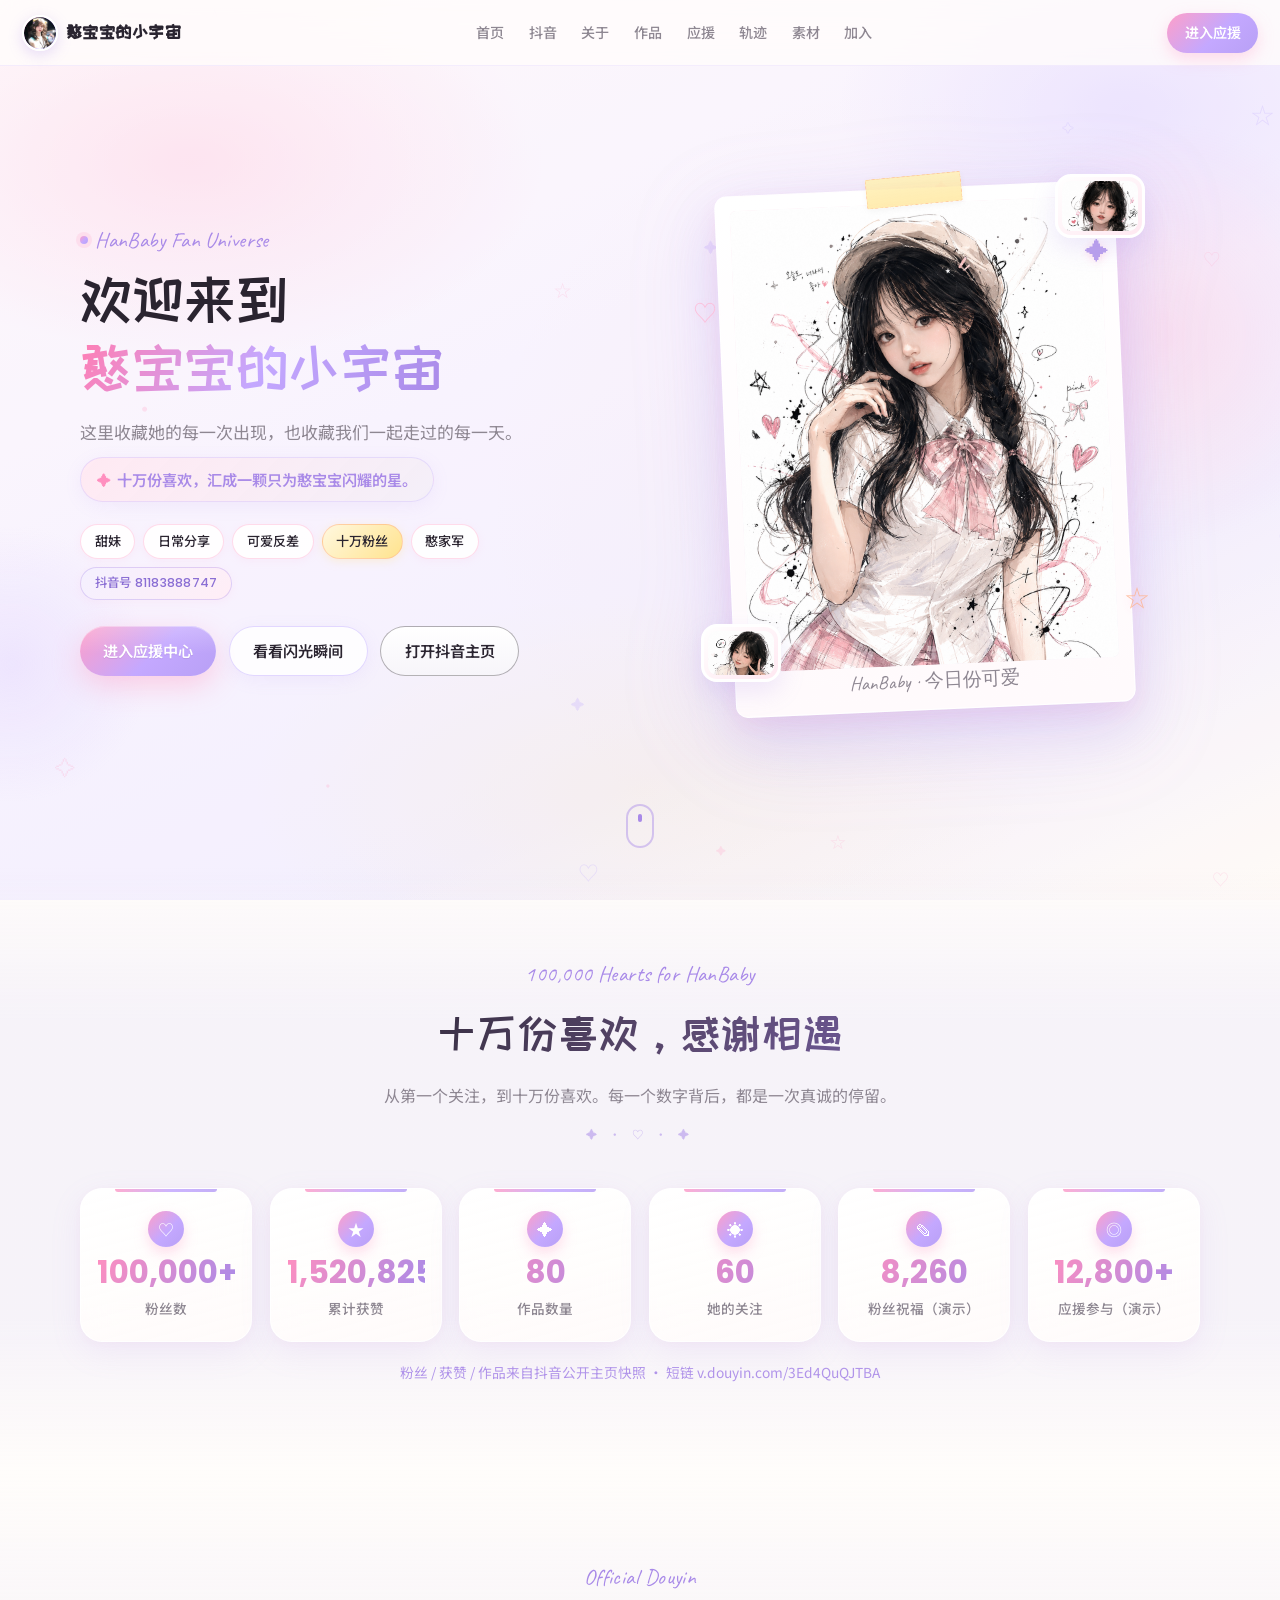
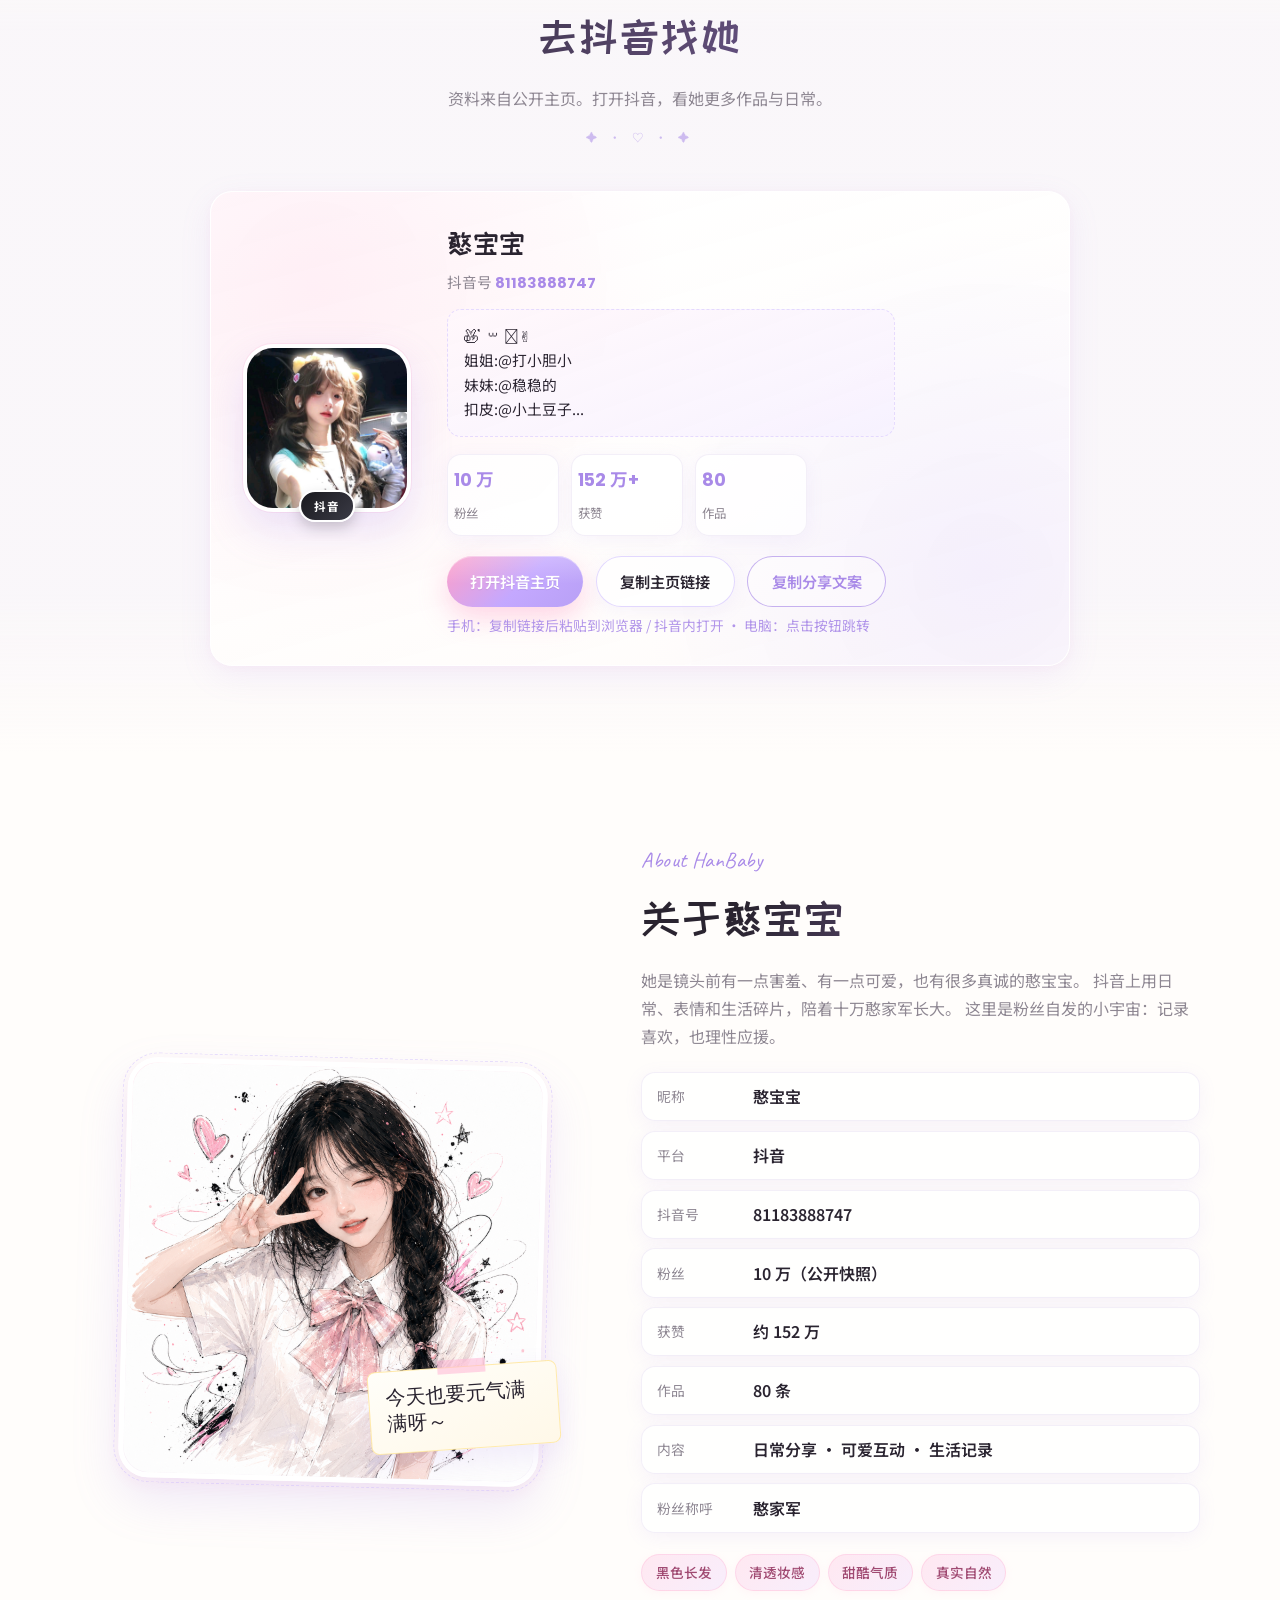
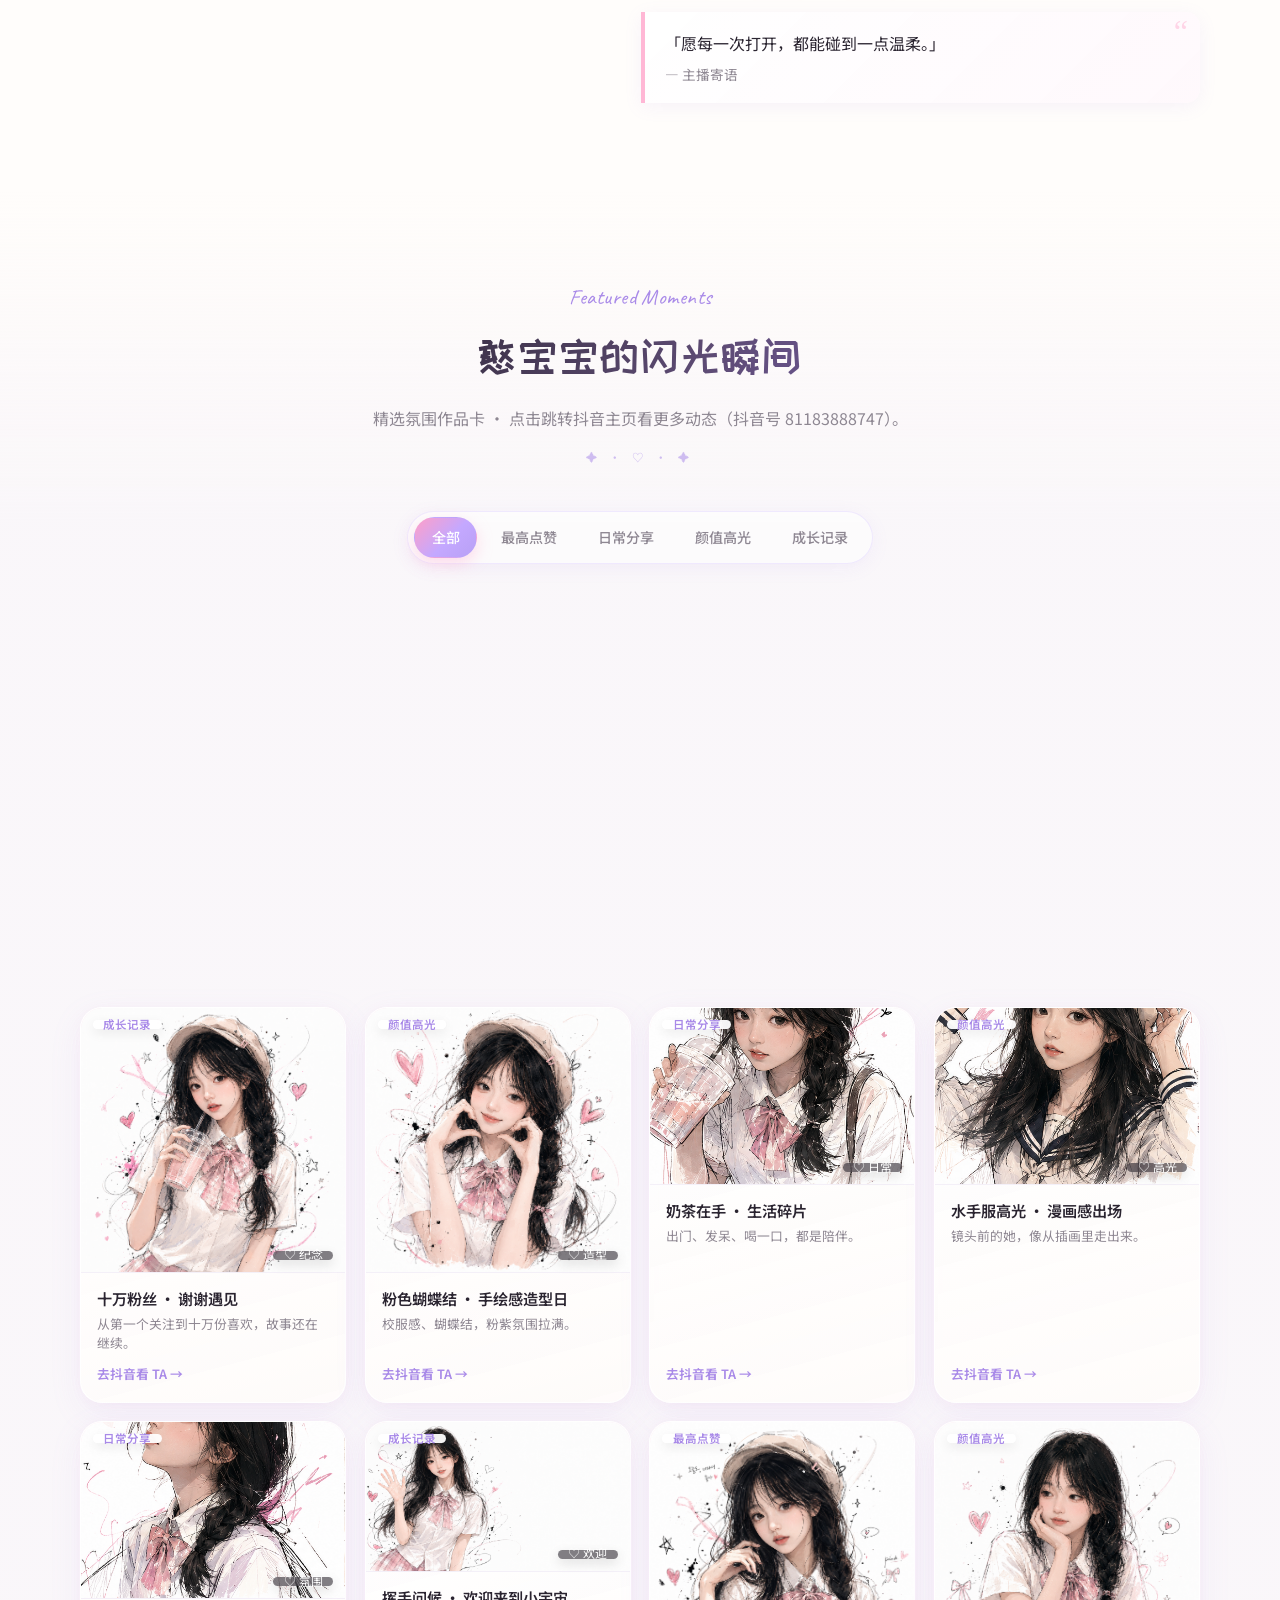
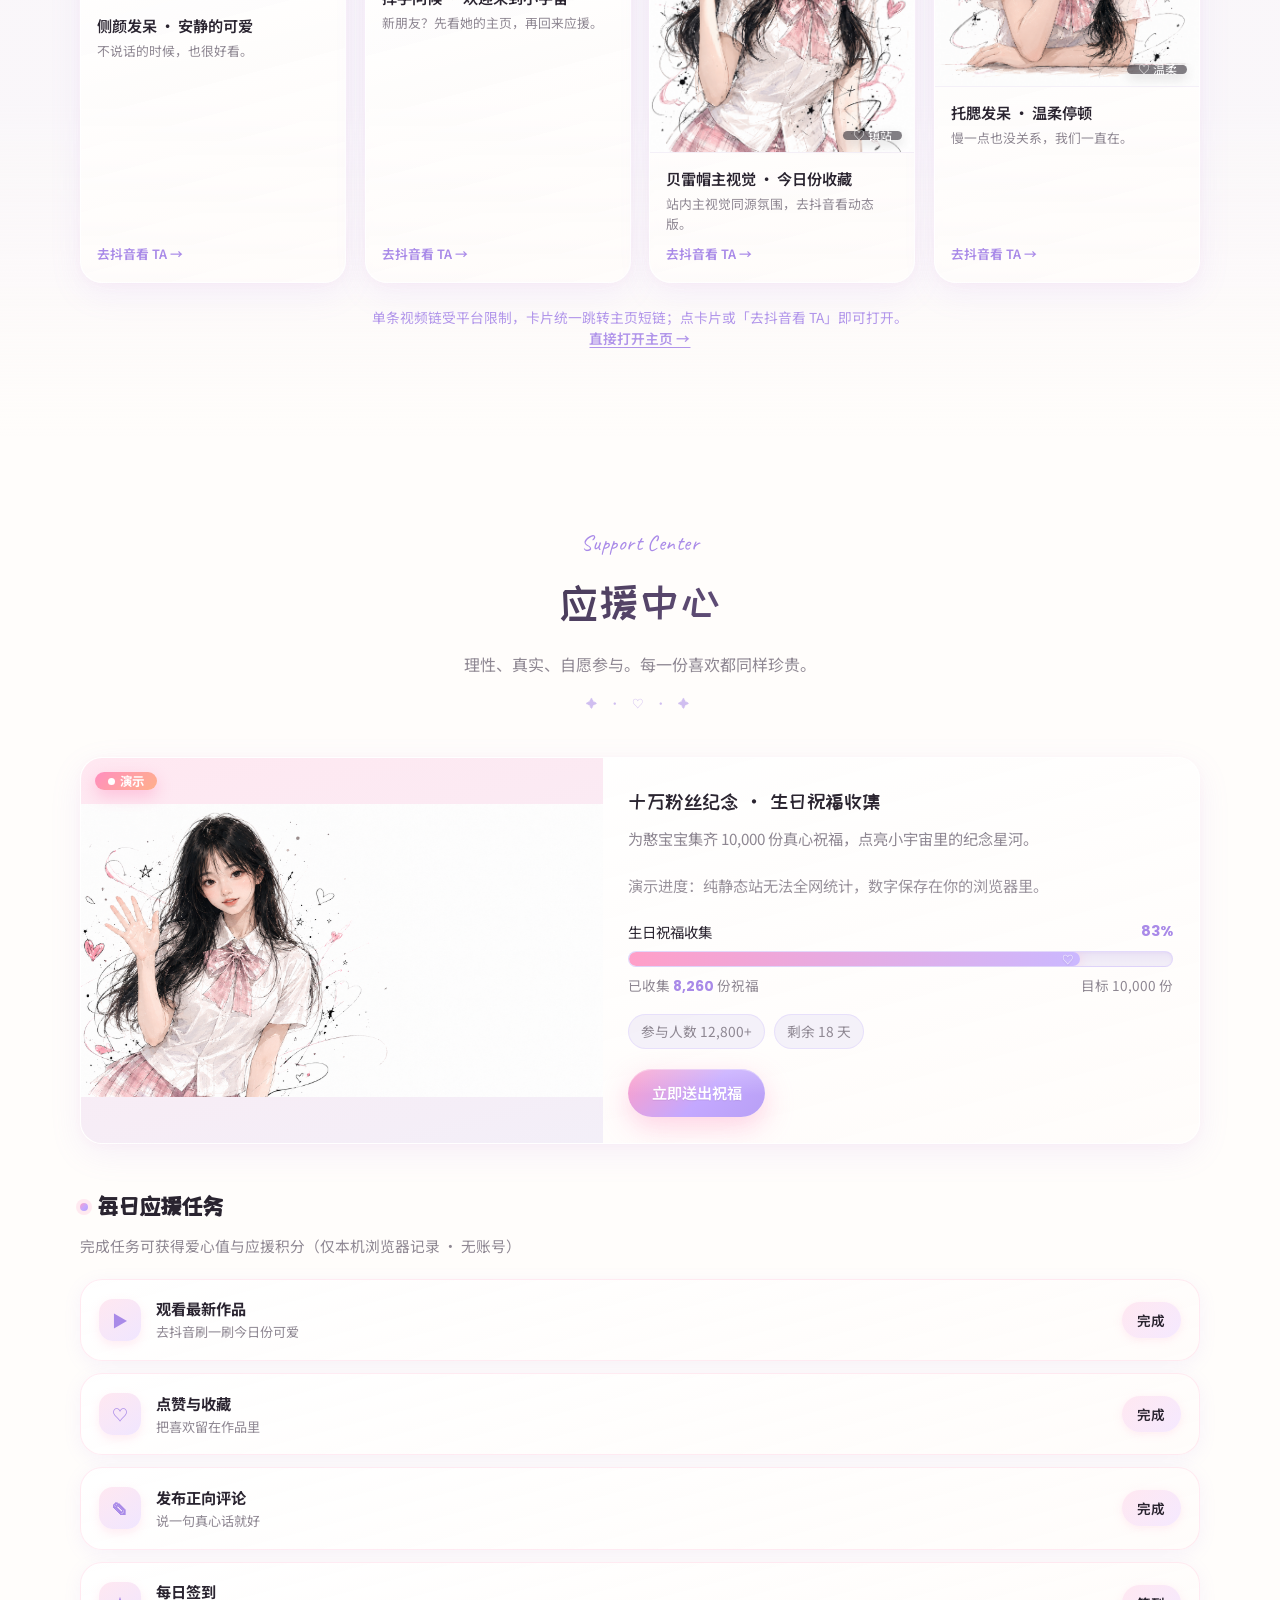
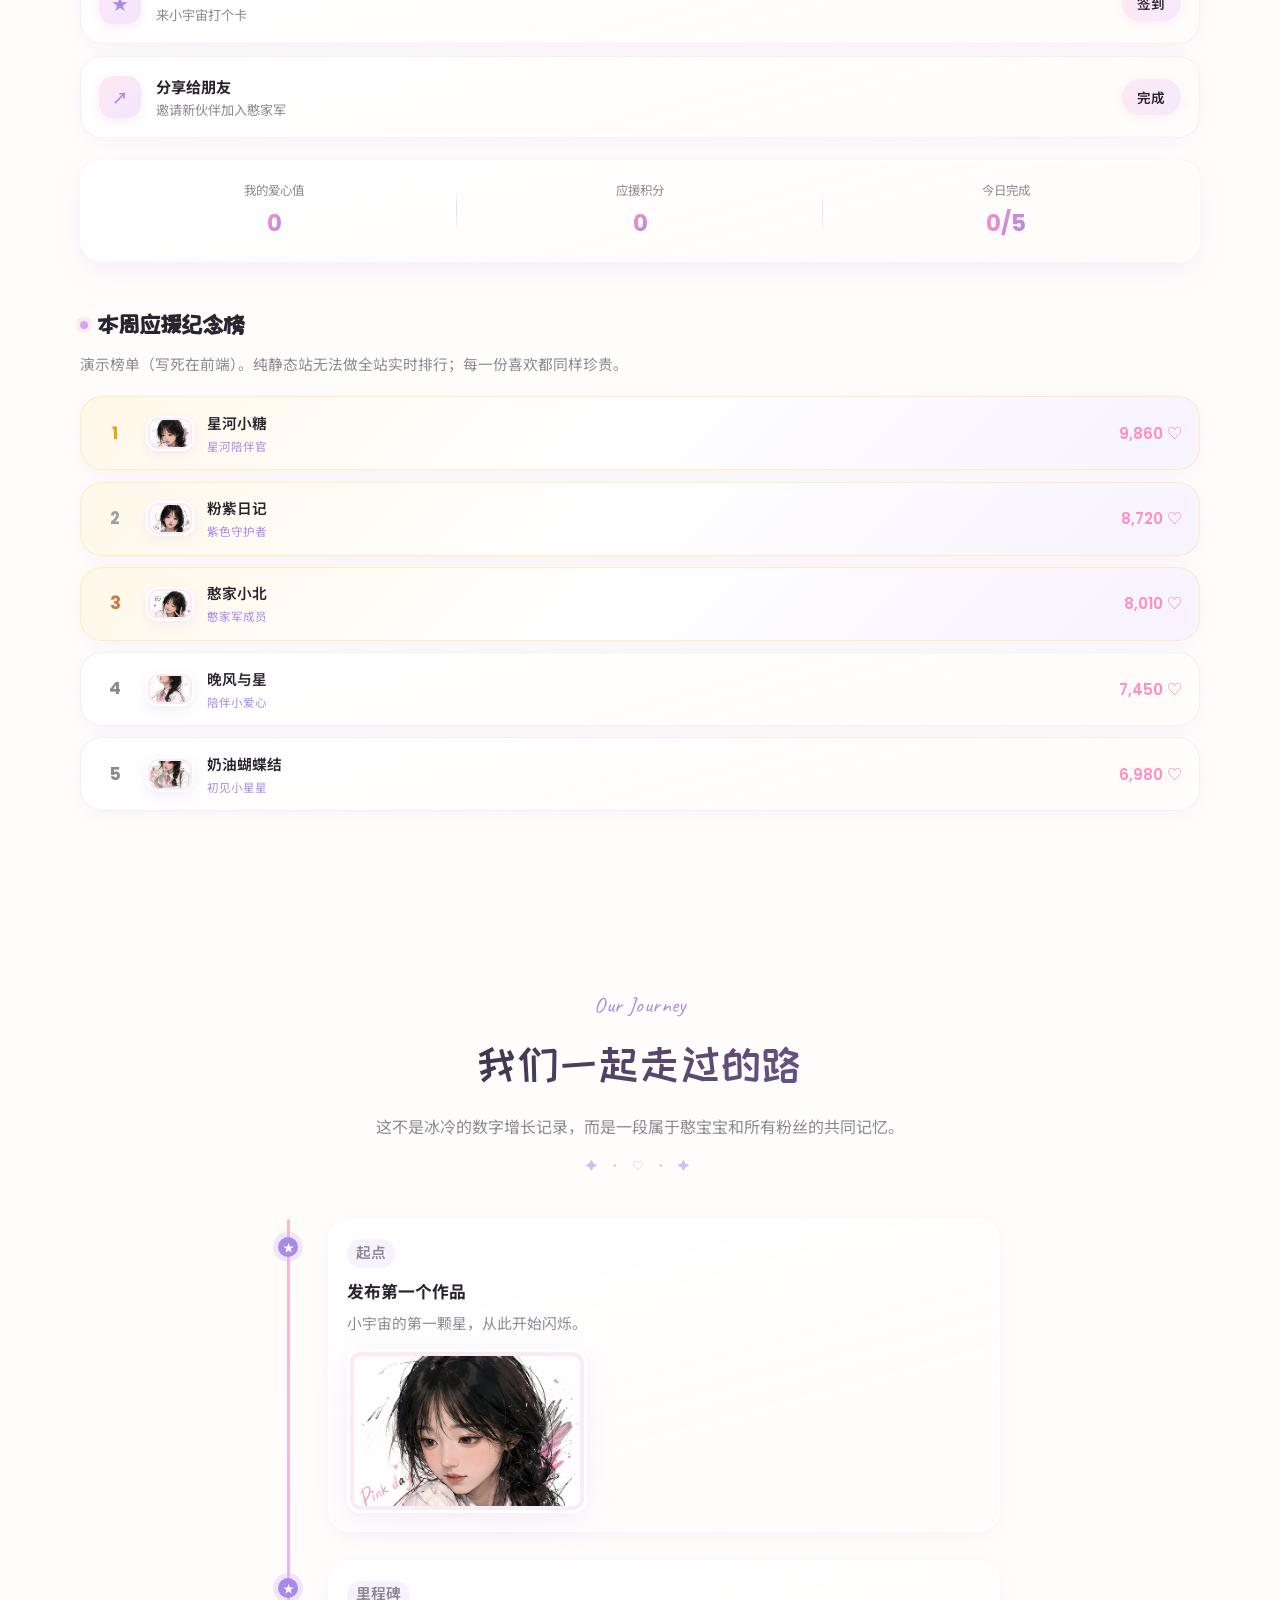
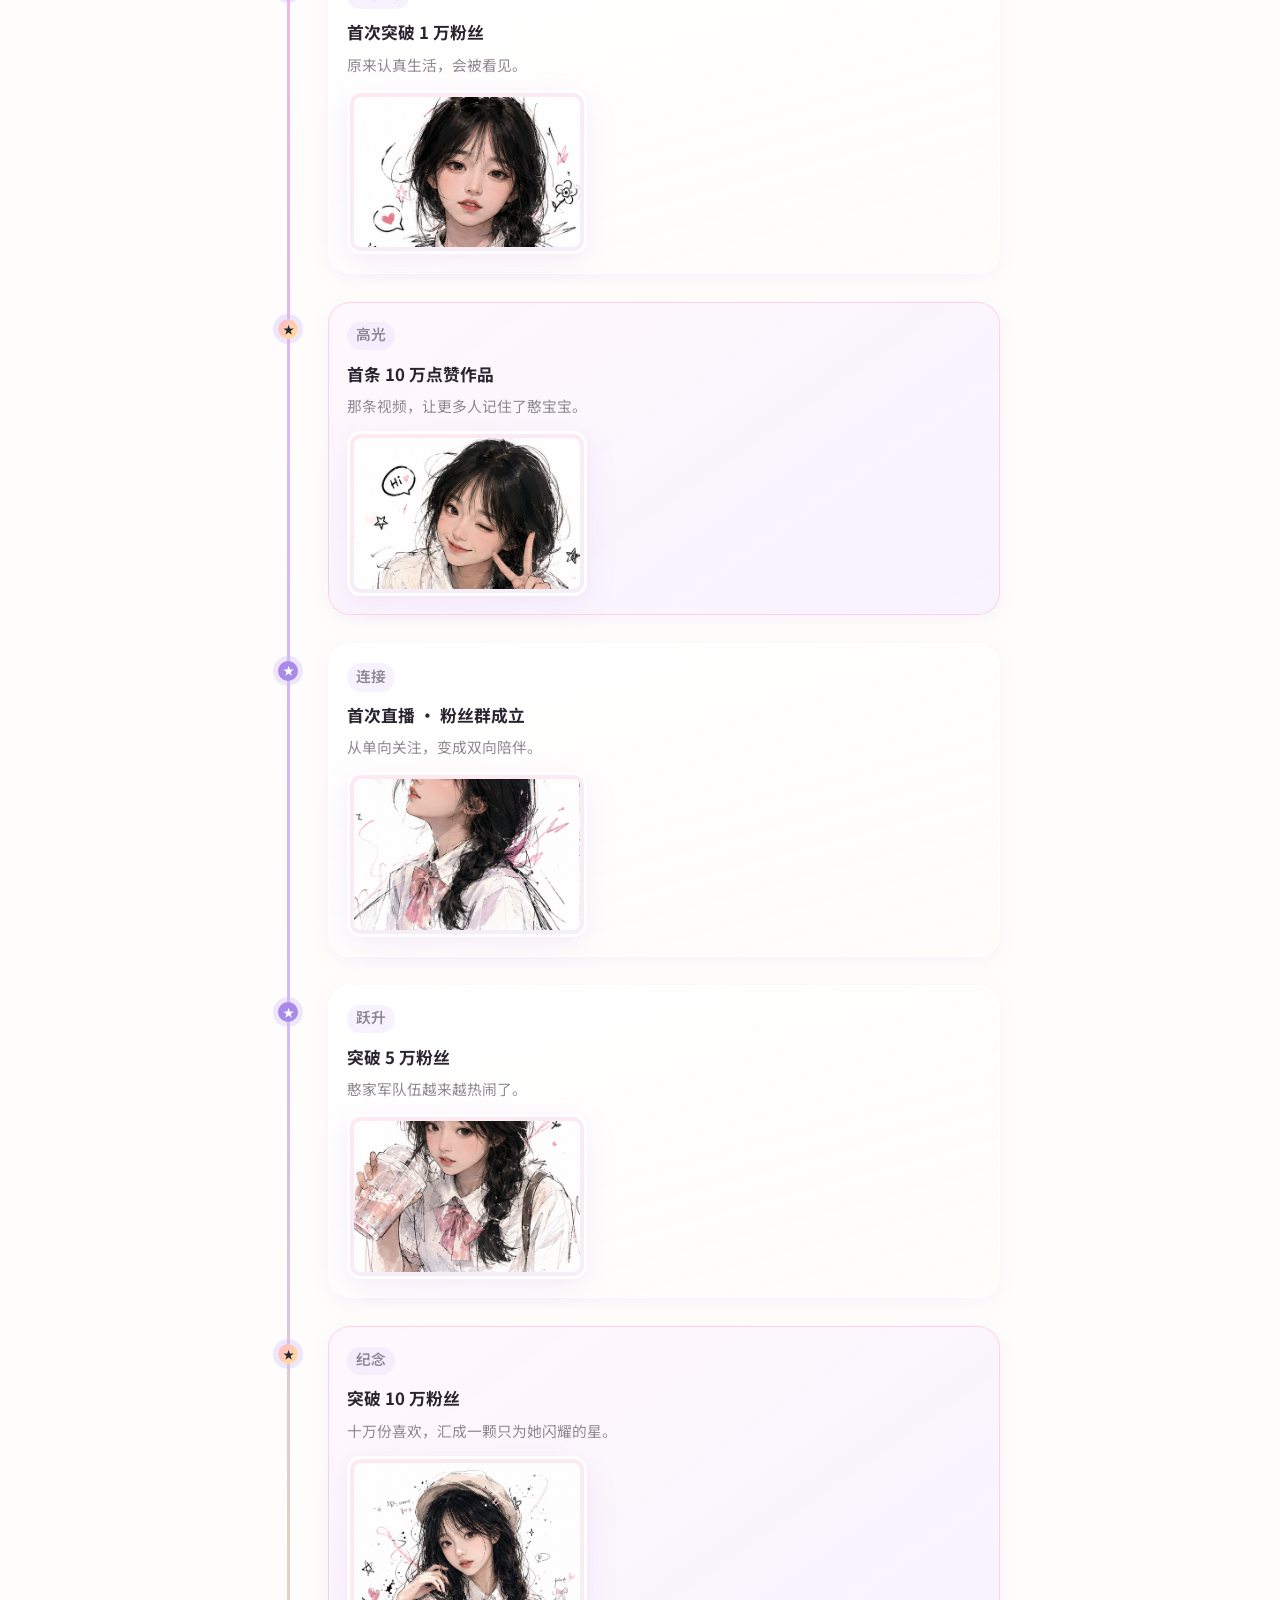
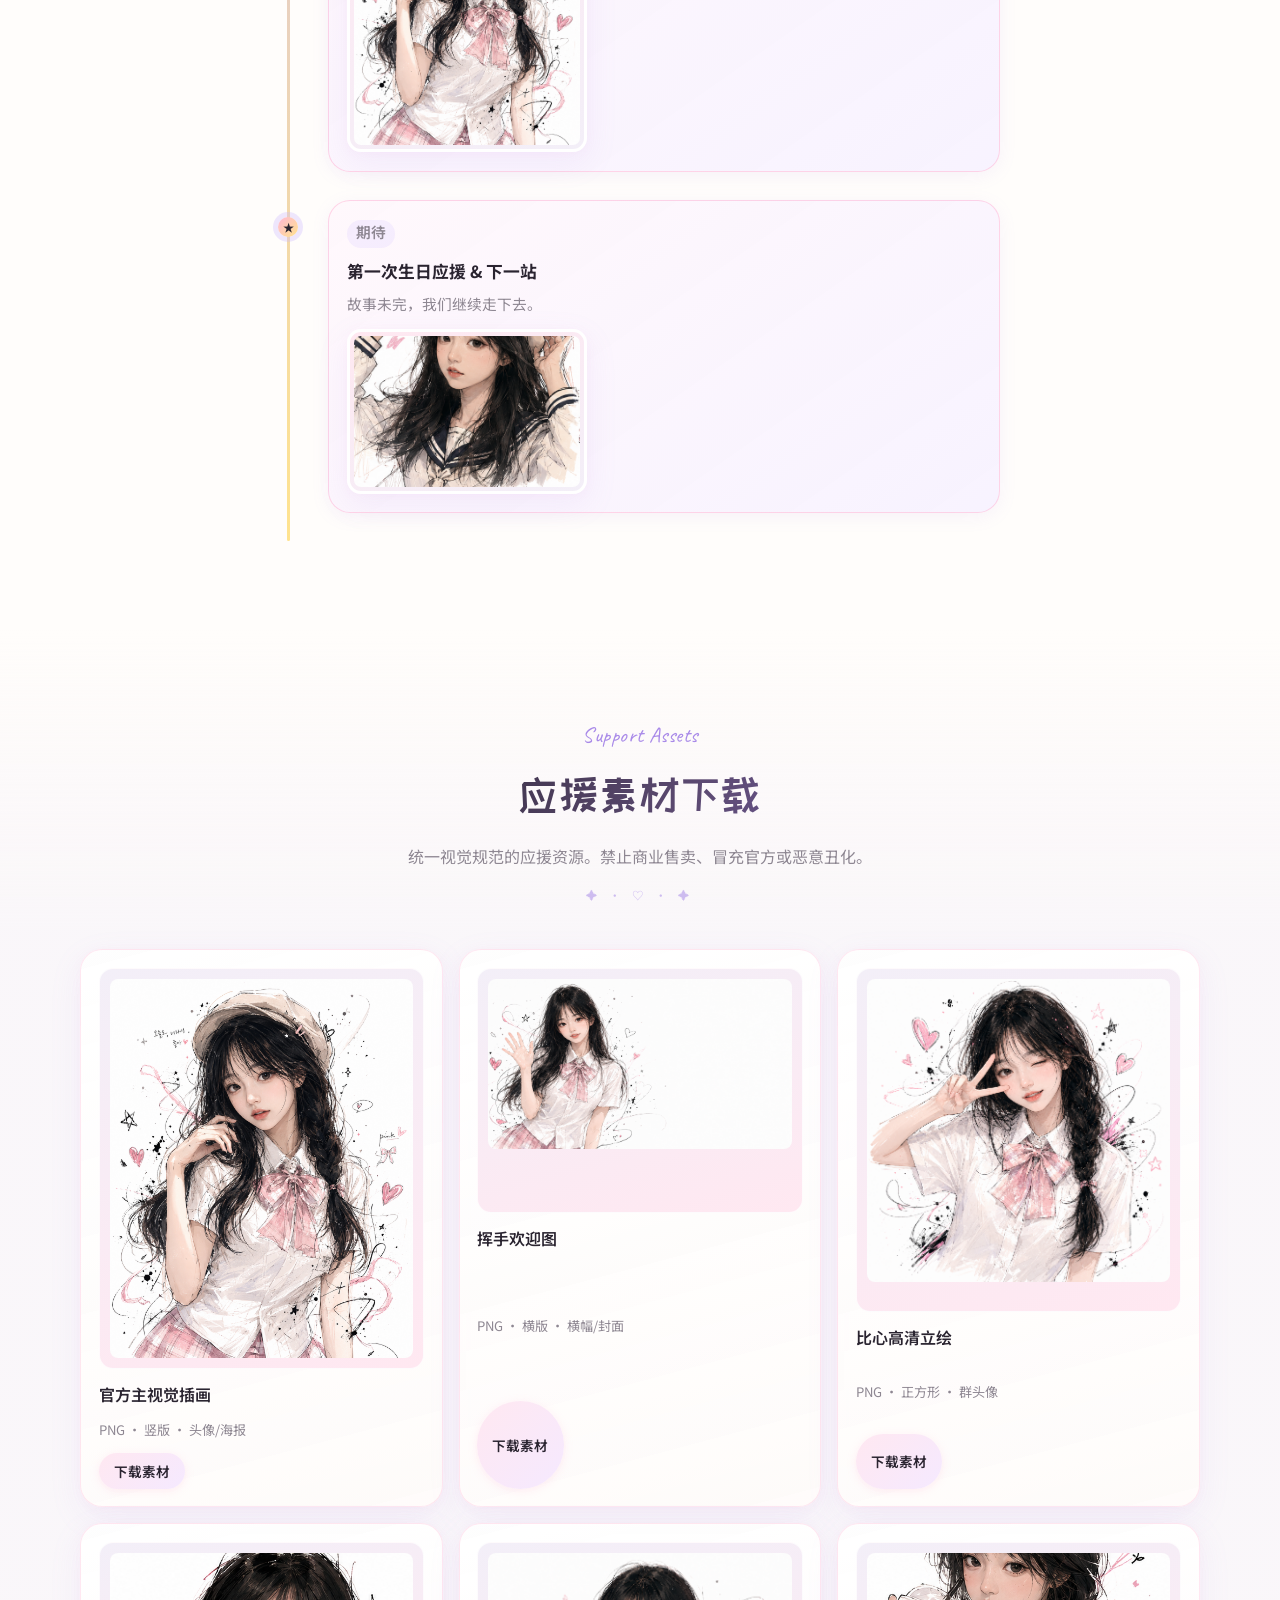
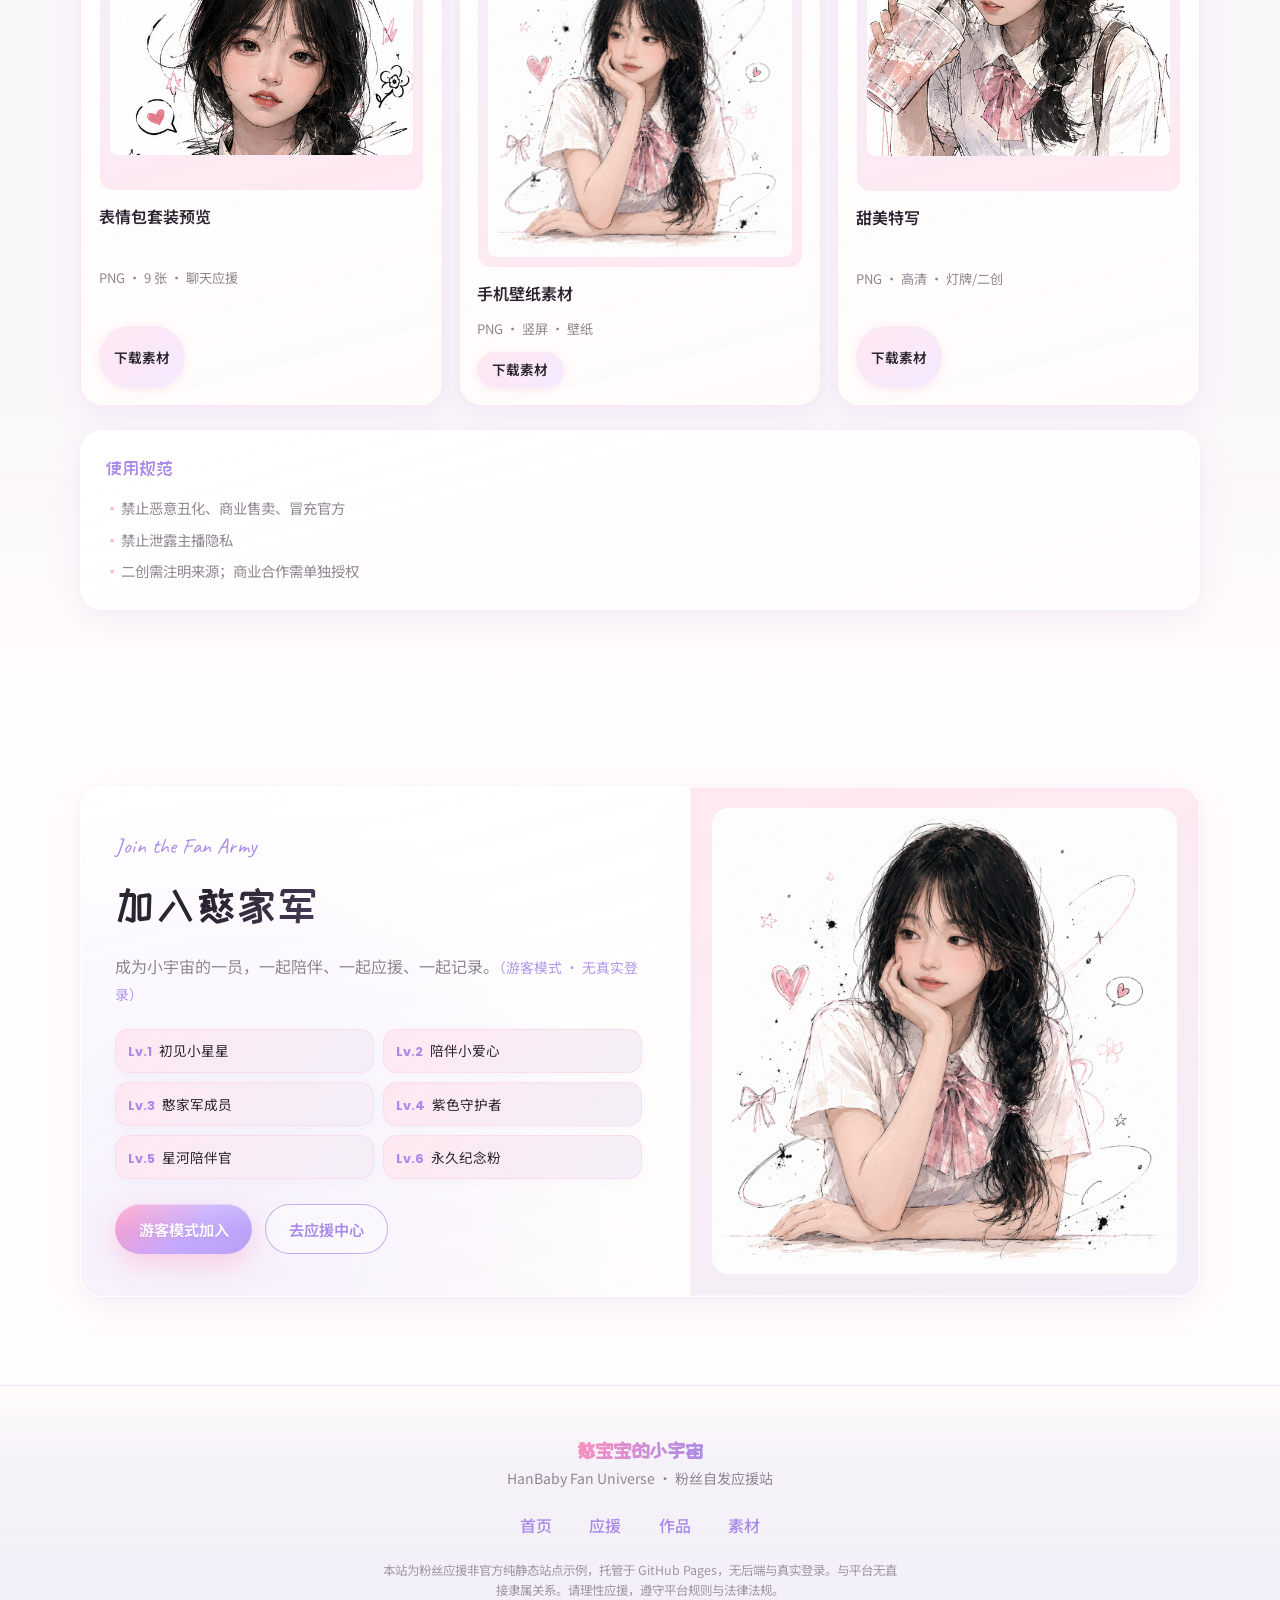
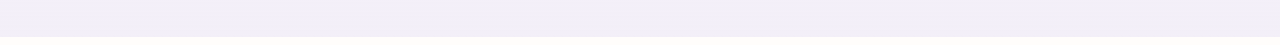
==== index.html @ 62c184fd "chore: remove top static tips banner" ====
<!DOCTYPE html>
<html lang="zh-CN">
<head>
  <meta charset="UTF-8" />
  <meta name="viewport" content="width=device-width, initial-scale=1.0, viewport-fit=cover" />
  <meta name="description" content="憨宝宝的小宇宙 — 十万份喜欢，汇成一颗只为憨宝宝闪耀的星。官方粉丝应援站。" />
  <meta name="theme-color" content="#FFB7D5" />
  <title>憨宝宝的小宇宙 | HanBaby Fan Universe</title>
  <link rel="preconnect" href="https://fonts.googleapis.com" />
  <link rel="preconnect" href="https://fonts.gstatic.com" crossorigin />
  <link href="https://fonts.googleapis.com/css2?family=Caveat:wght@500;700&family=Noto+Sans+SC:wght@400;500;600;700&family=Poppins:wght@500;600;700&family=ZCOOL+KuaiLe&display=swap" rel="stylesheet" />
  <link rel="stylesheet" href="css/style.css?v=9" />
</head>
<body>
  <div class="bg-glow" aria-hidden="true"></div>
  <div class="float-layer" id="floatLayer" aria-hidden="true"></div>

  <!-- 顶部导航 -->
  <header class="top-nav" id="topNav">
    <a href="#home" class="logo">
      <span class="logo-mark logo-mark-img" aria-hidden="true">
        <img src="assets/douyin/avatar.jpg" alt="" width="36" height="36" />
      </span>
      <span class="logo-text">憨宝宝的小宇宙</span>
    </a>
    <nav class="nav-links" aria-label="主导航">
      <a href="#home">首页</a>
      <a href="#douyin">抖音</a>
      <a href="#about">关于</a>
      <a href="#works">作品</a>
      <a href="#support">应援</a>
      <a href="#timeline">轨迹</a>
      <a href="#assets">素材</a>
      <a href="#join">加入</a>
    </nav>
    <a class="nav-cta" href="#support">进入应援</a>
  </header>

  <main>
    <!-- 8.1 Hero -->
    <section class="hero" id="home">
      <div class="hero-inner">
        <div class="hero-visual" data-parallax>
          <div class="polaroid">
            <div class="polaroid-tape"></div>
            <img src="assets/hero_1.png" alt="憨宝宝主视觉" class="hero-img" width="1122" height="1402" />
            <p class="polaroid-caption">HanBaby · 今日份可爱</p>
          </div>
          <img src="assets/emoji_2.png" alt="" class="deco-sticker s1" aria-hidden="true" />
          <img src="assets/emoji_3.png" alt="" class="deco-sticker s2" aria-hidden="true" />
          <span class="deco-heart h1">♡</span>
          <span class="deco-heart h2">✦</span>
          <span class="deco-heart h3">☆</span>
        </div>
        <div class="hero-copy">
          <p class="eyebrow">
            <span class="eyebrow-dot" aria-hidden="true"></span>
            HanBaby Fan Universe
          </p>
          <h1>欢迎来到<br /><span class="accent">憨宝宝的小宇宙</span></h1>
          <p class="hero-sub">这里收藏她的每一次出现，也收藏我们一起走过的每一天。</p>
          <p class="slogan"><span class="slogan-star" aria-hidden="true">✦</span> 十万份喜欢，汇成一颗只为憨宝宝闪耀的星。</p>
          <div class="tag-row">
            <span class="tag">甜妹</span>
            <span class="tag">日常分享</span>
            <span class="tag">可爱反差</span>
            <span class="tag tag-gold">十万粉丝</span>
            <span class="tag">憨家军</span>
            <span class="tag tag-id">抖音号 81183888747</span>
          </div>
          <div class="hero-actions">
            <a href="#support" class="btn btn-primary">进入应援中心</a>
            <a href="#works" class="btn btn-ghost">看看闪光瞬间</a>
            <a id="douyinLinkHero" href="https://v.douyin.com/3Ed4QuQJTBA/" target="_blank" rel="noopener noreferrer" class="btn btn-outline btn-douyin">打开抖音主页</a>
          </div>
        </div>
      </div>
      <a href="#stats" class="scroll-hint" aria-label="向下滚动">
        <span></span>
      </a>
    </section>

    <!-- 8.2 十万粉丝纪念 -->
    <section class="section stats" id="stats">
      <div class="container">
        <div class="section-head">
          <p class="eyebrow">100,000 Hearts for HanBaby</p>
          <h2>十万份喜欢，感谢相遇</h2>
          <p class="section-desc">从第一个关注，到十万份喜欢。每一个数字背后，都是一次真诚的停留。</p>
        </div>
        <div class="stats-grid">
          <article class="stat-card glass">
            <span class="stat-icon">♡</span>
            <strong class="stat-num" data-count="100000" data-suffix="+">0</strong>
            <span class="stat-label">粉丝数</span>
          </article>
          <article class="stat-card glass">
            <span class="stat-icon">★</span>
            <strong class="stat-num" data-count="1520825" data-suffix="+">0</strong>
            <span class="stat-label">累计获赞</span>
          </article>
          <article class="stat-card glass">
            <span class="stat-icon">✦</span>
            <strong class="stat-num" data-count="80" data-suffix="">0</strong>
            <span class="stat-label">作品数量</span>
          </article>
          <article class="stat-card glass">
            <span class="stat-icon">☀</span>
            <strong class="stat-num" data-count="60" data-suffix="">0</strong>
            <span class="stat-label">她的关注</span>
          </article>
          <article class="stat-card glass">
            <span class="stat-icon">✎</span>
            <strong class="stat-num" data-count="8260" data-suffix="">0</strong>
            <span class="stat-label">粉丝祝福（演示）</span>
          </article>
          <article class="stat-card glass">
            <span class="stat-icon">◎</span>
            <strong class="stat-num" data-count="12800" data-suffix="+">0</strong>
            <span class="stat-label">应援参与（演示）</span>
          </article>
        </div>
        <p class="stats-source static-inline-note">粉丝 / 获赞 / 作品来自抖音公开主页快照 · 短链 v.douyin.com/3Ed4QuQJTBA</p>
      </div>
    </section>

    <!-- 抖音主页卡片 -->
    <section class="section douyin-sec" id="douyin">
      <div class="container">
        <div class="section-head">
          <p class="eyebrow">Official Douyin</p>
          <h2>去抖音找她</h2>
          <p class="section-desc">资料来自公开主页。打开抖音，看她更多作品与日常。</p>
        </div>
        <article class="douyin-card glass">
          <div class="douyin-avatar-wrap">
            <img src="assets/douyin/avatar.jpg" alt="憨宝宝头像" class="douyin-avatar" width="160" height="160" />
            <span class="douyin-live-pill">抖音</span>
          </div>
          <div class="douyin-body">
            <h3 class="douyin-name">憨宝宝</h3>
            <p class="douyin-id">抖音号 <strong>81183888747</strong></p>
            <pre class="douyin-sign" id="douyinSign">✌︎ ॑꒳ ॑✌︎
姐姐:@打小胆小 
妹妹:@稳稳的
扣皮:@小土豆子...</pre>
            <div class="douyin-metrics">
              <div><b>10 万</b><span>粉丝</span></div>
              <div><b>152 万+</b><span>获赞</span></div>
              <div><b>80</b><span>作品</span></div>
            </div>
            <div class="hero-actions douyin-actions">
              <a class="btn btn-primary" id="douyinOpenBtn" href="https://v.douyin.com/3Ed4QuQJTBA/" target="_blank" rel="noopener noreferrer">打开抖音主页</a>
              <button type="button" class="btn btn-ghost" id="copyDouyinLink">复制主页链接</button>
              <button type="button" class="btn btn-outline" id="copyShareText">复制分享文案</button>
            </div>
            <p class="static-inline-note">手机：复制链接后粘贴到浏览器 / 抖音内打开 · 电脑：点击按钮跳转</p>
          </div>
        </article>
      </div>
    </section>

    <!-- 8.3 关于憨宝宝 -->
    <section class="section about" id="about">
      <div class="container about-grid">
        <div class="about-photo">
          <div class="photo-frame">
            <img src="assets/hero_4.png" alt="关于憨宝宝" loading="lazy" />
          </div>
          <div class="note-card">
            <p class="handwrite">今天也要元气满满呀～</p>
            <span class="note-tape"></span>
          </div>
        </div>
        <div class="about-content">
          <p class="eyebrow">About HanBaby</p>
          <h2>关于憨宝宝</h2>
          <p class="lead">
            她是镜头前有一点害羞、有一点可爱，也有很多真诚的憨宝宝。
            抖音上用日常、表情和生活碎片，陪着十万憨家军长大。
            这里是粉丝自发的小宇宙：记录喜欢，也理性应援。
          </p>
          <ul class="info-list">
            <li><span>昵称</span><strong>憨宝宝</strong></li>
            <li><span>平台</span><strong>抖音</strong></li>
            <li><span>抖音号</span><strong>81183888747</strong></li>
            <li><span>粉丝</span><strong>10 万（公开快照）</strong></li>
            <li><span>获赞</span><strong>约 152 万</strong></li>
            <li><span>作品</span><strong>80 条</strong></li>
            <li><span>内容</span><strong>日常分享 · 可爱互动 · 生活记录</strong></li>
            <li><span>粉丝称呼</span><strong>憨家军</strong></li>
          </ul>
          <div class="trait-row">
            <span>黑色长发</span>
            <span>清透妆感</span>
            <span>甜酷气质</span>
            <span>真实自然</span>
          </div>
          <blockquote class="quote">
            「愿每一次打开，都能碰到一点温柔。」
            <cite>— 主播寄语</cite>
          </blockquote>
        </div>
      </div>
    </section>

    <!-- 8.4 精选作品 -->
    <section class="section works" id="works">
      <div class="container">
        <div class="section-head">
          <p class="eyebrow">Featured Moments</p>
          <h2>憨宝宝的闪光瞬间</h2>
          <p class="section-desc">精选氛围作品卡 · 点击跳转抖音主页看更多动态（抖音号 81183888747）。</p>
        </div>
        <div class="filter-tabs" role="tablist">
          <button class="filter-btn active" data-filter="all">全部</button>
          <button class="filter-btn" data-filter="hot">最高点赞</button>
          <button class="filter-btn" data-filter="daily">日常分享</button>
          <button class="filter-btn" data-filter="look">颜值高光</button>
          <button class="filter-btn" data-filter="grow">成长记录</button>
        </div>
        <div class="works-grid" id="worksGrid">
          <!-- filled by JS -->
        </div>
        <p class="works-foot static-inline-note">
          单条视频链受平台限制，卡片统一跳转主页短链；点卡片或「去抖音看 TA」即可打开。
          <a href="https://v.douyin.com/3Ed4QuQJTBA/" target="_blank" rel="noopener noreferrer">直接打开主页 →</a>
        </p>
      </div>
    </section>

    <!-- 9 应援中心 -->
    <section class="section support" id="support">
      <div class="container">
        <div class="section-head">
          <p class="eyebrow">Support Center</p>
          <h2>应援中心</h2>
          <p class="section-desc">理性、真实、自愿参与。每一份喜欢都同样珍贵。</p>
        </div>

        <div class="campaign-panel glass">
          <div class="campaign-visual">
            <img src="assets/hero_2.png" alt="当前应援活动" loading="lazy" />
            <span class="badge-live">演示</span>
          </div>
          <div class="campaign-body">
            <h3>十万粉丝纪念 · 生日祝福收集</h3>
            <p>为憨宝宝集齐 10,000 份真心祝福，点亮小宇宙里的纪念星河。</p>
            <p class="static-inline-note" id="campaignStaticNote"></p>
            <div class="progress-wrap">
              <div class="progress-meta">
                <span>生日祝福收集</span>
                <strong id="progressPct">82%</strong>
              </div>
              <div class="progress-bar" role="progressbar" aria-valuenow="82" aria-valuemin="0" aria-valuemax="100">
                <div class="progress-fill" id="progressFill" style="width: 82%"></div>
              </div>
              <div class="progress-meta sub">
                <span>已收集 <b id="blessCount">8,260</b> 份祝福</span>
                <span>目标 10,000 份</span>
              </div>
            </div>
            <div class="campaign-meta">
              <span>参与人数 12,800+</span>
              <span>剩余 18 天</span>
            </div>
            <button class="btn btn-primary" id="joinCampaignBtn">立即送出祝福</button>
          </div>
        </div>

        <div class="tasks-board">
          <h3 class="sub-title">每日应援任务</h3>
          <p class="hint">完成任务可获得爱心值与应援积分（仅本机浏览器记录 · 无账号）</p>
          <ul class="task-list" id="taskList">
            <li class="task-item" data-task="watch">
              <span class="task-icon">▶</span>
              <div>
                <strong>观看最新作品</strong>
                <p>去抖音刷一刷今日份可爱</p>
              </div>
              <button class="btn btn-sm" data-complete>完成</button>
            </li>
            <li class="task-item" data-task="like">
              <span class="task-icon">♡</span>
              <div>
                <strong>点赞与收藏</strong>
                <p>把喜欢留在作品里</p>
              </div>
              <button class="btn btn-sm" data-complete>完成</button>
            </li>
            <li class="task-item" data-task="comment">
              <span class="task-icon">✎</span>
              <div>
                <strong>发布正向评论</strong>
                <p>说一句真心话就好</p>
              </div>
              <button class="btn btn-sm" data-complete>完成</button>
            </li>
            <li class="task-item" data-task="checkin">
              <span class="task-icon">★</span>
              <div>
                <strong>每日签到</strong>
                <p>来小宇宙打个卡</p>
              </div>
              <button class="btn btn-sm" data-complete>签到</button>
            </li>
            <li class="task-item" data-task="share">
              <span class="task-icon">↗</span>
              <div>
                <strong>分享给朋友</strong>
                <p>邀请新伙伴加入憨家军</p>
              </div>
              <button class="btn btn-sm" data-complete>完成</button>
            </li>
          </ul>
          <div class="points-bar glass">
            <div>
              <span class="label">我的爱心值</span>
              <strong id="heartPoints">0</strong>
            </div>
            <div>
              <span class="label">应援积分</span>
              <strong id="supportPoints">0</strong>
            </div>
            <div>
              <span class="label">今日完成</span>
              <strong id="taskDone">0/5</strong>
            </div>
          </div>
        </div>

        <div class="rank-board">
          <h3 class="sub-title">本周应援纪念榜</h3>
          <p class="hint">演示榜单（写死在前端）。纯静态站无法做全站实时排行；每一份喜欢都同样珍贵。</p>
          <ol class="rank-list" id="rankList"></ol>
        </div>
      </div>
    </section>

    <!-- 8.5 成长轨迹 -->
    <section class="section timeline" id="timeline">
      <div class="container">
        <div class="section-head">
          <p class="eyebrow">Our Journey</p>
          <h2>我们一起走过的路</h2>
          <p class="section-desc">这不是冰冷的数字增长记录，而是一段属于憨宝宝和所有粉丝的共同记忆。</p>
        </div>
        <div class="timeline-track" id="timelineTrack">
          <!-- filled by JS -->
        </div>
      </div>
    </section>

    <!-- 素材下载 -->
    <section class="section assets-sec" id="assets">
      <div class="container">
        <div class="section-head">
          <p class="eyebrow">Support Assets</p>
          <h2>应援素材下载</h2>
          <p class="section-desc">统一视觉规范的应援资源。禁止商业售卖、冒充官方或恶意丑化。</p>
        </div>
        <div class="asset-grid" id="assetGrid"></div>
        <div class="rules glass">
          <h4>使用规范</h4>
          <ul>
            <li>禁止恶意丑化、商业售卖、冒充官方</li>
            <li>禁止泄露主播隐私</li>
            <li>二创需注明来源；商业合作需单独授权</li>
          </ul>
        </div>
      </div>
    </section>

    <!-- 加入憨家军 -->
    <section class="section join" id="join">
      <div class="container join-panel glass">
        <div class="join-copy">
          <p class="eyebrow">Join the Fan Army</p>
          <h2>加入憨家军</h2>
          <p>成为小宇宙的一员，一起陪伴、一起应援、一起记录。<span class="static-inline-note" style="display:inline">（游客模式 · 无真实登录）</span></p>
          <ul class="level-list">
            <li><b>Lv.1</b> 初见小星星</li>
            <li><b>Lv.2</b> 陪伴小爱心</li>
            <li><b>Lv.3</b> 憨家军成员</li>
            <li><b>Lv.4</b> 紫色守护者</li>
            <li><b>Lv.5</b> 星河陪伴官</li>
            <li><b>Lv.6</b> 永久纪念粉</li>
          </ul>
          <div class="hero-actions">
            <button class="btn btn-primary" id="joinBtn">游客模式加入</button>
            <a class="btn btn-outline" href="#support">去应援中心</a>
          </div>
        </div>
        <div class="join-visual">
          <img src="assets/hero_5.png" alt="加入憨家军" loading="lazy" />
        </div>
      </div>
    </section>
  </main>

  <footer class="footer">
    <div class="container footer-inner">
      <div>
        <strong>憨宝宝的小宇宙</strong>
        <p>HanBaby Fan Universe · 粉丝自发应援站</p>
      </div>
      <div class="footer-links">
        <a href="#home">首页</a>
        <a href="#support">应援</a>
        <a href="#works">作品</a>
        <a href="#assets">素材</a>
      </div>
      <p class="disclaimer">本站为粉丝应援非官方纯静态站点示例，托管于 GitHub Pages，无后端与真实登录。与平台无直接隶属关系。请理性应援，遵守平台规则与法律法规。</p>
    </div>
  </footer>

  <!-- 移动端底部导航 -->
  <nav class="bottom-nav" aria-label="移动端导航">
    <a href="#home" class="bn-item active" data-nav="home">
      <span class="bn-icon">⌂</span>
      <span>首页</span>
    </a>
    <a href="#works" class="bn-item" data-nav="works">
      <span class="bn-icon">▷</span>
      <span>作品</span>
    </a>
    <a href="#support" class="bn-item bn-heart" data-nav="support">
      <span class="bn-icon heart">♡</span>
      <span>应援</span>
    </a>
    <a href="#assets" class="bn-item" data-nav="assets">
      <span class="bn-icon">✦</span>
      <span>素材</span>
    </a>
    <a href="#join" class="bn-item" data-nav="join">
      <span class="bn-icon">◎</span>
      <span>我的</span>
    </a>
  </nav>

  <!-- Toast / 成功弹层 -->
  <div class="toast" id="toast" role="status" aria-live="polite"></div>
  <div class="modal" id="thanksModal" hidden>
    <div class="modal-card">
      <button class="modal-close" id="modalClose" aria-label="关闭">×</button>
      <div class="modal-stars" aria-hidden="true">✦ ♡ ★</div>
      <h3>感谢你的应援！</h3>
      <p id="modalText">小星星已经飞向憨宝宝啦～</p>
      <button class="btn btn-primary" id="modalOk">好耶</button>
    </div>
  </div>

  <script src="js/main.js?v=9"></script>
</body>
</html>
---- css/style.css ----
/* ========== 憨宝宝的小宇宙 · Design Tokens (UI v8) ========== */
:root {
  --pink: #ffb7d5;
  --pink-deep: #ff8fbf;
  --cream-pink: #ffe8f1;
  --lavender: #cbb8ff;
  --dream-purple: #a98ae8;
  --purple-deep: #8b6fd4;
  --cream: #fffdfb;
  --ink: #2a2430;
  --lilac-bg: #f3eff8;
  --white: #ffffff;
  --muted: #8e8792;
  --peach: #ffb08a;
  --star: #ffe38e;

  --grad: linear-gradient(155deg, #fff7fb 0%, #f6efff 40%, #efe9ff 72%, #fff9f4 100%);
  --grad-btn: linear-gradient(135deg, #ff9fc8 0%, #c4a8ff 55%, #b8a0f5 100%);
  --grad-btn-hover: linear-gradient(135deg, #ff8fbf 0%, #b398f0 100%);
  --grad-soft: linear-gradient(160deg, rgba(255, 232, 241, 0.9), rgba(243, 239, 248, 0.95));
  --grad-card: linear-gradient(165deg, rgba(255, 255, 255, 0.97) 0%, rgba(255, 252, 250, 0.9) 100%);

  --radius-sm: 14px;
  --radius: 22px;
  --radius-lg: 30px;
  --shadow: 0 10px 32px rgba(169, 138, 232, 0.11), 0 2px 8px rgba(255, 183, 213, 0.08);
  --shadow-hover: 0 20px 52px rgba(169, 138, 232, 0.2), 0 8px 18px rgba(255, 143, 191, 0.12);
  --shadow-soft: 0 4px 18px rgba(169, 138, 232, 0.09);
  --nav-h: 66px;
  --bottom-nav-h: 72px;
  --banner-h: 0px;

  --font-body: "Noto Sans SC", "PingFang SC", "Microsoft YaHei", sans-serif;
  --font-display: "ZCOOL KuaiLe", "Noto Sans SC", cursive;
  --font-en: "Caveat", cursive;
  --font-num: "Poppins", "Noto Sans SC", sans-serif;

  --ease: cubic-bezier(0.22, 1, 0.36, 1);
  --ring: 0 0 0 3px rgba(203, 184, 255, 0.45);
  --space-section: clamp(3.5rem, 7vw, 5.5rem);
}

/* ========== Reset & Base ========== */
*,
*::before,
*::after {
  box-sizing: border-box;
  margin: 0;
  padding: 0;
}

html {
  scroll-behavior: smooth;
  scroll-padding-top: calc(var(--nav-h) + var(--banner-h) + 16px);
}

body {
  font-family: var(--font-body);
  color: var(--ink);
  background: var(--cream);
  line-height: 1.65;
  overflow-x: hidden;
  min-height: 100vh;
  padding-bottom: calc(var(--bottom-nav-h) + env(safe-area-inset-bottom, 0px));
  -webkit-font-smoothing: antialiased;
  text-rendering: optimizeLegibility;
}

::selection {
  background: rgba(255, 183, 213, 0.45);
  color: var(--ink);
}

:focus-visible {
  outline: none;
  box-shadow: var(--ring);
}

img {
  max-width: 100%;
  height: auto;
  display: block;
  /* 禁止默认拉伸；完整显示由各区域自然宽高保证 */
  object-fit: contain;
  object-position: center;
}

/* 内容图统一：按原图比例铺满宽度，绝不强制裁切 */
.media-fill {
  width: 100%;
  height: auto;
  max-height: none;
  object-fit: contain;
  object-position: center;
  display: block;
  vertical-align: middle;
}

a {
  color: inherit;
  text-decoration: none;
}

button,
input,
textarea {
  font: inherit;
  color: inherit;
}

button {
  cursor: pointer;
  border: none;
  background: none;
}

ul,
ol {
  list-style: none;
}

.container {
  width: min(1120px, calc(100% - 32px));
  margin-inline: auto;
}

/* ========== Static deploy notes (GitHub Pages) ========== */
.static-banner {
  position: relative;
  z-index: 110;
  display: flex;
  align-items: center;
  justify-content: center;
  flex-wrap: wrap;
  gap: 0.5rem 0.75rem;
  padding: 0.55rem 2.6rem 0.55rem 1rem;
  font-size: 0.8rem;
  line-height: 1.45;
  text-align: center;
  color: #5c4a72;
  background: linear-gradient(90deg, rgba(255, 240, 246, 0.92), rgba(244, 240, 255, 0.92));
  border-bottom: 1px solid rgba(203, 184, 255, 0.28);
  backdrop-filter: blur(10px);
}

.static-banner[hidden] {
  display: none !important;
}

.static-banner.warn {
  background: linear-gradient(90deg, #fff3e0, #ffe8f1);
  color: #7a4a2a;
}

.static-banner-pill {
  display: inline-flex;
  align-items: center;
  padding: 0.12rem 0.55rem;
  border-radius: 999px;
  font-size: 0.68rem;
  font-weight: 700;
  letter-spacing: 0.06em;
  text-transform: uppercase;
  color: #fff;
  background: var(--grad-btn);
  box-shadow: 0 3px 10px rgba(255, 159, 200, 0.35);
}

.static-banner-text {
  max-width: 46em;
}

.static-banner strong {
  color: var(--dream-purple);
  font-weight: 700;
}

.static-banner-close {
  position: absolute;
  right: 10px;
  top: 50%;
  transform: translateY(-50%);
  width: 28px;
  height: 28px;
  border-radius: 50%;
  color: var(--muted);
  font-size: 1.2rem;
  line-height: 1;
  display: grid;
  place-items: center;
  transition: background 0.2s, color 0.2s;
}

.static-banner-close:hover {
  background: rgba(255, 255, 255, 0.75);
  color: var(--ink);
}

.static-inline-note {
  margin-top: 0.55rem;
  font-size: 0.86rem;
  color: var(--dream-purple);
  opacity: 0.9;
  line-height: 1.55;
}

.section-head .static-inline-note {
  max-width: 36em;
  margin-inline: auto;
}

.message-form .static-inline-note {
  text-align: center;
  margin: -0.35rem 0 0.9rem;
  font-size: 0.8rem;
  color: var(--muted);
}

/* ========== Atmosphere ========== */
.bg-glow {
  position: fixed;
  inset: 0;
  z-index: -2;
  background: var(--grad);
  opacity: 0.72;
  pointer-events: none;
}

.bg-glow::after {
  content: "";
  position: absolute;
  inset: 0;
  background-image:
    radial-gradient(ellipse 50% 40% at 15% 18%, rgba(255, 183, 213, 0.42), transparent 55%),
    radial-gradient(ellipse 45% 38% at 88% 12%, rgba(203, 184, 255, 0.38), transparent 50%),
    radial-gradient(ellipse 55% 40% at 50% 88%, rgba(255, 227, 142, 0.18), transparent 55%),
    radial-gradient(circle at 70% 55%, rgba(255, 176, 138, 0.08), transparent 40%);
}

.float-layer {
  position: fixed;
  inset: 0;
  z-index: -1;
  pointer-events: none;
  overflow: hidden;
}

.float-particle {
  position: absolute;
  color: var(--pink);
  opacity: 0.35;
  animation: floatY linear infinite;
  font-size: 14px;
  user-select: none;
}

@keyframes floatY {
  0% {
    transform: translateY(0) rotate(0deg);
  }
  50% {
    transform: translateY(-28px) rotate(12deg);
  }
  100% {
    transform: translateY(0) rotate(0deg);
  }
}

/* ========== Typography helpers ========== */
.eyebrow {
  font-family: var(--font-en);
  font-size: 1.35rem;
  color: var(--dream-purple);
  letter-spacing: 0.02em;
  margin-bottom: 0.45rem;
  display: inline-flex;
  align-items: center;
  gap: 0.45rem;
}

.eyebrow-dot {
  width: 8px;
  height: 8px;
  border-radius: 50%;
  background: var(--grad-btn);
  box-shadow: 0 0 0 4px rgba(255, 183, 213, 0.28);
  flex-shrink: 0;
  animation: pulseDot 2.2s ease-in-out infinite;
}

@keyframes pulseDot {
  0%, 100% { box-shadow: 0 0 0 3px rgba(255, 183, 213, 0.25); }
  50% { box-shadow: 0 0 0 6px rgba(203, 184, 255, 0.2); }
}

.section-head {
  text-align: center;
  margin-bottom: 2.75rem;
  position: relative;
}

.section-head::after {
  content: "✦ · ♡ · ✦";
  display: block;
  margin-top: 1rem;
  font-size: 0.72rem;
  letter-spacing: 0.35em;
  color: rgba(169, 138, 232, 0.55);
}

.section-head h2,
.about-content h2,
.join-copy h2 {
  font-family: var(--font-display);
  font-size: clamp(1.85rem, 4vw, 2.65rem);
  font-weight: 400;
  letter-spacing: 0.04em;
  margin-bottom: 0.75rem;
  background: linear-gradient(120deg, var(--ink) 20%, #5c4a72 55%, var(--purple-deep) 100%);
  -webkit-background-clip: text;
  background-clip: text;
  color: transparent;
}

.section-desc,
.lead {
  color: var(--muted);
  max-width: 36em;
  line-height: 1.75;
}

.section-head .section-desc {
  margin-inline: auto;
}

.section {
  padding: var(--space-section) 0;
  position: relative;
}

.section.works,
.section.douyin-sec,
.section.assets-sec {
  background: linear-gradient(180deg, transparent 0%, rgba(243, 239, 248, 0.45) 18%, rgba(243, 239, 248, 0.45) 82%, transparent 100%);
}

.stats-source {
  text-align: center;
  margin-top: 1.25rem;
}

/* ========== Douyin profile card ========== */
.douyin-card {
  display: grid;
  gap: 1.5rem;
  padding: 1.6rem;
  max-width: 860px;
  margin-inline: auto;
  align-items: center;
  border: 1px solid rgba(255, 255, 255, 0.95);
  position: relative;
  overflow: hidden;
}

.douyin-card::before {
  content: "";
  position: absolute;
  inset: 0;
  background:
    radial-gradient(circle at 12% 20%, rgba(255, 183, 213, 0.22), transparent 42%),
    radial-gradient(circle at 90% 80%, rgba(203, 184, 255, 0.2), transparent 40%);
  pointer-events: none;
}

.douyin-card > * {
  position: relative;
  z-index: 1;
}

.douyin-avatar-wrap {
  position: relative;
  width: min(168px, 44vw);
  margin-inline: auto;
}

.douyin-avatar {
  width: 100%;
  height: auto;
  border-radius: 30px;
  border: 4px solid #fff;
  box-shadow:
    0 18px 40px rgba(169, 138, 232, 0.22),
    0 0 0 1px rgba(255, 183, 213, 0.25);
  background: var(--cream-pink);
  display: block;
}

.douyin-live-pill {
  position: absolute;
  left: 50%;
  bottom: -10px;
  transform: translateX(-50%);
  background: linear-gradient(135deg, #1a1a1f, #3a3a45);
  color: #fff;
  font-size: 0.72rem;
  font-weight: 700;
  letter-spacing: 0.1em;
  padding: 0.28rem 0.8rem;
  border-radius: 999px;
  border: 2px solid #fff;
  box-shadow: 0 6px 14px rgba(0, 0, 0, 0.18);
}

.douyin-body {
  text-align: center;
}

.douyin-name {
  font-family: var(--font-display);
  font-size: 1.75rem;
  font-weight: 400;
  margin-bottom: 0.25rem;
}

.douyin-id {
  color: var(--muted);
  font-size: 0.92rem;
  margin-bottom: 0.85rem;
}

.douyin-id strong {
  color: var(--dream-purple);
  font-family: var(--font-num);
}

.douyin-sign {
  font-family: var(--font-body);
  white-space: pre-wrap;
  text-align: left;
  background: linear-gradient(160deg, rgba(255, 248, 252, 0.95), rgba(247, 242, 255, 0.9));
  border: 1px dashed rgba(203, 184, 255, 0.45);
  border-radius: var(--radius-sm);
  padding: 0.9rem 1rem;
  color: var(--ink);
  line-height: 1.65;
  font-size: 0.92rem;
  margin: 0 auto 1.1rem;
  max-width: 28rem;
}

.douyin-metrics {
  display: grid;
  grid-template-columns: repeat(3, 1fr);
  gap: 0.75rem;
  margin-bottom: 1.25rem;
  max-width: 360px;
  margin-inline: auto;
}

.douyin-metrics div {
  padding: 0.7rem 0.4rem;
  border-radius: var(--radius-sm);
  background: rgba(255, 255, 255, 0.78);
  border: 1px solid rgba(243, 239, 248, 0.95);
  box-shadow: var(--shadow-soft);
  transition: transform 0.2s;
}

.douyin-metrics div:hover {
  transform: translateY(-2px);
}

.douyin-metrics b {
  display: block;
  font-family: var(--font-num);
  font-size: 1.1rem;
  color: var(--dream-purple);
  margin-bottom: 0.15rem;
}

.douyin-metrics span {
  font-size: 0.78rem;
  color: var(--muted);
}

.douyin-actions {
  justify-content: center;
  margin-bottom: 0.5rem;
}

@media (min-width: 760px) {
  .douyin-card {
    grid-template-columns: 180px 1fr;
    padding: 1.75rem 2rem;
    text-align: left;
  }
  .douyin-avatar-wrap {
    margin-inline: 0;
  }
  .douyin-body {
    text-align: left;
  }
  .douyin-sign {
    margin-left: 0;
  }
  .douyin-metrics {
    margin-left: 0;
  }
  .douyin-actions {
    justify-content: flex-start;
  }
}

.sub-title {
  font-family: var(--font-display);
  font-size: 1.45rem;
  margin: 2.75rem 0 0.5rem;
  display: flex;
  align-items: center;
  gap: 0.55rem;
}

.sub-title::before {
  content: "";
  width: 8px;
  height: 8px;
  border-radius: 50%;
  background: var(--grad-btn);
  box-shadow: 0 0 0 4px rgba(255, 183, 213, 0.28);
  flex-shrink: 0;
}

.hint {
  color: var(--muted);
  font-size: 0.92rem;
  margin-bottom: 1.25rem;
}

/* ========== Glass / Cards ========== */
.glass {
  background: var(--grad-card);
  backdrop-filter: blur(16px) saturate(1.2);
  -webkit-backdrop-filter: blur(16px) saturate(1.2);
  border: 1px solid rgba(255, 255, 255, 0.92);
  box-shadow: var(--shadow);
  border-radius: var(--radius);
}

/* ========== Buttons ========== */
.btn {
  display: inline-flex;
  align-items: center;
  justify-content: center;
  gap: 0.4rem;
  min-height: 48px;
  padding: 0.72rem 1.45rem;
  border-radius: 999px;
  font-weight: 600;
  font-size: 0.95rem;
  transition: transform 0.25s var(--ease), box-shadow 0.25s var(--ease), opacity 0.2s, background 0.25s, border-color 0.25s;
  white-space: nowrap;
  position: relative;
  overflow: hidden;
}

.btn:active {
  transform: scale(0.97);
}

.btn-primary {
  background: var(--grad-btn);
  color: #fff;
  box-shadow: 0 10px 28px rgba(255, 159, 200, 0.45), inset 0 1px 0 rgba(255, 255, 255, 0.35);
  text-shadow: 0 1px 0 rgba(120, 80, 140, 0.15);
}

.btn-primary::after {
  content: "";
  position: absolute;
  inset: 0;
  background: linear-gradient(180deg, rgba(255, 255, 255, 0.22), transparent 55%);
  pointer-events: none;
}

.btn-primary:hover {
  background: var(--grad-btn-hover);
  transform: translateY(-2px);
  box-shadow: 0 14px 32px rgba(169, 138, 232, 0.4);
}

.btn-ghost {
  background: rgba(255, 255, 255, 0.82);
  color: var(--ink);
  border: 1px solid rgba(203, 184, 255, 0.55);
  box-shadow: var(--shadow-soft);
}

.btn-ghost:hover {
  transform: translateY(-2px);
  box-shadow: var(--shadow);
  border-color: rgba(169, 138, 232, 0.45);
}

.btn-outline {
  border: 1.5px solid rgba(169, 138, 232, 0.65);
  color: var(--dream-purple);
  background: rgba(255, 255, 255, 0.35);
}

.btn-outline:hover {
  background: rgba(169, 138, 232, 0.12);
  transform: translateY(-2px);
  border-color: var(--dream-purple);
}

.btn-sm {
  min-height: 36px;
  padding: 0.35rem 0.95rem;
  font-size: 0.85rem;
  border-radius: 999px;
  background: linear-gradient(135deg, var(--cream-pink), #f5e9ff);
  color: var(--ink);
  font-weight: 600;
  box-shadow: 0 2px 8px rgba(255, 183, 213, 0.25);
}

.btn-sm:hover {
  background: var(--grad-btn);
  color: #fff;
}

.btn-sm.done,
.task-item.done .btn-sm {
  background: var(--lilac-bg);
  color: var(--muted);
  pointer-events: none;
}

/* ========== Top Nav ========== */
.top-nav {
  position: sticky;
  top: 0;
  z-index: 100;
  height: var(--nav-h);
  display: flex;
  align-items: center;
  justify-content: space-between;
  gap: 1rem;
  padding: 0 1.35rem;
  background: rgba(255, 253, 251, 0.78);
  backdrop-filter: blur(18px) saturate(1.25);
  -webkit-backdrop-filter: blur(18px) saturate(1.25);
  border-bottom: 1px solid rgba(203, 184, 255, 0.22);
  transition: box-shadow 0.3s, background 0.3s;
}

.top-nav.scrolled {
  background: rgba(255, 253, 251, 0.92);
  box-shadow: 0 8px 32px rgba(169, 138, 232, 0.12);
}

.logo {
  display: flex;
  align-items: center;
  gap: 0.5rem;
  font-weight: 700;
  flex-shrink: 0;
}

.logo-mark {
  width: 36px;
  height: 36px;
  border-radius: 50%;
  display: grid;
  place-items: center;
  background: var(--grad-btn);
  color: #fff;
  font-size: 1rem;
  box-shadow: 0 4px 12px rgba(255, 159, 200, 0.4);
  overflow: hidden;
  flex-shrink: 0;
}

.logo-mark-img {
  padding: 0;
  border: 2px solid #fff;
  box-shadow: 0 4px 14px rgba(169, 138, 232, 0.28);
}

.logo-mark-img img {
  width: 100%;
  height: 100%;
  object-fit: cover;
  border-radius: 50%;
}

.logo-text {
  font-family: var(--font-display);
  font-size: 1.08rem;
  letter-spacing: 0.03em;
}

.nav-links {
  display: none;
  gap: 0.1rem;
  font-size: 0.88rem;
  font-weight: 500;
}

.nav-links a {
  padding: 0.42rem 0.72rem;
  border-radius: 999px;
  color: var(--muted);
  transition: color 0.2s, background 0.2s, transform 0.2s;
}

.nav-links a:hover {
  color: var(--dream-purple);
  background: rgba(203, 184, 255, 0.2);
  transform: translateY(-1px);
}

.nav-cta {
  display: none;
  min-height: 40px;
  padding: 0.45rem 1.1rem;
  border-radius: 999px;
  background: var(--grad-btn);
  color: #fff;
  font-weight: 600;
  font-size: 0.88rem;
  box-shadow: 0 6px 16px rgba(255, 159, 200, 0.35);
  transition: transform 0.2s, box-shadow 0.2s;
}

.nav-cta:hover {
  transform: translateY(-1px);
  box-shadow: 0 10px 22px rgba(169, 138, 232, 0.35);
}

@media (min-width: 960px) {
  .nav-links {
    display: flex;
  }
  .nav-cta {
    display: inline-flex;
    align-items: center;
  }
}

/* ========== Hero ========== */
.hero {
  min-height: calc(100svh - var(--nav-h) - 2rem);
  display: flex;
  flex-direction: column;
  justify-content: center;
  padding: 2rem 0 4.25rem;
  position: relative;
}

.hero::before {
  content: "";
  position: absolute;
  width: min(440px, 72vw);
  height: min(440px, 72vw);
  right: -8%;
  top: 6%;
  border-radius: 50%;
  background: radial-gradient(circle, rgba(255, 183, 213, 0.3), transparent 68%);
  pointer-events: none;
  z-index: 0;
}

.hero::after {
  content: "";
  position: absolute;
  width: min(280px, 50vw);
  height: min(280px, 50vw);
  left: -10%;
  bottom: 8%;
  border-radius: 50%;
  background: radial-gradient(circle, rgba(203, 184, 255, 0.22), transparent 70%);
  pointer-events: none;
  z-index: 0;
}

.hero-inner {
  width: min(1120px, calc(100% - 32px));
  margin-inline: auto;
  display: grid;
  gap: 2.25rem;
  align-items: center;
  position: relative;
  z-index: 1;
}

.hero-visual {
  position: relative;
  justify-self: center;
  width: min(360px, 88vw);
  filter: drop-shadow(0 20px 40px rgba(169, 138, 232, 0.18));
}

.polaroid {
  background: linear-gradient(180deg, #fff 0%, #fffafc 100%);
  padding: 14px 14px 44px;
  border-radius: 12px;
  box-shadow:
    0 24px 50px rgba(169, 138, 232, 0.18),
    0 8px 20px rgba(255, 143, 191, 0.12),
    inset 0 1px 0 rgba(255, 255, 255, 1);
  transform: rotate(-2.5deg);
  position: relative;
  transition: transform 0.45s var(--ease), box-shadow 0.45s;
  overflow: visible;
  border: 1px solid rgba(255, 255, 255, 0.9);
}

.polaroid:hover {
  transform: rotate(0deg) scale(1.025) translateY(-4px);
  box-shadow:
    0 28px 56px rgba(169, 138, 232, 0.22),
    0 10px 24px rgba(255, 143, 191, 0.15);
}

.polaroid-tape {
  position: absolute;
  top: -14px;
  left: 50%;
  width: 96px;
  height: 30px;
  transform: translateX(-50%) rotate(-3deg);
  background: linear-gradient(180deg, rgba(255, 240, 180, 0.85), rgba(255, 227, 142, 0.7));
  border: 1px dashed rgba(255, 176, 138, 0.55);
  border-radius: 2px;
  z-index: 2;
  box-shadow: 0 2px 6px rgba(0, 0, 0, 0.04);
}

.hero-img {
  width: 100%;
  height: auto;
  max-height: none;
  border-radius: 6px;
  background: linear-gradient(160deg, var(--cream-pink), var(--lilac-bg));
  display: block;
}

.polaroid-caption {
  position: absolute;
  bottom: 12px;
  left: 0;
  right: 0;
  text-align: center;
  font-family: var(--font-en);
  font-size: 1.2rem;
  color: var(--muted);
}

/* 装饰贴纸：圆角方卡，按原图比例完整展示（不再圆形裁切） */
.deco-sticker {
  position: absolute;
  width: 90px;
  height: auto;
  border-radius: 16px;
  border: 3px solid #fff;
  box-shadow: 0 10px 24px rgba(169, 138, 232, 0.18);
  background: linear-gradient(145deg, #fff, var(--cream-pink));
  padding: 4px;
  animation: floatY 5s ease-in-out infinite;
  z-index: 3;
}

.deco-sticker.s1 {
  top: -14px;
  right: -20px;
  animation-delay: 0.5s;
}

.deco-sticker.s2 {
  bottom: 28px;
  left: -24px;
  width: 80px;
  animation-delay: 1.2s;
}

.deco-heart {
  position: absolute;
  color: var(--pink);
  font-size: 1.5rem;
  opacity: 0.8;
  animation: floatY 4s ease-in-out infinite;
  filter: drop-shadow(0 2px 4px rgba(255, 143, 191, 0.35));
  z-index: 2;
}

.deco-heart.h1 {
  top: 20%;
  left: -8%;
}
.deco-heart.h2 {
  top: 8%;
  right: 4%;
  color: var(--dream-purple);
  animation-delay: 0.8s;
}
.deco-heart.h3 {
  bottom: 18%;
  right: -6%;
  color: var(--peach);
  animation-delay: 1.4s;
}

.hero-copy h1 {
  font-family: var(--font-display);
  font-size: clamp(2.15rem, 7vw, 3.5rem);
  line-height: 1.22;
  font-weight: 400;
  margin-bottom: 1.05rem;
}

.hero-copy .accent {
  background: linear-gradient(120deg, #ff7eb3 0%, #c4a8ff 50%, #a98ae8 100%);
  -webkit-background-clip: text;
  background-clip: text;
  color: transparent;
}

.hero-sub {
  font-size: 1.06rem;
  color: var(--muted);
  margin-bottom: 0.65rem;
  max-width: 28em;
  line-height: 1.7;
}

.slogan {
  font-weight: 600;
  color: var(--dream-purple);
  margin-bottom: 1.35rem;
  padding: 0.55rem 1rem;
  display: inline-flex;
  align-items: center;
  gap: 0.4rem;
  background: linear-gradient(135deg, rgba(255, 232, 241, 0.88), rgba(243, 239, 248, 0.92));
  border-radius: 999px;
  border: 1px solid rgba(203, 184, 255, 0.38);
  font-size: 0.95rem;
  box-shadow: var(--shadow-soft);
}

.slogan-star {
  color: var(--pink-deep);
  font-size: 0.85rem;
}

.btn-douyin {
  border-color: rgba(40, 35, 43, 0.35);
  color: #2a2430;
  background: linear-gradient(180deg, #fff, #f7f5fa);
}

.btn-douyin:hover {
  border-color: #2a2430;
  background: #2a2430;
  color: #fff;
}

.tag-row {
  display: flex;
  flex-wrap: wrap;
  gap: 0.5rem;
  margin-bottom: 1.6rem;
}

.tag {
  padding: 0.35rem 0.85rem;
  border-radius: 999px;
  background: rgba(255, 255, 255, 0.88);
  border: 1px solid rgba(255, 183, 213, 0.5);
  font-size: 0.82rem;
  font-weight: 500;
  color: var(--ink);
  box-shadow: 0 2px 8px rgba(255, 183, 213, 0.12);
  transition: transform 0.2s, box-shadow 0.2s;
}

.tag:hover {
  transform: translateY(-2px);
  box-shadow: 0 6px 14px rgba(169, 138, 232, 0.15);
}

.tag-gold {
  background: linear-gradient(135deg, #fff8df, #ffe38e);
  border-color: rgba(255, 176, 138, 0.5);
  box-shadow: 0 2px 10px rgba(255, 227, 142, 0.35);
}

.tag-id {
  font-family: var(--font-num);
  font-size: 0.78rem;
  letter-spacing: 0.02em;
  background: linear-gradient(135deg, #f4f0ff, #ffeef6);
  border-color: rgba(169, 138, 232, 0.35);
  color: var(--purple-deep);
}

.hero-actions {
  display: flex;
  flex-wrap: wrap;
  gap: 0.8rem;
}

.scroll-hint {
  position: absolute;
  bottom: 1.25rem;
  left: 50%;
  transform: translateX(-50%);
  width: 28px;
  height: 44px;
  border: 2px solid rgba(169, 138, 232, 0.45);
  border-radius: 14px;
  display: grid;
  place-items: start center;
  padding-top: 8px;
}

.scroll-hint span {
  width: 4px;
  height: 8px;
  border-radius: 4px;
  background: var(--dream-purple);
  animation: scrollDot 1.6s ease-in-out infinite;
}

@keyframes scrollDot {
  0%,
  100% {
    opacity: 0.3;
    transform: translateY(0);
  }
  50% {
    opacity: 1;
    transform: translateY(12px);
  }
}

@media (min-width: 900px) {
  .hero-inner {
    grid-template-columns: 1fr 1.05fr;
    gap: 3rem;
  }
  .hero-visual {
    order: 2;
    width: min(400px, 100%);
  }
  .hero-copy {
    order: 1;
  }
}

/* ========== Stats ========== */
.stats {
  background: linear-gradient(180deg, transparent, rgba(243, 239, 248, 0.75) 25%, rgba(243, 239, 248, 0.75) 75%, transparent);
}

.stats-grid {
  display: grid;
  grid-template-columns: repeat(2, 1fr);
  gap: 1rem;
}

.stat-card {
  padding: 1.4rem 1rem 1.25rem;
  text-align: center;
  transition: transform 0.35s var(--ease), box-shadow 0.35s;
  position: relative;
  overflow: hidden;
}

.stat-card::before {
  content: "";
  position: absolute;
  top: 0;
  left: 20%;
  right: 20%;
  height: 3px;
  border-radius: 0 0 4px 4px;
  background: var(--grad-btn);
  opacity: 0.85;
}

.stat-card:hover {
  transform: translateY(-6px);
  box-shadow: var(--shadow-hover);
}

.stat-icon {
  display: inline-grid;
  place-items: center;
  width: 36px;
  height: 36px;
  margin: 0 auto 0.45rem;
  border-radius: 50%;
  color: #fff;
  font-size: 1rem;
  background: var(--grad-btn);
  box-shadow: 0 6px 14px rgba(255, 159, 200, 0.35);
}

.stat-num {
  display: block;
  font-family: var(--font-num);
  font-size: clamp(1.4rem, 4vw, 1.95rem);
  font-weight: 700;
  background: linear-gradient(120deg, var(--pink-deep), var(--dream-purple));
  -webkit-background-clip: text;
  background-clip: text;
  color: transparent;
  line-height: 1.2;
  margin-bottom: 0.15rem;
}

.stat-label {
  font-size: 0.85rem;
  color: var(--muted);
  font-weight: 500;
}

@media (min-width: 768px) {
  .stats-grid {
    grid-template-columns: repeat(3, 1fr);
    gap: 1.1rem;
  }
}

@media (min-width: 1024px) {
  .stats-grid {
    grid-template-columns: repeat(6, 1fr);
  }
}

/* ========== About ========== */
.about-grid {
  display: grid;
  gap: 2.5rem;
  align-items: center;
}

.about-photo {
  position: relative;
  max-width: 420px;
  margin-inline: auto;
}

.photo-frame {
  border-radius: var(--radius-lg);
  overflow: visible;
  box-shadow:
    0 22px 48px rgba(169, 138, 232, 0.18),
    0 6px 16px rgba(255, 143, 191, 0.1);
  border: 5px solid #fff;
  background: linear-gradient(160deg, var(--cream-pink), var(--lilac-bg));
  transform: rotate(1.5deg);
  line-height: 0;
  position: relative;
}

.photo-frame::after {
  content: "";
  position: absolute;
  inset: -10px;
  border-radius: calc(var(--radius-lg) + 6px);
  border: 1.5px dashed rgba(203, 184, 255, 0.45);
  pointer-events: none;
  z-index: -1;
}

.photo-frame img {
  width: 100%;
  height: auto;
  max-height: none;
  border-radius: calc(var(--radius-lg) - 4px);
  display: block;
}

.note-card {
  position: absolute;
  right: -4%;
  bottom: 8%;
  background: linear-gradient(160deg, #fffef9, #fff8e8);
  padding: 0.9rem 1.05rem;
  border-radius: 8px;
  box-shadow: 0 12px 28px rgba(169, 138, 232, 0.14);
  transform: rotate(-4deg);
  max-width: 190px;
  border: 1px solid rgba(255, 227, 142, 0.7);
  z-index: 2;
}

.handwrite {
  font-family: var(--font-en);
  font-size: 1.25rem;
  color: var(--ink);
  line-height: 1.3;
}

.note-tape {
  position: absolute;
  top: -8px;
  left: 50%;
  width: 48px;
  height: 14px;
  transform: translateX(-50%);
  background: rgba(255, 183, 213, 0.55);
}

.info-list {
  margin: 1.35rem 0;
  display: grid;
  gap: 0.6rem;
}

.info-list li {
  display: grid;
  grid-template-columns: 5.5rem 1fr;
  gap: 0.5rem;
  align-items: center;
  padding: 0.65rem 0.9rem;
  background: rgba(255, 255, 255, 0.78);
  border-radius: var(--radius-sm);
  border: 1px solid rgba(243, 239, 248, 0.95);
  box-shadow: var(--shadow-soft);
  transition: transform 0.2s, box-shadow 0.2s;
}

.info-list li:hover {
  transform: translateX(4px);
  box-shadow: var(--shadow);
}

.info-list span {
  color: var(--muted);
  font-size: 0.86rem;
}

.info-list strong {
  font-weight: 600;
}

.trait-row {
  display: flex;
  flex-wrap: wrap;
  gap: 0.5rem;
  margin-bottom: 1.35rem;
}

.trait-row span {
  padding: 0.38rem 0.85rem;
  background: linear-gradient(135deg, var(--cream-pink), #f8eefc);
  border-radius: 999px;
  font-size: 0.85rem;
  color: #a04a72;
  font-weight: 500;
  border: 1px solid rgba(255, 183, 213, 0.4);
  box-shadow: 0 2px 8px rgba(255, 183, 213, 0.12);
}

.quote {
  padding: 1.1rem 1.25rem;
  border-left: 4px solid var(--pink);
  background: linear-gradient(135deg, rgba(255, 255, 255, 0.88), rgba(255, 248, 252, 0.9));
  border-radius: 0 var(--radius-sm) var(--radius-sm) 0;
  color: var(--ink);
  font-style: normal;
  box-shadow: var(--shadow-soft);
  position: relative;
}

.quote::before {
  content: "“";
  position: absolute;
  top: 0.15rem;
  right: 0.75rem;
  font-size: 2rem;
  line-height: 1;
  color: rgba(255, 183, 213, 0.55);
  font-family: Georgia, serif;
}

.quote cite {
  display: block;
  margin-top: 0.4rem;
  font-size: 0.85rem;
  color: var(--muted);
  font-style: normal;
}

@media (min-width: 900px) {
  .about-grid {
    grid-template-columns: 0.95fr 1.05fr;
    gap: 3.5rem;
  }
}

/* ========== Works ========== */
.filter-tabs {
  display: flex;
  flex-wrap: wrap;
  gap: 0.35rem;
  justify-content: center;
  align-items: center;
  padding: 0.35rem;
  background: rgba(255, 255, 255, 0.55);
  border-radius: 999px;
  border: 1px solid rgba(203, 184, 255, 0.28);
  box-shadow: var(--shadow-soft);
  width: fit-content;
  max-width: 100%;
  margin-inline: auto;
  margin-bottom: 1.75rem;
}

.filter-btn {
  padding: 0.48rem 1.05rem;
  border-radius: 999px;
  background: transparent;
  border: 1px solid transparent;
  font-size: 0.88rem;
  font-weight: 500;
  color: var(--muted);
  transition: 0.25s var(--ease);
}

.filter-btn:hover {
  color: var(--dream-purple);
  background: rgba(203, 184, 255, 0.15);
}

.filter-btn.active {
  background: var(--grad-btn);
  color: #fff;
  border-color: transparent;
  box-shadow: 0 6px 16px rgba(255, 159, 200, 0.35);
}

.works-grid {
  display: grid;
  grid-template-columns: repeat(2, 1fr);
  gap: 1rem;
}

.work-card {
  background: var(--grad-card);
  border-radius: var(--radius);
  overflow: hidden;
  box-shadow: var(--shadow);
  transition: transform 0.35s var(--ease), box-shadow 0.35s;
  border: 1px solid rgba(255, 255, 255, 0.95);
  display: flex;
  flex-direction: column;
  color: inherit;
  text-decoration: none;
  cursor: pointer;
}

.work-card:hover {
  transform: translateY(-8px);
  box-shadow: var(--shadow-hover);
}

.work-card:focus-visible {
  outline: none;
  box-shadow: var(--shadow-hover), var(--ring);
}

.works-foot {
  text-align: center;
  margin-top: 1.5rem;
  max-width: 40em;
  margin-inline: auto;
}

.works-foot a {
  color: var(--dream-purple);
  font-weight: 600;
  text-decoration: underline;
  text-underline-offset: 3px;
}

/* 作品封面：高度随图片，不强制比例、不裁切 */
.work-cover {
  position: relative;
  background: linear-gradient(165deg, var(--cream-pink) 0%, var(--lilac-bg) 100%);
  line-height: 0;
}

.work-cover img {
  width: 100%;
  height: auto;
  max-height: none;
  display: block;
  transition: transform 0.55s var(--ease);
}

.work-card:hover .work-cover img {
  transform: scale(1.025);
}

.work-badge {
  position: absolute;
  top: 12px;
  left: 12px;
  padding: 0.28rem 0.65rem;
  border-radius: 999px;
  background: rgba(255, 255, 255, 0.94);
  font-size: 0.72rem;
  font-weight: 600;
  color: var(--dream-purple);
  box-shadow: 0 4px 12px rgba(0, 0, 0, 0.08);
  backdrop-filter: blur(6px);
}

.work-likes {
  position: absolute;
  bottom: 12px;
  right: 12px;
  padding: 0.28rem 0.65rem;
  border-radius: 999px;
  background: rgba(40, 35, 43, 0.58);
  color: #fff;
  font-size: 0.75rem;
  font-family: var(--font-num);
  backdrop-filter: blur(6px);
  box-shadow: 0 4px 12px rgba(0, 0, 0, 0.12);
}

.work-play {
  position: absolute;
  left: 50%;
  top: 50%;
  transform: translate(-50%, -50%) scale(0.92);
  opacity: 0;
  padding: 0.45rem 0.9rem;
  border-radius: 999px;
  background: rgba(40, 35, 43, 0.72);
  color: #fff;
  font-size: 0.82rem;
  font-weight: 600;
  letter-spacing: 0.02em;
  backdrop-filter: blur(8px);
  box-shadow: 0 8px 20px rgba(0, 0, 0, 0.18);
  transition: opacity 0.3s, transform 0.3s var(--ease);
  pointer-events: none;
}

.work-card:hover .work-play,
.work-card:focus-visible .work-play {
  opacity: 1;
  transform: translate(-50%, -50%) scale(1);
}

.work-body {
  padding: 0.95rem 1rem 1.1rem;
  flex: 1;
  display: flex;
  flex-direction: column;
  gap: 0.3rem;
  border-top: 1px solid rgba(243, 239, 248, 0.9);
}

.work-body h3 {
  font-size: 0.95rem;
  font-weight: 600;
  line-height: 1.4;
}

.work-body p {
  font-size: 0.8rem;
  color: var(--muted);
  display: -webkit-box;
  -webkit-line-clamp: 2;
  -webkit-box-orient: vertical;
  overflow: hidden;
  line-height: 1.5;
  flex: 1;
}

.work-cta {
  display: inline-flex;
  align-items: center;
  margin-top: 0.35rem;
  font-size: 0.8rem;
  font-weight: 600;
  color: var(--dream-purple);
  transition: transform 0.2s, gap 0.2s;
}

.work-card:hover .work-cta {
  transform: translateX(3px);
}

@media (min-width: 768px) {
  .works-grid {
    grid-template-columns: repeat(3, 1fr);
    gap: 1.15rem;
  }
}

@media (min-width: 1024px) {
  .works-grid {
    grid-template-columns: repeat(4, 1fr);
  }
}

/* ========== Support ========== */
.campaign-panel {
  display: grid;
  gap: 0;
  overflow: hidden;
  margin-bottom: 0.75rem;
  border: 1px solid rgba(255, 255, 255, 0.95);
  box-shadow: var(--shadow);
  transition: box-shadow 0.35s;
}

.campaign-panel:hover {
  box-shadow: var(--shadow-hover);
}

.campaign-visual {
  position: relative;
  background: linear-gradient(165deg, var(--cream-pink), var(--lilac-bg));
  line-height: 0;
}

.campaign-visual img {
  width: 100%;
  height: auto;
  max-height: none;
  display: block;
}

.badge-live {
  position: absolute;
  top: 14px;
  left: 14px;
  background: linear-gradient(135deg, #ff8fbf, #ffb08a);
  color: #fff;
  font-size: 0.78rem;
  font-weight: 700;
  padding: 0.35rem 0.8rem;
  border-radius: 999px;
  box-shadow: 0 6px 16px rgba(255, 143, 191, 0.45);
  display: inline-flex;
  align-items: center;
  gap: 0.35rem;
  animation: pulseLive 2s ease-in-out infinite;
}

.badge-live::before {
  content: "";
  width: 7px;
  height: 7px;
  border-radius: 50%;
  background: #fff;
  box-shadow: 0 0 0 0 rgba(255, 255, 255, 0.6);
  animation: liveDot 1.6s ease-out infinite;
}

@keyframes pulseLive {
  0%, 100% { transform: scale(1); }
  50% { transform: scale(1.03); }
}

@keyframes liveDot {
  0% { box-shadow: 0 0 0 0 rgba(255, 255, 255, 0.7); }
  70% { box-shadow: 0 0 0 8px rgba(255, 255, 255, 0); }
  100% { box-shadow: 0 0 0 0 rgba(255, 255, 255, 0); }
}

.campaign-body {
  padding: 1.65rem 1.6rem;
}

.campaign-body h3 {
  font-size: 1.25rem;
  margin-bottom: 0.55rem;
  font-family: var(--font-display);
  font-weight: 400;
  letter-spacing: 0.02em;
}

.campaign-body > p {
  color: var(--muted);
  font-size: 0.95rem;
  margin-bottom: 1.3rem;
  line-height: 1.7;
}

.progress-wrap {
  margin-bottom: 1rem;
}

.progress-meta {
  display: flex;
  justify-content: space-between;
  font-size: 0.9rem;
  margin-bottom: 0.45rem;
}

.progress-meta.sub {
  margin-top: 0.45rem;
  margin-bottom: 0;
  color: var(--muted);
  font-size: 0.85rem;
}

.progress-meta strong,
.progress-meta b {
  font-family: var(--font-num);
  color: var(--dream-purple);
}

.progress-bar {
  height: 16px;
  border-radius: 999px;
  background: linear-gradient(180deg, #ebe4f5, #f3eff8);
  overflow: hidden;
  border: 1px solid rgba(203, 184, 255, 0.4);
  box-shadow: inset 0 1px 3px rgba(169, 138, 232, 0.1);
}

.progress-fill {
  height: 100%;
  border-radius: 999px;
  background: linear-gradient(90deg, #ff9fc8, #cbb8ff 50%, #ffe38e);
  background-size: 200% 100%;
  transition: width 0.8s var(--ease);
  position: relative;
  box-shadow: 0 0 12px rgba(255, 159, 200, 0.35);
  animation: shimmerBar 2.8s linear infinite;
}

@keyframes shimmerBar {
  0% { background-position: 0% 50%; }
  100% { background-position: 200% 50%; }
}

.progress-fill::after {
  content: "♡";
  position: absolute;
  right: 6px;
  top: 50%;
  transform: translateY(-50%);
  font-size: 0.72rem;
  color: #fff;
  text-shadow: 0 1px 2px rgba(0, 0, 0, 0.15);
}

.campaign-meta {
  display: flex;
  flex-wrap: wrap;
  gap: 0.55rem;
  font-size: 0.86rem;
  color: var(--muted);
  margin-bottom: 1.25rem;
}

.campaign-meta span {
  padding: 0.3rem 0.75rem;
  border-radius: 999px;
  background: rgba(243, 239, 248, 0.85);
  border: 1px solid rgba(203, 184, 255, 0.3);
}

@media (min-width: 800px) {
  .campaign-panel {
    grid-template-columns: 1.05fr 1.2fr;
    align-items: center;
  }
  .campaign-visual {
    align-self: stretch;
    display: flex;
    align-items: center;
    justify-content: center;
    min-height: 100%;
  }
  .campaign-visual img {
    width: 100%;
    height: auto;
    max-height: none;
    align-self: center;
  }
}

/* Tasks */
.task-list {
  display: grid;
  gap: 0.75rem;
}

.task-item {
  display: grid;
  grid-template-columns: auto 1fr auto;
  gap: 0.9rem;
  align-items: center;
  padding: 1.05rem 1.15rem;
  background: var(--grad-card);
  border-radius: var(--radius);
  border: 1px solid rgba(255, 183, 213, 0.28);
  box-shadow: var(--shadow-soft);
  transition: transform 0.25s var(--ease), box-shadow 0.25s, opacity 0.25s;
}

.task-item:hover {
  transform: translateY(-2px);
  box-shadow: var(--shadow);
}

.task-item.done {
  opacity: 0.72;
  background: linear-gradient(135deg, var(--lilac-bg), #f8f5fc);
}

.task-icon {
  width: 42px;
  height: 42px;
  border-radius: 14px;
  display: grid;
  place-items: center;
  background: linear-gradient(145deg, var(--cream-pink), #f0e6ff);
  color: var(--dream-purple);
  font-weight: 700;
  box-shadow: 0 4px 10px rgba(255, 183, 213, 0.25);
}

.task-item strong {
  display: block;
  font-size: 0.95rem;
}

.task-item p {
  font-size: 0.82rem;
  color: var(--muted);
}

.points-bar {
  margin-top: 1.35rem;
  display: grid;
  grid-template-columns: repeat(3, 1fr);
  gap: 0.75rem;
  padding: 1.2rem 1rem;
  text-align: center;
  border: 1px solid rgba(255, 255, 255, 0.95);
}

.points-bar > div {
  position: relative;
}

.points-bar > div:not(:last-child)::after {
  content: "";
  position: absolute;
  right: -0.35rem;
  top: 15%;
  bottom: 15%;
  width: 1px;
  background: linear-gradient(180deg, transparent, rgba(203, 184, 255, 0.55), transparent);
}

.points-bar .label {
  display: block;
  font-size: 0.78rem;
  color: var(--muted);
  margin-bottom: 0.25rem;
}

.points-bar strong {
  font-family: var(--font-num);
  font-size: 1.4rem;
  background: linear-gradient(120deg, var(--pink-deep), var(--dream-purple));
  -webkit-background-clip: text;
  background-clip: text;
  color: transparent;
}

/* Rank */
.rank-list {
  display: grid;
  gap: 0.7rem;
}

.rank-item {
  display: grid;
  grid-template-columns: 2.2rem auto 1fr auto;
  gap: 0.8rem;
  align-items: center;
  padding: 0.85rem 1.05rem;
  background: var(--grad-card);
  border-radius: var(--radius);
  border: 1px solid rgba(243, 239, 248, 0.95);
  box-shadow: var(--shadow-soft);
  transition: transform 0.25s var(--ease), box-shadow 0.25s;
}

.rank-item:hover {
  transform: translateX(4px);
  box-shadow: var(--shadow);
}

.rank-item .rank-num {
  font-family: var(--font-num);
  font-weight: 700;
  color: var(--muted);
  font-size: 1.05rem;
  text-align: center;
}

.rank-item.top {
  background: linear-gradient(135deg, rgba(255, 248, 232, 0.95), rgba(255, 255, 255, 0.95) 45%, rgba(247, 242, 255, 0.95));
  border-color: rgba(255, 227, 142, 0.55);
}

.rank-item.top .rank-num {
  color: var(--peach);
  text-shadow: 0 1px 0 rgba(255, 227, 142, 0.5);
}

.rank-item.top:nth-child(1) .rank-num { color: #e8a317; }
.rank-item.top:nth-child(2) .rank-num { color: #9aa0b0; }
.rank-item.top:nth-child(3) .rank-num { color: #c47a4a; }

/* 排行头像：固定宽度、高度随图，圆角矩形完整显示 */
.rank-avatar {
  width: 48px;
  height: auto;
  border-radius: 12px;
  background: var(--cream-pink);
  padding: 2px;
  border: 2px solid #fff;
  box-shadow: 0 4px 12px rgba(169, 138, 232, 0.15);
  flex-shrink: 0;
}

.rank-item .name {
  font-weight: 600;
  font-size: 0.92rem;
}

.rank-item .badge {
  font-size: 0.72rem;
  color: var(--dream-purple);
  margin-top: 0.1rem;
}

.rank-item .score {
  font-family: var(--font-num);
  font-weight: 600;
  color: var(--pink-deep);
  font-size: 0.95rem;
  white-space: nowrap;
}

/* ========== Timeline ========== */
.timeline-track {
  position: relative;
  max-width: 720px;
  margin-inline: auto;
  padding-left: 1.5rem;
}

.timeline-track::before {
  content: "";
  position: absolute;
  left: 7px;
  top: 0;
  bottom: 0;
  width: 3px;
  border-radius: 3px;
  background: linear-gradient(180deg, var(--pink), var(--lavender), var(--star));
}

.tl-item {
  position: relative;
  padding: 0 0 1.75rem 1.5rem;
  opacity: 0;
  transform: translateY(18px);
  transition: opacity 0.6s var(--ease), transform 0.6s var(--ease);
}

.tl-item.visible {
  opacity: 1;
  transform: none;
}

.tl-item::before {
  content: "★";
  position: absolute;
  left: -1.5rem;
  top: 1.1rem;
  width: 20px;
  height: 20px;
  margin-left: -2px;
  font-size: 0.7rem;
  display: grid;
  place-items: center;
  color: #fff;
  background: var(--dream-purple);
  border-radius: 50%;
  box-shadow: 0 0 0 5px rgba(203, 184, 255, 0.32);
  z-index: 1;
}

.tl-item.highlight::before {
  background: linear-gradient(135deg, #ffb7d5, #ffe38e);
  color: var(--ink);
}

.tl-card {
  background: var(--grad-card);
  border: 1px solid rgba(255, 255, 255, 0.95);
  border-radius: var(--radius);
  padding: 1.1rem 1.15rem 1.15rem;
  box-shadow: var(--shadow-soft);
  transition: transform 0.3s var(--ease), box-shadow 0.3s;
}

.tl-item:hover .tl-card {
  transform: translateY(-3px);
  box-shadow: var(--shadow);
}

.tl-item.highlight .tl-card {
  border-color: rgba(255, 183, 213, 0.55);
  background: linear-gradient(145deg, rgba(255, 248, 252, 0.98), rgba(247, 242, 255, 0.95));
}

.tl-date {
  font-family: var(--font-num);
  font-size: 0.8rem;
  color: var(--dream-purple);
  font-weight: 600;
  margin-bottom: 0.3rem;
  display: inline-block;
  padding: 0.15rem 0.55rem;
  background: rgba(203, 184, 255, 0.18);
  border-radius: 999px;
}

.tl-item h3 {
  font-size: 1.05rem;
  margin-bottom: 0.35rem;
  margin-top: 0.35rem;
}

.tl-item p {
  color: var(--muted);
  font-size: 0.92rem;
  line-height: 1.6;
}

.tl-thumb {
  margin-top: 0.85rem;
  width: min(240px, 100%);
  height: auto;
  max-height: none;
  border-radius: var(--radius-sm);
  background: linear-gradient(160deg, var(--cream-pink), var(--lilac-bg));
  border: 3px solid #fff;
  box-shadow: var(--shadow);
  padding: 4px;
  display: block;
}

/* ========== Messages / Planet ========== */
.planet-stage {
  position: relative;
  height: min(440px, 72vw);
  max-width: 640px;
  margin: 0 auto 2rem;
  border-radius: 50%;
  background:
    radial-gradient(circle at 38% 32%, #fff 0%, #ffe8f1 32%, #e8e0ff 68%, #d4c8f5 100%);
  box-shadow:
    inset 0 0 60px rgba(169, 138, 232, 0.15),
    0 20px 50px rgba(169, 138, 232, 0.18),
    0 0 0 8px rgba(255, 255, 255, 0.45),
    0 0 0 10px rgba(203, 184, 255, 0.2);
  overflow: hidden;
}

.planet-stage::before {
  content: "";
  position: absolute;
  inset: 12%;
  border-radius: 50%;
  border: 1px dashed rgba(255, 255, 255, 0.45);
  pointer-events: none;
}

.planet-core {
  position: absolute;
  top: 50%;
  left: 50%;
  transform: translate(-50%, -50%);
  text-align: center;
  z-index: 2;
}

.planet-core img {
  width: 112px;
  height: auto;
  border-radius: 18px;
  background: linear-gradient(145deg, #fff, var(--cream-pink));
  padding: 5px;
  border: 3px solid #fff;
  margin: 0 auto 0.45rem;
  box-shadow: 0 10px 28px rgba(169, 138, 232, 0.28);
  display: block;
}

.planet-core span {
  display: inline-block;
  font-size: 0.8rem;
  color: var(--dream-purple);
  font-weight: 600;
  padding: 0.2rem 0.65rem;
  background: rgba(255, 255, 255, 0.75);
  border-radius: 999px;
  backdrop-filter: blur(4px);
}

.star-msg {
  position: absolute;
  width: 28px;
  height: 28px;
  border-radius: 50%;
  background: radial-gradient(circle at 30% 30%, #fff, var(--star) 50%, var(--pink));
  box-shadow: 0 0 12px rgba(255, 183, 213, 0.7);
  cursor: pointer;
  border: none;
  animation: twinkle 2.4s ease-in-out infinite;
  transition: transform 0.2s;
  z-index: 3;
}

.star-msg:hover,
.star-msg:focus-visible {
  transform: scale(1.35);
  outline: none;
}

.star-msg::after {
  content: "✦";
  color: #fff;
  font-size: 0.7rem;
}

@keyframes twinkle {
  0%,
  100% {
    opacity: 0.75;
    filter: brightness(1);
  }
  50% {
    opacity: 1;
    filter: brightness(1.2);
  }
}

.message-form {
  padding: 1.65rem 1.5rem;
  max-width: 640px;
  margin: 0 auto 2rem;
  border: 1px solid rgba(255, 255, 255, 0.95);
}

.message-form h3 {
  font-family: var(--font-display);
  font-size: 1.3rem;
  margin-bottom: 1.1rem;
  text-align: center;
}

.message-form label {
  display: block;
  font-size: 0.88rem;
  font-weight: 500;
  margin-bottom: 0.85rem;
  color: var(--ink);
}

.message-form input[type="text"],
.message-form textarea {
  display: block;
  width: 100%;
  margin-top: 0.4rem;
  padding: 0.75rem 0.95rem;
  border-radius: var(--radius-sm);
  border: 1.5px solid rgba(203, 184, 255, 0.45);
  background: rgba(255, 255, 255, 0.94);
  outline: none;
  transition: border-color 0.2s, box-shadow 0.2s;
  resize: vertical;
}

.message-form input:focus,
.message-form textarea:focus {
  border-color: var(--dream-purple);
  box-shadow: 0 0 0 4px rgba(203, 184, 255, 0.28);
}

.form-row {
  display: grid;
  gap: 0.75rem;
}

@media (min-width: 560px) {
  .form-row {
    grid-template-columns: 1fr 1fr;
  }
}

.check-inline {
  display: flex !important;
  align-items: center;
  gap: 0.45rem;
  font-weight: 400 !important;
  color: var(--muted) !important;
}

.check-inline input {
  width: 16px;
  height: 16px;
  accent-color: var(--dream-purple);
}

.form-actions {
  display: flex;
  flex-wrap: wrap;
  align-items: center;
  gap: 0.75rem;
  margin-top: 0.5rem;
}

.form-hint {
  font-size: 0.85rem;
  color: var(--dream-purple);
}

.message-cards {
  display: grid;
  grid-template-columns: 1fr;
  gap: 0.85rem;
}

@media (min-width: 640px) {
  .message-cards {
    grid-template-columns: repeat(2, 1fr);
  }
}

@media (min-width: 960px) {
  .message-cards {
    grid-template-columns: repeat(3, 1fr);
  }
}

.msg-card {
  padding: 1.2rem 1.15rem;
  background: linear-gradient(160deg, #fffef9, #fff8f0);
  border-radius: var(--radius);
  border: 1px solid rgba(255, 183, 213, 0.4);
  box-shadow: var(--shadow);
  transform: rotate(var(--tilt, -1deg));
  transition: transform 0.3s var(--ease), box-shadow 0.3s;
  position: relative;
}

.msg-card::before {
  content: "✦";
  position: absolute;
  top: 10px;
  right: 12px;
  color: rgba(255, 183, 213, 0.55);
  font-size: 0.85rem;
}

.msg-card:nth-child(even) {
  --tilt: 1.2deg;
  background: linear-gradient(160deg, #fbf8ff, #f5f0ff);
  border-color: rgba(203, 184, 255, 0.4);
}

.msg-card:hover {
  transform: rotate(0) translateY(-4px);
  box-shadow: var(--shadow-hover);
}

.msg-card .who {
  font-weight: 700;
  font-size: 0.92rem;
  margin-bottom: 0.35rem;
  color: var(--dream-purple);
}

.msg-card .city {
  font-size: 0.75rem;
  color: var(--muted);
  font-weight: 400;
}

.msg-card .body {
  font-size: 0.9rem;
  line-height: 1.55;
  margin-bottom: 0.5rem;
}

.msg-card .time {
  font-size: 0.75rem;
  color: var(--muted);
}

/* ========== Gallery / Create ========== */
.gallery-grid {
  display: grid;
  grid-template-columns: repeat(2, 1fr);
  gap: 1rem;
}

@media (min-width: 768px) {
  .gallery-grid {
    grid-template-columns: repeat(3, 1fr);
  }
}

.gallery-card {
  background: var(--grad-card);
  border-radius: var(--radius);
  overflow: hidden;
  border: 1.5px solid rgba(203, 184, 255, 0.4);
  box-shadow: var(--shadow);
  transition: transform 0.35s var(--ease), box-shadow 0.35s;
  display: flex;
  flex-direction: column;
}

.gallery-card:hover {
  transform: translateY(-6px) rotate(-0.4deg);
  box-shadow: var(--shadow-hover);
}

.gallery-card img {
  width: 100%;
  height: auto;
  max-height: none;
  background: linear-gradient(165deg, var(--cream-pink), var(--lilac-bg));
  padding: 10px;
  box-sizing: border-box;
  display: block;
}

.gallery-meta {
  padding: 0.85rem 1rem 1.1rem;
  border-top: 1px solid rgba(243, 239, 248, 0.9);
}

.gallery-meta h3 {
  font-size: 0.94rem;
  margin-bottom: 0.25rem;
  font-weight: 600;
}

.gallery-meta .author {
  font-family: var(--font-en);
  font-size: 1.08rem;
  color: var(--muted);
}

.empty-hint {
  text-align: center;
  color: var(--muted);
  margin-top: 1.75rem;
  font-size: 0.92rem;
  padding: 0.85rem 1.2rem;
  background: rgba(255, 255, 255, 0.55);
  border-radius: 999px;
  width: fit-content;
  margin-inline: auto;
  border: 1px dashed rgba(203, 184, 255, 0.45);
}

/* ========== Assets ========== */
.asset-grid {
  display: grid;
  grid-template-columns: 1fr;
  gap: 1rem;
  margin-bottom: 1.5rem;
}

@media (min-width: 640px) {
  .asset-grid {
    grid-template-columns: repeat(2, 1fr);
  }
}

@media (min-width: 960px) {
  .asset-grid {
    grid-template-columns: repeat(3, 1fr);
  }
}

.asset-card {
  padding: 1.1rem;
  background: var(--grad-card);
  border-radius: var(--radius);
  border: 1px solid rgba(255, 183, 213, 0.32);
  box-shadow: var(--shadow);
  display: grid;
  gap: 0.75rem;
  transition: transform 0.3s var(--ease), box-shadow 0.3s;
}

.asset-card:hover {
  transform: translateY(-4px);
  box-shadow: var(--shadow-hover);
}

.asset-preview {
  border-radius: var(--radius-sm);
  overflow: hidden;
  background: linear-gradient(165deg, var(--lilac-bg), var(--cream-pink));
  padding: 10px;
  line-height: 0;
  border: 1px solid rgba(255, 255, 255, 0.8);
}

.asset-preview img {
  width: 100%;
  height: auto;
  max-height: none;
  display: block;
  border-radius: 8px;
}

.asset-card h3 {
  font-size: 1rem;
  font-weight: 600;
}

.asset-card .meta {
  font-size: 0.82rem;
  color: var(--muted);
}

.asset-card .btn-sm {
  justify-self: start;
}

.rules {
  padding: 1.35rem 1.5rem;
  border: 1px solid rgba(255, 255, 255, 0.95);
}

.rules h4 {
  margin-bottom: 0.55rem;
  color: var(--dream-purple);
  font-family: var(--font-display);
  font-size: 1.15rem;
  font-weight: 400;
}

.rules ul {
  color: var(--muted);
  font-size: 0.9rem;
}

.rules li {
  padding: 0.25rem 0;
  padding-left: 1rem;
  position: relative;
}

.rules li::before {
  content: "·";
  position: absolute;
  left: 0;
  color: var(--pink);
  font-weight: 700;
}

/* ========== Join ========== */
.join-panel {
  display: grid;
  gap: 1.5rem;
  padding: 1.65rem;
  overflow: hidden;
  align-items: center;
  border: 1px solid rgba(255, 255, 255, 0.95);
  position: relative;
}

.join-panel::before {
  content: "";
  position: absolute;
  inset: 0;
  background:
    radial-gradient(circle at 90% 10%, rgba(255, 183, 213, 0.22), transparent 40%),
    radial-gradient(circle at 10% 90%, rgba(203, 184, 255, 0.2), transparent 42%);
  pointer-events: none;
}

.join-copy,
.join-visual {
  position: relative;
  z-index: 1;
}

.join-copy > p:not(.eyebrow) {
  color: var(--muted);
  line-height: 1.7;
}

.join-visual {
  border-radius: var(--radius);
  overflow: visible;
  background: linear-gradient(165deg, var(--cream-pink), var(--lilac-bg));
  padding: 0.85rem;
  line-height: 0;
  border: 1px solid rgba(255, 255, 255, 0.7);
  box-shadow: inset 0 0 0 1px rgba(255, 255, 255, 0.4);
}

.join-visual img {
  width: 100%;
  height: auto;
  max-height: none;
  display: block;
  border-radius: calc(var(--radius) - 6px);
}

.level-list {
  display: grid;
  grid-template-columns: 1fr 1fr;
  gap: 0.55rem;
  margin: 1.35rem 0 1.55rem;
}

.level-list li {
  padding: 0.6rem 0.75rem;
  background: linear-gradient(135deg, rgba(255, 232, 241, 0.95), rgba(243, 239, 248, 0.95));
  border-radius: var(--radius-sm);
  font-size: 0.85rem;
  border: 1px solid rgba(255, 183, 213, 0.3);
  box-shadow: 0 2px 8px rgba(169, 138, 232, 0.06);
  transition: transform 0.2s;
}

.level-list li:hover {
  transform: translateY(-2px);
}

.level-list b {
  color: var(--dream-purple);
  margin-right: 0.25rem;
  font-family: var(--font-num);
  font-size: 0.8rem;
}

@media (min-width: 800px) {
  .join-panel {
    grid-template-columns: 1.15fr 1fr;
    padding: 0;
    align-items: center;
  }
  .join-copy {
    padding: 2.15rem 1.5rem 2.15rem 2.15rem;
  }
  .join-visual {
    border-radius: 0;
    border: none;
    padding: 1.35rem;
    height: auto;
    min-height: 0;
    align-self: stretch;
    display: flex;
    align-items: center;
  }
  .join-visual img {
    width: 100%;
    height: auto;
    max-height: none;
  }
}

/* ========== Footer ========== */
.footer {
  padding: 3rem 0 2.25rem;
  background: linear-gradient(180deg, transparent, rgba(243, 239, 248, 0.85) 30%, var(--lilac-bg));
  margin-bottom: 0.5rem;
  border-top: 1px solid rgba(203, 184, 255, 0.18);
}

.footer-inner {
  display: grid;
  gap: 1.15rem;
  text-align: center;
}

.footer strong {
  font-family: var(--font-display);
  font-size: 1.25rem;
  background: linear-gradient(120deg, var(--pink-deep), var(--dream-purple));
  -webkit-background-clip: text;
  background-clip: text;
  color: transparent;
}

.footer p {
  color: var(--muted);
  font-size: 0.88rem;
}

.footer-links {
  display: flex;
  justify-content: center;
  flex-wrap: wrap;
  gap: 0.5rem 1.35rem;
  font-weight: 500;
  color: var(--dream-purple);
}

.footer-links a {
  padding: 0.25rem 0.5rem;
  border-radius: 999px;
  transition: background 0.2s, color 0.2s;
}

.footer-links a:hover {
  background: rgba(203, 184, 255, 0.2);
}

.disclaimer {
  font-size: 0.78rem !important;
  max-width: 42em;
  margin-inline: auto;
  opacity: 0.85;
  line-height: 1.6;
}

/* ========== Bottom Nav ========== */
.bottom-nav {
  position: fixed;
  left: 0;
  right: 0;
  bottom: 0;
  z-index: 120;
  height: calc(var(--bottom-nav-h) + env(safe-area-inset-bottom, 0px));
  padding-bottom: env(safe-area-inset-bottom, 0px);
  display: grid;
  grid-template-columns: repeat(5, 1fr);
  background: rgba(255, 253, 251, 0.94);
  backdrop-filter: blur(18px) saturate(1.2);
  -webkit-backdrop-filter: blur(18px) saturate(1.2);
  border-top: 1px solid rgba(203, 184, 255, 0.28);
  box-shadow: 0 -8px 28px rgba(169, 138, 232, 0.1);
}

.bn-item {
  display: flex;
  flex-direction: column;
  align-items: center;
  justify-content: center;
  gap: 0.18rem;
  font-size: 0.68rem;
  color: var(--muted);
  font-weight: 500;
  transition: color 0.2s, transform 0.2s;
}

.bn-item.active,
.bn-item:hover {
  color: var(--dream-purple);
}

.bn-item.active {
  font-weight: 600;
}

.bn-icon {
  font-size: 1.15rem;
  line-height: 1;
  transition: transform 0.2s;
}

.bn-item.active .bn-icon:not(.heart) {
  transform: scale(1.08);
}

.bn-heart {
  position: relative;
  top: -8px;
}

.bn-heart .heart {
  width: 50px;
  height: 50px;
  border-radius: 50%;
  display: grid;
  place-items: center;
  background: var(--grad-btn);
  color: #fff;
  font-size: 1.4rem;
  box-shadow: 0 10px 24px rgba(255, 159, 200, 0.55), inset 0 1px 0 rgba(255, 255, 255, 0.3);
  margin-bottom: 0.1rem;
  transition: transform 0.25s var(--ease);
}

.bn-heart:hover .heart,
.bn-heart.active .heart {
  transform: scale(1.06);
}

@media (min-width: 960px) {
  .bottom-nav {
    display: none;
  }
  body {
    padding-bottom: 0;
  }
}

/* ========== Toast & Modal ========== */
.toast {
  position: fixed;
  left: 50%;
  bottom: calc(var(--bottom-nav-h) + 20px);
  transform: translateX(-50%) translateY(20px);
  background: rgba(40, 35, 43, 0.9);
  color: #fff;
  padding: 0.7rem 1.2rem;
  border-radius: 999px;
  font-size: 0.9rem;
  z-index: 200;
  opacity: 0;
  pointer-events: none;
  transition: opacity 0.3s, transform 0.3s;
  max-width: min(90vw, 360px);
  text-align: center;
}

.toast.show {
  opacity: 1;
  transform: translateX(-50%) translateY(0);
}

@media (min-width: 960px) {
  .toast {
    bottom: 32px;
  }
}

.modal {
  position: fixed;
  inset: 0;
  z-index: 300;
  background: rgba(40, 35, 43, 0.45);
  display: grid;
  place-items: center;
  padding: 1.25rem;
  backdrop-filter: blur(4px);
}

.modal[hidden] {
  display: none;
}

.modal-card {
  width: min(360px, 100%);
  background: linear-gradient(180deg, #fff 0%, #fff8fc 100%);
  border-radius: var(--radius-lg);
  padding: 2.1rem 1.6rem 1.6rem;
  text-align: center;
  position: relative;
  box-shadow: var(--shadow-hover);
  animation: popIn 0.35s var(--ease);
  border: 1px solid rgba(255, 255, 255, 0.95);
}

@keyframes popIn {
  from {
    opacity: 0;
    transform: scale(0.9) translateY(10px);
  }
  to {
    opacity: 1;
    transform: none;
  }
}

.modal-close {
  position: absolute;
  top: 10px;
  right: 14px;
  font-size: 1.4rem;
  color: var(--muted);
  line-height: 1;
}

.modal-stars {
  font-size: 1.5rem;
  letter-spacing: 0.4rem;
  color: var(--pink);
  margin-bottom: 0.5rem;
}

.modal-card h3 {
  font-family: var(--font-display);
  font-size: 1.4rem;
  margin-bottom: 0.5rem;
}

.modal-card p {
  color: var(--muted);
  margin-bottom: 1.25rem;
  font-size: 0.95rem;
}

/* ========== Reveal on scroll ========== */
.reveal {
  opacity: 0;
  transform: translateY(24px);
  transition: opacity 0.7s var(--ease), transform 0.7s var(--ease);
}

.reveal.visible {
  opacity: 1;
  transform: none;
}

/* ========== Reduced motion ========== */
@media (prefers-reduced-motion: reduce) {
  html {
    scroll-behavior: auto;
  }
  .float-particle,
  .deco-sticker,
  .deco-heart,
  .star-msg,
  .scroll-hint span,
  .badge-live,
  .badge-live::before,
  .eyebrow-dot,
  .progress-fill {
    animation: none !important;
  }
  .reveal,
  .tl-item {
    opacity: 1;
    transform: none;
    transition: none;
  }
}

/* 小屏筛选条可换行 */
@media (max-width: 520px) {
  .filter-tabs {
    border-radius: var(--radius);
    justify-content: center;
  }

  .slogan {
    display: inline-flex;
    flex-wrap: wrap;
    line-height: 1.55;
    border-radius: var(--radius-sm);
    text-align: left;
  }

  .hero {
    min-height: auto;
    padding-top: 1.25rem;
  }

  .hero-actions .btn {
    flex: 1 1 auto;
    min-width: min(100%, 140px);
  }

  .static-banner-text {
    font-size: 0.76rem;
  }

  .logo-text {
    font-size: 0.95rem;
  }

  .deco-sticker {
    width: 68px;
  }

  .deco-sticker.s2 {
    width: 60px;
  }
}

/* 桌面导航链接更紧凑（入口较多时） */
@media (min-width: 960px) and (max-width: 1180px) {
  .nav-links {
    font-size: 0.8rem;
    gap: 0;
  }
  .nav-links a {
    padding: 0.35rem 0.5rem;
  }
  .logo-text {
    font-size: 0.95rem;
  }
}

/* 作品卡移动端：播放徽标常显一点 */
@media (hover: none) {
  .work-play {
    opacity: 0.92;
    transform: translate(-50%, -50%) scale(1);
    font-size: 0.72rem;
    padding: 0.35rem 0.7rem;
  }
}
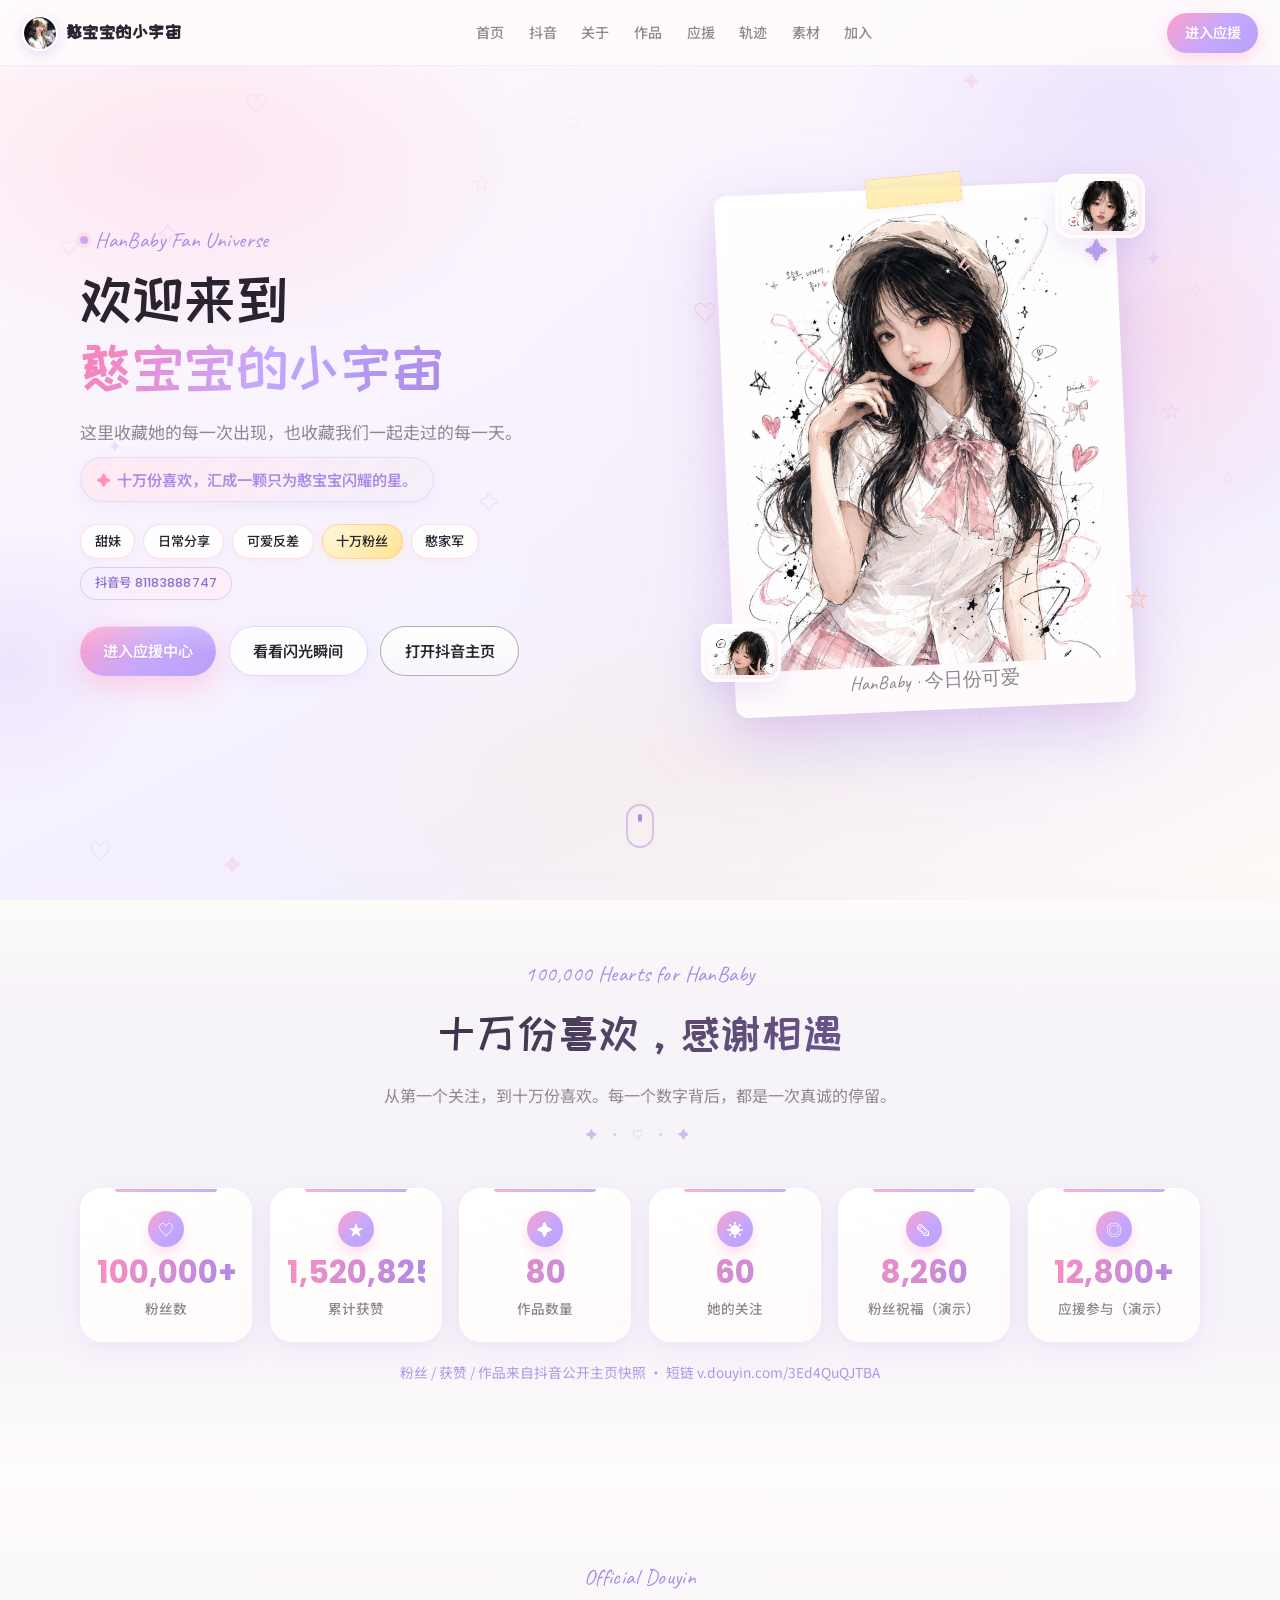
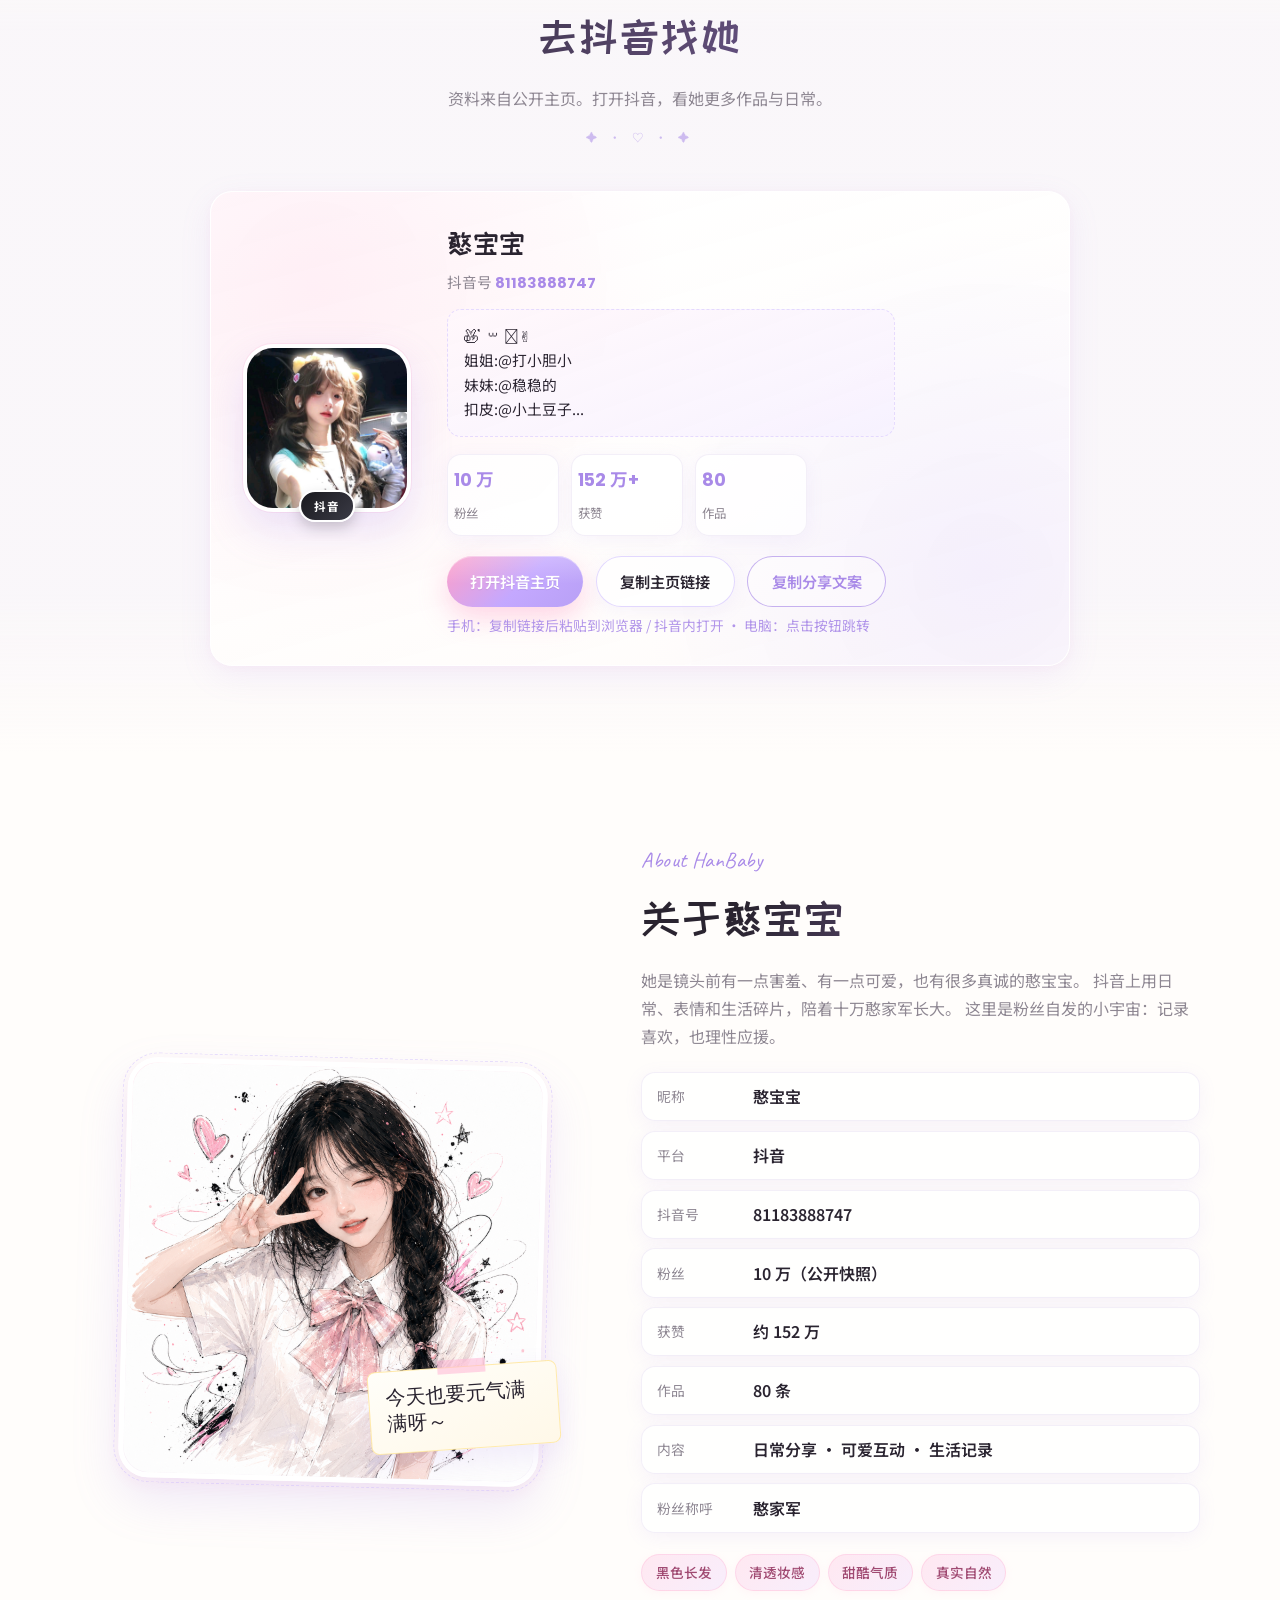
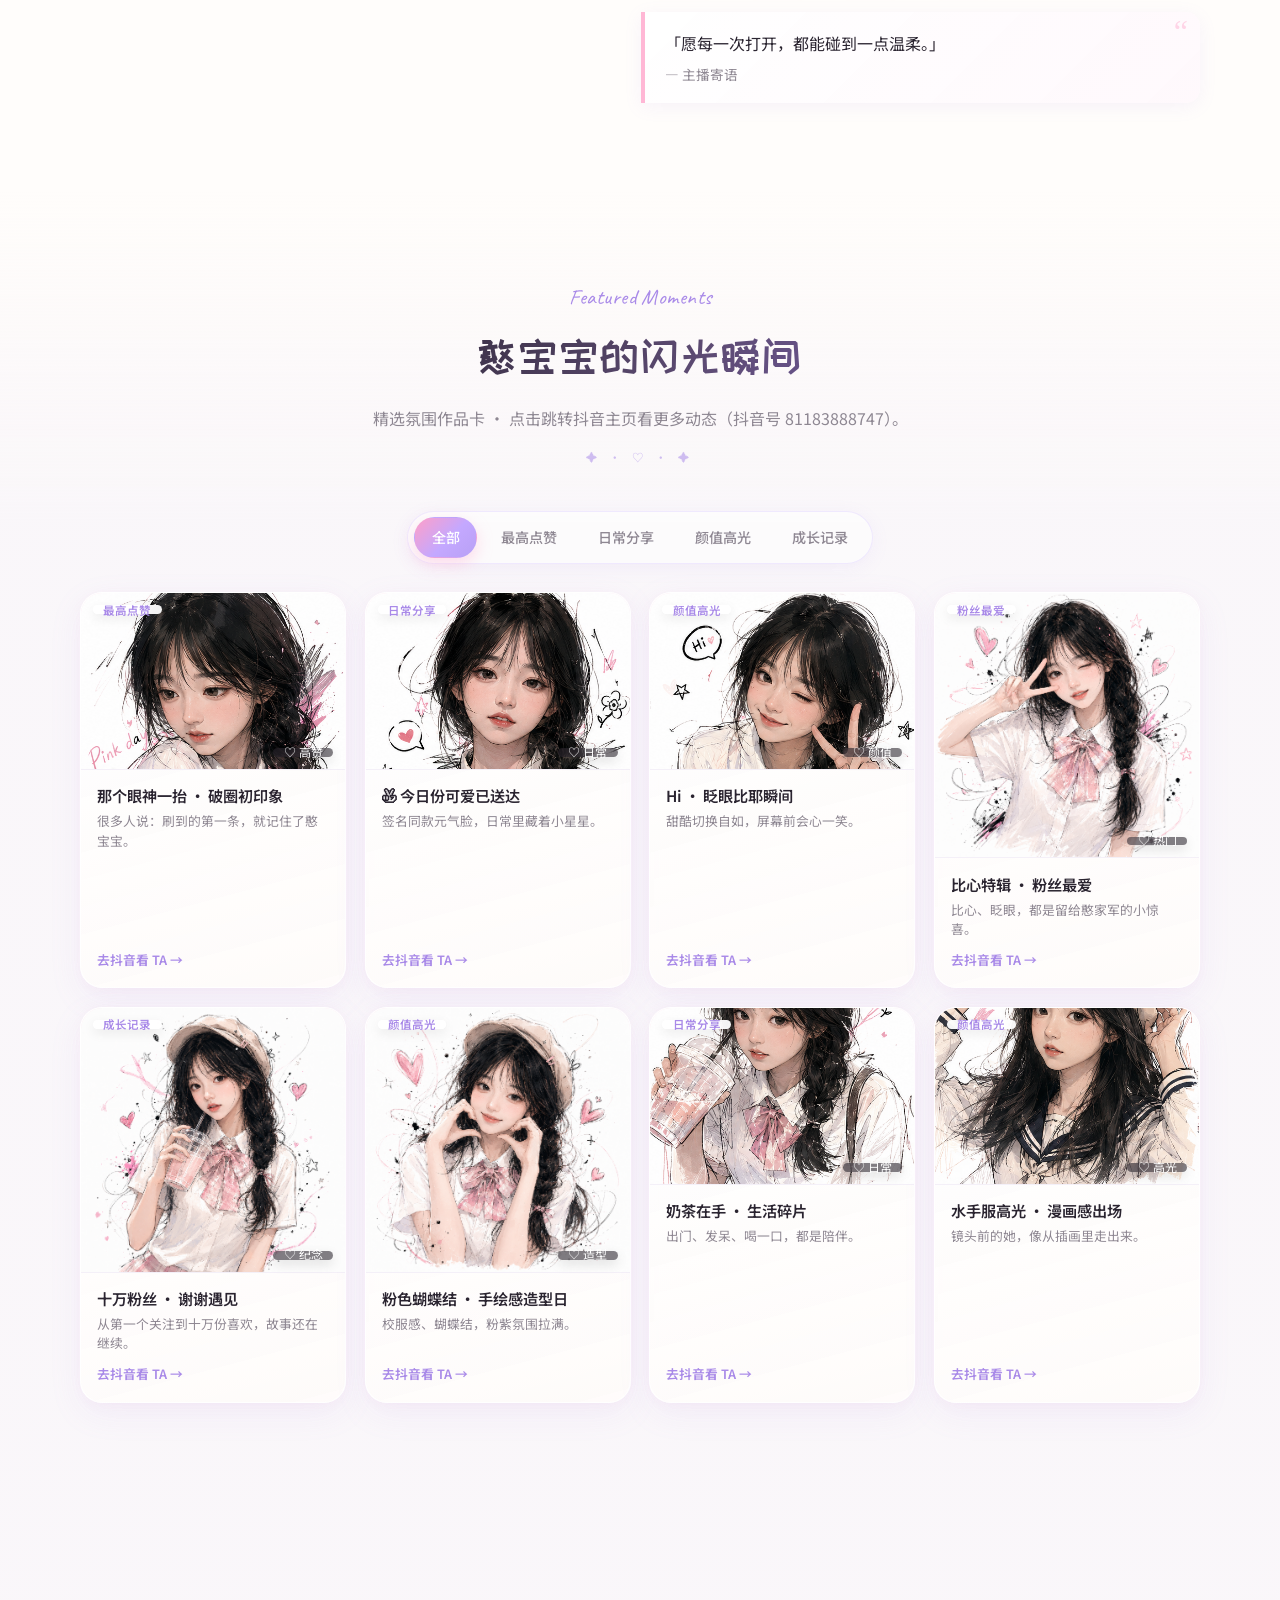
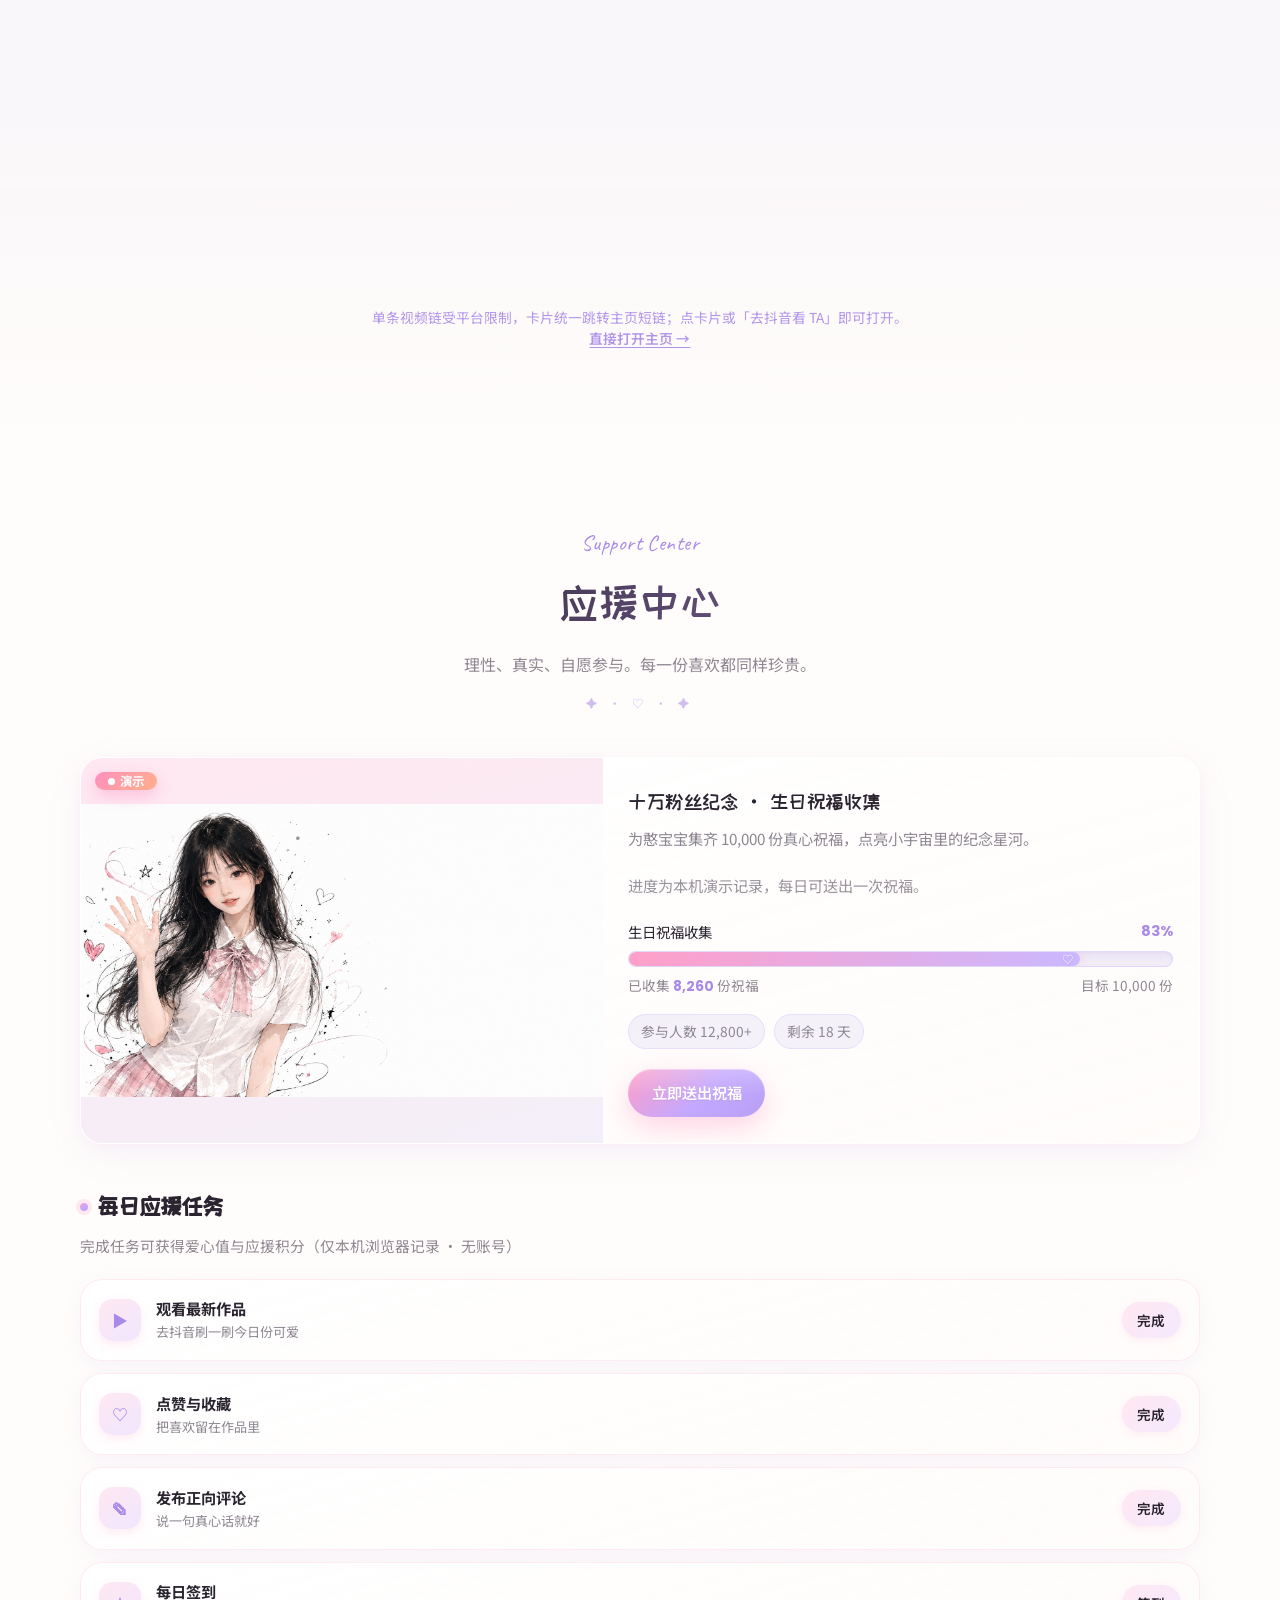
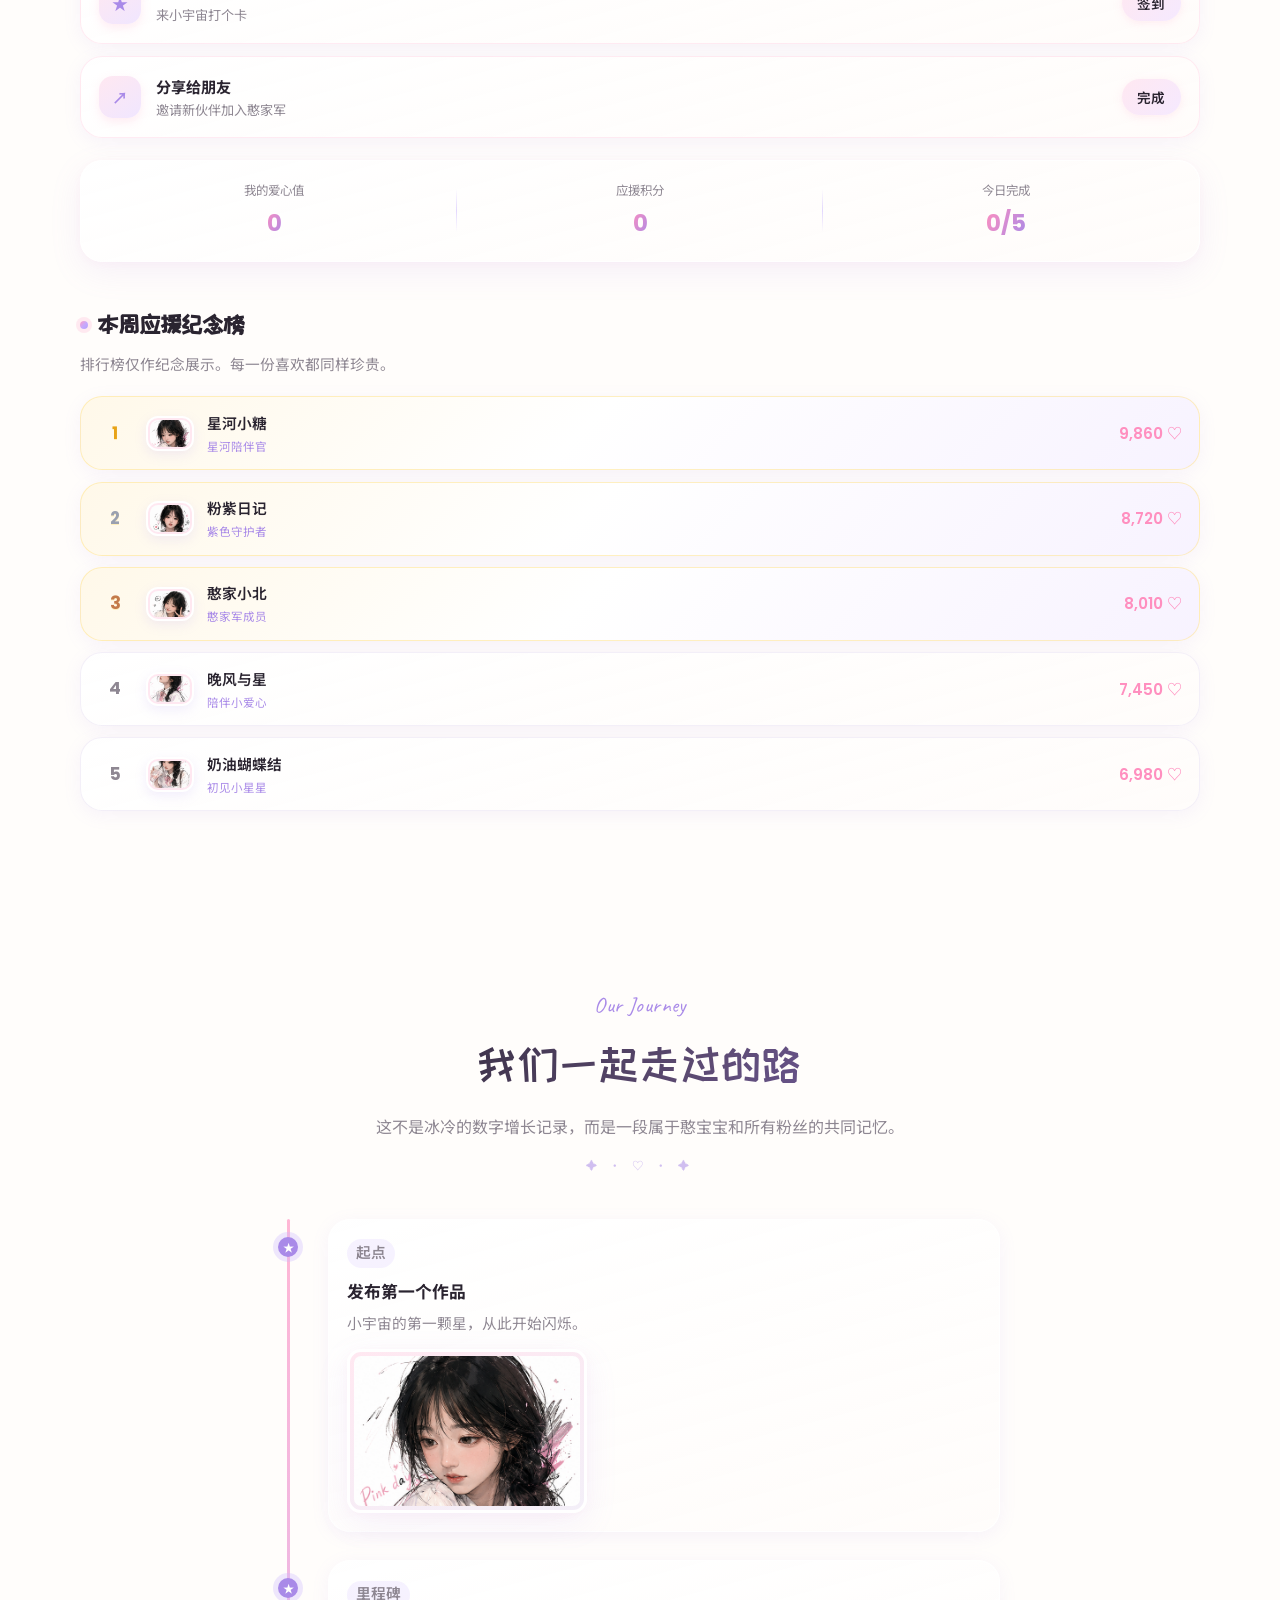
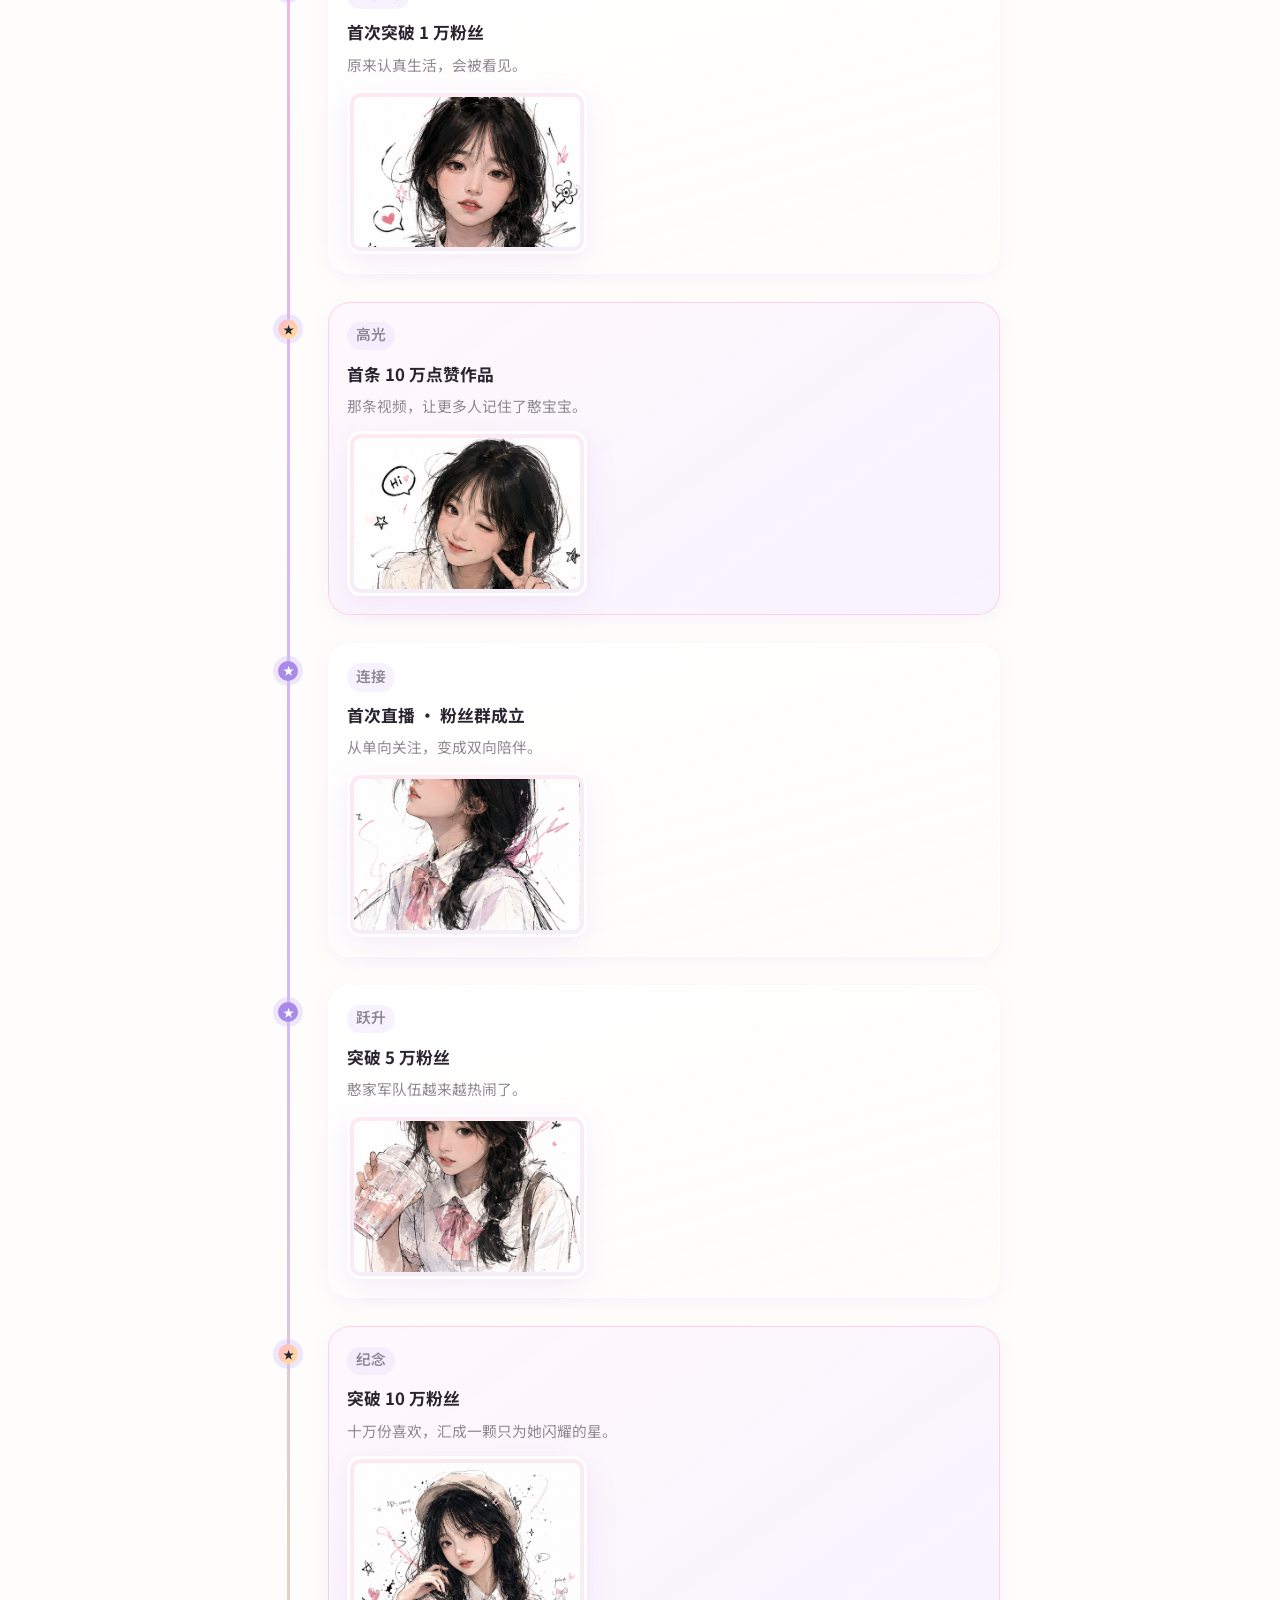
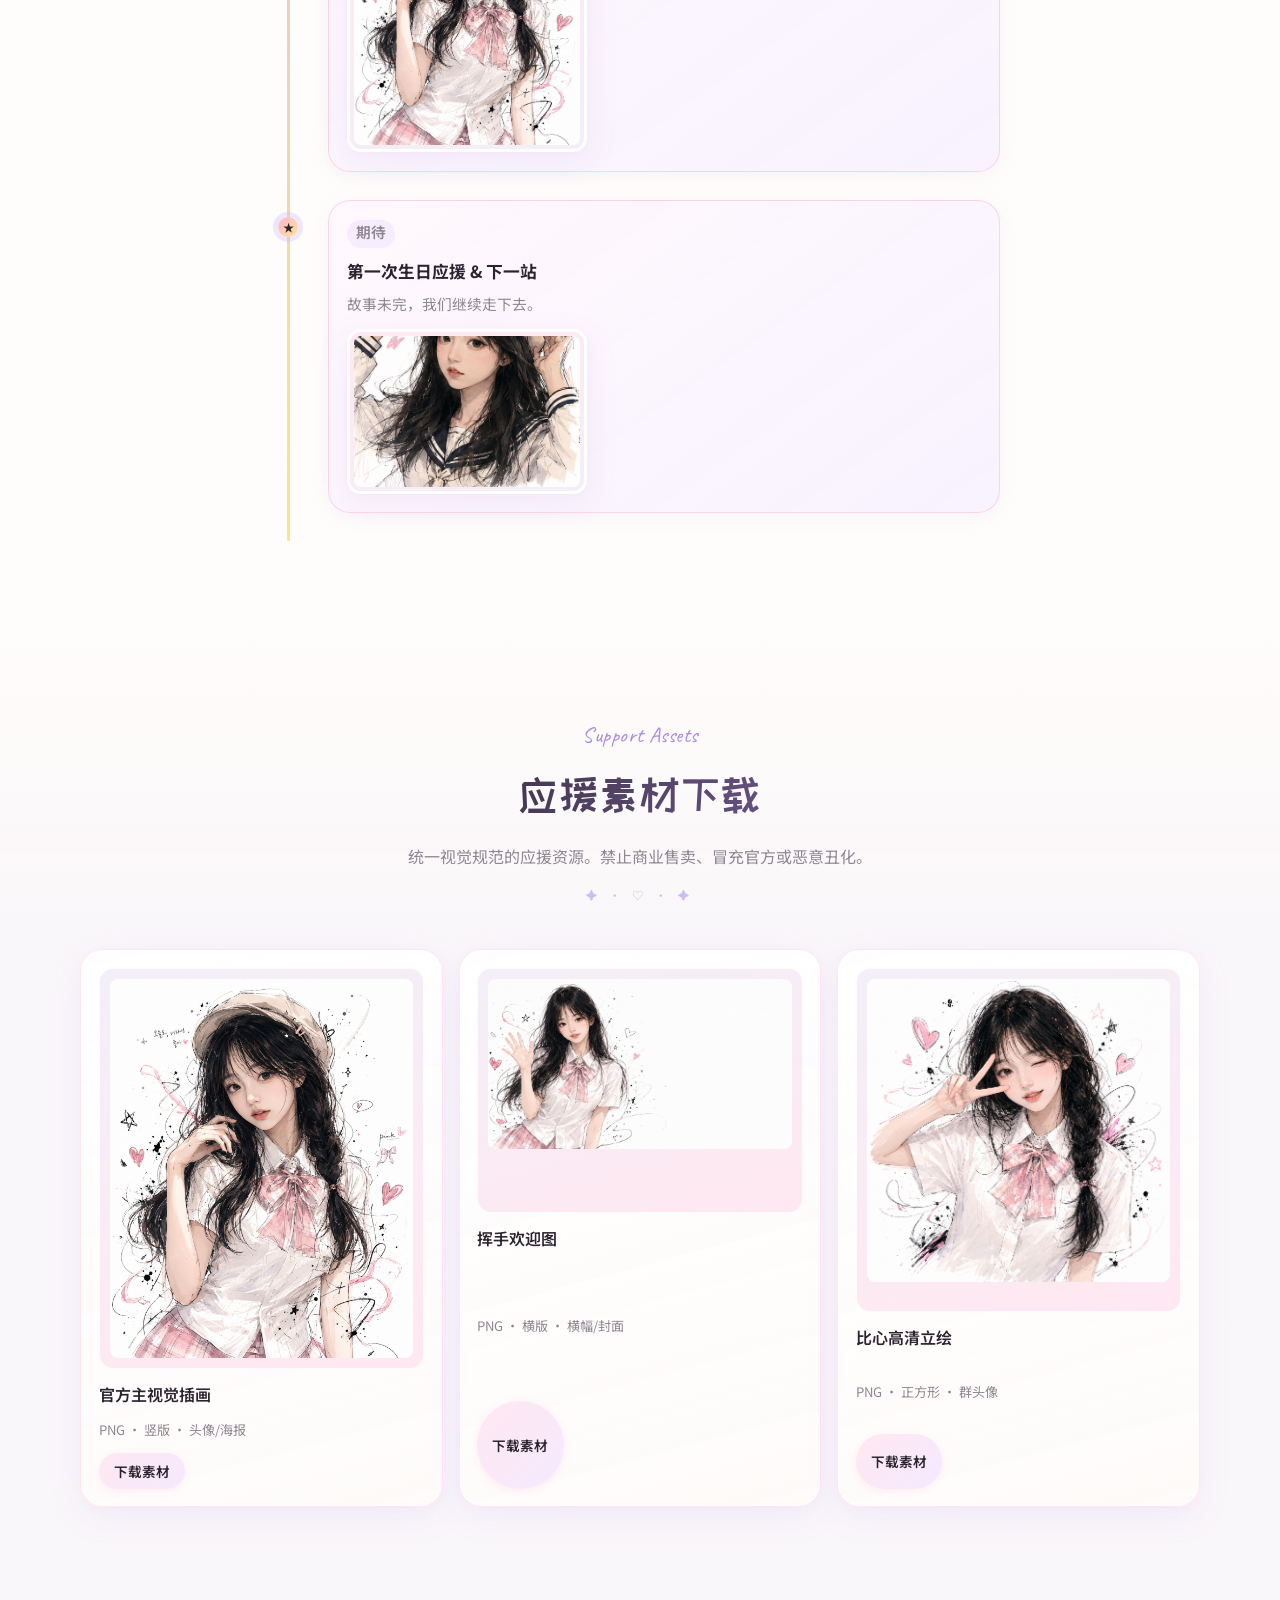
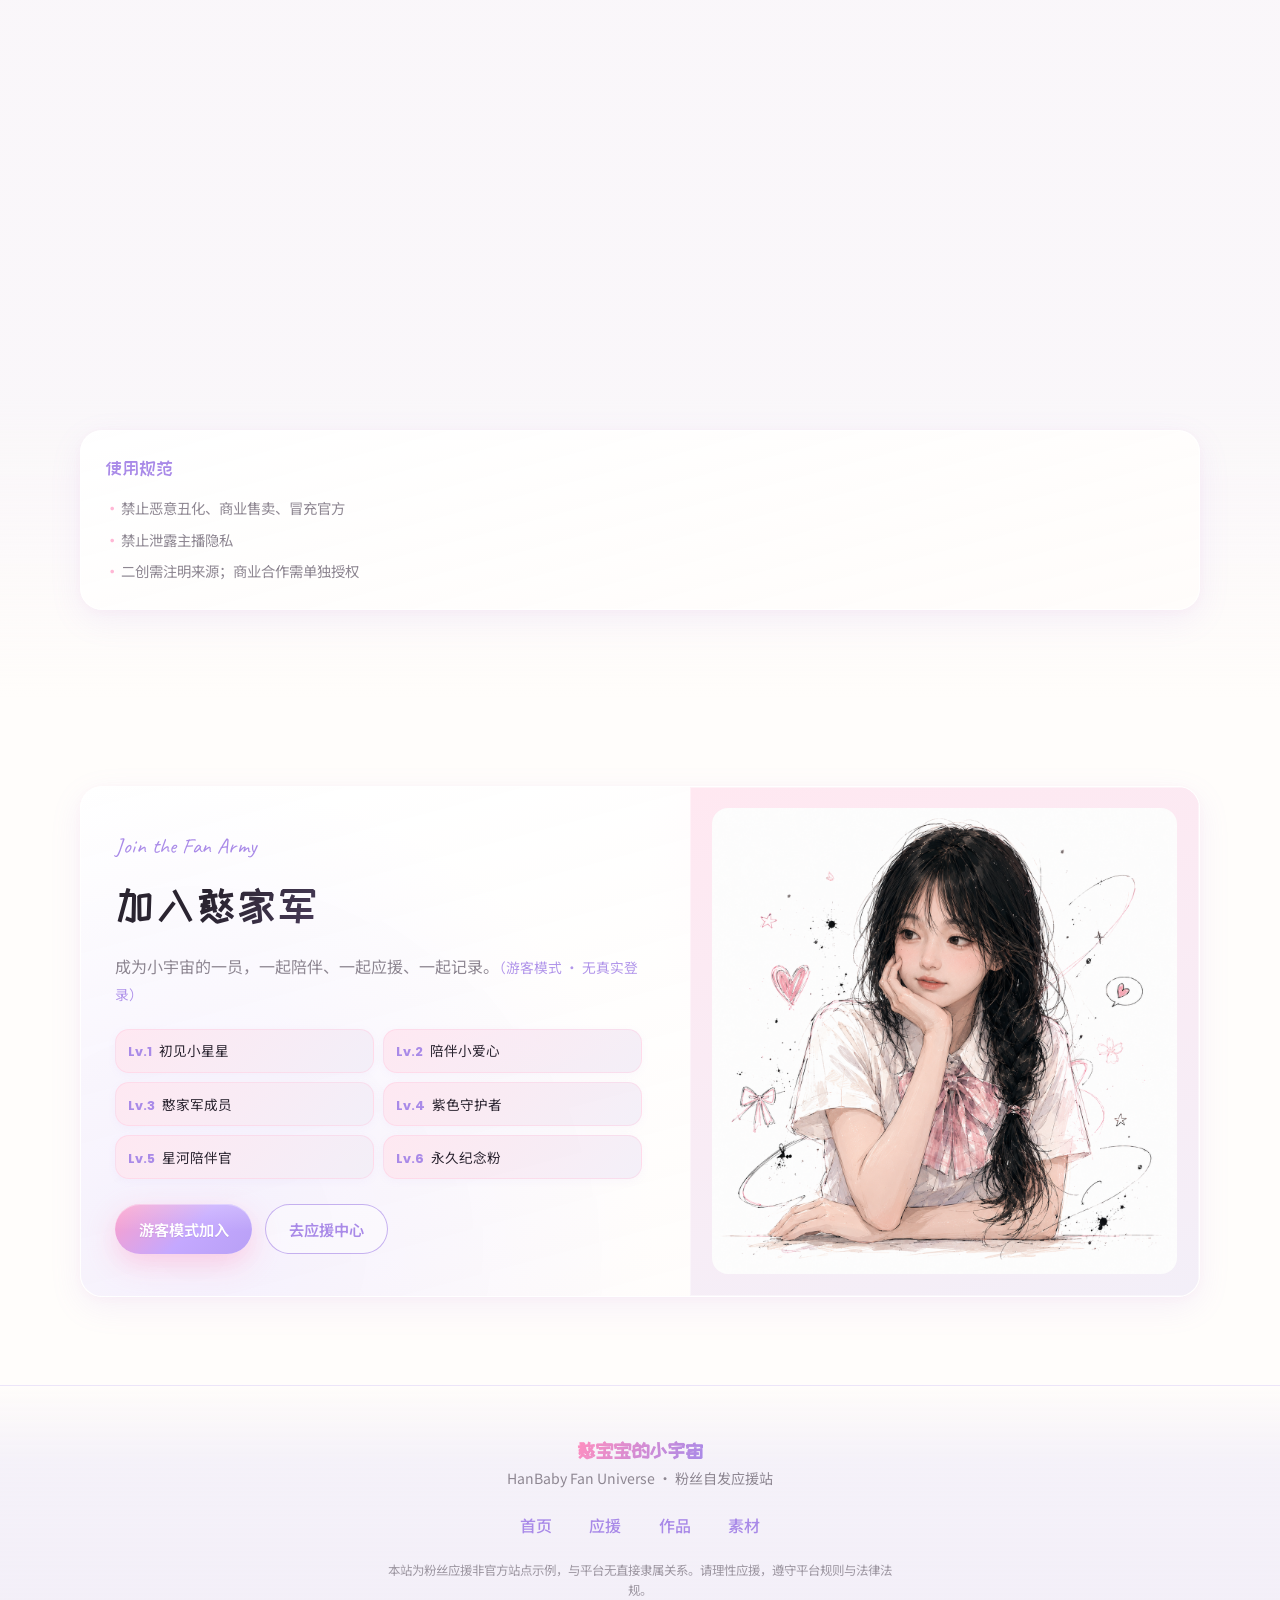
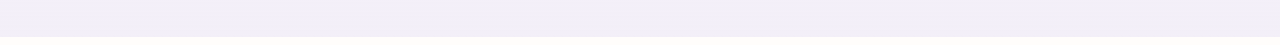
==== commit 517d32ad: "chore: strip remaining pure-static tip copy" ====
--- a/index.html
+++ b/index.html
@@ -9,7 +9,7 @@
   <link rel="preconnect" href="https://fonts.googleapis.com" />
   <link rel="preconnect" href="https://fonts.gstatic.com" crossorigin />
   <link href="https://fonts.googleapis.com/css2?family=Caveat:wght@500;700&family=Noto+Sans+SC:wght@400;500;600;700&family=Poppins:wght@500;600;700&family=ZCOOL+KuaiLe&display=swap" rel="stylesheet" />
-  <link rel="stylesheet" href="css/style.css?v=9" />
+  <link rel="stylesheet" href="css/style.css?v=10" />
 </head>
 <body>
   <div class="bg-glow" aria-hidden="true"></div>
@@ -331,7 +331,7 @@
 
         <div class="rank-board">
           <h3 class="sub-title">本周应援纪念榜</h3>
-          <p class="hint">演示榜单（写死在前端）。纯静态站无法做全站实时排行；每一份喜欢都同样珍贵。</p>
+          <p class="hint">排行榜仅作纪念展示。每一份喜欢都同样珍贵。</p>
           <ol class="rank-list" id="rankList"></ol>
         </div>
       </div>
@@ -410,7 +410,7 @@
         <a href="#works">作品</a>
         <a href="#assets">素材</a>
       </div>
-      <p class="disclaimer">本站为粉丝应援非官方纯静态站点示例，托管于 GitHub Pages，无后端与真实登录。与平台无直接隶属关系。请理性应援，遵守平台规则与法律法规。</p>
+      <p class="disclaimer">本站为粉丝应援非官方站点示例，与平台无直接隶属关系。请理性应援，遵守平台规则与法律法规。</p>
     </div>
   </footer>
 
@@ -450,6 +450,6 @@
     </div>
   </div>
 
-  <script src="js/main.js?v=9"></script>
+  <script src="js/main.js?v=10"></script>
 </body>
 </html>
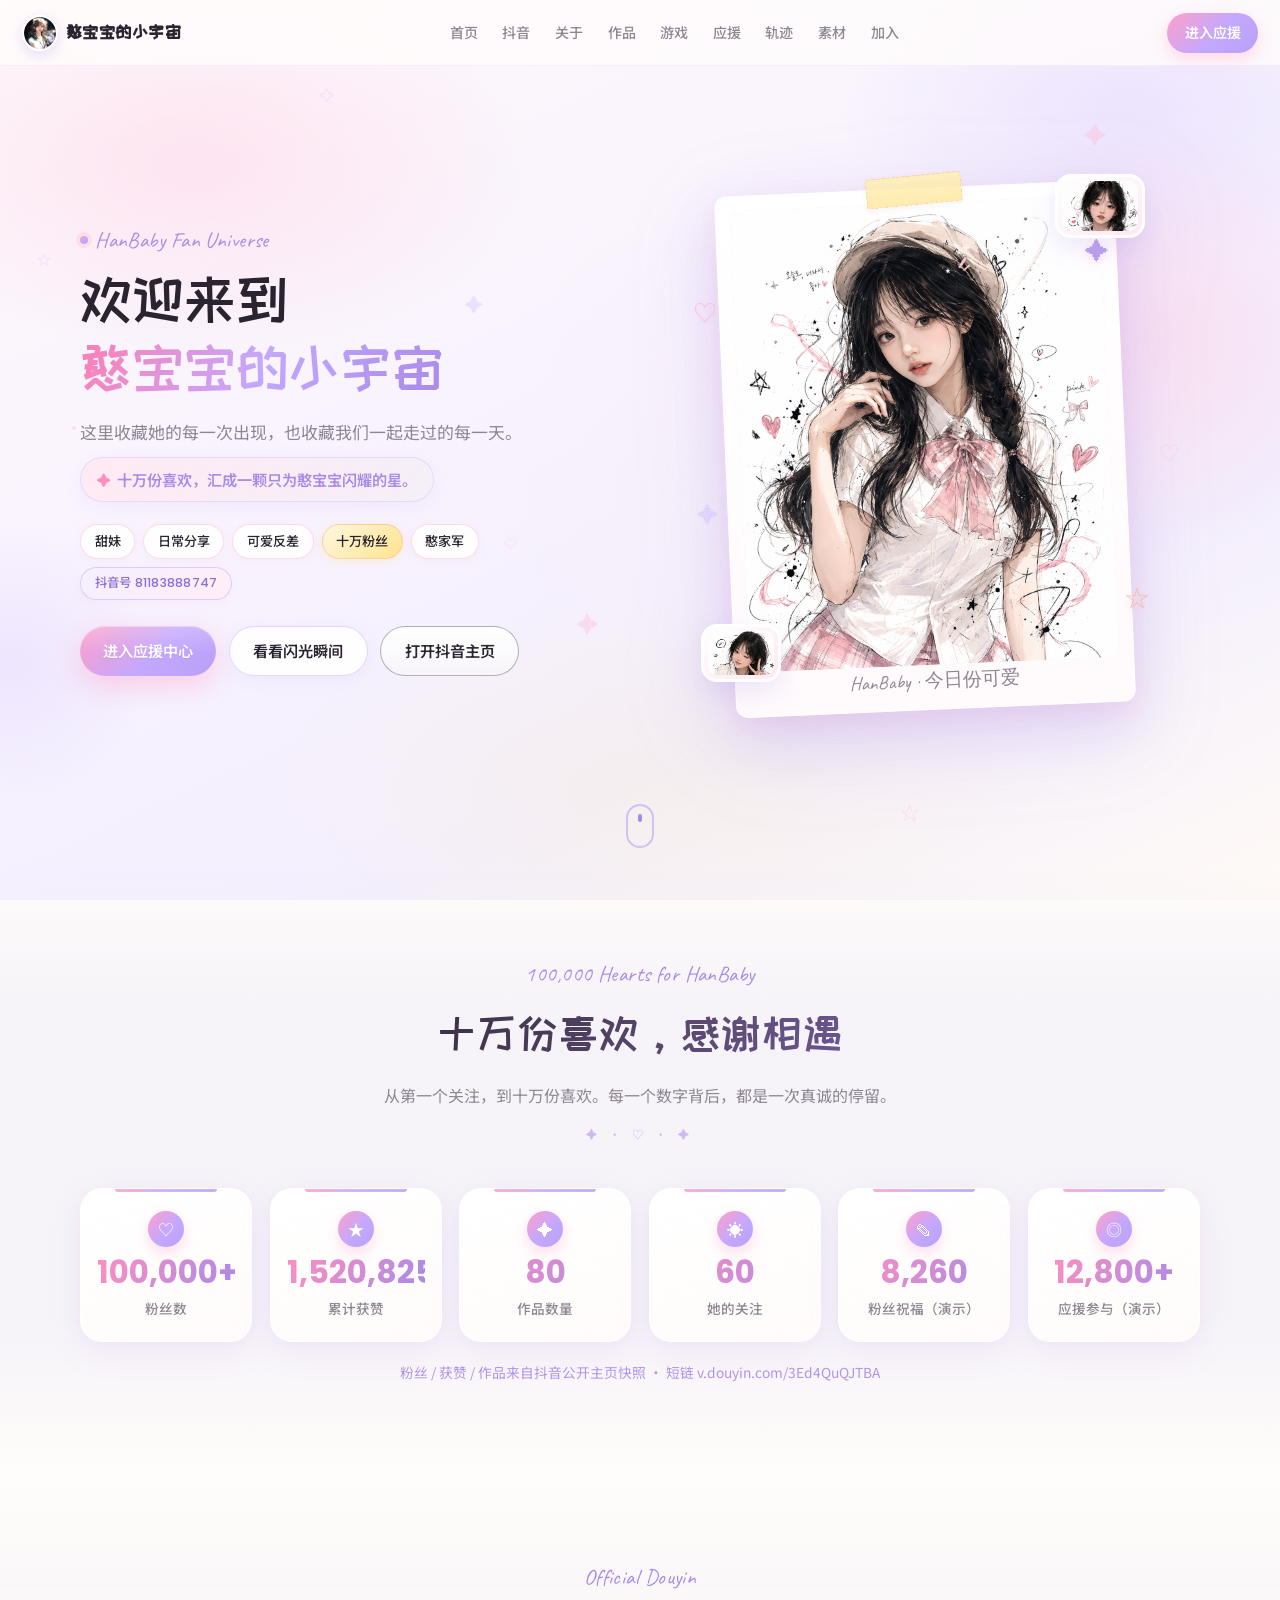
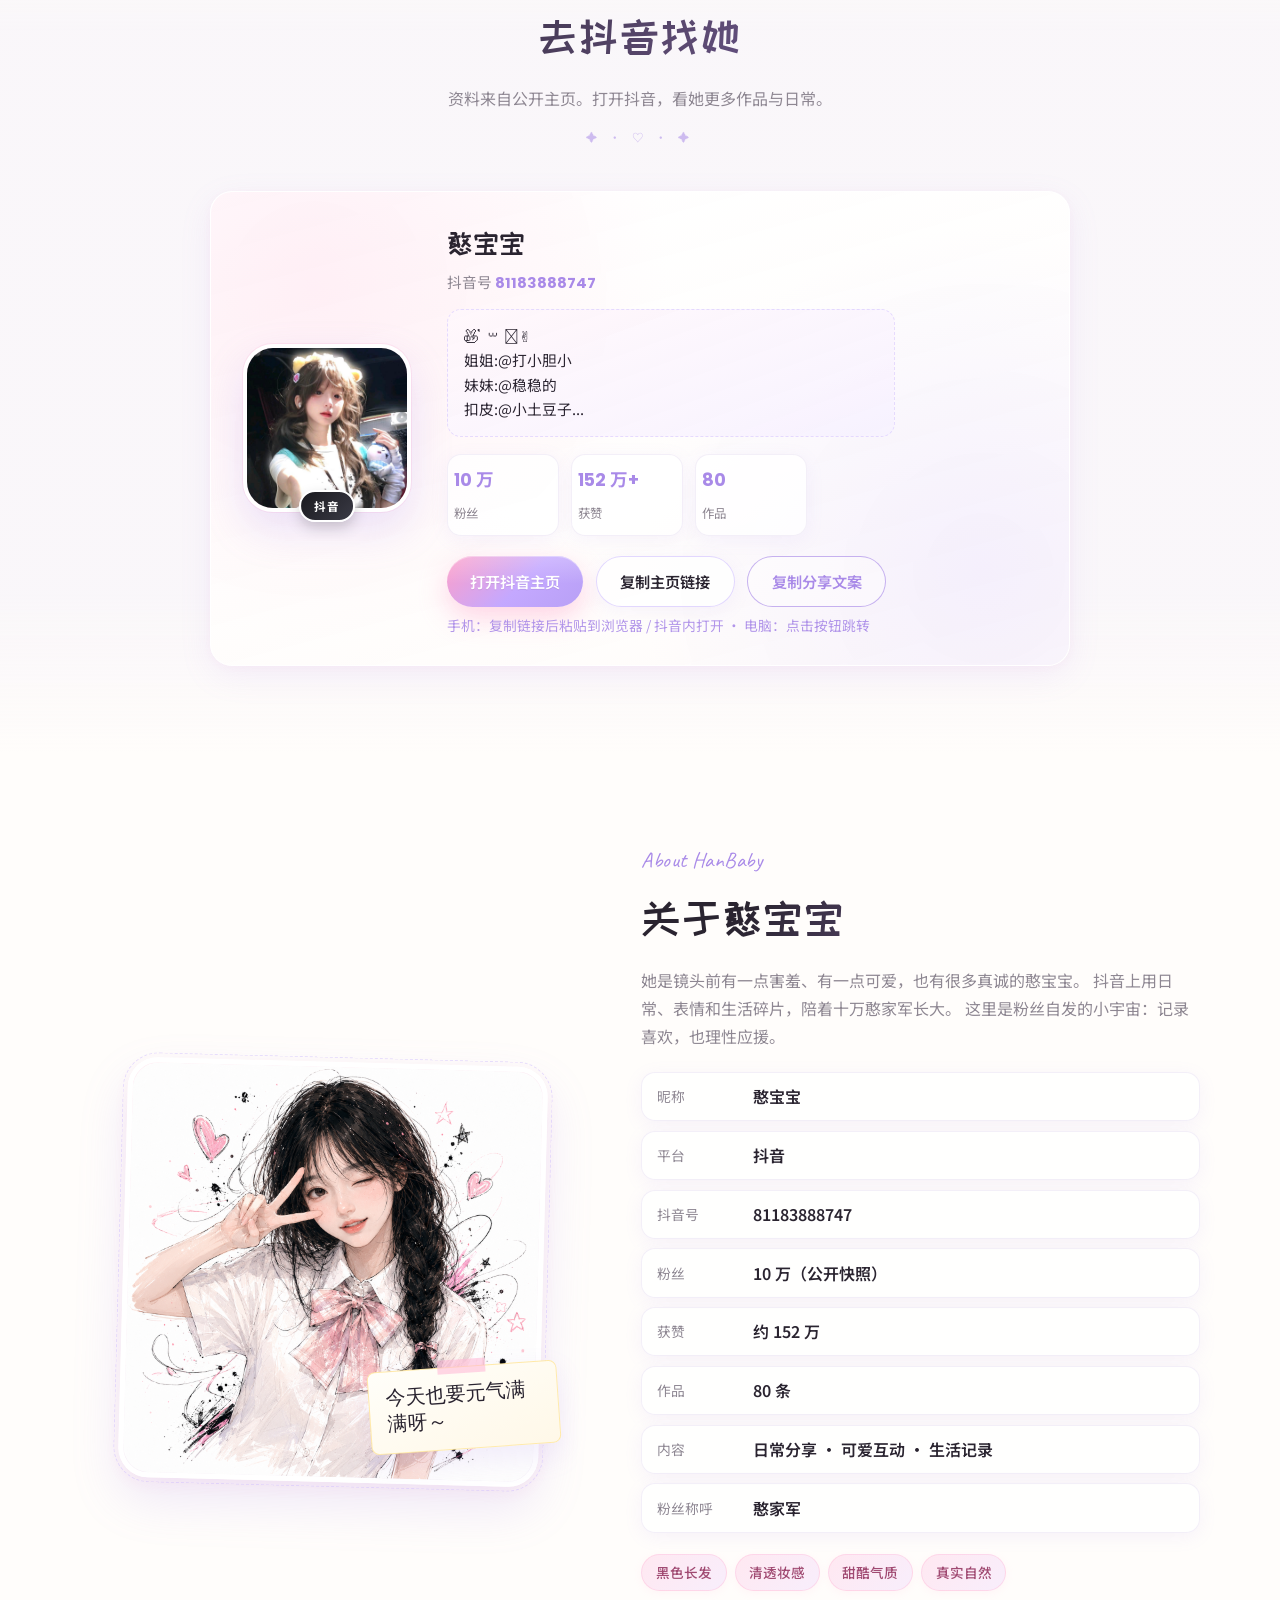
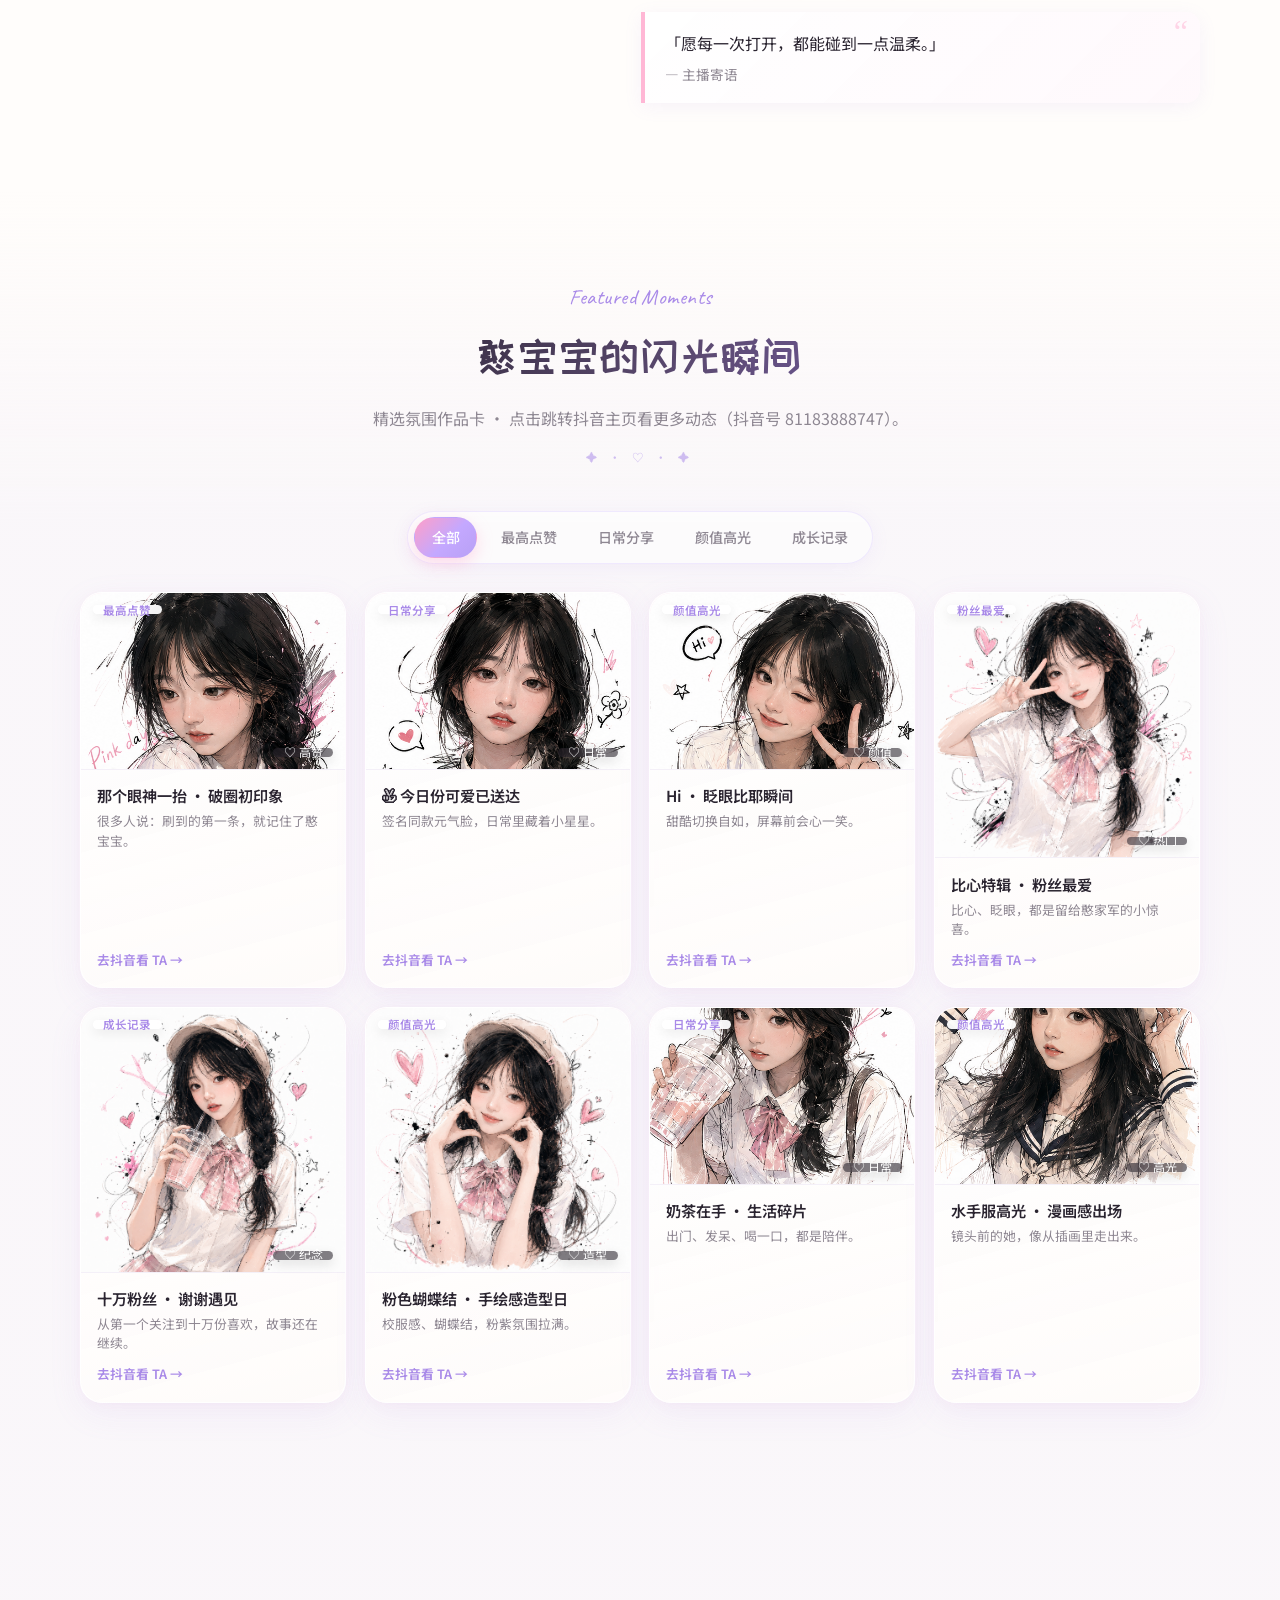
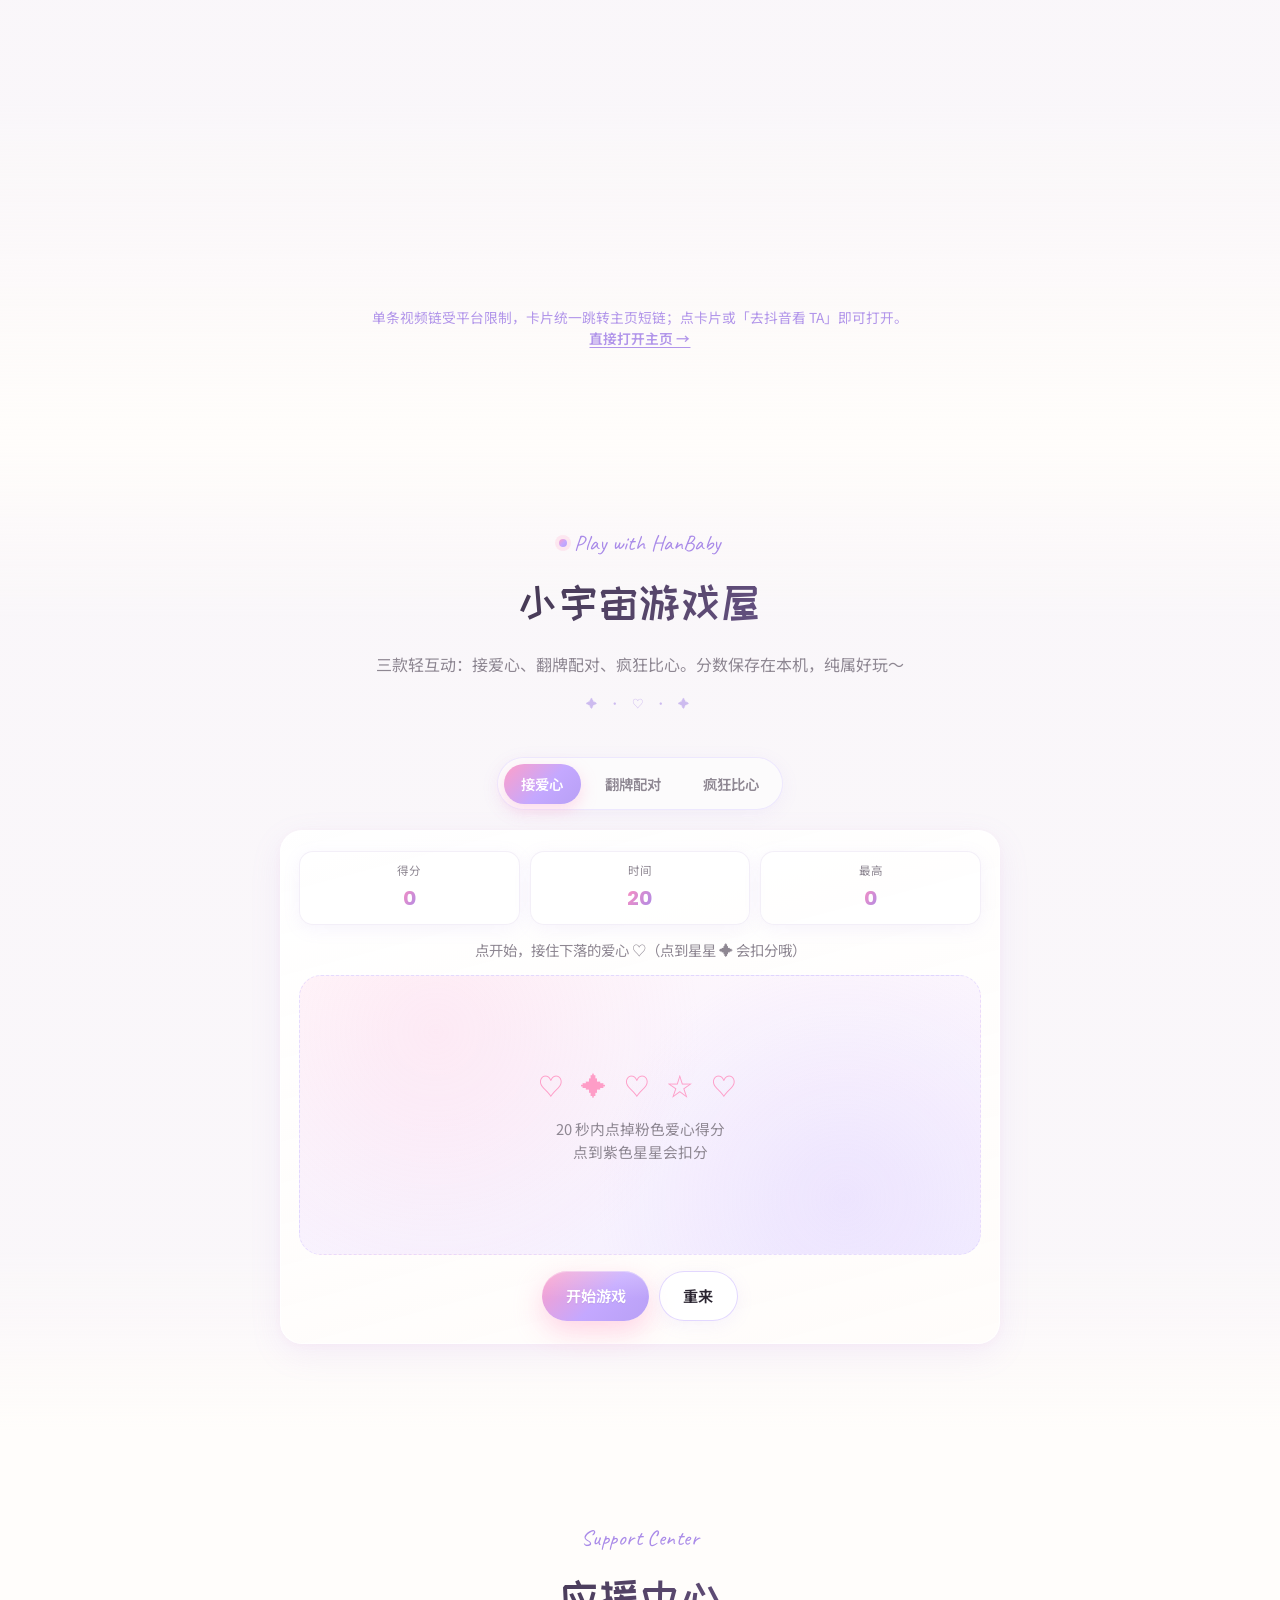
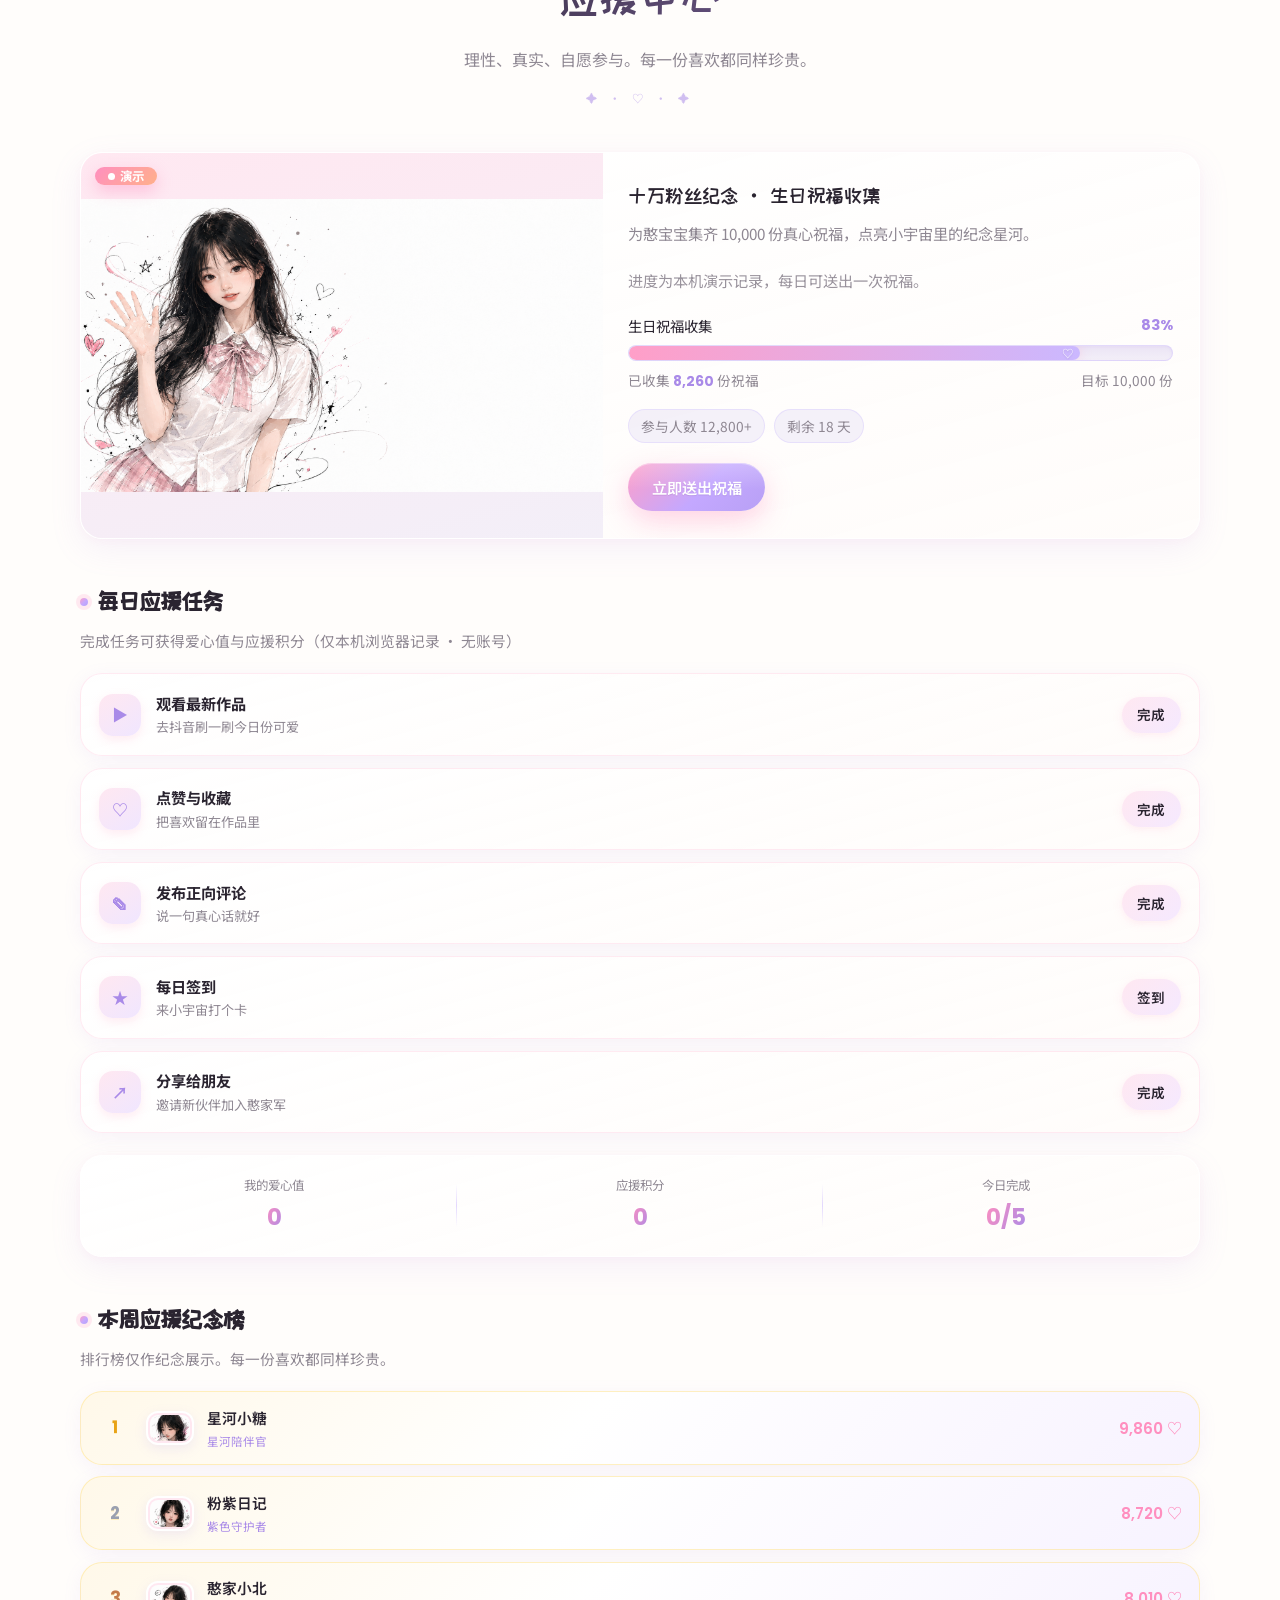
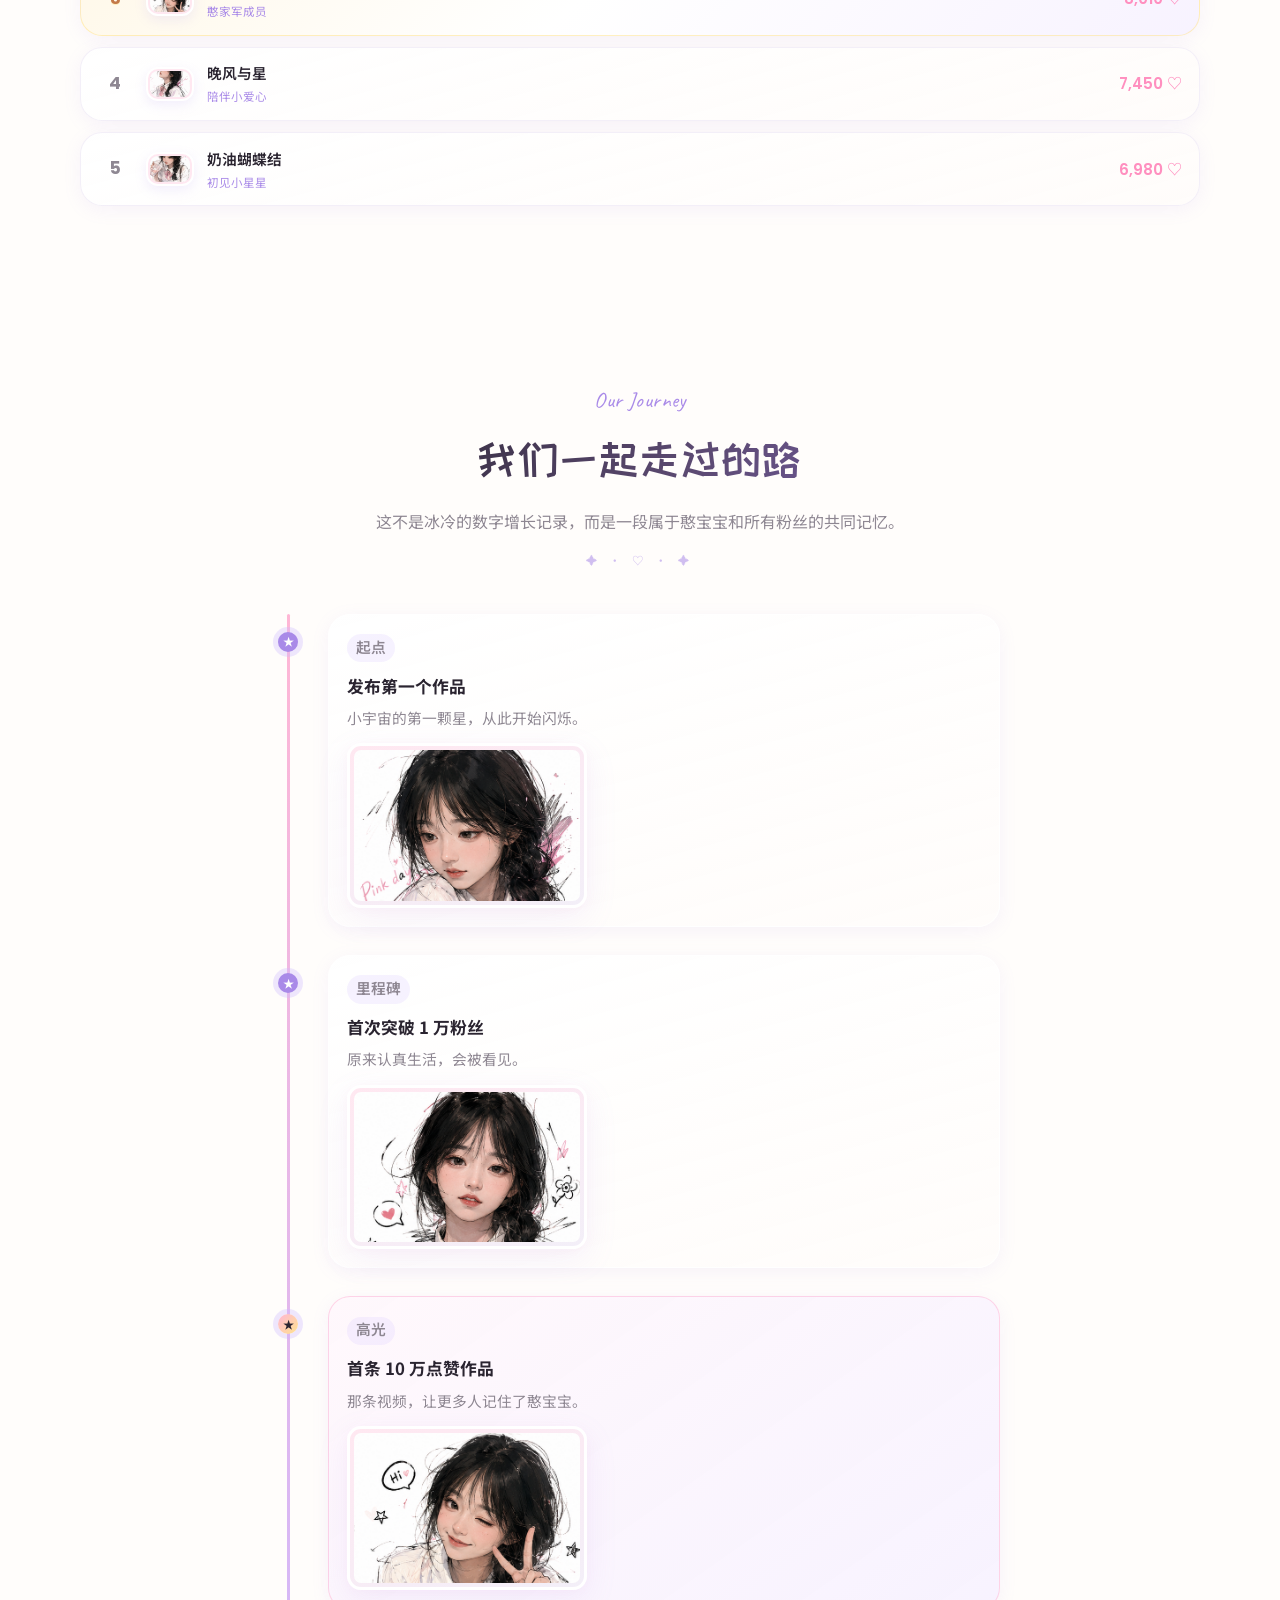
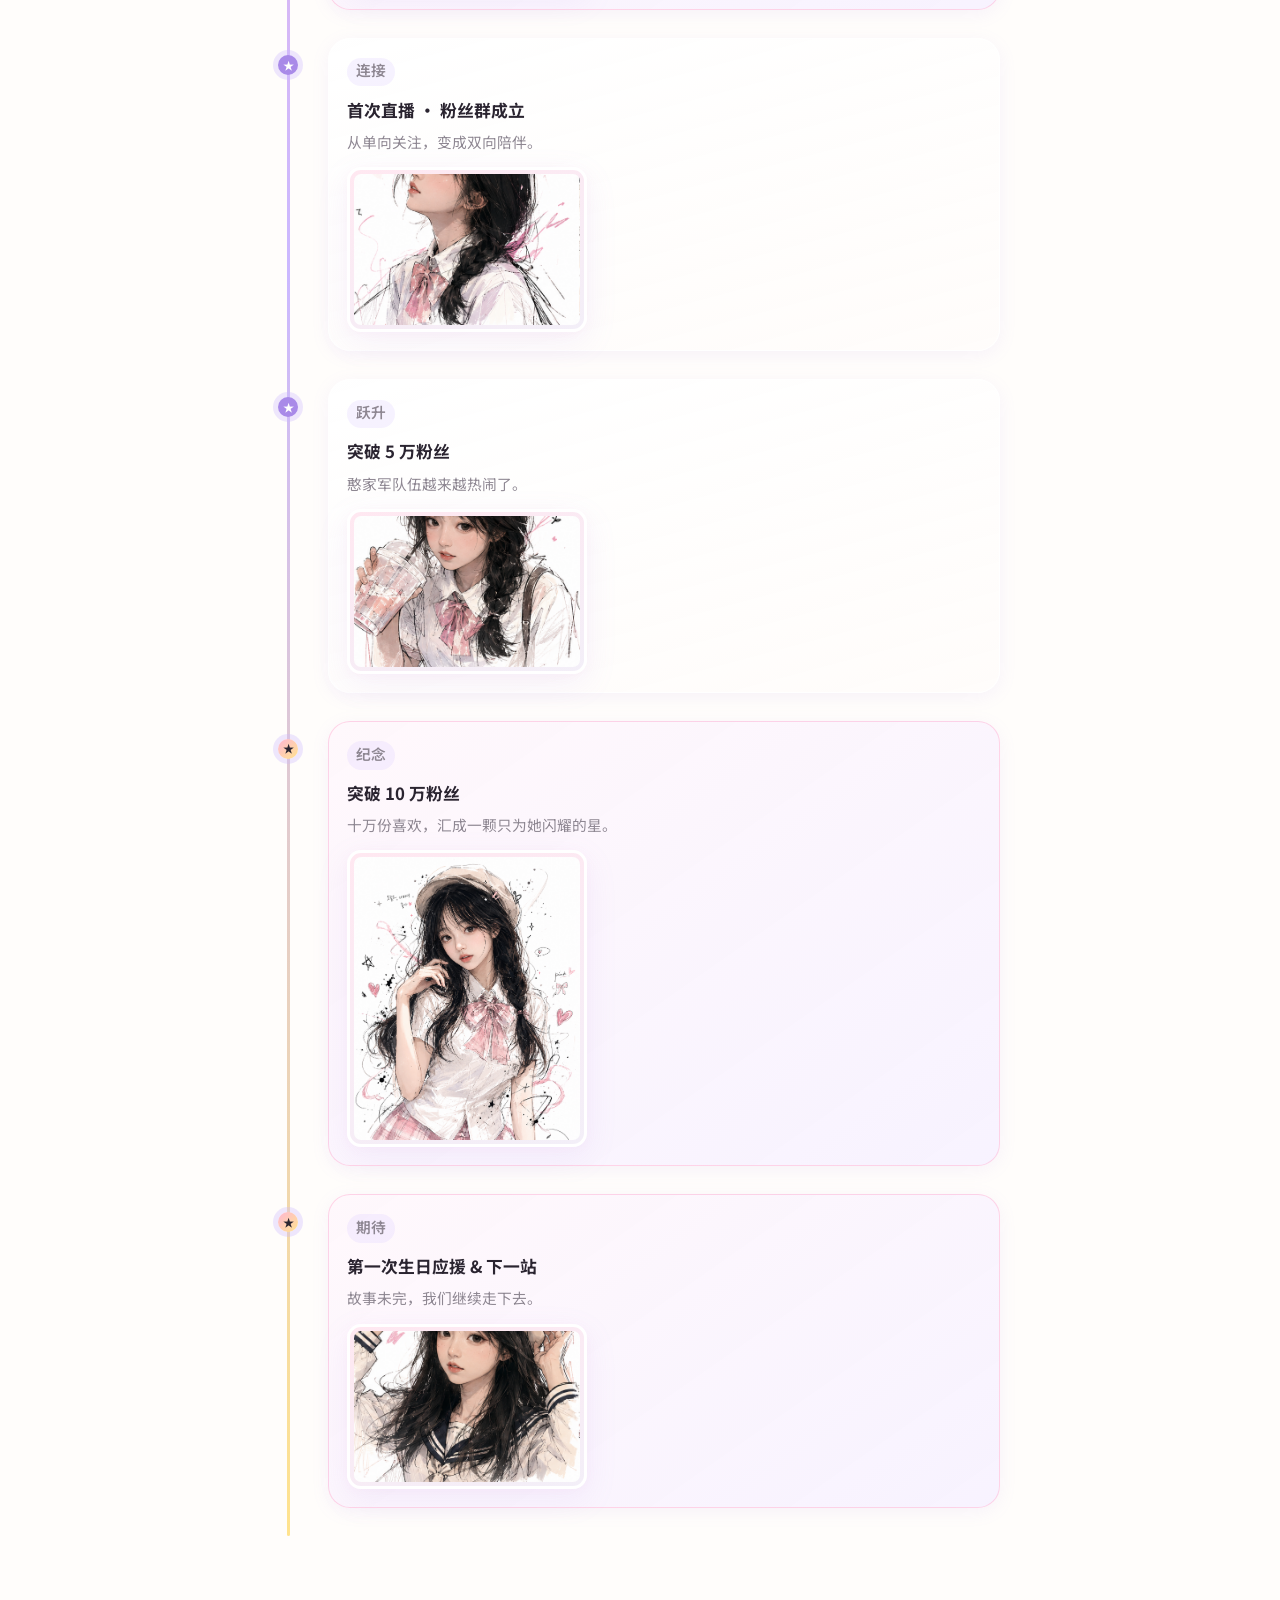
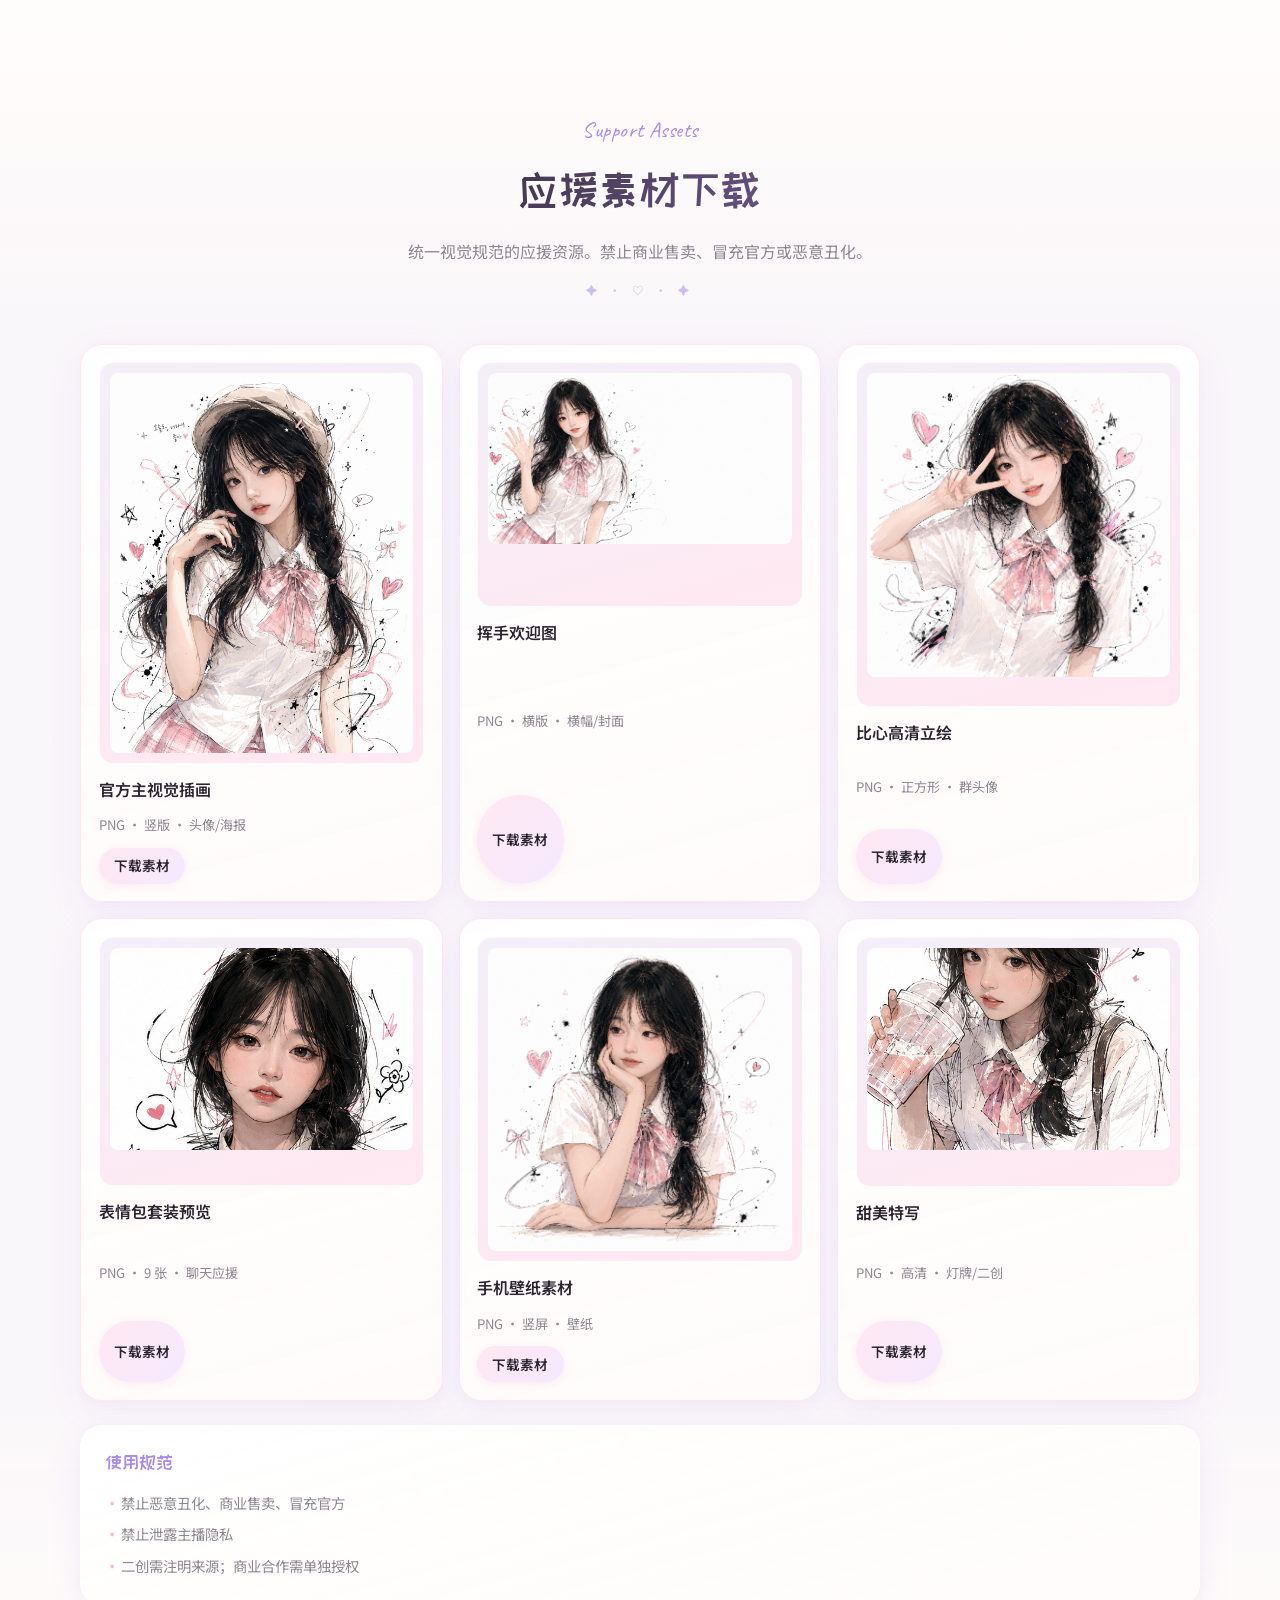
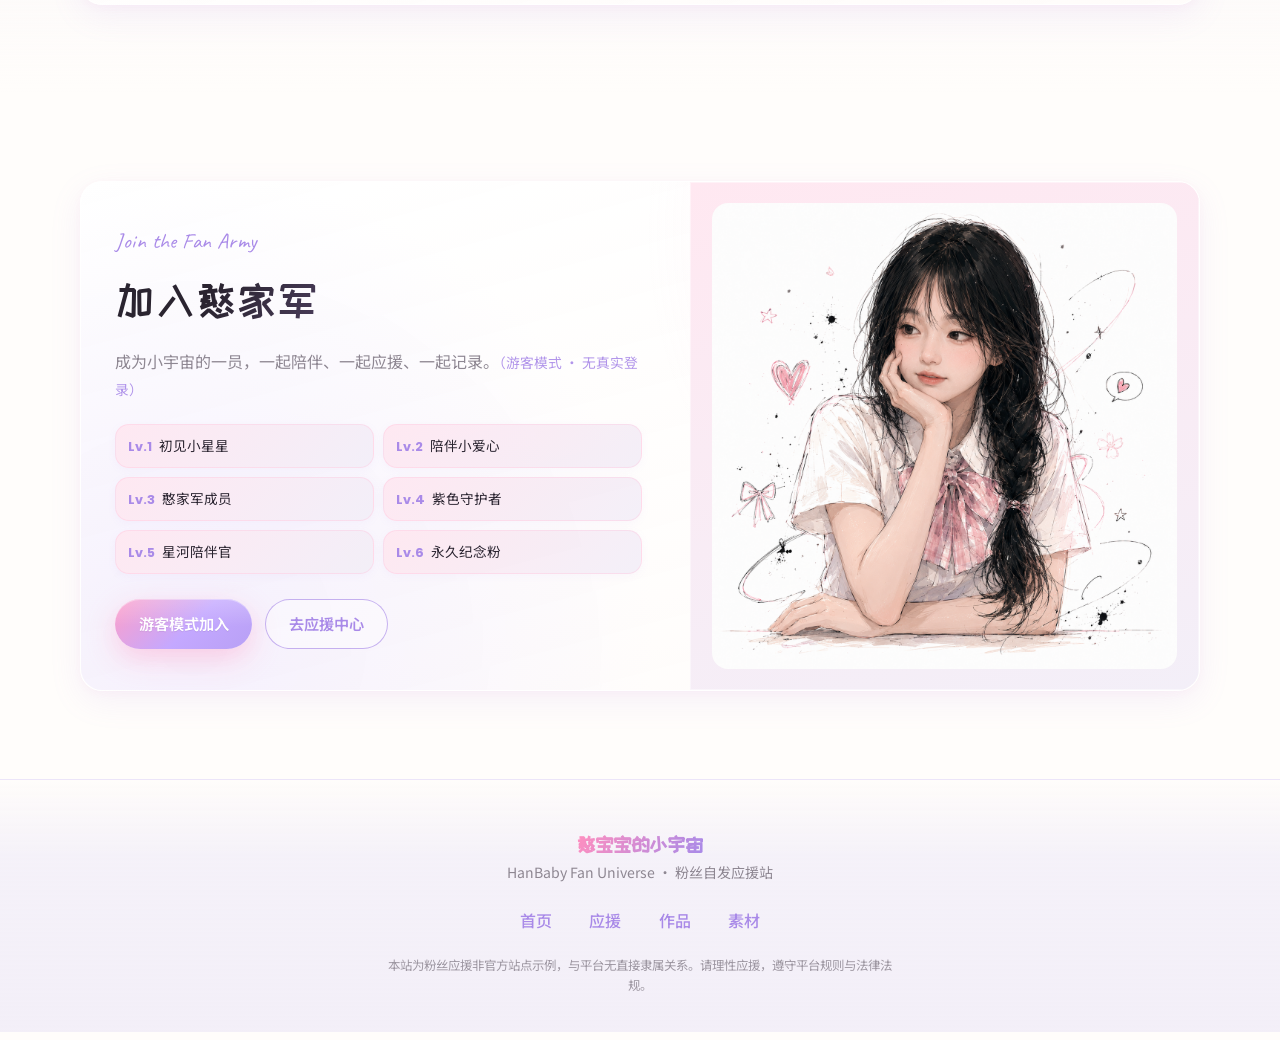
==== commit a03e206f: "feat: add interactive mini-games hub (catch, memory, tap)" ====
--- a/index.html
+++ b/index.html
@@ -9,7 +9,7 @@
   <link rel="preconnect" href="https://fonts.googleapis.com" />
   <link rel="preconnect" href="https://fonts.gstatic.com" crossorigin />
   <link href="https://fonts.googleapis.com/css2?family=Caveat:wght@500;700&family=Noto+Sans+SC:wght@400;500;600;700&family=Poppins:wght@500;600;700&family=ZCOOL+KuaiLe&display=swap" rel="stylesheet" />
-  <link rel="stylesheet" href="css/style.css?v=10" />
+  <link rel="stylesheet" href="css/style.css?v=11" />
 </head>
 <body>
   <div class="bg-glow" aria-hidden="true"></div>
@@ -28,6 +28,7 @@
       <a href="#douyin">抖音</a>
       <a href="#about">关于</a>
       <a href="#works">作品</a>
+      <a href="#play">游戏</a>
       <a href="#support">应援</a>
       <a href="#timeline">轨迹</a>
       <a href="#assets">素材</a>
@@ -229,6 +230,41 @@
       </div>
     </section>
 
+    <!-- 互动小游戏 -->
+    <section class="section play" id="play">
+      <div class="container">
+        <div class="section-head">
+          <p class="eyebrow">
+            <span class="eyebrow-dot" aria-hidden="true"></span>
+            Play with HanBaby
+          </p>
+          <h2>小宇宙游戏屋</h2>
+          <p class="section-desc">三款轻互动：接爱心、翻牌配对、疯狂比心。分数保存在本机，纯属好玩～</p>
+        </div>
+
+        <div class="game-tabs" role="tablist" aria-label="小游戏切换">
+          <button type="button" class="game-tab active" data-game="catch" role="tab" aria-selected="true">接爱心</button>
+          <button type="button" class="game-tab" data-game="memory" role="tab" aria-selected="false">翻牌配对</button>
+          <button type="button" class="game-tab" data-game="tap" role="tab" aria-selected="false">疯狂比心</button>
+        </div>
+
+        <div class="game-shell glass">
+          <div class="game-hud">
+            <div class="game-stat"><span>得分</span><strong id="gameScore">0</strong></div>
+            <div class="game-stat"><span>时间</span><strong id="gameTime">—</strong></div>
+            <div class="game-stat"><span>最高</span><strong id="gameBest">0</strong></div>
+          </div>
+          <p class="game-tip" id="gameTip">点开始，接住下落的爱心 ♡（点到星星 ✦ 会扣分哦）</p>
+          <div class="game-stage" id="gameStage" aria-live="polite"></div>
+          <div class="game-actions">
+            <button type="button" class="btn btn-primary" id="gameStartBtn">开始游戏</button>
+            <button type="button" class="btn btn-ghost" id="gameResetBtn">重来</button>
+          </div>
+          <p class="game-result" id="gameResult" hidden></p>
+        </div>
+      </div>
+    </section>
+
     <!-- 9 应援中心 -->
     <section class="section support" id="support">
       <div class="container">
@@ -428,9 +464,9 @@
       <span class="bn-icon heart">♡</span>
       <span>应援</span>
     </a>
-    <a href="#assets" class="bn-item" data-nav="assets">
+    <a href="#play" class="bn-item" data-nav="play">
       <span class="bn-icon">✦</span>
-      <span>素材</span>
+      <span>游戏</span>
     </a>
     <a href="#join" class="bn-item" data-nav="join">
       <span class="bn-icon">◎</span>
@@ -450,6 +486,7 @@
     </div>
   </div>
 
-  <script src="js/main.js?v=10"></script>
+  <script src="js/main.js?v=11"></script>
+  <script src="js/games.js?v=11"></script>
 </body>
 </html>
--- a/css/style.css
+++ b/css/style.css
@@ -339,9 +339,373 @@
 }
 
 .section.works,
+.section.play,
 .section.douyin-sec,
 .section.assets-sec {
   background: linear-gradient(180deg, transparent 0%, rgba(243, 239, 248, 0.45) 18%, rgba(243, 239, 248, 0.45) 82%, transparent 100%);
+}
+
+/* ========== Mini games ========== */
+.game-tabs {
+  display: flex;
+  flex-wrap: wrap;
+  gap: 0.4rem;
+  justify-content: center;
+  margin-bottom: 1.25rem;
+  padding: 0.35rem;
+  width: fit-content;
+  max-width: 100%;
+  margin-inline: auto;
+  background: rgba(255, 255, 255, 0.55);
+  border-radius: 999px;
+  border: 1px solid rgba(203, 184, 255, 0.3);
+  box-shadow: var(--shadow-soft);
+}
+
+.game-tab {
+  padding: 0.5rem 1.1rem;
+  border-radius: 999px;
+  font-size: 0.9rem;
+  font-weight: 600;
+  color: var(--muted);
+  transition: 0.25s var(--ease);
+}
+
+.game-tab:hover {
+  color: var(--dream-purple);
+  background: rgba(203, 184, 255, 0.15);
+}
+
+.game-tab.active {
+  color: #fff;
+  background: var(--grad-btn);
+  box-shadow: 0 6px 16px rgba(255, 159, 200, 0.35);
+}
+
+.game-shell {
+  max-width: 720px;
+  margin-inline: auto;
+  padding: 1.25rem 1.15rem 1.4rem;
+  border: 1px solid rgba(255, 255, 255, 0.95);
+}
+
+.game-hud {
+  display: grid;
+  grid-template-columns: repeat(3, 1fr);
+  gap: 0.65rem;
+  margin-bottom: 0.85rem;
+}
+
+.game-stat {
+  text-align: center;
+  padding: 0.55rem 0.35rem;
+  border-radius: var(--radius-sm);
+  background: rgba(255, 255, 255, 0.72);
+  border: 1px solid rgba(243, 239, 248, 0.95);
+  box-shadow: var(--shadow-soft);
+}
+
+.game-stat span {
+  display: block;
+  font-size: 0.72rem;
+  color: var(--muted);
+  margin-bottom: 0.15rem;
+}
+
+.game-stat strong {
+  font-family: var(--font-num);
+  font-size: 1.25rem;
+  background: linear-gradient(120deg, var(--pink-deep), var(--dream-purple));
+  -webkit-background-clip: text;
+  background-clip: text;
+  color: transparent;
+}
+
+.game-tip {
+  text-align: center;
+  color: var(--muted);
+  font-size: 0.9rem;
+  margin-bottom: 0.85rem;
+  line-height: 1.55;
+}
+
+.game-stage {
+  position: relative;
+  min-height: 280px;
+  border-radius: var(--radius);
+  background:
+    radial-gradient(circle at 20% 20%, rgba(255, 183, 213, 0.2), transparent 45%),
+    radial-gradient(circle at 80% 80%, rgba(203, 184, 255, 0.22), transparent 42%),
+    linear-gradient(165deg, #fff8fc, #f4efff);
+  border: 1.5px dashed rgba(203, 184, 255, 0.4);
+  overflow: hidden;
+  touch-action: manipulation;
+  user-select: none;
+}
+
+.game-stage.is-playing {
+  border-style: solid;
+}
+
+.game-idle {
+  position: absolute;
+  inset: 0;
+  display: grid;
+  place-content: center;
+  text-align: center;
+  gap: 0.65rem;
+  padding: 1.25rem;
+  color: var(--muted);
+  font-size: 0.92rem;
+  line-height: 1.6;
+}
+
+.game-idle-icons {
+  font-size: 1.6rem;
+  letter-spacing: 0.35rem;
+  color: var(--pink-deep);
+  opacity: 0.85;
+}
+
+.game-actions {
+  display: flex;
+  flex-wrap: wrap;
+  gap: 0.65rem;
+  justify-content: center;
+  margin-top: 1rem;
+}
+
+.game-result {
+  margin-top: 0.85rem;
+  text-align: center;
+  font-weight: 600;
+  color: var(--dream-purple);
+  padding: 0.65rem 0.9rem;
+  border-radius: 999px;
+  background: linear-gradient(135deg, rgba(255, 232, 241, 0.9), rgba(243, 239, 248, 0.95));
+  border: 1px solid rgba(203, 184, 255, 0.35);
+}
+
+/* fall hearts */
+.fall-item {
+  position: absolute;
+  top: -12%;
+  font-size: clamp(1.5rem, 5vw, 2rem);
+  line-height: 1;
+  background: none;
+  border: none;
+  cursor: pointer;
+  animation: fallDown linear forwards;
+  filter: drop-shadow(0 4px 8px rgba(169, 138, 232, 0.2));
+  z-index: 2;
+  padding: 0.2rem;
+  touch-action: manipulation;
+}
+
+.fall-item.is-heart {
+  color: #ff7eb3;
+}
+
+.fall-item.is-star {
+  color: #9b7fe8;
+}
+
+.fall-item.pop-good {
+  animation: popGood 0.2s ease-out forwards;
+  color: #ff4f9a;
+}
+
+.fall-item.pop-bad {
+  animation: popBad 0.2s ease-out forwards;
+}
+
+@keyframes fallDown {
+  from {
+    transform: translateY(0) rotate(0deg);
+    opacity: 1;
+  }
+  to {
+    transform: translateY(340px) rotate(28deg);
+    opacity: 0.15;
+  }
+}
+
+@keyframes popGood {
+  to {
+    transform: scale(1.45);
+    opacity: 0;
+  }
+}
+
+@keyframes popBad {
+  to {
+    transform: scale(0.6) rotate(40deg);
+    opacity: 0;
+  }
+}
+
+/* memory */
+.memory-grid {
+  display: grid;
+  grid-template-columns: repeat(4, 1fr);
+  gap: 0.55rem;
+  padding: 0.9rem;
+  height: 100%;
+  min-height: 280px;
+  align-content: center;
+}
+
+.memory-card {
+  aspect-ratio: 1;
+  border-radius: 16px;
+  border: 1.5px solid rgba(255, 183, 213, 0.45);
+  background: linear-gradient(145deg, #fff, #f7f0ff);
+  box-shadow: var(--shadow-soft);
+  position: relative;
+  cursor: pointer;
+  transition: transform 0.2s, box-shadow 0.2s;
+  perspective: 600px;
+}
+
+.memory-card:hover:not(.matched) {
+  transform: translateY(-2px);
+  box-shadow: var(--shadow);
+}
+
+.memory-back,
+.memory-face {
+  position: absolute;
+  inset: 0;
+  display: grid;
+  place-items: center;
+  border-radius: 16px;
+  transition: opacity 0.2s, transform 0.25s;
+  font-size: 1.45rem;
+}
+
+.memory-back {
+  font-family: var(--font-num);
+  font-weight: 700;
+  color: var(--dream-purple);
+  background: linear-gradient(145deg, #ffe8f1, #ebe4ff);
+}
+
+.memory-face {
+  opacity: 0;
+  transform: scale(0.7);
+  background: #fff;
+}
+
+.memory-card.open .memory-back,
+.memory-card.matched .memory-back {
+  opacity: 0;
+  transform: scale(0.7);
+}
+
+.memory-card.open .memory-face,
+.memory-card.matched .memory-face {
+  opacity: 1;
+  transform: scale(1);
+}
+
+.memory-card.matched {
+  border-color: rgba(255, 143, 191, 0.7);
+  box-shadow: 0 0 0 2px rgba(255, 183, 213, 0.35);
+  cursor: default;
+}
+
+/* tap */
+.tap-heart-preview {
+  font-size: 3.5rem;
+  color: #ff7eb3;
+  filter: drop-shadow(0 8px 16px rgba(255, 143, 191, 0.35));
+}
+
+.tap-target {
+  position: absolute;
+  left: 50%;
+  top: 50%;
+  transform: translate(-50%, -50%);
+  width: min(180px, 48vw);
+  height: min(180px, 48vw);
+  border-radius: 50%;
+  background: radial-gradient(circle at 35% 30%, #fff, #ffe8f1 45%, #f0e6ff);
+  border: 4px solid #fff;
+  box-shadow:
+    0 16px 40px rgba(255, 143, 191, 0.35),
+    0 0 0 1px rgba(203, 184, 255, 0.3);
+  display: grid;
+  place-items: center;
+  cursor: pointer;
+  touch-action: manipulation;
+}
+
+.tap-target.bump {
+  animation: tapBump 0.16s ease-out;
+}
+
+.tap-target-heart {
+  font-size: clamp(3rem, 12vw, 4.2rem);
+  color: #ff6fad;
+  line-height: 1;
+  filter: drop-shadow(0 4px 8px rgba(255, 111, 173, 0.35));
+}
+
+.tap-target-count {
+  position: absolute;
+  bottom: 14%;
+  font-family: var(--font-num);
+  font-weight: 700;
+  font-size: 1rem;
+  color: var(--dream-purple);
+}
+
+.tap-plus {
+  position: absolute;
+  font-weight: 700;
+  color: #ff6fad;
+  animation: floatPlus 0.5s ease-out forwards;
+  pointer-events: none;
+  font-family: var(--font-num);
+}
+
+@keyframes tapBump {
+  0% { transform: translate(-50%, -50%) scale(1); }
+  50% { transform: translate(-50%, -50%) scale(1.08); }
+  100% { transform: translate(-50%, -50%) scale(1); }
+}
+
+@keyframes floatPlus {
+  from {
+    opacity: 1;
+    transform: translateY(0) scale(1);
+  }
+  to {
+    opacity: 0;
+    transform: translateY(-36px) scale(1.2);
+  }
+}
+
+@media (max-width: 520px) {
+  .memory-grid {
+    gap: 0.4rem;
+    padding: 0.7rem;
+  }
+  .memory-back,
+  .memory-face {
+    font-size: 1.2rem;
+  }
+  .game-stage {
+    min-height: 260px;
+  }
+}
+
+@media (prefers-reduced-motion: reduce) {
+  .fall-item,
+  .tap-target.bump,
+  .tap-plus {
+    animation: none !important;
+  }
 }
 
 .stats-source {
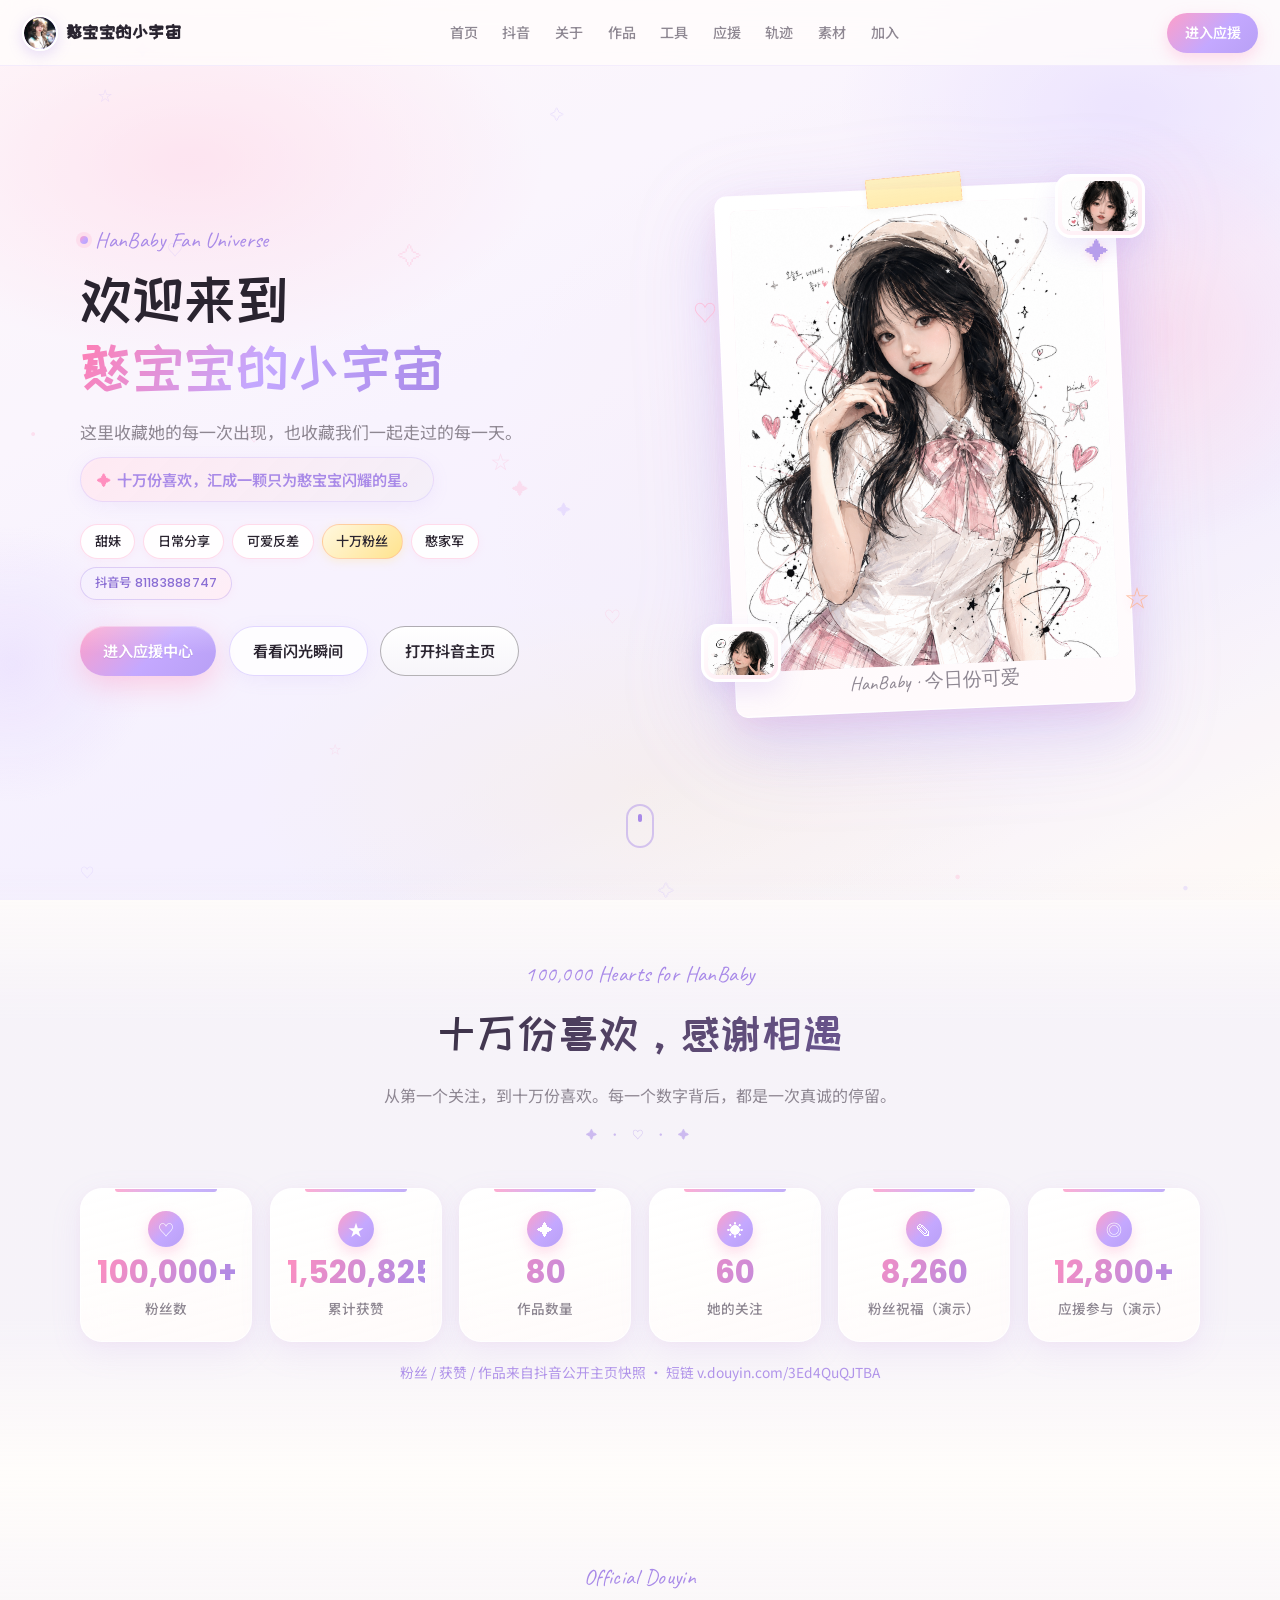
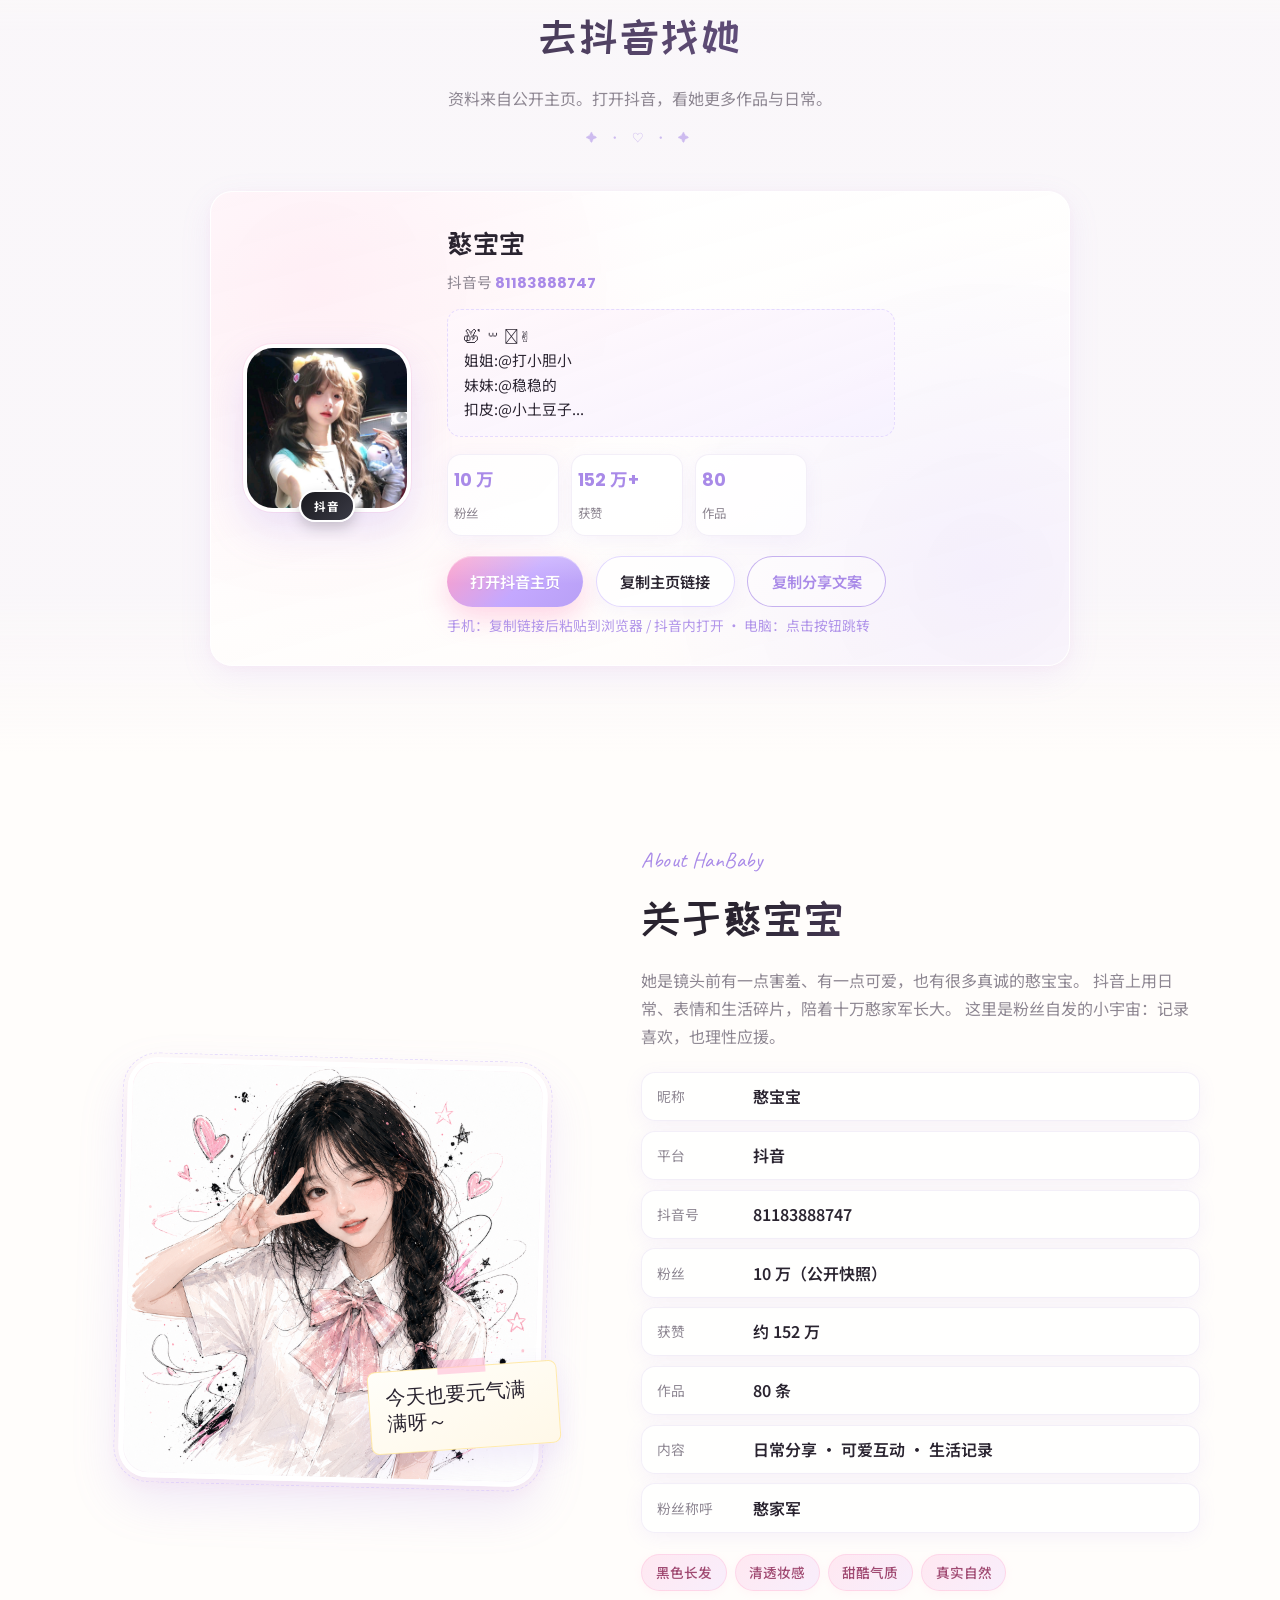
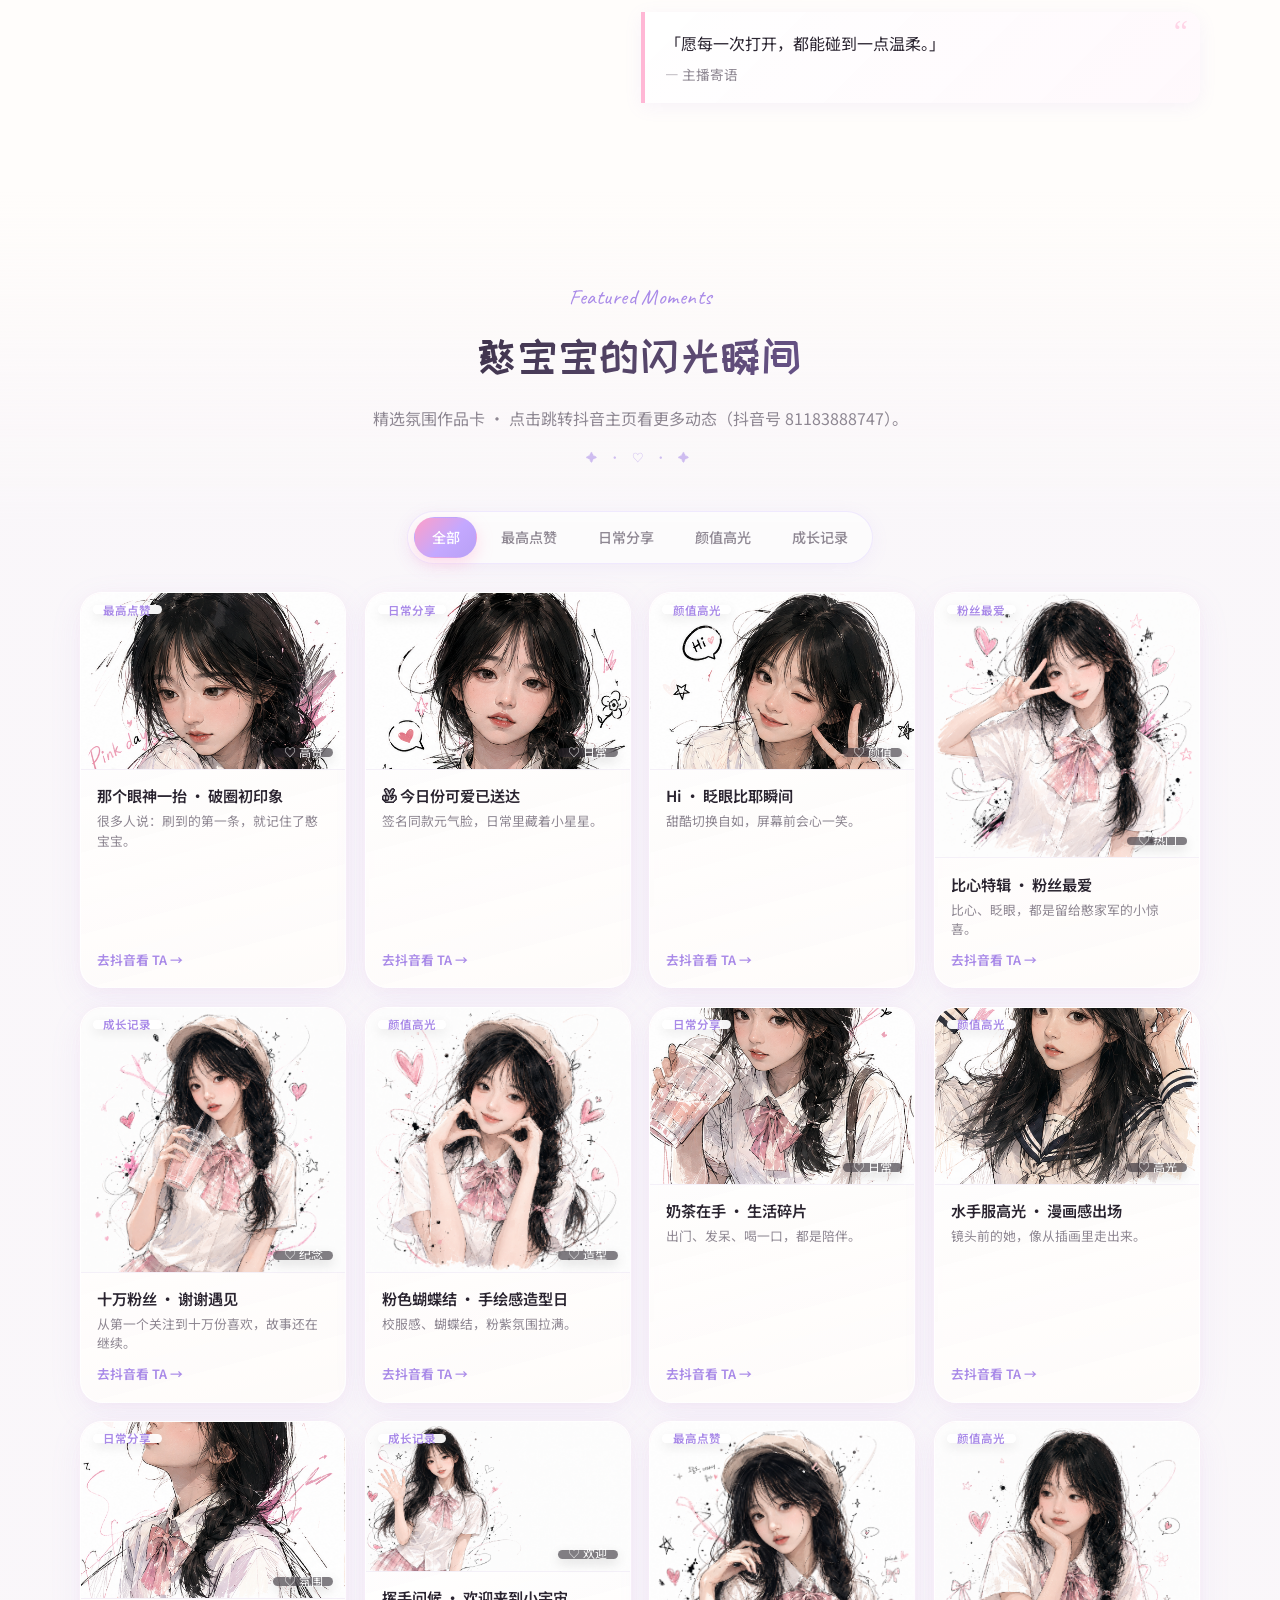
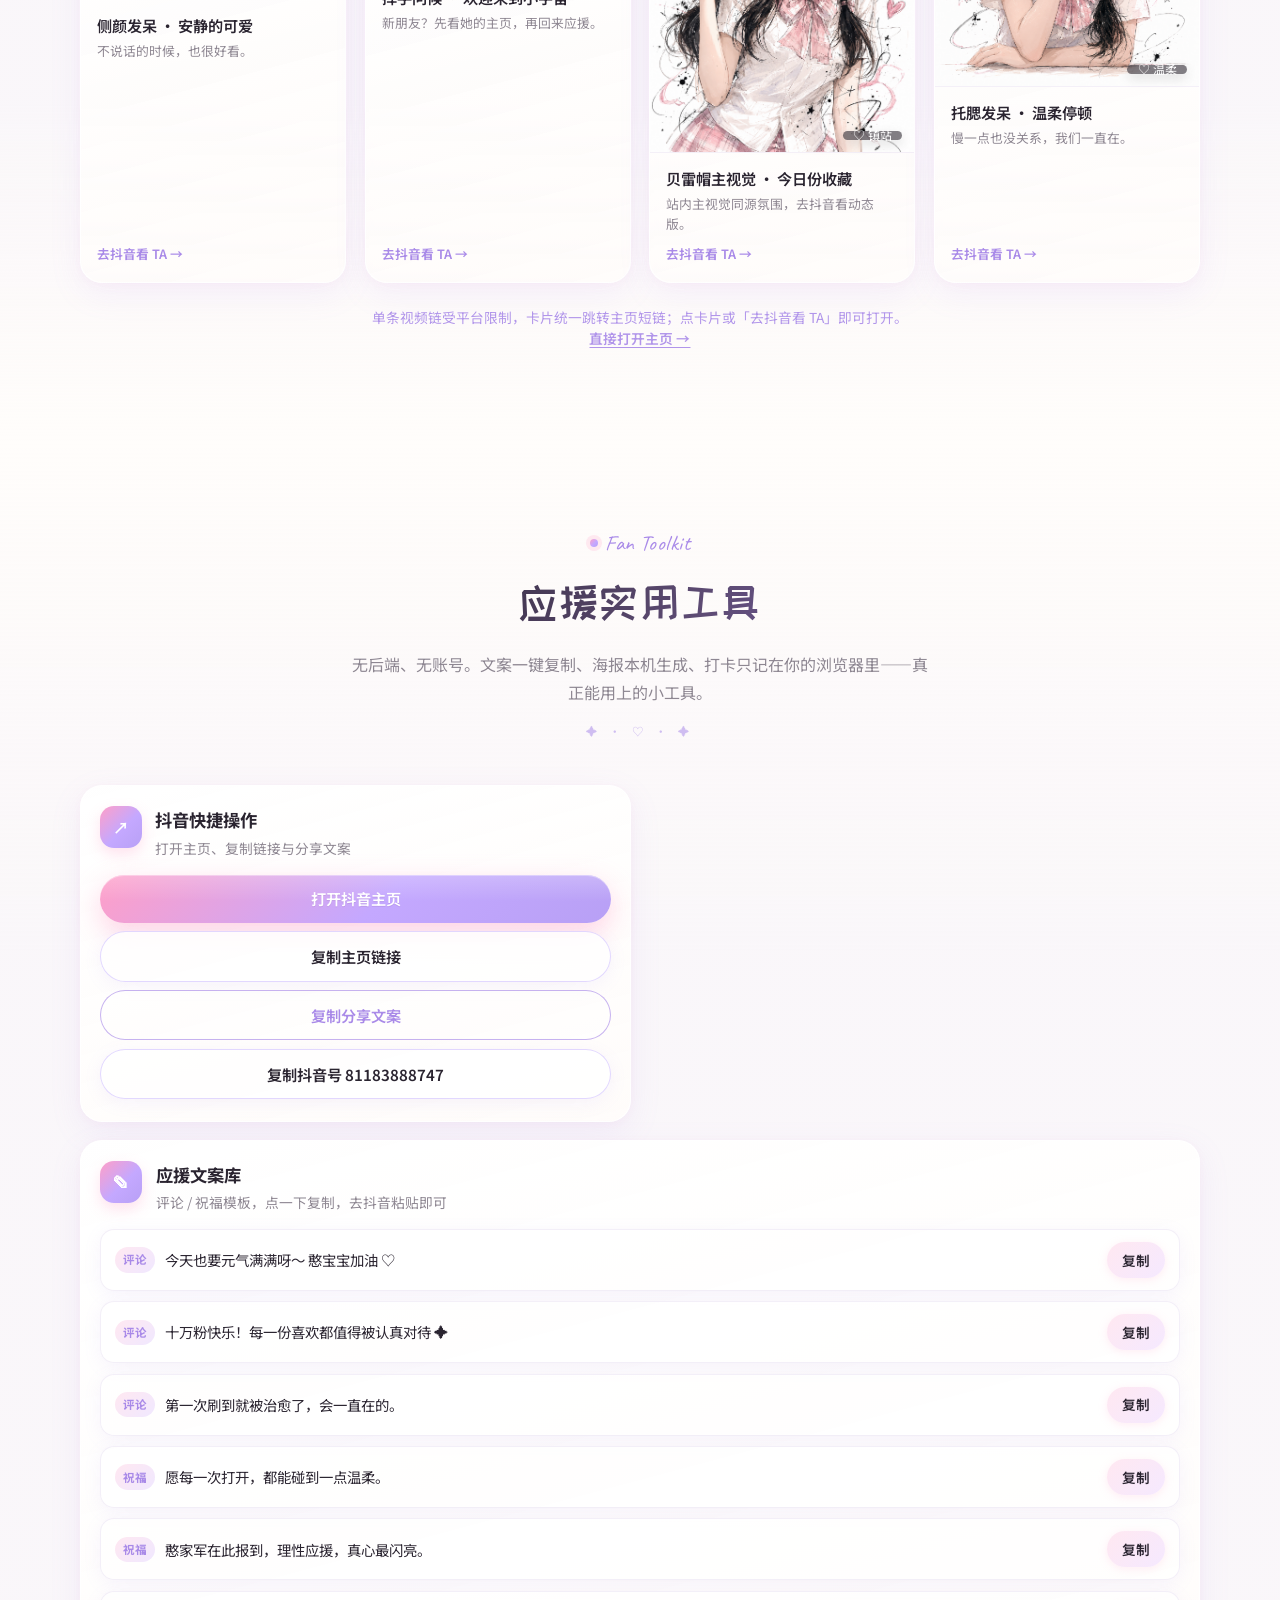
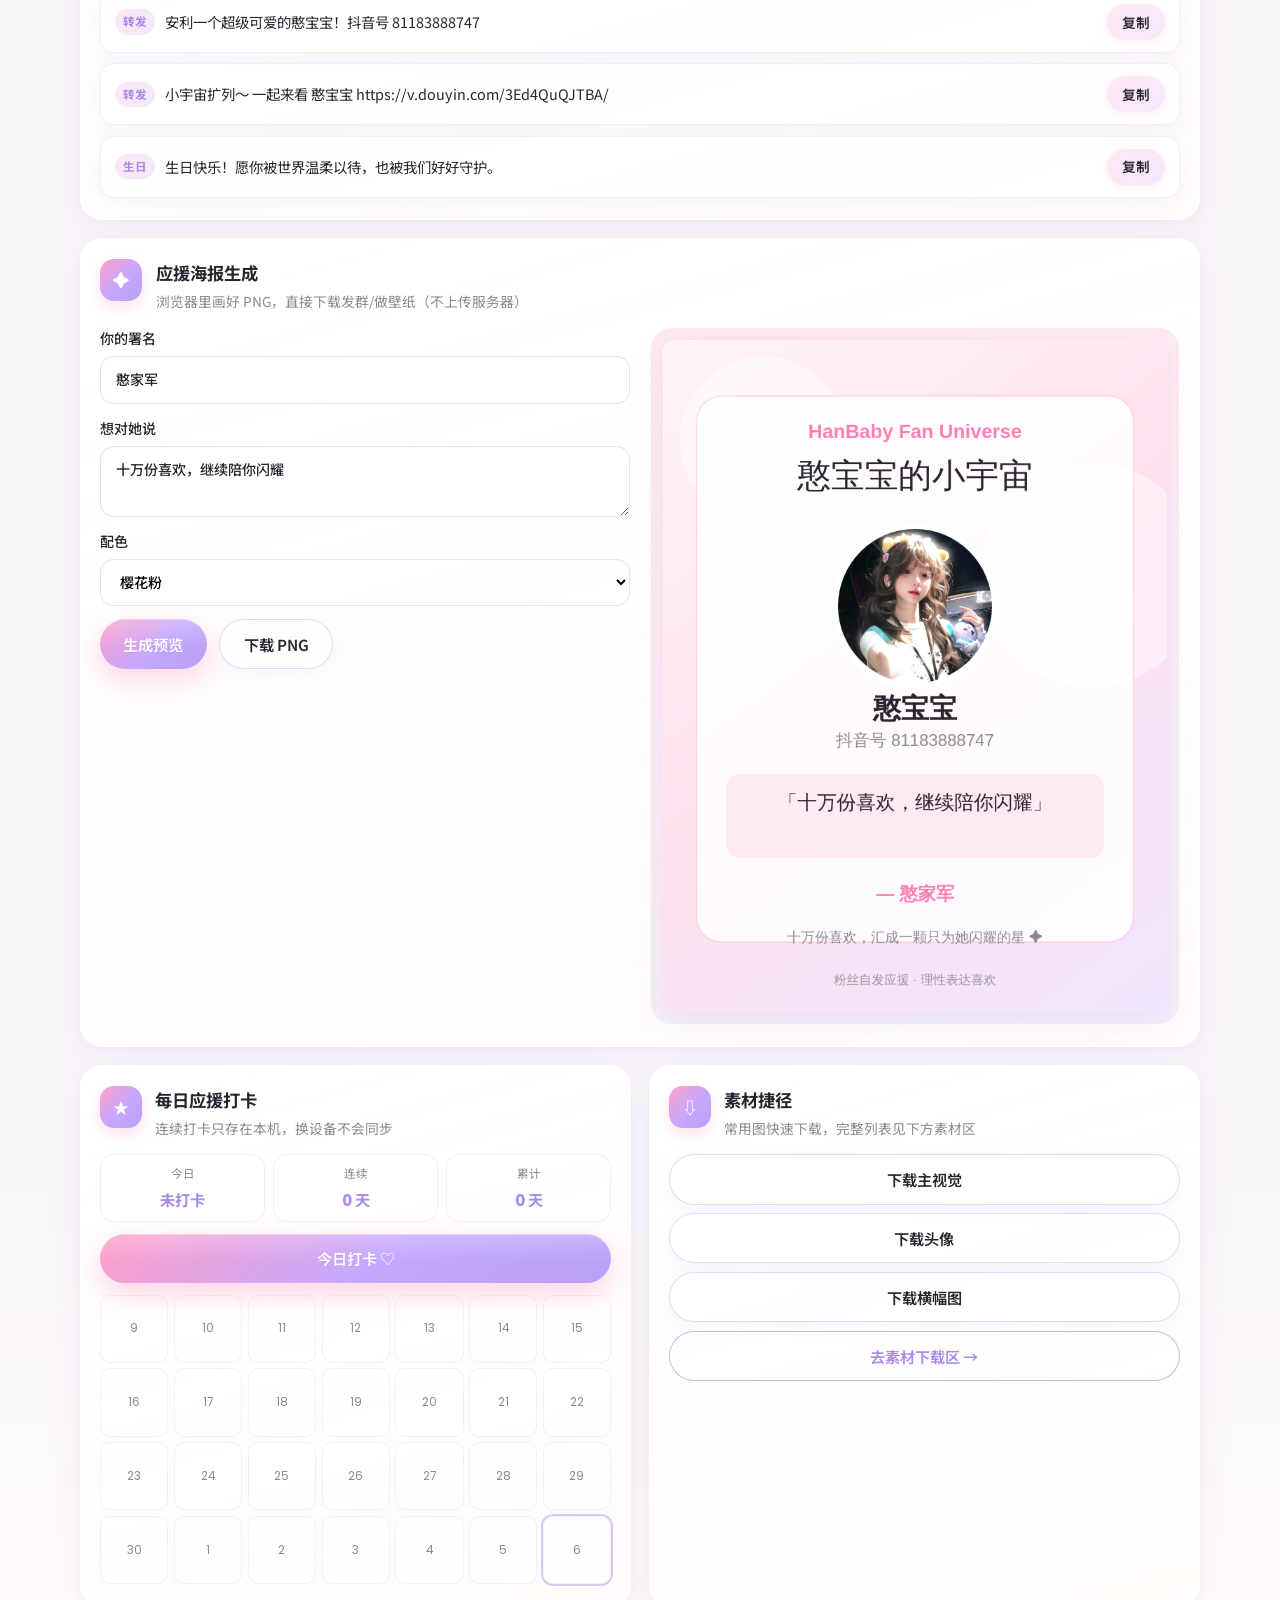
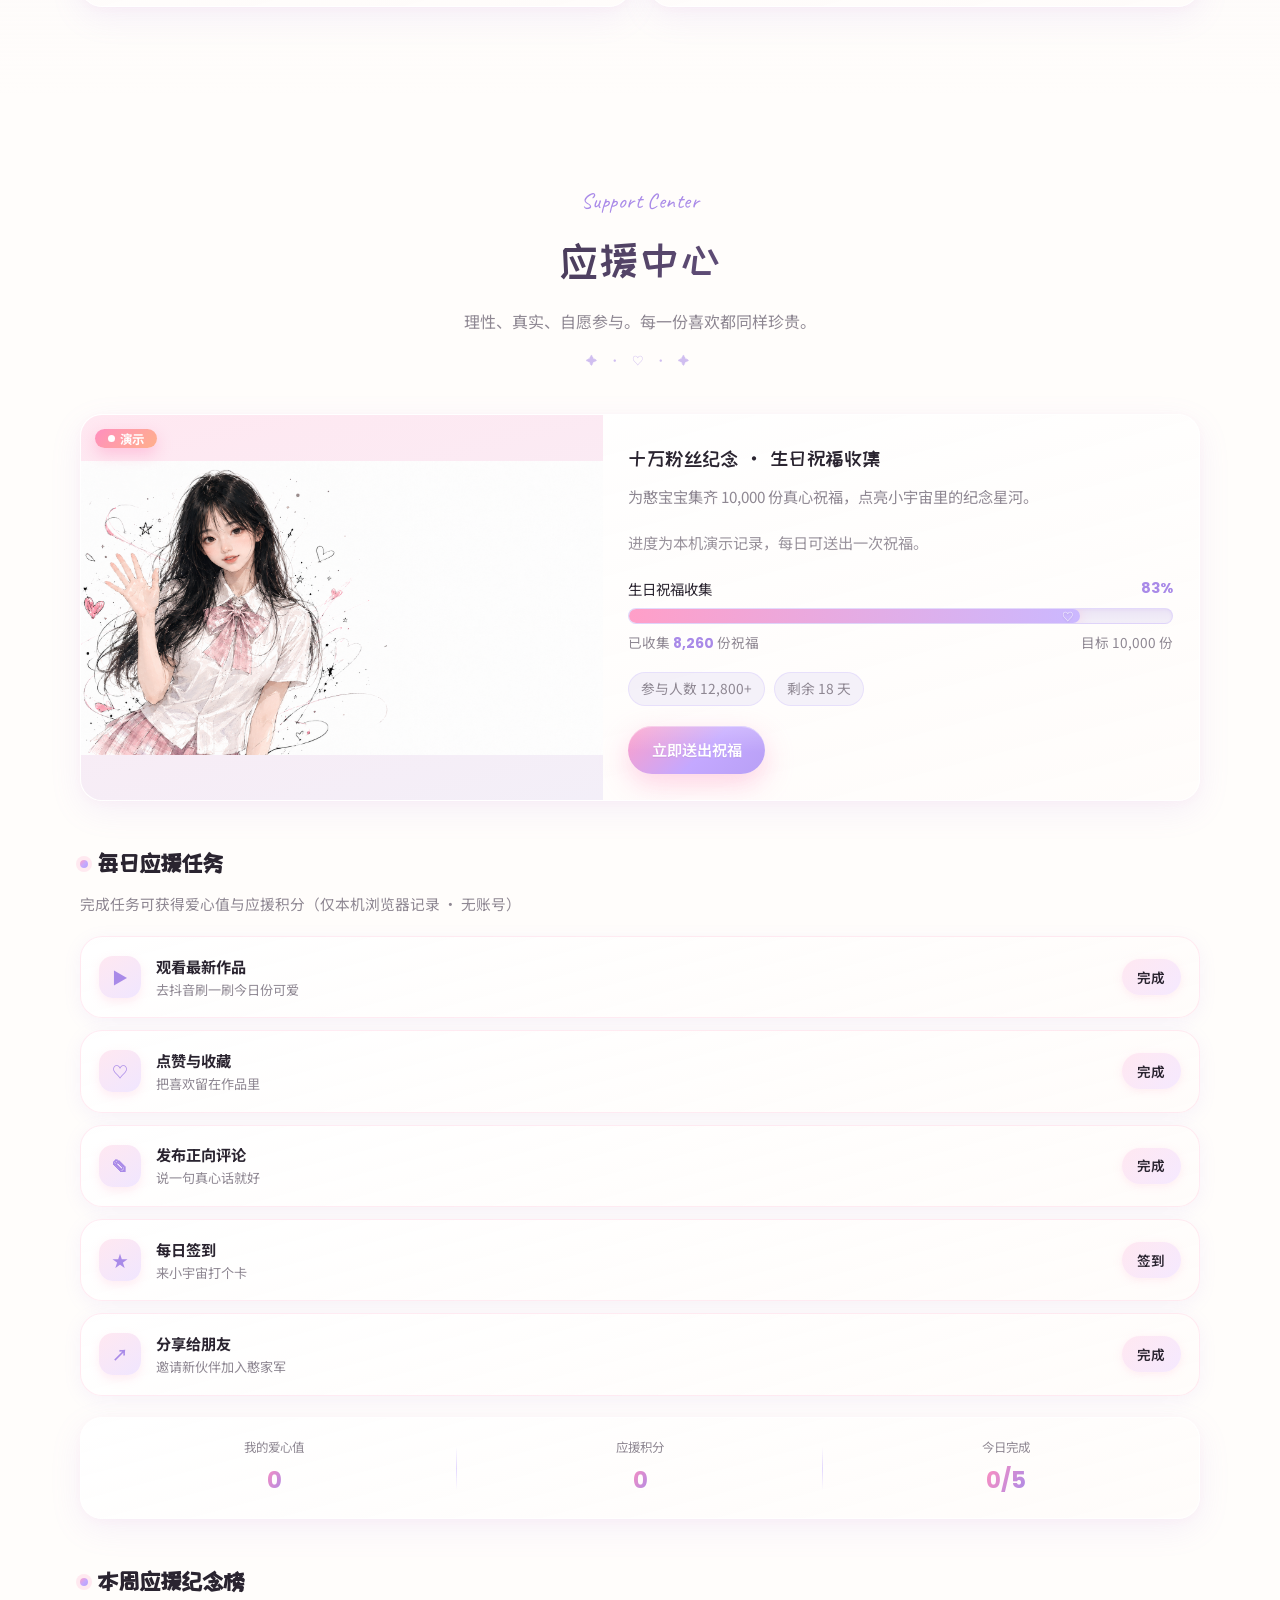
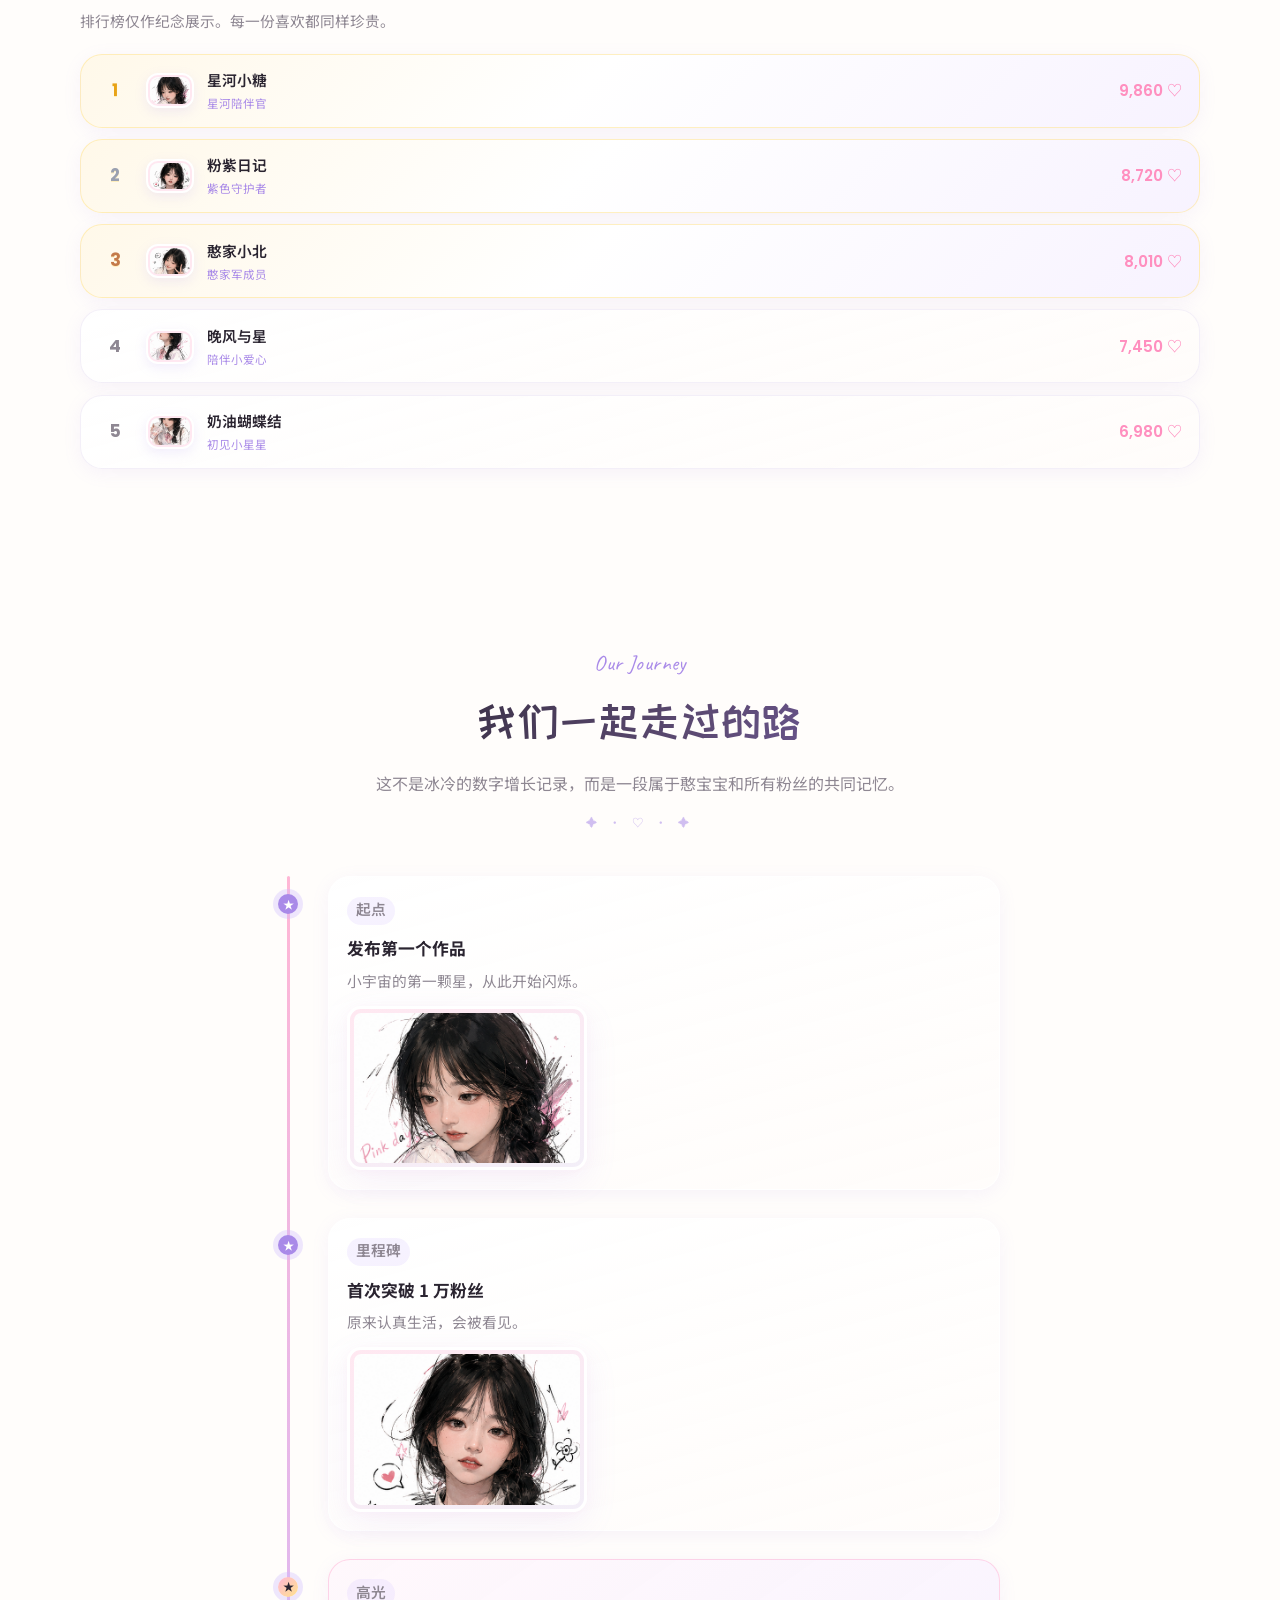
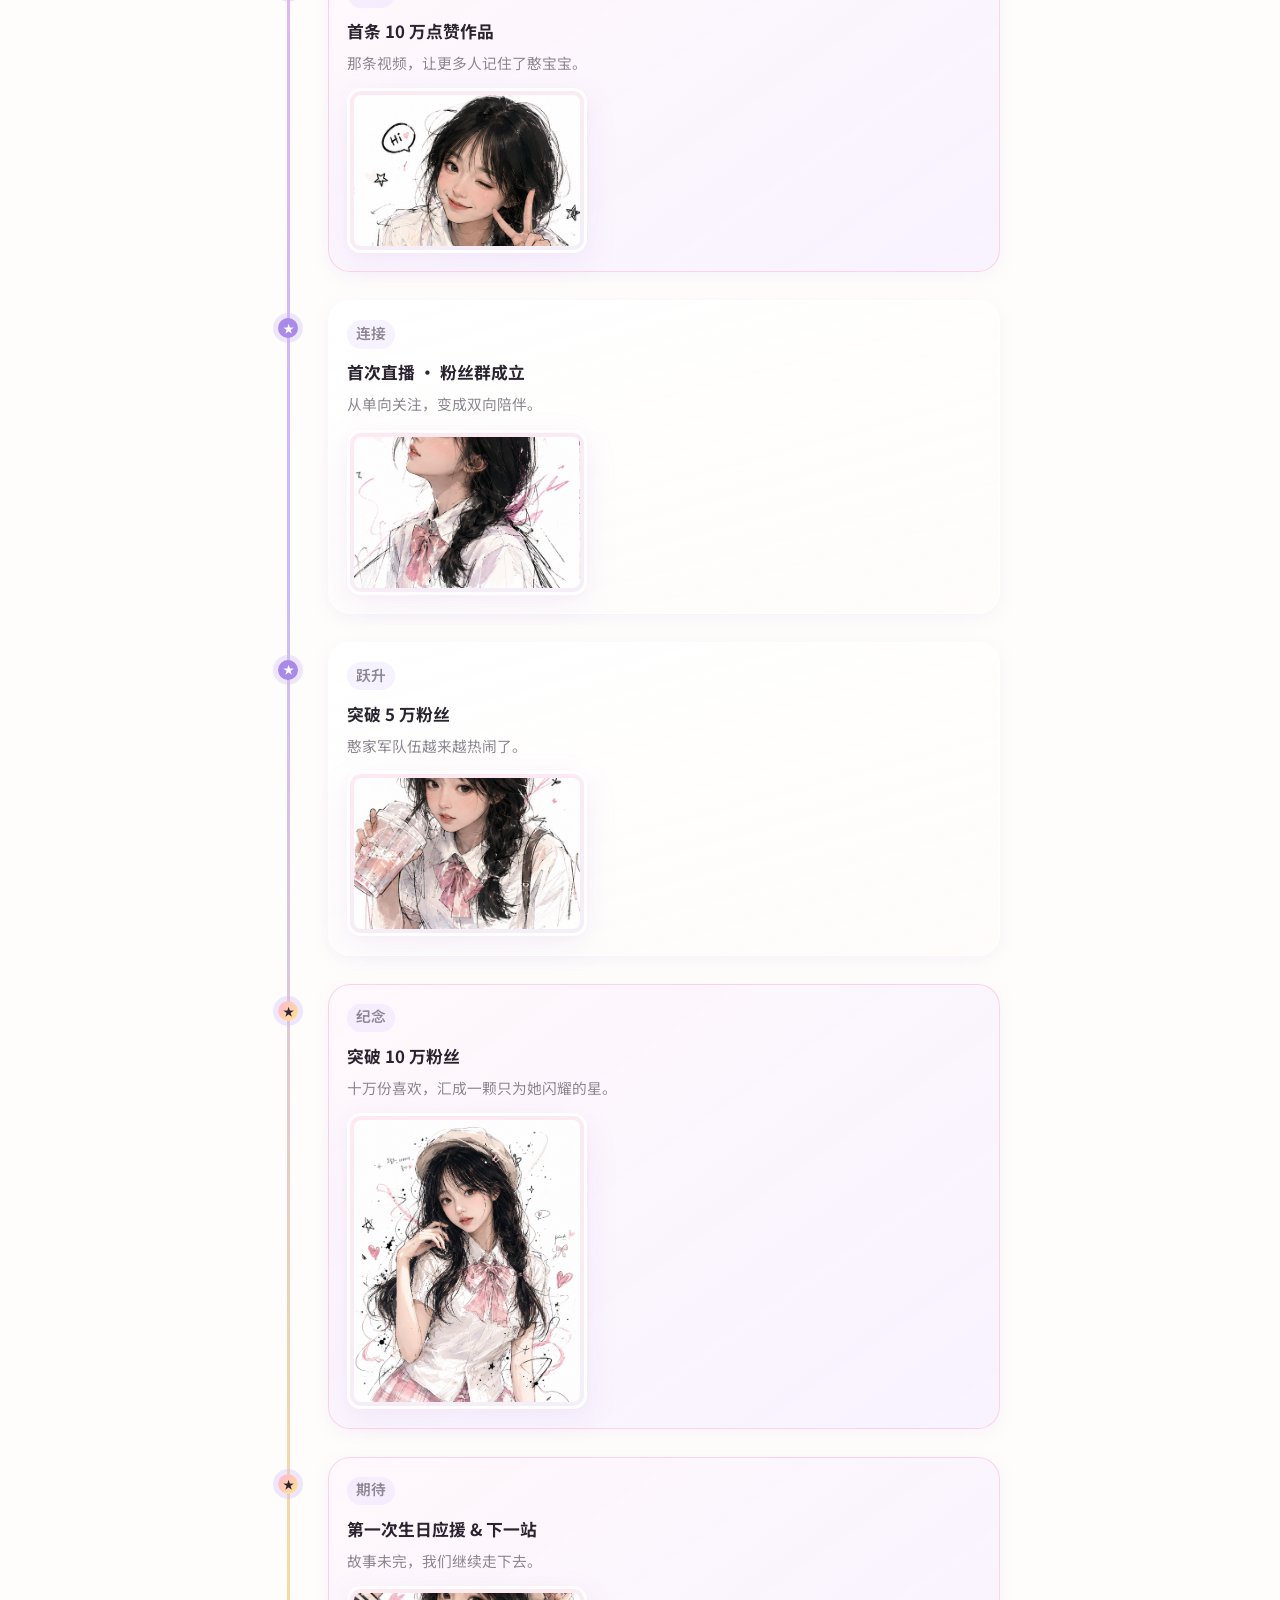
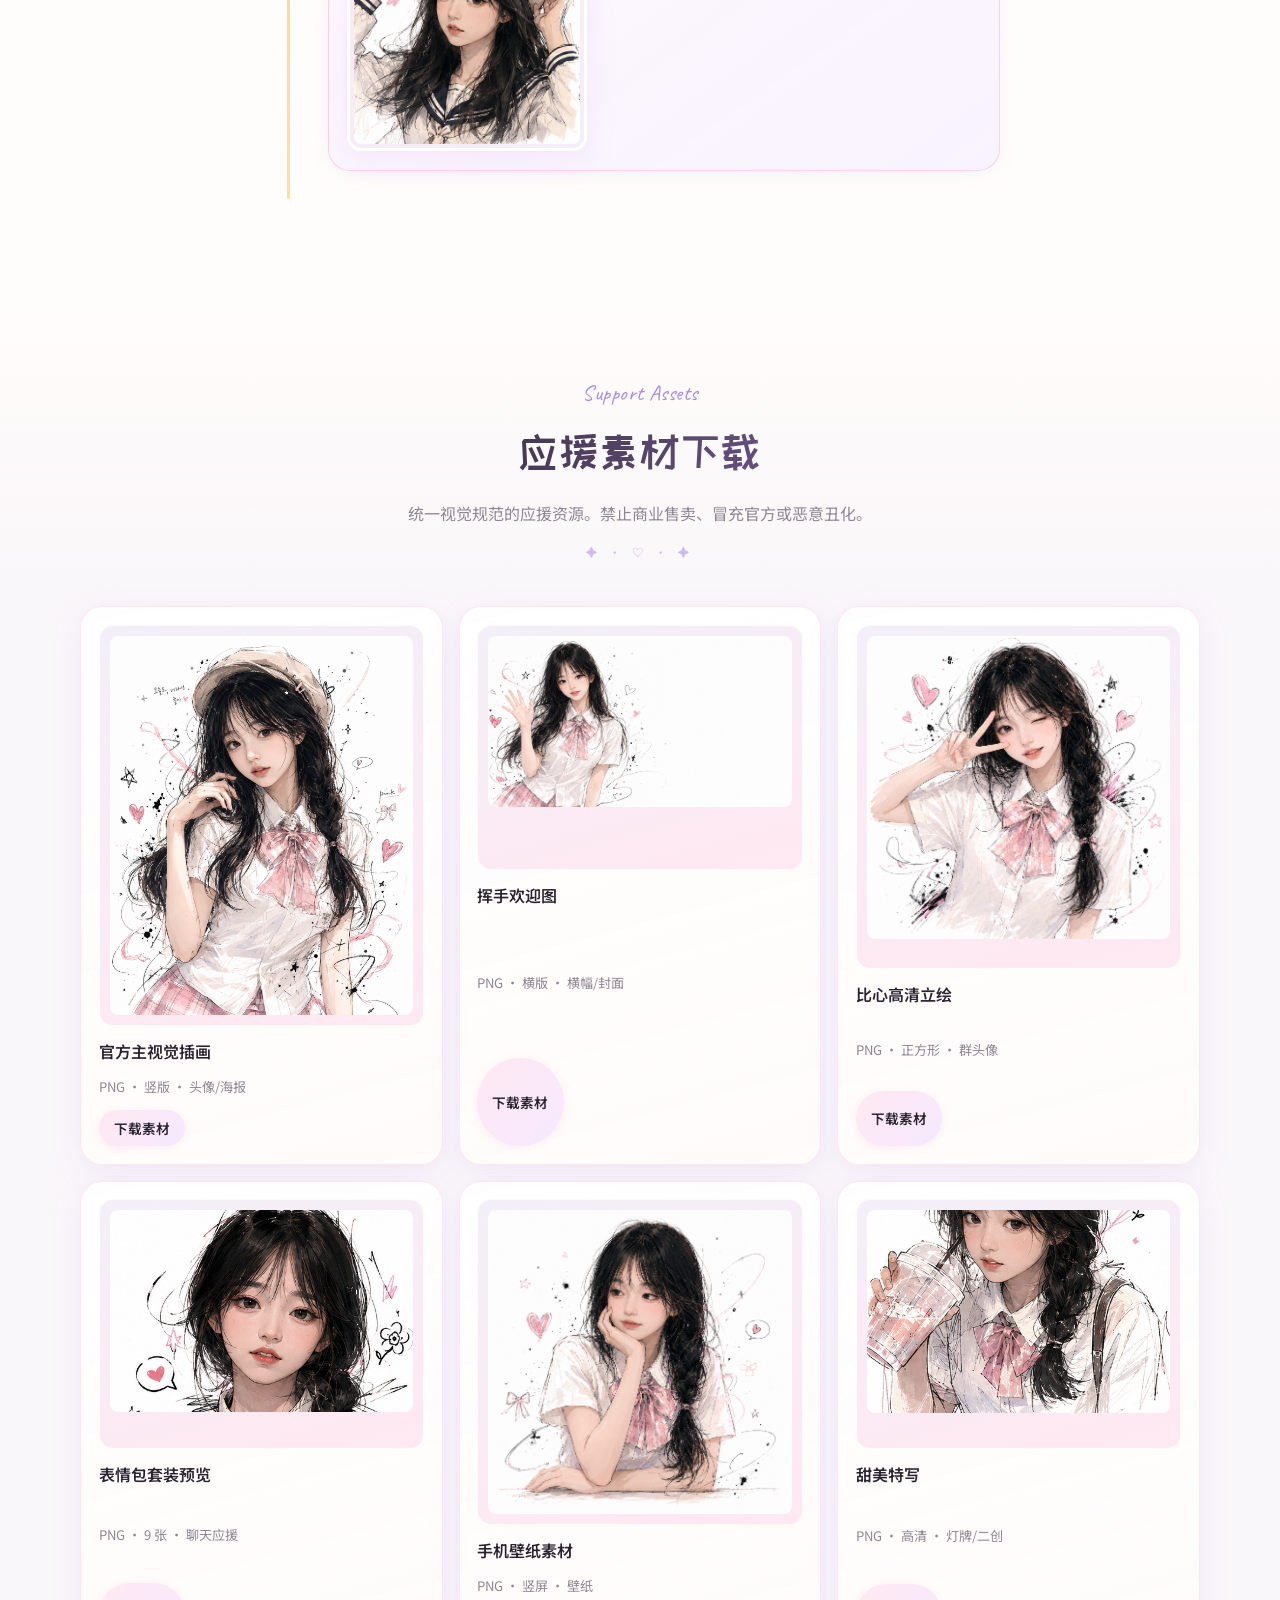
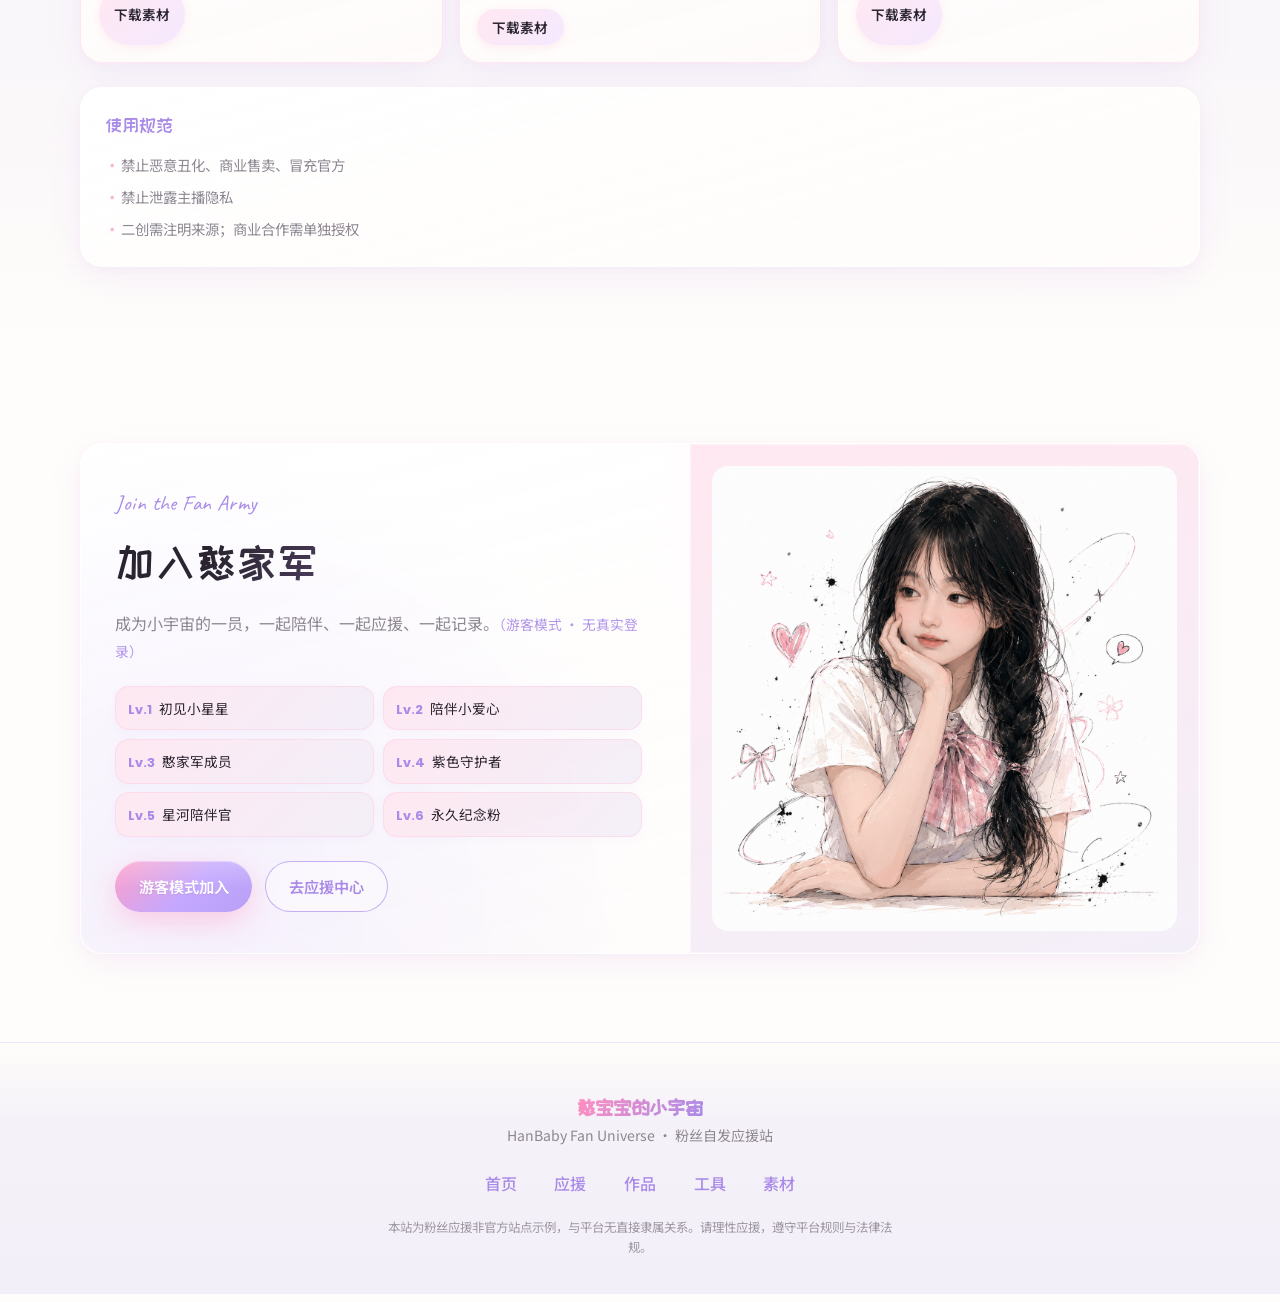
==== commit 48095024: "feat: replace mini-games with practical fan toolkit (copy, poster, check-in)" ====
--- a/index.html
+++ b/index.html
@@ -9,7 +9,7 @@
   <link rel="preconnect" href="https://fonts.googleapis.com" />
   <link rel="preconnect" href="https://fonts.gstatic.com" crossorigin />
   <link href="https://fonts.googleapis.com/css2?family=Caveat:wght@500;700&family=Noto+Sans+SC:wght@400;500;600;700&family=Poppins:wght@500;600;700&family=ZCOOL+KuaiLe&display=swap" rel="stylesheet" />
-  <link rel="stylesheet" href="css/style.css?v=11" />
+  <link rel="stylesheet" href="css/style.css?v=12" />
 </head>
 <body>
   <div class="bg-glow" aria-hidden="true"></div>
@@ -28,7 +28,7 @@
       <a href="#douyin">抖音</a>
       <a href="#about">关于</a>
       <a href="#works">作品</a>
-      <a href="#play">游戏</a>
+      <a href="#tools">工具</a>
       <a href="#support">应援</a>
       <a href="#timeline">轨迹</a>
       <a href="#assets">素材</a>
@@ -230,37 +230,126 @@
       </div>
     </section>
 
-    <!-- 互动小游戏 -->
-    <section class="section play" id="play">
+    <!-- 实用工具（纯前端，无需后端） -->
+    <section class="section tools" id="tools">
       <div class="container">
         <div class="section-head">
           <p class="eyebrow">
             <span class="eyebrow-dot" aria-hidden="true"></span>
-            Play with HanBaby
+            Fan Toolkit
           </p>
-          <h2>小宇宙游戏屋</h2>
-          <p class="section-desc">三款轻互动：接爱心、翻牌配对、疯狂比心。分数保存在本机，纯属好玩～</p>
-        </div>
-
-        <div class="game-tabs" role="tablist" aria-label="小游戏切换">
-          <button type="button" class="game-tab active" data-game="catch" role="tab" aria-selected="true">接爱心</button>
-          <button type="button" class="game-tab" data-game="memory" role="tab" aria-selected="false">翻牌配对</button>
-          <button type="button" class="game-tab" data-game="tap" role="tab" aria-selected="false">疯狂比心</button>
-        </div>
-
-        <div class="game-shell glass">
-          <div class="game-hud">
-            <div class="game-stat"><span>得分</span><strong id="gameScore">0</strong></div>
-            <div class="game-stat"><span>时间</span><strong id="gameTime">—</strong></div>
-            <div class="game-stat"><span>最高</span><strong id="gameBest">0</strong></div>
-          </div>
-          <p class="game-tip" id="gameTip">点开始，接住下落的爱心 ♡（点到星星 ✦ 会扣分哦）</p>
-          <div class="game-stage" id="gameStage" aria-live="polite"></div>
-          <div class="game-actions">
-            <button type="button" class="btn btn-primary" id="gameStartBtn">开始游戏</button>
-            <button type="button" class="btn btn-ghost" id="gameResetBtn">重来</button>
-          </div>
-          <p class="game-result" id="gameResult" hidden></p>
+          <h2>应援实用工具</h2>
+          <p class="section-desc">
+            无后端、无账号。文案一键复制、海报本机生成、打卡只记在你的浏览器里——真正能用上的小工具。
+          </p>
+        </div>
+
+        <div class="tools-grid">
+          <!-- 1 快捷入口 -->
+          <article class="tool-card glass">
+            <div class="tool-head">
+              <span class="tool-icon">↗</span>
+              <div>
+                <h3>抖音快捷操作</h3>
+                <p>打开主页、复制链接与分享文案</p>
+              </div>
+            </div>
+            <div class="tool-body tool-actions-col">
+              <a class="btn btn-primary" href="https://v.douyin.com/3Ed4QuQJTBA/" target="_blank" rel="noopener noreferrer">打开抖音主页</a>
+              <button type="button" class="btn btn-ghost" id="toolCopyLink">复制主页链接</button>
+              <button type="button" class="btn btn-outline" id="toolCopyShare">复制分享文案</button>
+              <button type="button" class="btn btn-ghost" id="toolCopyId">复制抖音号 81183888747</button>
+            </div>
+          </article>
+
+          <!-- 2 文案库 -->
+          <article class="tool-card glass tool-card-wide">
+            <div class="tool-head">
+              <span class="tool-icon">✎</span>
+              <div>
+                <h3>应援文案库</h3>
+                <p>评论 / 祝福模板，点一下复制，去抖音粘贴即可</p>
+              </div>
+            </div>
+            <div class="tool-body">
+              <div class="copy-list" id="copyList"></div>
+            </div>
+          </article>
+
+          <!-- 3 海报生成 -->
+          <article class="tool-card glass tool-card-wide">
+            <div class="tool-head">
+              <span class="tool-icon">✦</span>
+              <div>
+                <h3>应援海报生成</h3>
+                <p>浏览器里画好 PNG，直接下载发群/做壁纸（不上传服务器）</p>
+              </div>
+            </div>
+            <div class="tool-body poster-layout">
+              <div class="poster-form">
+                <label>
+                  你的署名
+                  <input type="text" id="posterName" maxlength="12" placeholder="例：星河小糖" value="憨家军" />
+                </label>
+                <label>
+                  想对她说
+                  <textarea id="posterMsg" maxlength="40" rows="2" placeholder="一句真心话">十万份喜欢，继续陪你闪耀</textarea>
+                </label>
+                <label>
+                  配色
+                  <select id="posterTheme">
+                    <option value="pink">樱花粉</option>
+                    <option value="purple">薰衣草紫</option>
+                    <option value="cream">奶油金</option>
+                  </select>
+                </label>
+                <div class="hero-actions">
+                  <button type="button" class="btn btn-primary" id="posterRender">生成预览</button>
+                  <button type="button" class="btn btn-ghost" id="posterDownload">下载 PNG</button>
+                </div>
+              </div>
+              <div class="poster-preview-wrap">
+                <canvas id="posterCanvas" width="720" height="960" aria-label="应援海报预览"></canvas>
+              </div>
+            </div>
+          </article>
+
+          <!-- 4 本地打卡 -->
+          <article class="tool-card glass">
+            <div class="tool-head">
+              <span class="tool-icon">★</span>
+              <div>
+                <h3>每日应援打卡</h3>
+                <p>连续打卡只存在本机，换设备不会同步</p>
+              </div>
+            </div>
+            <div class="tool-body">
+              <div class="checkin-stats">
+                <div><span>今日</span><strong id="checkinToday">未打卡</strong></div>
+                <div><span>连续</span><strong id="checkinStreak">0 天</strong></div>
+                <div><span>累计</span><strong id="checkinTotal">0 天</strong></div>
+              </div>
+              <button type="button" class="btn btn-primary" id="checkinBtn">今日打卡 ♡</button>
+              <div class="checkin-cal" id="checkinCal" aria-label="近 28 天打卡"></div>
+            </div>
+          </article>
+
+          <!-- 5 素材捷径 -->
+          <article class="tool-card glass">
+            <div class="tool-head">
+              <span class="tool-icon">⇩</span>
+              <div>
+                <h3>素材捷径</h3>
+                <p>常用图快速下载，完整列表见下方素材区</p>
+              </div>
+            </div>
+            <div class="tool-body tool-actions-col">
+              <button type="button" class="btn btn-ghost" data-quick-dl="assets/hero_1.png">下载主视觉</button>
+              <button type="button" class="btn btn-ghost" data-quick-dl="assets/douyin/avatar.jpg">下载头像</button>
+              <button type="button" class="btn btn-ghost" data-quick-dl="assets/hero_2.png">下载横幅图</button>
+              <a class="btn btn-outline" href="#assets">去素材下载区 →</a>
+            </div>
+          </article>
         </div>
       </div>
     </section>
@@ -444,6 +533,7 @@
         <a href="#home">首页</a>
         <a href="#support">应援</a>
         <a href="#works">作品</a>
+        <a href="#tools">工具</a>
         <a href="#assets">素材</a>
       </div>
       <p class="disclaimer">本站为粉丝应援非官方站点示例，与平台无直接隶属关系。请理性应援，遵守平台规则与法律法规。</p>
@@ -464,9 +554,9 @@
       <span class="bn-icon heart">♡</span>
       <span>应援</span>
     </a>
-    <a href="#play" class="bn-item" data-nav="play">
+    <a href="#tools" class="bn-item" data-nav="tools">
       <span class="bn-icon">✦</span>
-      <span>游戏</span>
+      <span>工具</span>
     </a>
     <a href="#join" class="bn-item" data-nav="join">
       <span class="bn-icon">◎</span>
@@ -486,7 +576,7 @@
     </div>
   </div>
 
-  <script src="js/main.js?v=11"></script>
-  <script src="js/games.js?v=11"></script>
+  <script src="js/main.js?v=12"></script>
+  <script src="js/tools.js?v=12"></script>
 </body>
 </html>
--- a/css/style.css
+++ b/css/style.css
@@ -339,13 +339,250 @@
 }
 
 .section.works,
-.section.play,
+.section.tools,
 .section.douyin-sec,
 .section.assets-sec {
   background: linear-gradient(180deg, transparent 0%, rgba(243, 239, 248, 0.45) 18%, rgba(243, 239, 248, 0.45) 82%, transparent 100%);
 }
 
-/* ========== Mini games ========== */
+/* ========== Practical tools ========== */
+.tools-grid {
+  display: grid;
+  grid-template-columns: 1fr;
+  gap: 1.1rem;
+}
+
+@media (min-width: 800px) {
+  .tools-grid {
+    grid-template-columns: 1fr 1fr;
+  }
+  .tool-card-wide {
+    grid-column: 1 / -1;
+  }
+}
+
+.tool-card {
+  padding: 1.25rem 1.2rem 1.35rem;
+  border: 1px solid rgba(255, 255, 255, 0.95);
+  display: flex;
+  flex-direction: column;
+  gap: 1rem;
+}
+
+.tool-head {
+  display: flex;
+  gap: 0.85rem;
+  align-items: flex-start;
+}
+
+.tool-icon {
+  width: 42px;
+  height: 42px;
+  border-radius: 14px;
+  display: grid;
+  place-items: center;
+  flex-shrink: 0;
+  background: var(--grad-btn);
+  color: #fff;
+  font-weight: 700;
+  box-shadow: 0 6px 14px rgba(255, 159, 200, 0.3);
+}
+
+.tool-head h3 {
+  font-size: 1.08rem;
+  margin-bottom: 0.2rem;
+}
+
+.tool-head p {
+  font-size: 0.86rem;
+  color: var(--muted);
+  line-height: 1.5;
+}
+
+.tool-body {
+  display: flex;
+  flex-direction: column;
+  gap: 0.75rem;
+}
+
+.tool-actions-col {
+  gap: 0.55rem;
+}
+
+.tool-actions-col .btn {
+  width: 100%;
+}
+
+.copy-list {
+  display: grid;
+  gap: 0.65rem;
+}
+
+.copy-item {
+  display: grid;
+  grid-template-columns: auto 1fr auto;
+  gap: 0.65rem;
+  align-items: center;
+  padding: 0.75rem 0.85rem;
+  border-radius: var(--radius-sm);
+  background: rgba(255, 255, 255, 0.72);
+  border: 1px solid rgba(243, 239, 248, 0.95);
+  box-shadow: var(--shadow-soft);
+}
+
+.copy-tag {
+  font-size: 0.72rem;
+  font-weight: 700;
+  padding: 0.2rem 0.5rem;
+  border-radius: 999px;
+  background: linear-gradient(135deg, var(--cream-pink), #f0e8ff);
+  color: var(--dream-purple);
+  white-space: nowrap;
+}
+
+.copy-text {
+  font-size: 0.9rem;
+  line-height: 1.5;
+  color: var(--ink);
+}
+
+@media (max-width: 560px) {
+  .copy-item {
+    grid-template-columns: auto 1fr;
+  }
+  .copy-item .btn-sm {
+    grid-column: 1 / -1;
+    justify-self: start;
+  }
+}
+
+.poster-layout {
+  display: grid;
+  gap: 1.25rem;
+}
+
+@media (min-width: 800px) {
+  .poster-layout {
+    grid-template-columns: 1fr 1fr;
+    align-items: start;
+  }
+}
+
+.poster-form {
+  display: grid;
+  gap: 0.85rem;
+}
+
+.poster-form label {
+  display: grid;
+  gap: 0.35rem;
+  font-size: 0.88rem;
+  font-weight: 500;
+}
+
+.poster-form input,
+.poster-form textarea,
+.poster-form select {
+  width: 100%;
+  padding: 0.7rem 0.9rem;
+  border-radius: var(--radius-sm);
+  border: 1.5px solid rgba(203, 184, 255, 0.45);
+  background: rgba(255, 255, 255, 0.94);
+  outline: none;
+  resize: vertical;
+  font: inherit;
+}
+
+.poster-form input:focus,
+.poster-form textarea:focus,
+.poster-form select:focus {
+  border-color: var(--dream-purple);
+  box-shadow: 0 0 0 3px rgba(203, 184, 255, 0.28);
+}
+
+.poster-preview-wrap {
+  background: linear-gradient(165deg, var(--cream-pink), var(--lilac-bg));
+  border-radius: var(--radius);
+  padding: 0.75rem;
+  border: 1px solid rgba(255, 255, 255, 0.85);
+  line-height: 0;
+}
+
+#posterCanvas {
+  width: 100%;
+  height: auto;
+  border-radius: 12px;
+  display: block;
+  background: #fff;
+  box-shadow: var(--shadow);
+}
+
+.checkin-stats {
+  display: grid;
+  grid-template-columns: repeat(3, 1fr);
+  gap: 0.5rem;
+}
+
+.checkin-stats div {
+  text-align: center;
+  padding: 0.55rem 0.3rem;
+  border-radius: var(--radius-sm);
+  background: rgba(255, 255, 255, 0.75);
+  border: 1px solid rgba(243, 239, 248, 0.95);
+}
+
+.checkin-stats span {
+  display: block;
+  font-size: 0.72rem;
+  color: var(--muted);
+  margin-bottom: 0.15rem;
+}
+
+.checkin-stats strong {
+  font-family: var(--font-num);
+  font-size: 0.95rem;
+  color: var(--dream-purple);
+}
+
+#checkinBtn.done,
+#checkinBtn:disabled {
+  opacity: 0.7;
+  pointer-events: none;
+  background: var(--lilac-bg);
+  color: var(--muted);
+  box-shadow: none;
+}
+
+.checkin-cal {
+  display: grid;
+  grid-template-columns: repeat(7, 1fr);
+  gap: 0.35rem;
+}
+
+.checkin-day {
+  aspect-ratio: 1;
+  display: grid;
+  place-items: center;
+  border-radius: 10px;
+  font-size: 0.72rem;
+  font-family: var(--font-num);
+  color: var(--muted);
+  background: rgba(255, 255, 255, 0.55);
+  border: 1px solid rgba(243, 239, 248, 0.9);
+}
+
+.checkin-day.on {
+  background: var(--grad-btn);
+  color: #fff;
+  border-color: transparent;
+  font-weight: 600;
+}
+
+.checkin-day.is-today {
+  box-shadow: 0 0 0 2px rgba(169, 138, 232, 0.45);
+}
+
+/* ========== Mini games (legacy styles unused) ========== */
 .game-tabs {
   display: flex;
   flex-wrap: wrap;
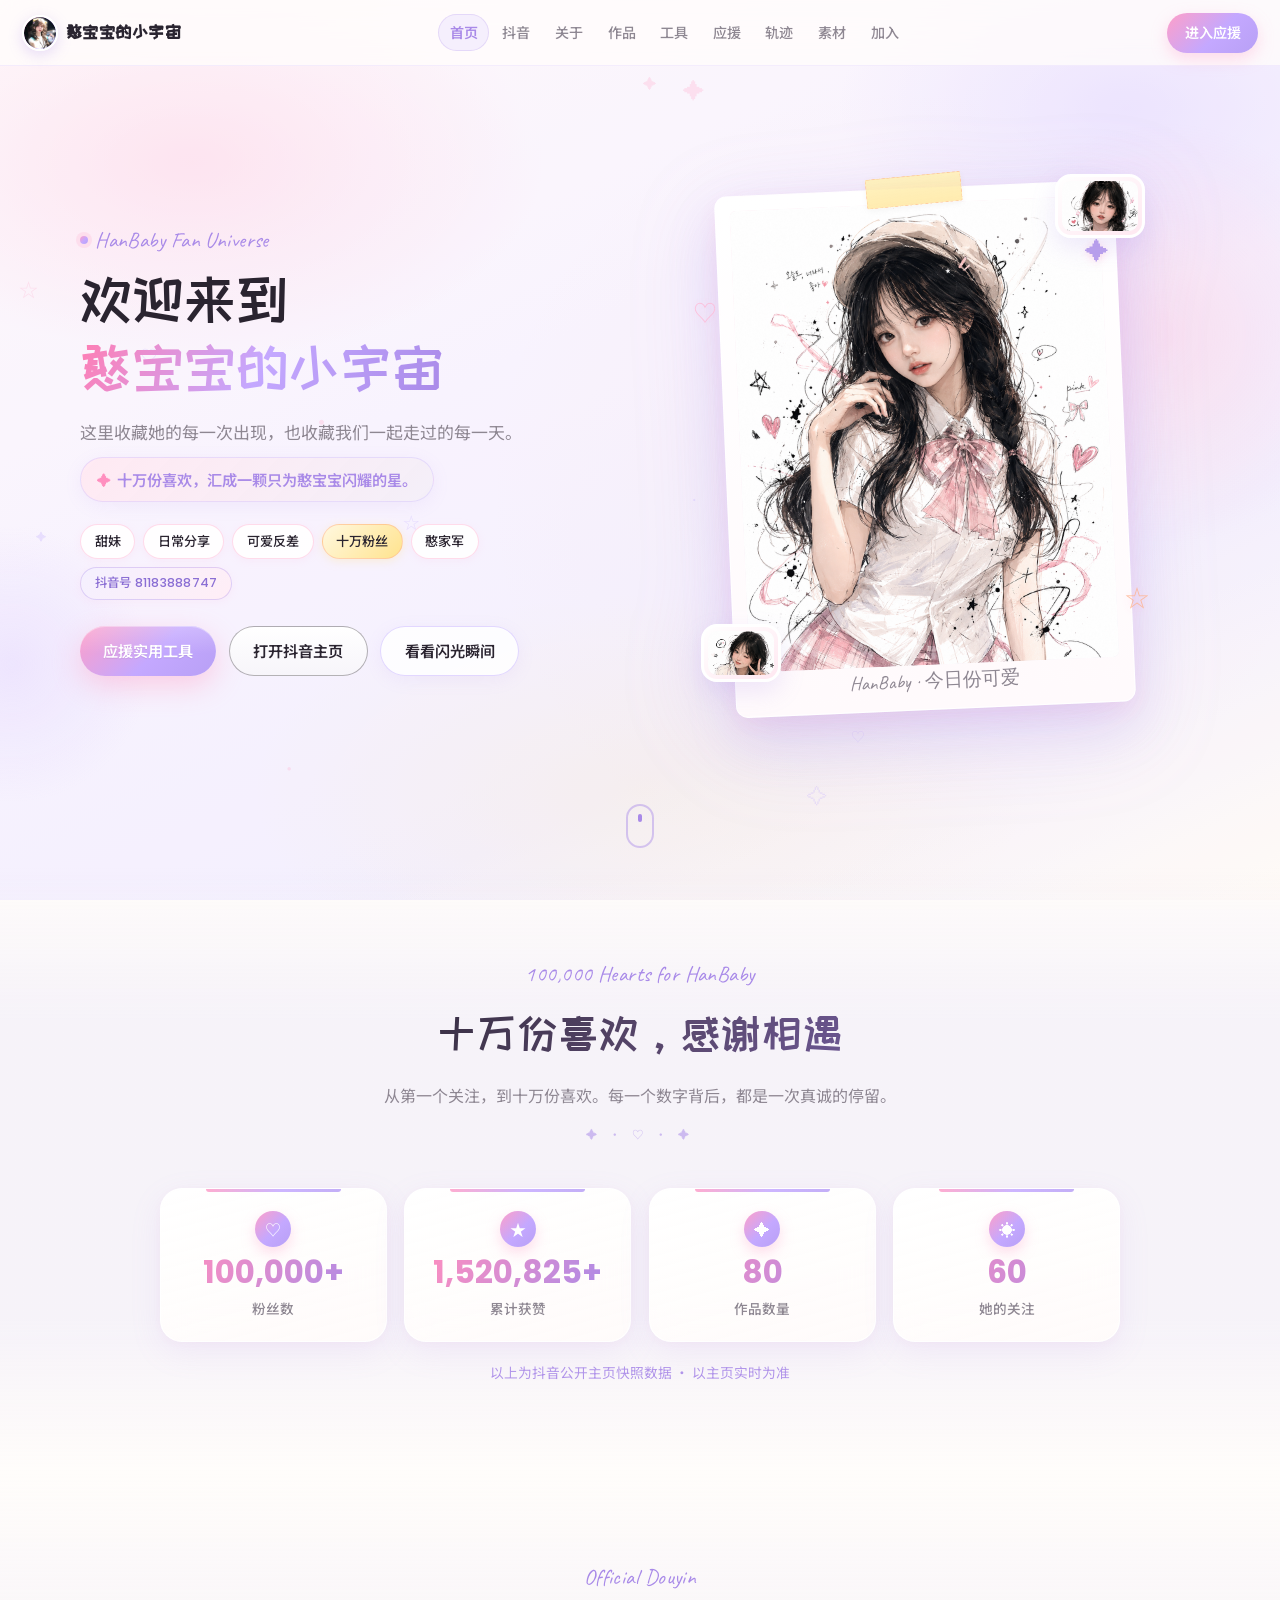
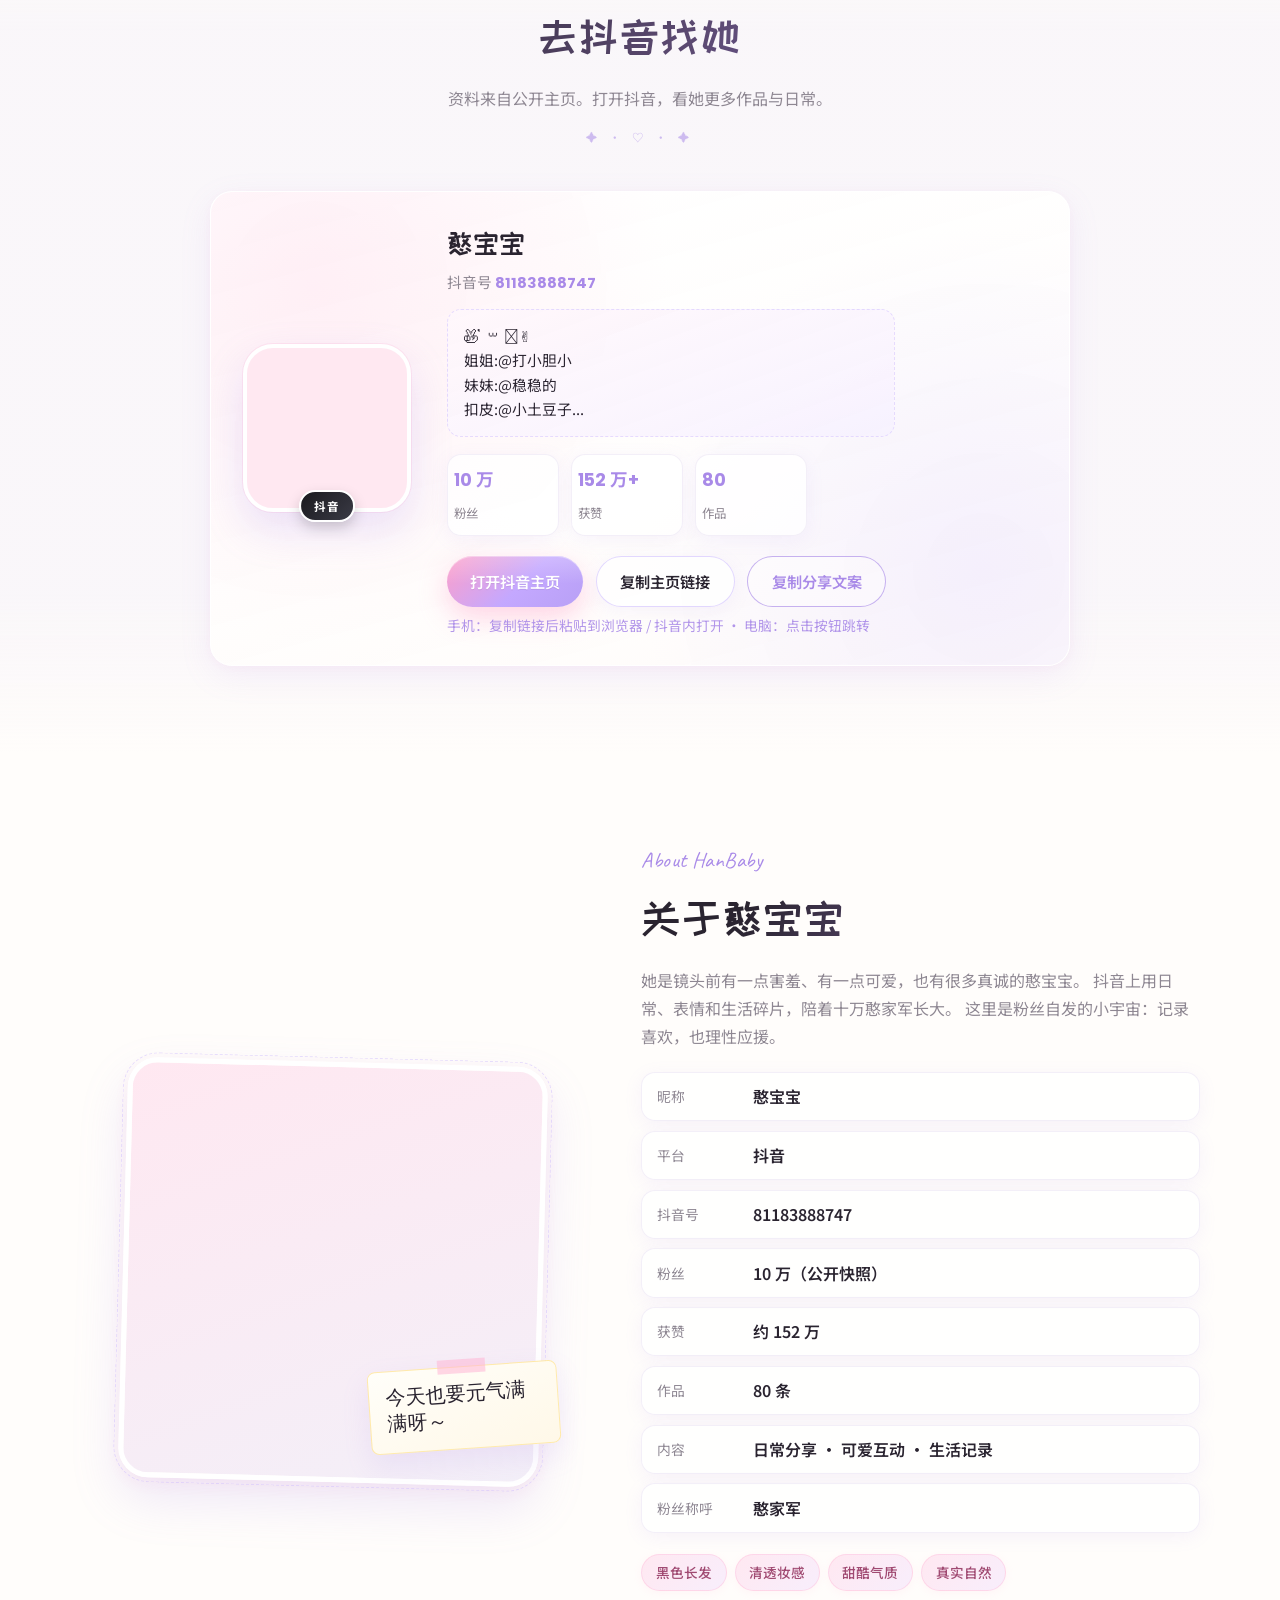
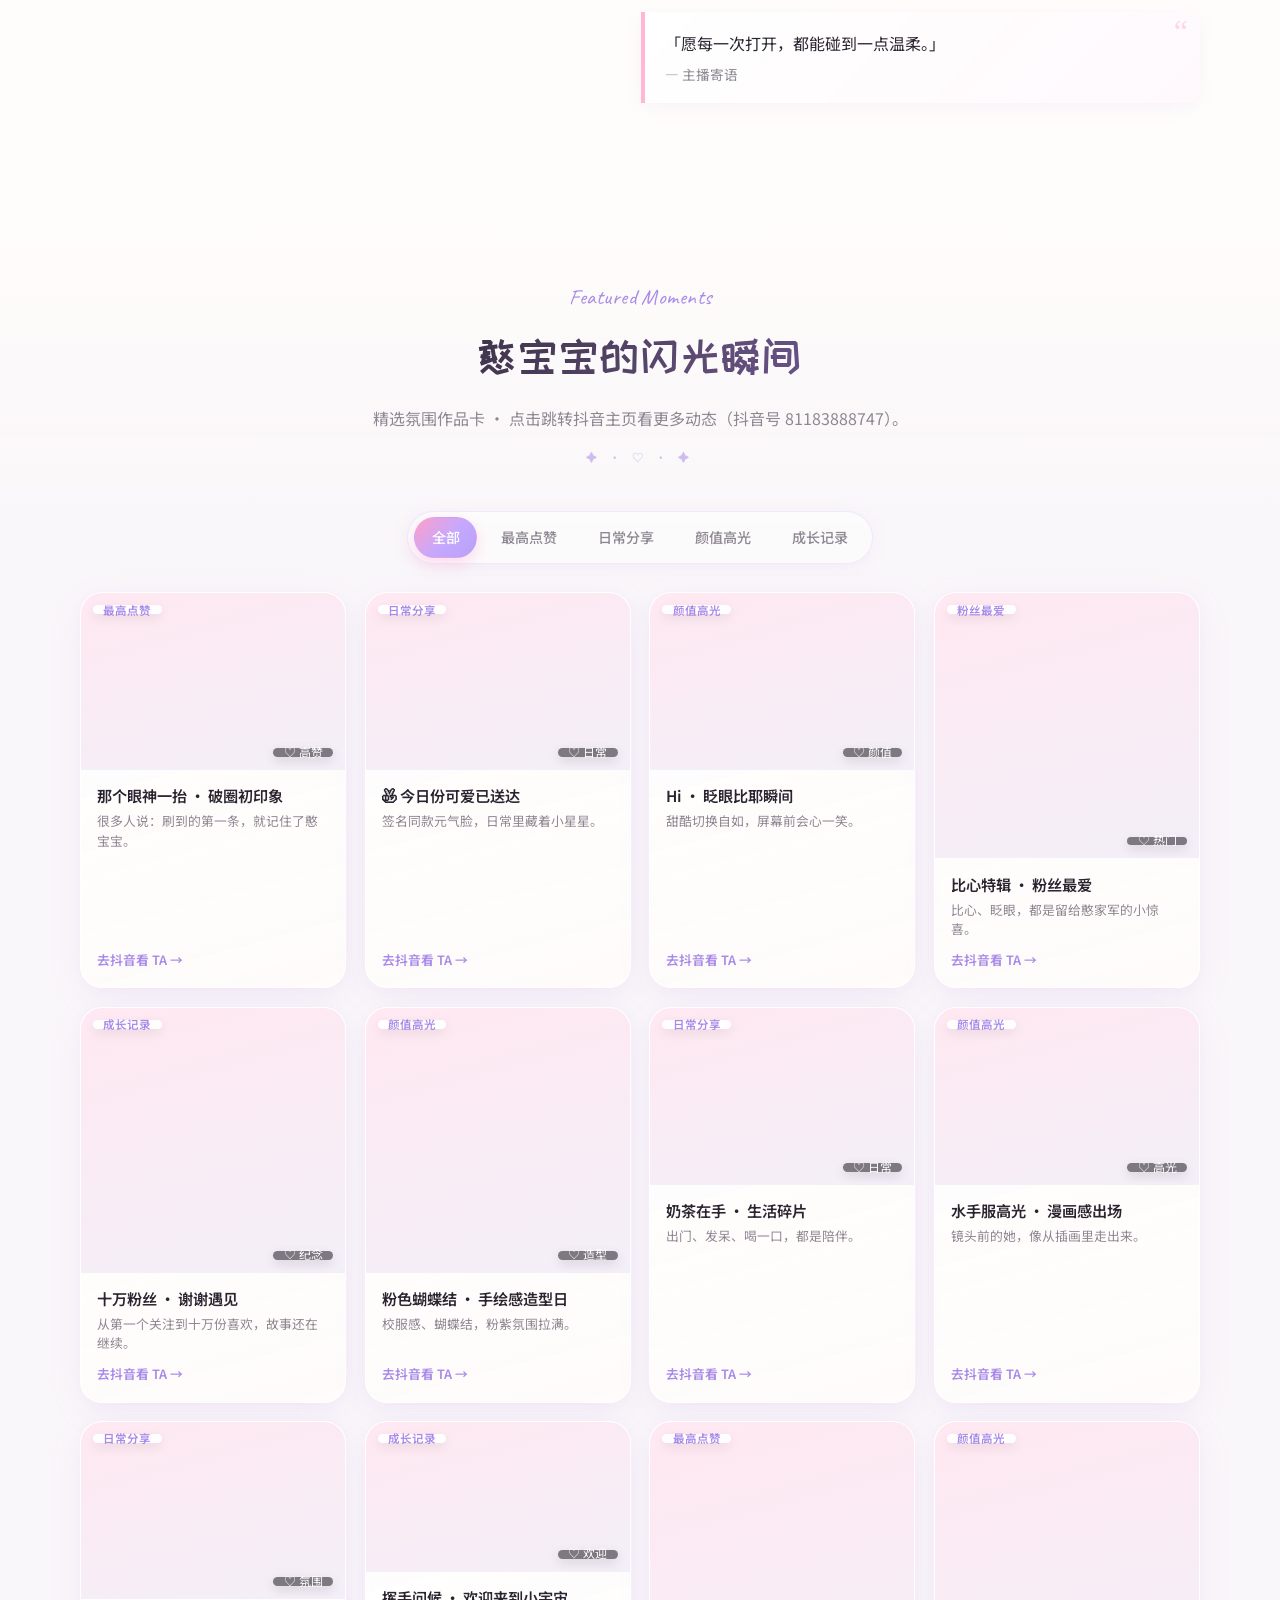
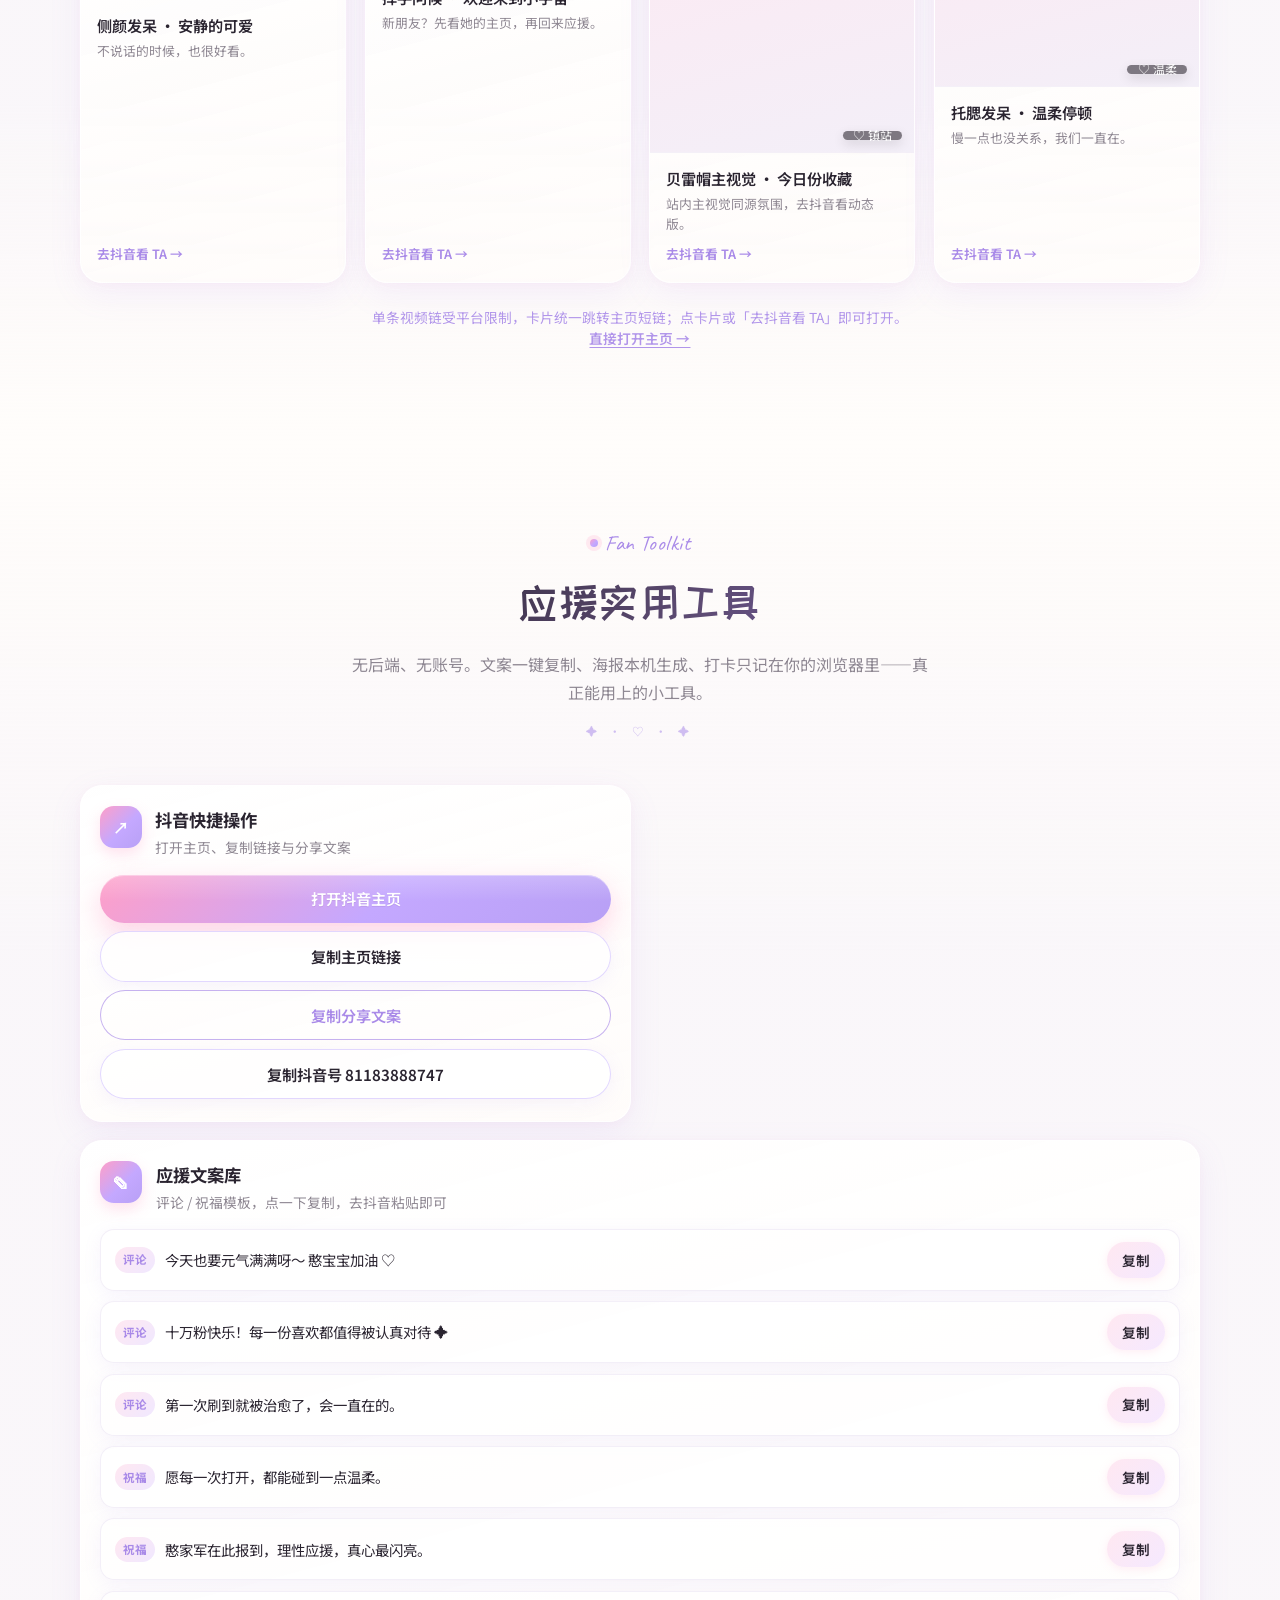
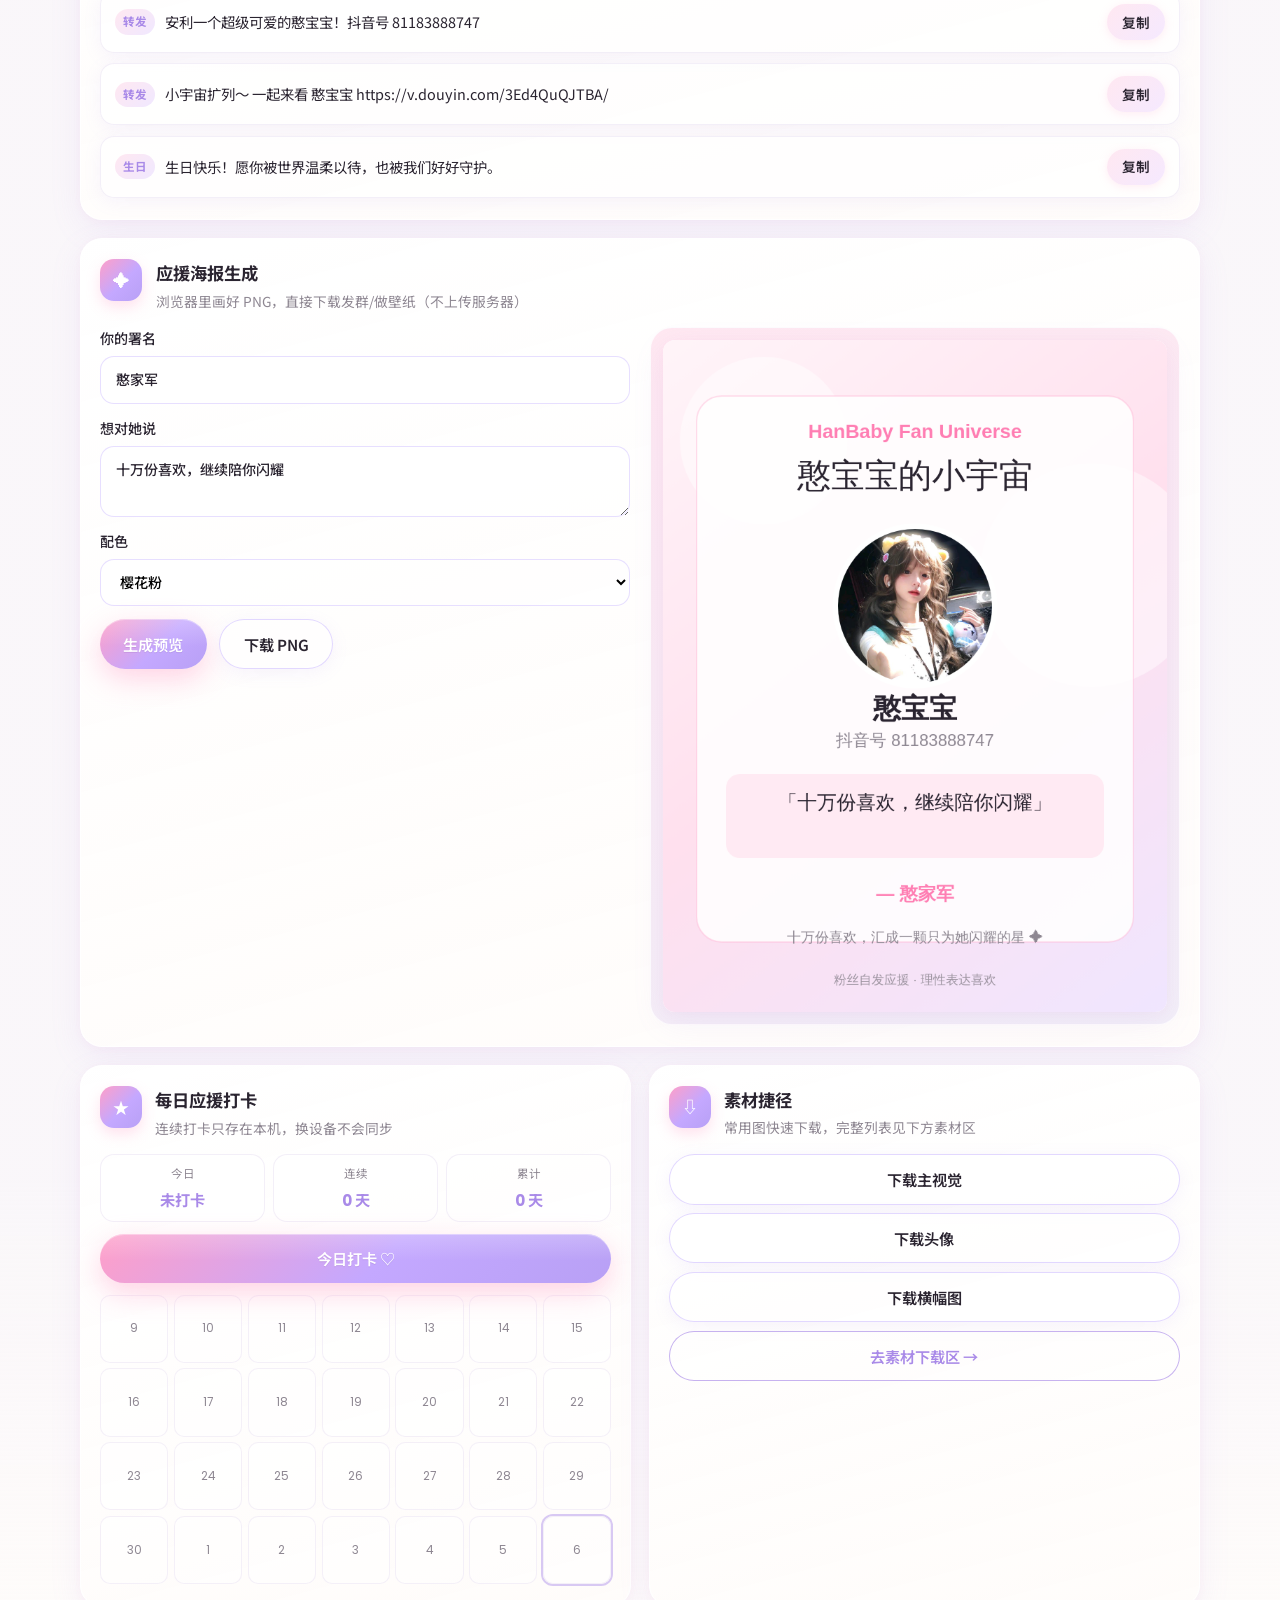
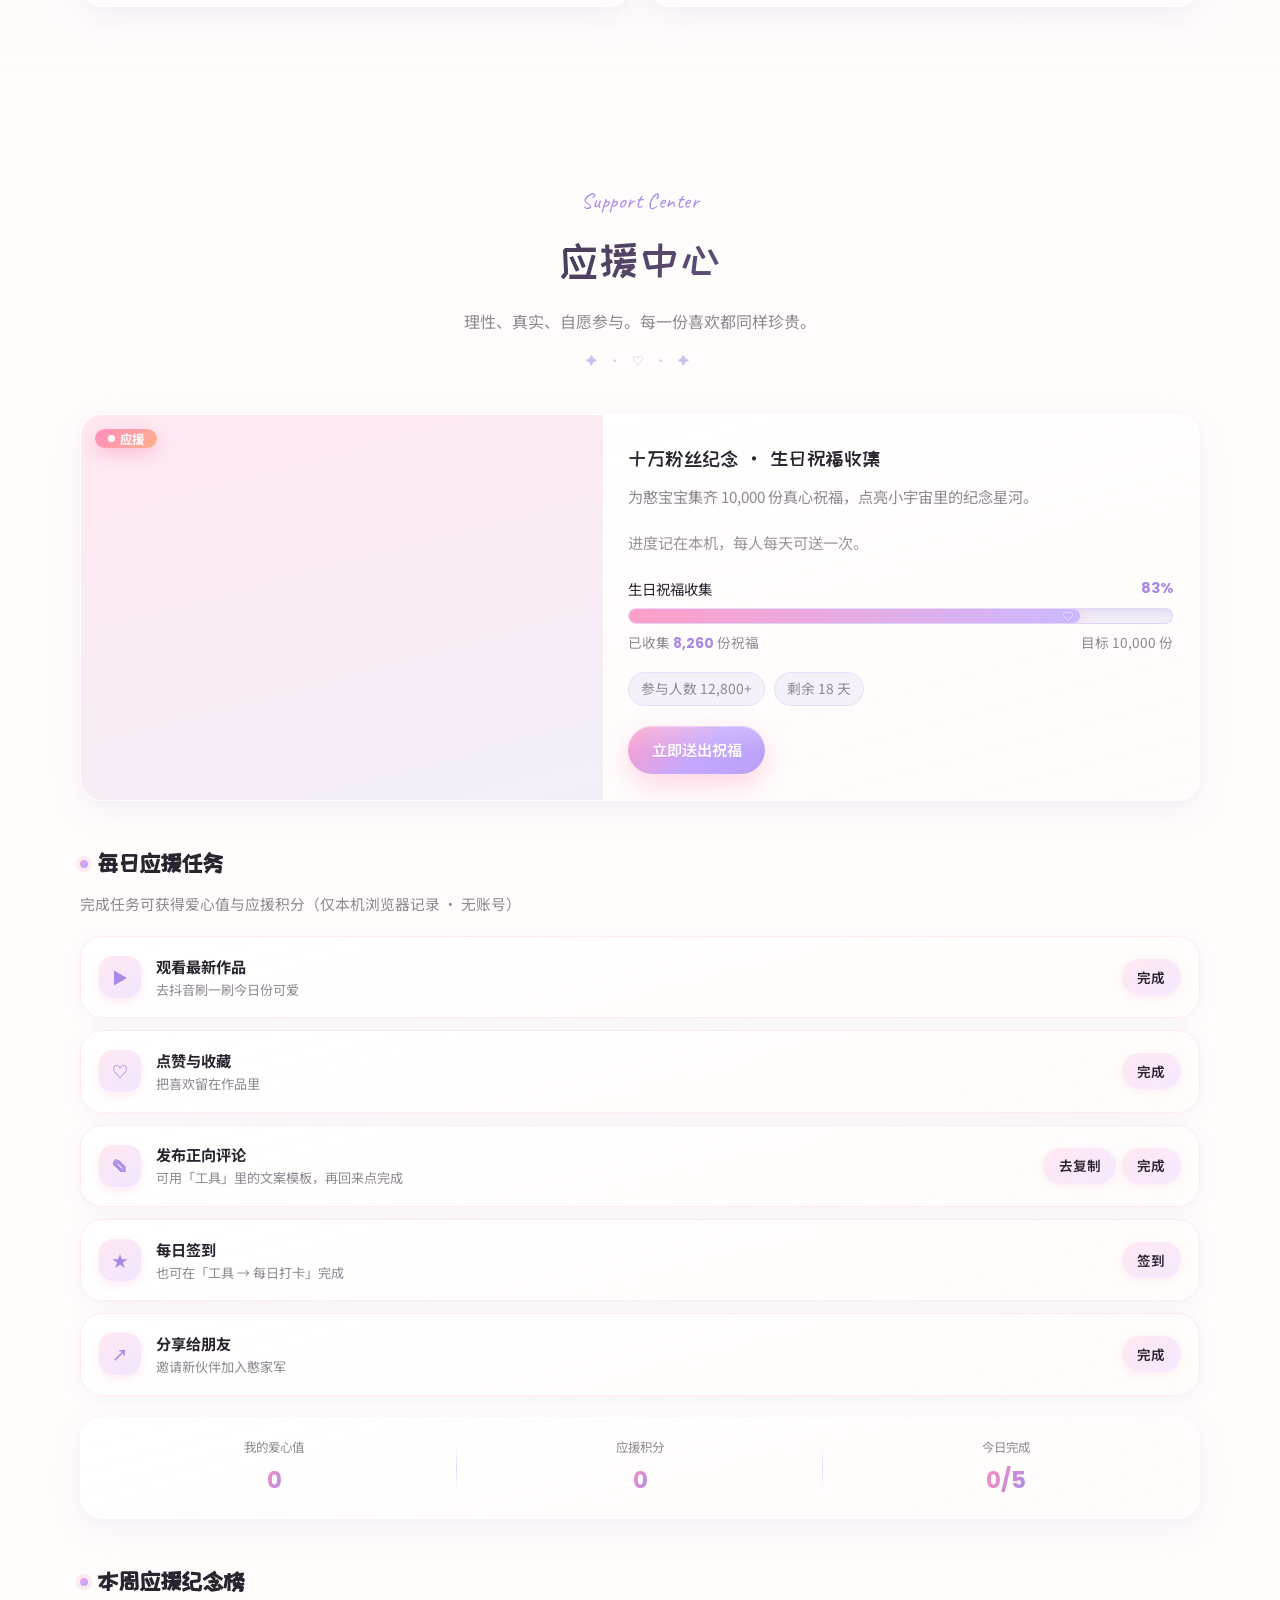
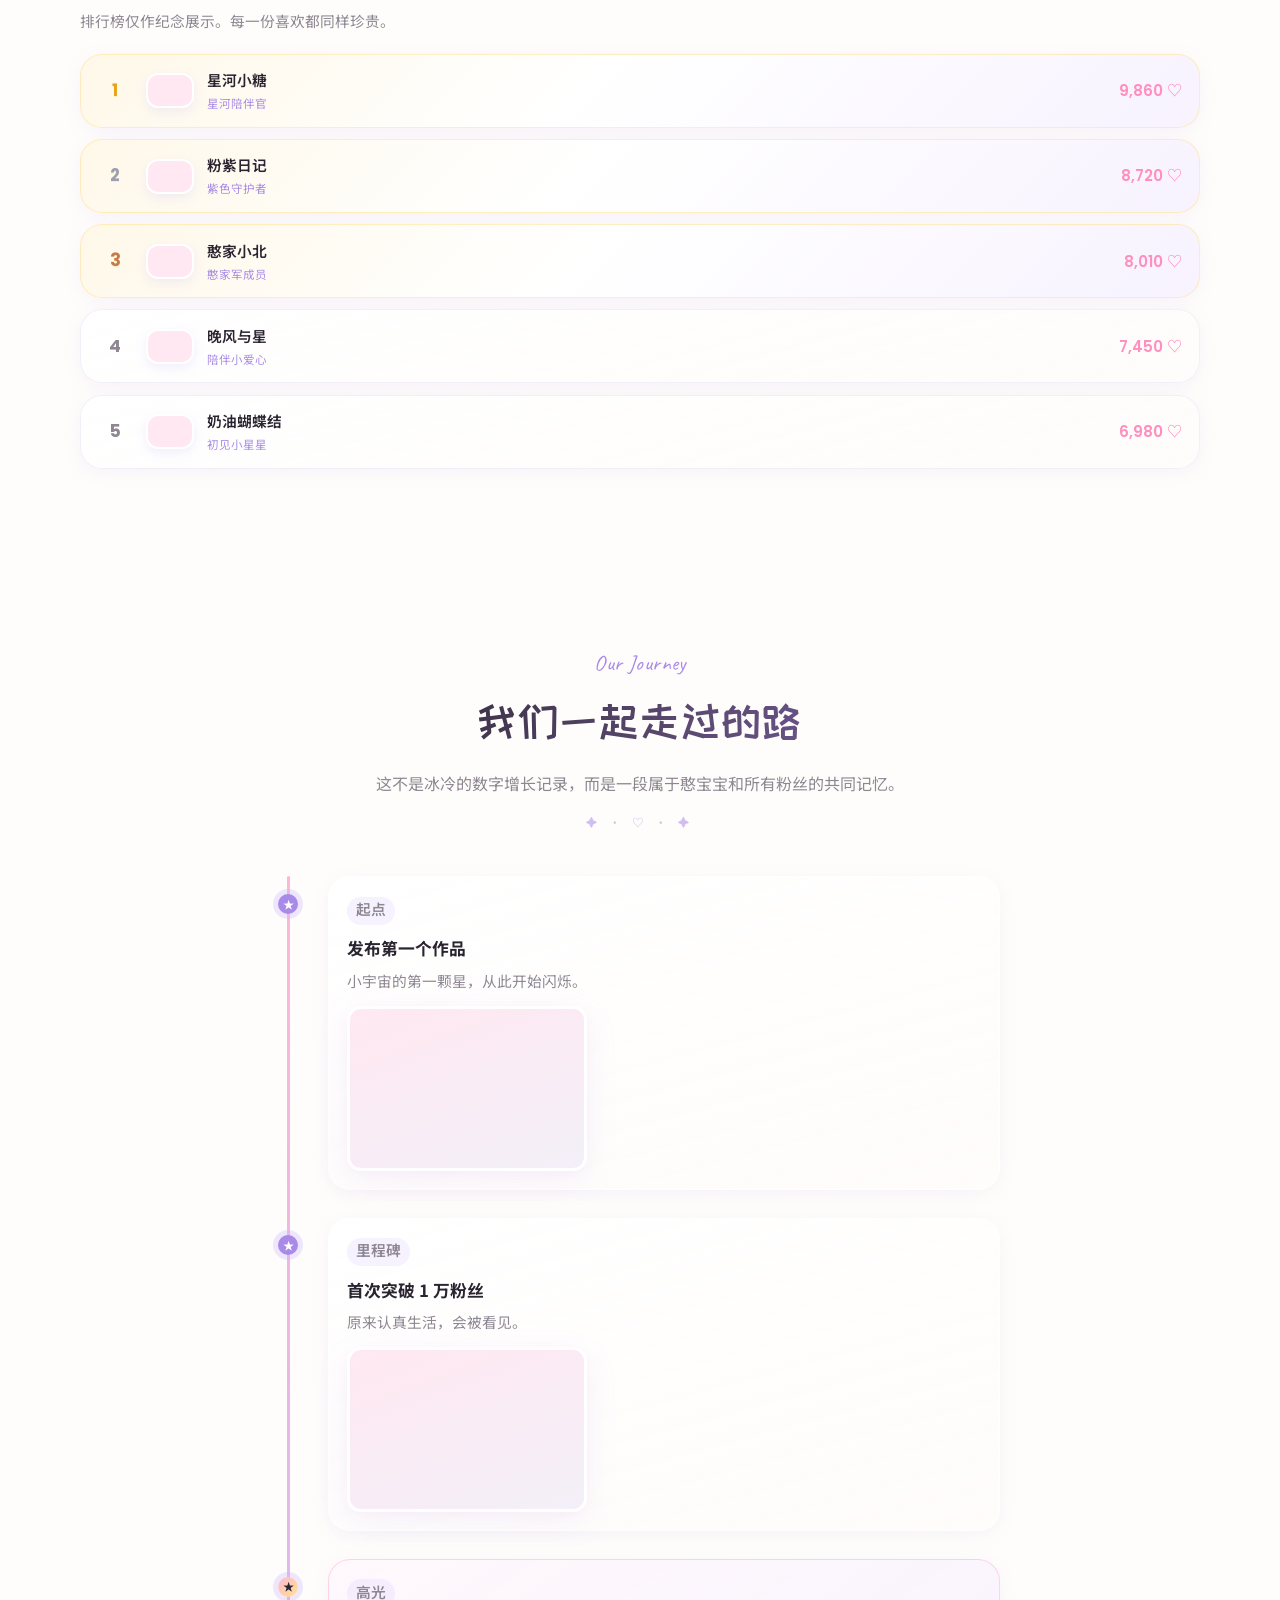
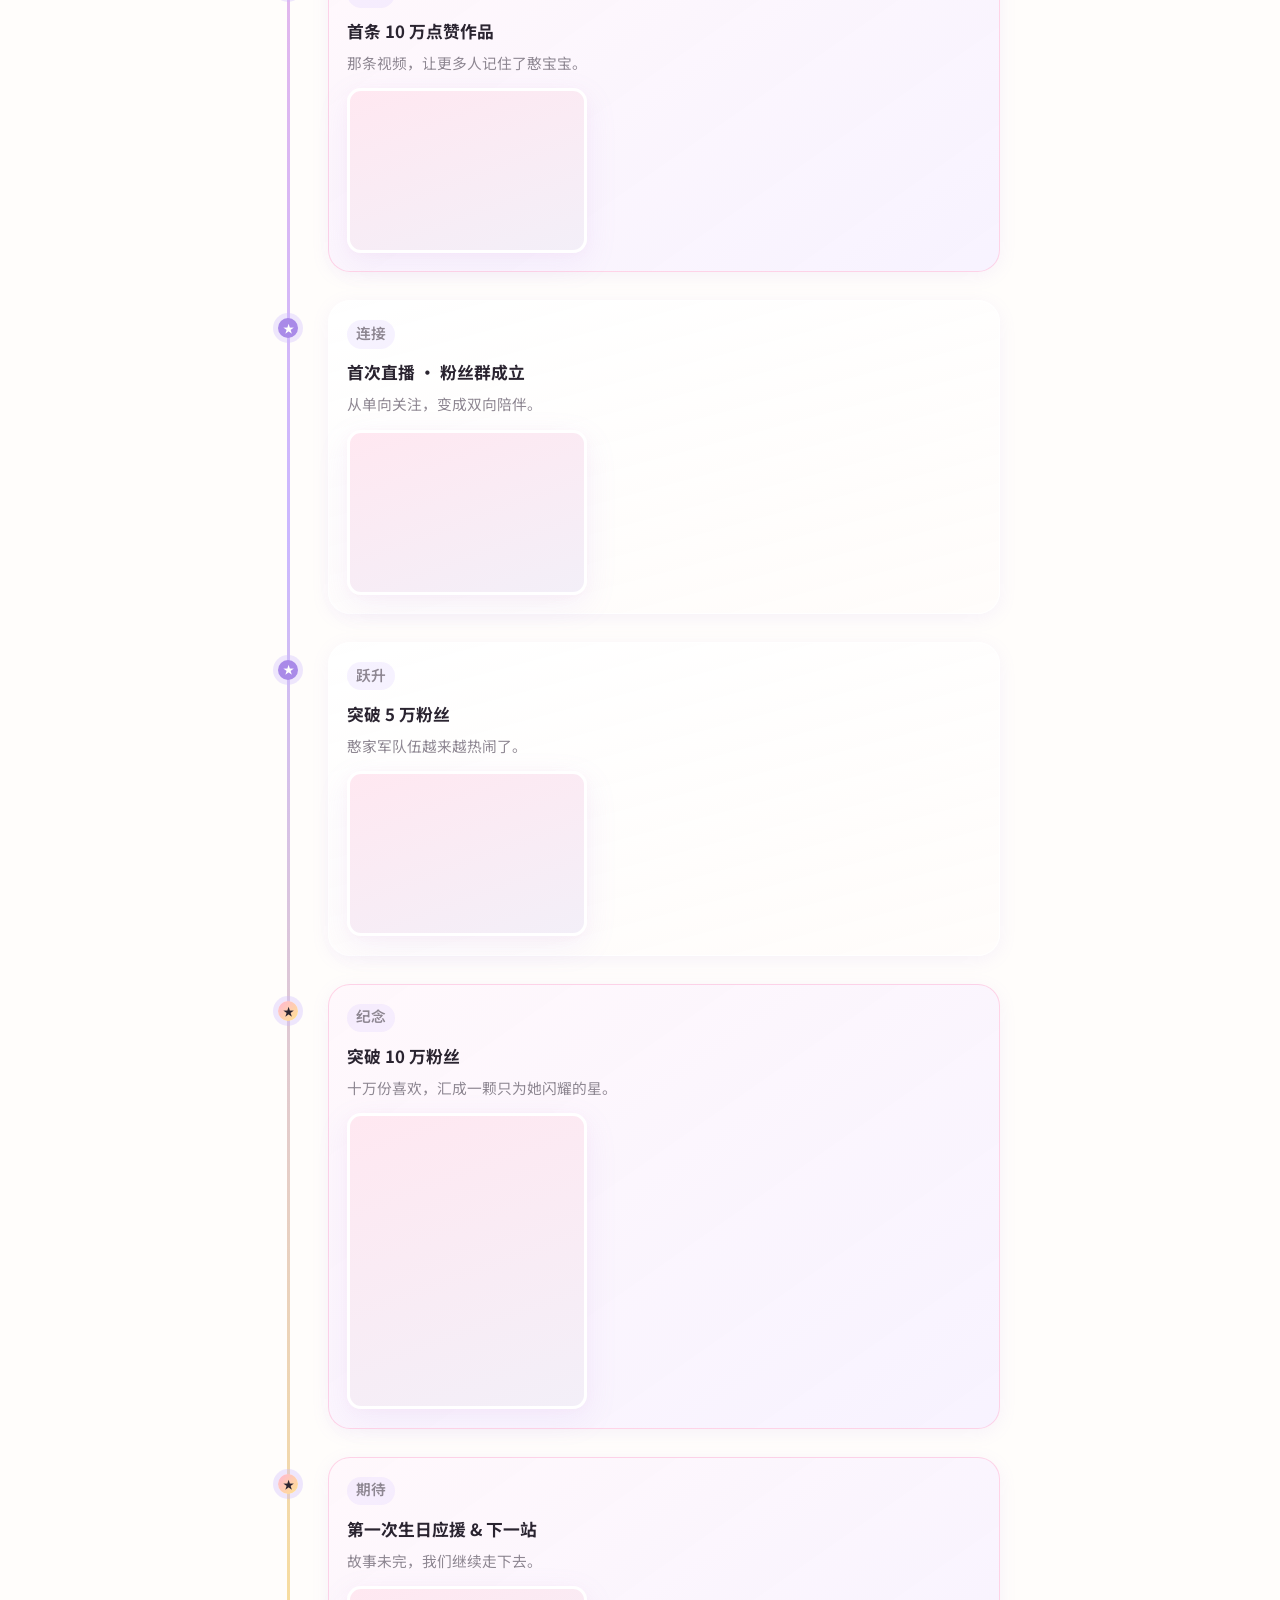
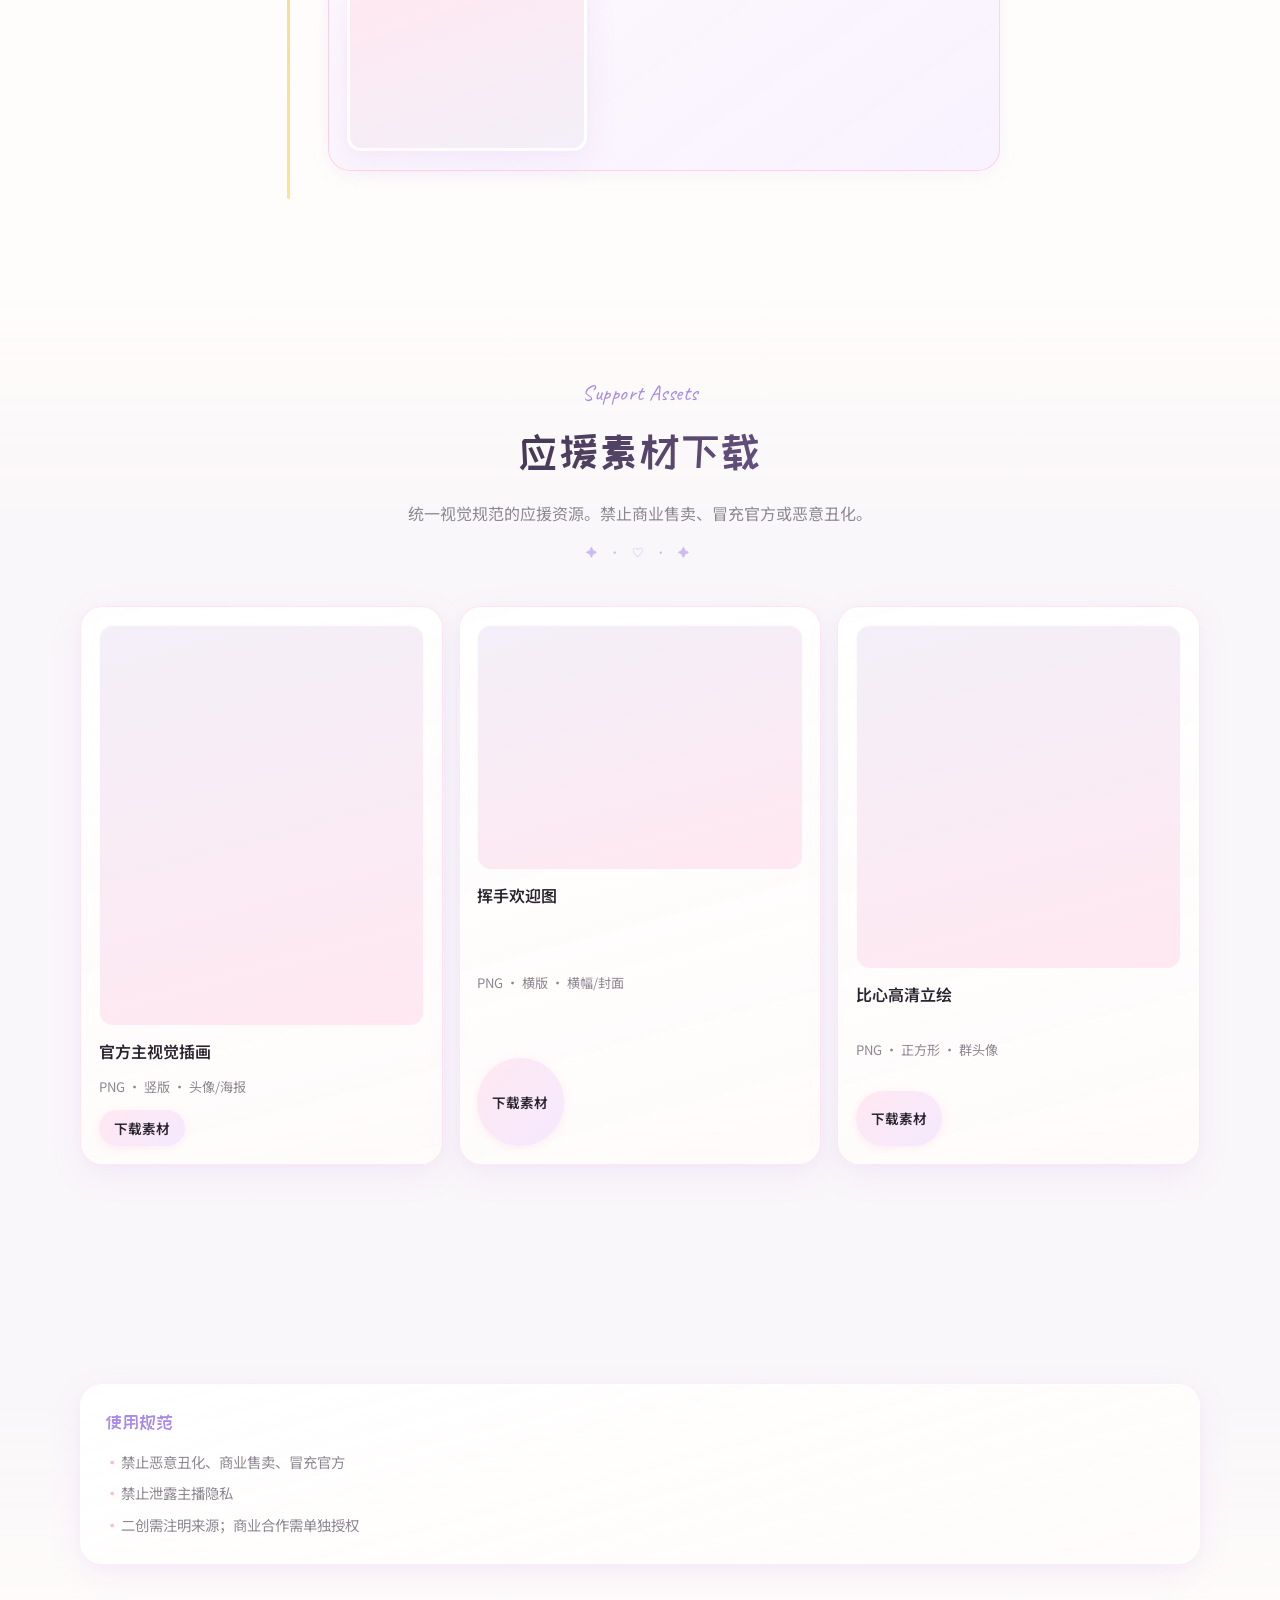
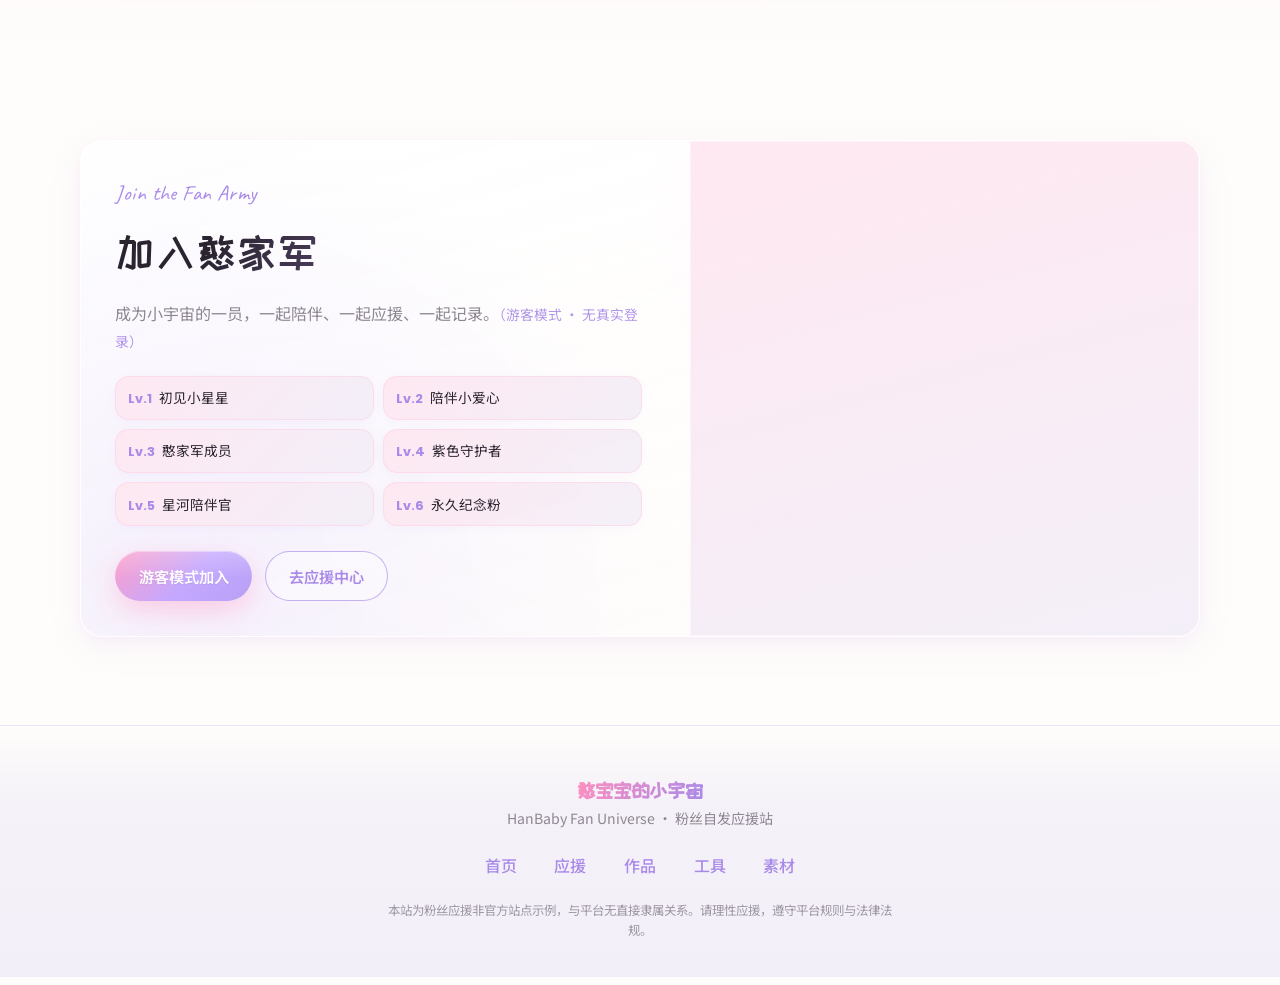
==== commit 71bd5f73: "refactor: sitewide polish - SEO, real stats only, nav, back-top, drop game CSS" ====
--- a/index.html
+++ b/index.html
@@ -3,15 +3,24 @@
 <head>
   <meta charset="UTF-8" />
   <meta name="viewport" content="width=device-width, initial-scale=1.0, viewport-fit=cover" />
-  <meta name="description" content="憨宝宝的小宇宙 — 十万份喜欢，汇成一颗只为憨宝宝闪耀的星。官方粉丝应援站。" />
+  <meta name="description" content="憨宝宝的小宇宙 — 抖音主播憨宝宝粉丝应援站。应援文案、海报生成、素材下载，十万份喜欢汇成一颗星。" />
   <meta name="theme-color" content="#FFB7D5" />
+  <meta name="keywords" content="憨宝宝,粉丝应援,抖音,憨家军,HanBaby" />
+  <meta property="og:type" content="website" />
+  <meta property="og:title" content="憨宝宝的小宇宙 | HanBaby Fan Universe" />
+  <meta property="og:description" content="十万份喜欢，汇成一颗只为憨宝宝闪耀的星。粉丝自发应援站。" />
+  <meta property="og:image" content="assets/hero_1.png" />
+  <meta name="twitter:card" content="summary_large_image" />
+  <link rel="icon" href="assets/douyin/avatar.jpg" type="image/jpeg" />
+  <link rel="apple-touch-icon" href="assets/douyin/avatar.jpg" />
   <title>憨宝宝的小宇宙 | HanBaby Fan Universe</title>
   <link rel="preconnect" href="https://fonts.googleapis.com" />
   <link rel="preconnect" href="https://fonts.gstatic.com" crossorigin />
   <link href="https://fonts.googleapis.com/css2?family=Caveat:wght@500;700&family=Noto+Sans+SC:wght@400;500;600;700&family=Poppins:wght@500;600;700&family=ZCOOL+KuaiLe&display=swap" rel="stylesheet" />
-  <link rel="stylesheet" href="css/style.css?v=12" />
+  <link rel="stylesheet" href="css/style.css?v=13" />
 </head>
 <body>
+  <a class="skip-link" href="#main">跳到正文</a>
   <div class="bg-glow" aria-hidden="true"></div>
   <div class="float-layer" id="floatLayer" aria-hidden="true"></div>
 
@@ -37,14 +46,14 @@
     <a class="nav-cta" href="#support">进入应援</a>
   </header>
 
-  <main>
-    <!-- 8.1 Hero -->
+  <main id="main">
+    <!-- Hero -->
     <section class="hero" id="home">
       <div class="hero-inner">
         <div class="hero-visual" data-parallax>
           <div class="polaroid">
             <div class="polaroid-tape"></div>
-            <img src="assets/hero_1.png" alt="憨宝宝主视觉" class="hero-img" width="1122" height="1402" />
+            <img src="assets/hero_1.png" alt="憨宝宝主视觉" class="hero-img" width="1122" height="1402" fetchpriority="high" decoding="async" />
             <p class="polaroid-caption">HanBaby · 今日份可爱</p>
           </div>
           <img src="assets/emoji_2.png" alt="" class="deco-sticker s1" aria-hidden="true" />
@@ -70,9 +79,9 @@
             <span class="tag tag-id">抖音号 81183888747</span>
           </div>
           <div class="hero-actions">
-            <a href="#support" class="btn btn-primary">进入应援中心</a>
+            <a href="#tools" class="btn btn-primary">应援实用工具</a>
+            <a id="douyinLinkHero" href="https://v.douyin.com/3Ed4QuQJTBA/" target="_blank" rel="noopener noreferrer" class="btn btn-outline btn-douyin">打开抖音主页</a>
             <a href="#works" class="btn btn-ghost">看看闪光瞬间</a>
-            <a id="douyinLinkHero" href="https://v.douyin.com/3Ed4QuQJTBA/" target="_blank" rel="noopener noreferrer" class="btn btn-outline btn-douyin">打开抖音主页</a>
           </div>
         </div>
       </div>
@@ -89,39 +98,29 @@
           <h2>十万份喜欢，感谢相遇</h2>
           <p class="section-desc">从第一个关注，到十万份喜欢。每一个数字背后，都是一次真诚的停留。</p>
         </div>
-        <div class="stats-grid">
-          <article class="stat-card glass">
+        <div class="stats-grid stats-grid-4">
+          <article class="stat-card glass reveal">
             <span class="stat-icon">♡</span>
             <strong class="stat-num" data-count="100000" data-suffix="+">0</strong>
             <span class="stat-label">粉丝数</span>
           </article>
-          <article class="stat-card glass">
+          <article class="stat-card glass reveal">
             <span class="stat-icon">★</span>
             <strong class="stat-num" data-count="1520825" data-suffix="+">0</strong>
             <span class="stat-label">累计获赞</span>
           </article>
-          <article class="stat-card glass">
+          <article class="stat-card glass reveal">
             <span class="stat-icon">✦</span>
             <strong class="stat-num" data-count="80" data-suffix="">0</strong>
             <span class="stat-label">作品数量</span>
           </article>
-          <article class="stat-card glass">
+          <article class="stat-card glass reveal">
             <span class="stat-icon">☀</span>
             <strong class="stat-num" data-count="60" data-suffix="">0</strong>
             <span class="stat-label">她的关注</span>
           </article>
-          <article class="stat-card glass">
-            <span class="stat-icon">✎</span>
-            <strong class="stat-num" data-count="8260" data-suffix="">0</strong>
-            <span class="stat-label">粉丝祝福（演示）</span>
-          </article>
-          <article class="stat-card glass">
-            <span class="stat-icon">◎</span>
-            <strong class="stat-num" data-count="12800" data-suffix="+">0</strong>
-            <span class="stat-label">应援参与（演示）</span>
-          </article>
-        </div>
-        <p class="stats-source static-inline-note">粉丝 / 获赞 / 作品来自抖音公开主页快照 · 短链 v.douyin.com/3Ed4QuQJTBA</p>
+        </div>
+        <p class="stats-source static-inline-note">以上为抖音公开主页快照数据 · 以主页实时为准</p>
       </div>
     </section>
 
@@ -135,7 +134,7 @@
         </div>
         <article class="douyin-card glass">
           <div class="douyin-avatar-wrap">
-            <img src="assets/douyin/avatar.jpg" alt="憨宝宝头像" class="douyin-avatar" width="160" height="160" />
+            <img src="assets/douyin/avatar.jpg" alt="憨宝宝头像" class="douyin-avatar" width="160" height="160" loading="lazy" decoding="async" />
             <span class="douyin-live-pill">抖音</span>
           </div>
           <div class="douyin-body">
@@ -366,12 +365,12 @@
         <div class="campaign-panel glass">
           <div class="campaign-visual">
             <img src="assets/hero_2.png" alt="当前应援活动" loading="lazy" />
-            <span class="badge-live">演示</span>
+            <span class="badge-live">应援</span>
           </div>
           <div class="campaign-body">
             <h3>十万粉丝纪念 · 生日祝福收集</h3>
             <p>为憨宝宝集齐 10,000 份真心祝福，点亮小宇宙里的纪念星河。</p>
-            <p class="static-inline-note" id="campaignStaticNote"></p>
+            <p class="static-inline-note" id="campaignStaticNote">进度记在本机，每人每天可送一次。</p>
             <div class="progress-wrap">
               <div class="progress-meta">
                 <span>生日祝福收集</span>
@@ -417,15 +416,18 @@
               <span class="task-icon">✎</span>
               <div>
                 <strong>发布正向评论</strong>
-                <p>说一句真心话就好</p>
-              </div>
-              <button class="btn btn-sm" data-complete>完成</button>
+                <p>可用「工具」里的文案模板，再回来点完成</p>
+              </div>
+              <div class="task-actions">
+                <a class="btn btn-sm" href="#tools">去复制</a>
+                <button class="btn btn-sm" data-complete>完成</button>
+              </div>
             </li>
             <li class="task-item" data-task="checkin">
               <span class="task-icon">★</span>
               <div>
                 <strong>每日签到</strong>
-                <p>来小宇宙打个卡</p>
+                <p>也可在「工具 → 每日打卡」完成</p>
               </div>
               <button class="btn btn-sm" data-complete>签到</button>
             </li>
@@ -564,6 +566,8 @@
     </a>
   </nav>
 
+  <button type="button" class="back-top" id="backTop" aria-label="回到顶部" hidden>↑</button>
+
   <!-- Toast / 成功弹层 -->
   <div class="toast" id="toast" role="status" aria-live="polite"></div>
   <div class="modal" id="thanksModal" hidden>
@@ -576,7 +580,7 @@
     </div>
   </div>
 
-  <script src="js/main.js?v=12"></script>
-  <script src="js/tools.js?v=12"></script>
+  <script src="js/main.js?v=13" defer></script>
+  <script src="js/tools.js?v=13" defer></script>
 </body>
 </html>
--- a/css/style.css
+++ b/css/style.css
@@ -122,6 +122,58 @@
 .container {
   width: min(1120px, calc(100% - 32px));
   margin-inline: auto;
+}
+
+.skip-link {
+  position: absolute;
+  left: 12px;
+  top: -48px;
+  z-index: 300;
+  padding: 0.55rem 0.9rem;
+  border-radius: 999px;
+  background: var(--ink);
+  color: #fff;
+  font-size: 0.85rem;
+  font-weight: 600;
+  transition: top 0.2s;
+}
+
+.skip-link:focus {
+  top: 12px;
+  box-shadow: var(--ring);
+}
+
+.back-top {
+  position: fixed;
+  right: 16px;
+  bottom: calc(var(--bottom-nav-h) + 16px);
+  z-index: 110;
+  width: 46px;
+  height: 46px;
+  border-radius: 50%;
+  background: var(--grad-btn);
+  color: #fff;
+  font-size: 1.15rem;
+  font-weight: 700;
+  box-shadow: 0 10px 24px rgba(255, 159, 200, 0.45);
+  display: grid;
+  place-items: center;
+  transition: transform 0.2s, opacity 0.2s;
+}
+
+.back-top[hidden] {
+  display: none !important;
+}
+
+.back-top:hover {
+  transform: translateY(-3px);
+}
+
+@media (min-width: 960px) {
+  .back-top {
+    bottom: 28px;
+    right: 28px;
+  }
 }
 
 /* ========== Static deploy notes (GitHub Pages) ========== */
@@ -582,369 +634,6 @@
   box-shadow: 0 0 0 2px rgba(169, 138, 232, 0.45);
 }
 
-/* ========== Mini games (legacy styles unused) ========== */
-.game-tabs {
-  display: flex;
-  flex-wrap: wrap;
-  gap: 0.4rem;
-  justify-content: center;
-  margin-bottom: 1.25rem;
-  padding: 0.35rem;
-  width: fit-content;
-  max-width: 100%;
-  margin-inline: auto;
-  background: rgba(255, 255, 255, 0.55);
-  border-radius: 999px;
-  border: 1px solid rgba(203, 184, 255, 0.3);
-  box-shadow: var(--shadow-soft);
-}
-
-.game-tab {
-  padding: 0.5rem 1.1rem;
-  border-radius: 999px;
-  font-size: 0.9rem;
-  font-weight: 600;
-  color: var(--muted);
-  transition: 0.25s var(--ease);
-}
-
-.game-tab:hover {
-  color: var(--dream-purple);
-  background: rgba(203, 184, 255, 0.15);
-}
-
-.game-tab.active {
-  color: #fff;
-  background: var(--grad-btn);
-  box-shadow: 0 6px 16px rgba(255, 159, 200, 0.35);
-}
-
-.game-shell {
-  max-width: 720px;
-  margin-inline: auto;
-  padding: 1.25rem 1.15rem 1.4rem;
-  border: 1px solid rgba(255, 255, 255, 0.95);
-}
-
-.game-hud {
-  display: grid;
-  grid-template-columns: repeat(3, 1fr);
-  gap: 0.65rem;
-  margin-bottom: 0.85rem;
-}
-
-.game-stat {
-  text-align: center;
-  padding: 0.55rem 0.35rem;
-  border-radius: var(--radius-sm);
-  background: rgba(255, 255, 255, 0.72);
-  border: 1px solid rgba(243, 239, 248, 0.95);
-  box-shadow: var(--shadow-soft);
-}
-
-.game-stat span {
-  display: block;
-  font-size: 0.72rem;
-  color: var(--muted);
-  margin-bottom: 0.15rem;
-}
-
-.game-stat strong {
-  font-family: var(--font-num);
-  font-size: 1.25rem;
-  background: linear-gradient(120deg, var(--pink-deep), var(--dream-purple));
-  -webkit-background-clip: text;
-  background-clip: text;
-  color: transparent;
-}
-
-.game-tip {
-  text-align: center;
-  color: var(--muted);
-  font-size: 0.9rem;
-  margin-bottom: 0.85rem;
-  line-height: 1.55;
-}
-
-.game-stage {
-  position: relative;
-  min-height: 280px;
-  border-radius: var(--radius);
-  background:
-    radial-gradient(circle at 20% 20%, rgba(255, 183, 213, 0.2), transparent 45%),
-    radial-gradient(circle at 80% 80%, rgba(203, 184, 255, 0.22), transparent 42%),
-    linear-gradient(165deg, #fff8fc, #f4efff);
-  border: 1.5px dashed rgba(203, 184, 255, 0.4);
-  overflow: hidden;
-  touch-action: manipulation;
-  user-select: none;
-}
-
-.game-stage.is-playing {
-  border-style: solid;
-}
-
-.game-idle {
-  position: absolute;
-  inset: 0;
-  display: grid;
-  place-content: center;
-  text-align: center;
-  gap: 0.65rem;
-  padding: 1.25rem;
-  color: var(--muted);
-  font-size: 0.92rem;
-  line-height: 1.6;
-}
-
-.game-idle-icons {
-  font-size: 1.6rem;
-  letter-spacing: 0.35rem;
-  color: var(--pink-deep);
-  opacity: 0.85;
-}
-
-.game-actions {
-  display: flex;
-  flex-wrap: wrap;
-  gap: 0.65rem;
-  justify-content: center;
-  margin-top: 1rem;
-}
-
-.game-result {
-  margin-top: 0.85rem;
-  text-align: center;
-  font-weight: 600;
-  color: var(--dream-purple);
-  padding: 0.65rem 0.9rem;
-  border-radius: 999px;
-  background: linear-gradient(135deg, rgba(255, 232, 241, 0.9), rgba(243, 239, 248, 0.95));
-  border: 1px solid rgba(203, 184, 255, 0.35);
-}
-
-/* fall hearts */
-.fall-item {
-  position: absolute;
-  top: -12%;
-  font-size: clamp(1.5rem, 5vw, 2rem);
-  line-height: 1;
-  background: none;
-  border: none;
-  cursor: pointer;
-  animation: fallDown linear forwards;
-  filter: drop-shadow(0 4px 8px rgba(169, 138, 232, 0.2));
-  z-index: 2;
-  padding: 0.2rem;
-  touch-action: manipulation;
-}
-
-.fall-item.is-heart {
-  color: #ff7eb3;
-}
-
-.fall-item.is-star {
-  color: #9b7fe8;
-}
-
-.fall-item.pop-good {
-  animation: popGood 0.2s ease-out forwards;
-  color: #ff4f9a;
-}
-
-.fall-item.pop-bad {
-  animation: popBad 0.2s ease-out forwards;
-}
-
-@keyframes fallDown {
-  from {
-    transform: translateY(0) rotate(0deg);
-    opacity: 1;
-  }
-  to {
-    transform: translateY(340px) rotate(28deg);
-    opacity: 0.15;
-  }
-}
-
-@keyframes popGood {
-  to {
-    transform: scale(1.45);
-    opacity: 0;
-  }
-}
-
-@keyframes popBad {
-  to {
-    transform: scale(0.6) rotate(40deg);
-    opacity: 0;
-  }
-}
-
-/* memory */
-.memory-grid {
-  display: grid;
-  grid-template-columns: repeat(4, 1fr);
-  gap: 0.55rem;
-  padding: 0.9rem;
-  height: 100%;
-  min-height: 280px;
-  align-content: center;
-}
-
-.memory-card {
-  aspect-ratio: 1;
-  border-radius: 16px;
-  border: 1.5px solid rgba(255, 183, 213, 0.45);
-  background: linear-gradient(145deg, #fff, #f7f0ff);
-  box-shadow: var(--shadow-soft);
-  position: relative;
-  cursor: pointer;
-  transition: transform 0.2s, box-shadow 0.2s;
-  perspective: 600px;
-}
-
-.memory-card:hover:not(.matched) {
-  transform: translateY(-2px);
-  box-shadow: var(--shadow);
-}
-
-.memory-back,
-.memory-face {
-  position: absolute;
-  inset: 0;
-  display: grid;
-  place-items: center;
-  border-radius: 16px;
-  transition: opacity 0.2s, transform 0.25s;
-  font-size: 1.45rem;
-}
-
-.memory-back {
-  font-family: var(--font-num);
-  font-weight: 700;
-  color: var(--dream-purple);
-  background: linear-gradient(145deg, #ffe8f1, #ebe4ff);
-}
-
-.memory-face {
-  opacity: 0;
-  transform: scale(0.7);
-  background: #fff;
-}
-
-.memory-card.open .memory-back,
-.memory-card.matched .memory-back {
-  opacity: 0;
-  transform: scale(0.7);
-}
-
-.memory-card.open .memory-face,
-.memory-card.matched .memory-face {
-  opacity: 1;
-  transform: scale(1);
-}
-
-.memory-card.matched {
-  border-color: rgba(255, 143, 191, 0.7);
-  box-shadow: 0 0 0 2px rgba(255, 183, 213, 0.35);
-  cursor: default;
-}
-
-/* tap */
-.tap-heart-preview {
-  font-size: 3.5rem;
-  color: #ff7eb3;
-  filter: drop-shadow(0 8px 16px rgba(255, 143, 191, 0.35));
-}
-
-.tap-target {
-  position: absolute;
-  left: 50%;
-  top: 50%;
-  transform: translate(-50%, -50%);
-  width: min(180px, 48vw);
-  height: min(180px, 48vw);
-  border-radius: 50%;
-  background: radial-gradient(circle at 35% 30%, #fff, #ffe8f1 45%, #f0e6ff);
-  border: 4px solid #fff;
-  box-shadow:
-    0 16px 40px rgba(255, 143, 191, 0.35),
-    0 0 0 1px rgba(203, 184, 255, 0.3);
-  display: grid;
-  place-items: center;
-  cursor: pointer;
-  touch-action: manipulation;
-}
-
-.tap-target.bump {
-  animation: tapBump 0.16s ease-out;
-}
-
-.tap-target-heart {
-  font-size: clamp(3rem, 12vw, 4.2rem);
-  color: #ff6fad;
-  line-height: 1;
-  filter: drop-shadow(0 4px 8px rgba(255, 111, 173, 0.35));
-}
-
-.tap-target-count {
-  position: absolute;
-  bottom: 14%;
-  font-family: var(--font-num);
-  font-weight: 700;
-  font-size: 1rem;
-  color: var(--dream-purple);
-}
-
-.tap-plus {
-  position: absolute;
-  font-weight: 700;
-  color: #ff6fad;
-  animation: floatPlus 0.5s ease-out forwards;
-  pointer-events: none;
-  font-family: var(--font-num);
-}
-
-@keyframes tapBump {
-  0% { transform: translate(-50%, -50%) scale(1); }
-  50% { transform: translate(-50%, -50%) scale(1.08); }
-  100% { transform: translate(-50%, -50%) scale(1); }
-}
-
-@keyframes floatPlus {
-  from {
-    opacity: 1;
-    transform: translateY(0) scale(1);
-  }
-  to {
-    opacity: 0;
-    transform: translateY(-36px) scale(1.2);
-  }
-}
-
-@media (max-width: 520px) {
-  .memory-grid {
-    gap: 0.4rem;
-    padding: 0.7rem;
-  }
-  .memory-back,
-  .memory-face {
-    font-size: 1.2rem;
-  }
-  .game-stage {
-    min-height: 260px;
-  }
-}
-
-@media (prefers-reduced-motion: reduce) {
-  .fall-item,
-  .tap-target.bump,
-  .tap-plus {
-    animation: none !important;
-  }
-}
-
 .stats-source {
   text-align: center;
   margin-top: 1.25rem;
@@ -1145,6 +834,10 @@
   border: 1px solid rgba(255, 255, 255, 0.92);
   box-shadow: var(--shadow);
   border-radius: var(--radius);
+}
+
+img[loading="lazy"] {
+  content-visibility: auto;
 }
 
 /* ========== Buttons ========== */
@@ -1315,10 +1008,19 @@
   transition: color 0.2s, background 0.2s, transform 0.2s;
 }
 
-.nav-links a:hover {
+.nav-links a:hover,
+.nav-links a.is-active {
   color: var(--dream-purple);
   background: rgba(203, 184, 255, 0.2);
+}
+
+.nav-links a:hover {
   transform: translateY(-1px);
+}
+
+.nav-links a.is-active {
+  font-weight: 600;
+  box-shadow: inset 0 0 0 1px rgba(169, 138, 232, 0.22);
 }
 
 .nav-cta {
@@ -1738,6 +1440,17 @@
 @media (min-width: 1024px) {
   .stats-grid {
     grid-template-columns: repeat(6, 1fr);
+  }
+  .stats-grid-4 {
+    grid-template-columns: repeat(4, 1fr);
+    max-width: 960px;
+    margin-inline: auto;
+  }
+}
+
+@media (min-width: 768px) {
+  .stats-grid-4 {
+    grid-template-columns: repeat(4, 1fr);
   }
 }
 
@@ -2322,6 +2035,13 @@
 .task-item.done {
   opacity: 0.72;
   background: linear-gradient(135deg, var(--lilac-bg), #f8f5fc);
+}
+
+.task-actions {
+  display: flex;
+  flex-wrap: wrap;
+  gap: 0.4rem;
+  justify-content: flex-end;
 }
 
 .task-icon {
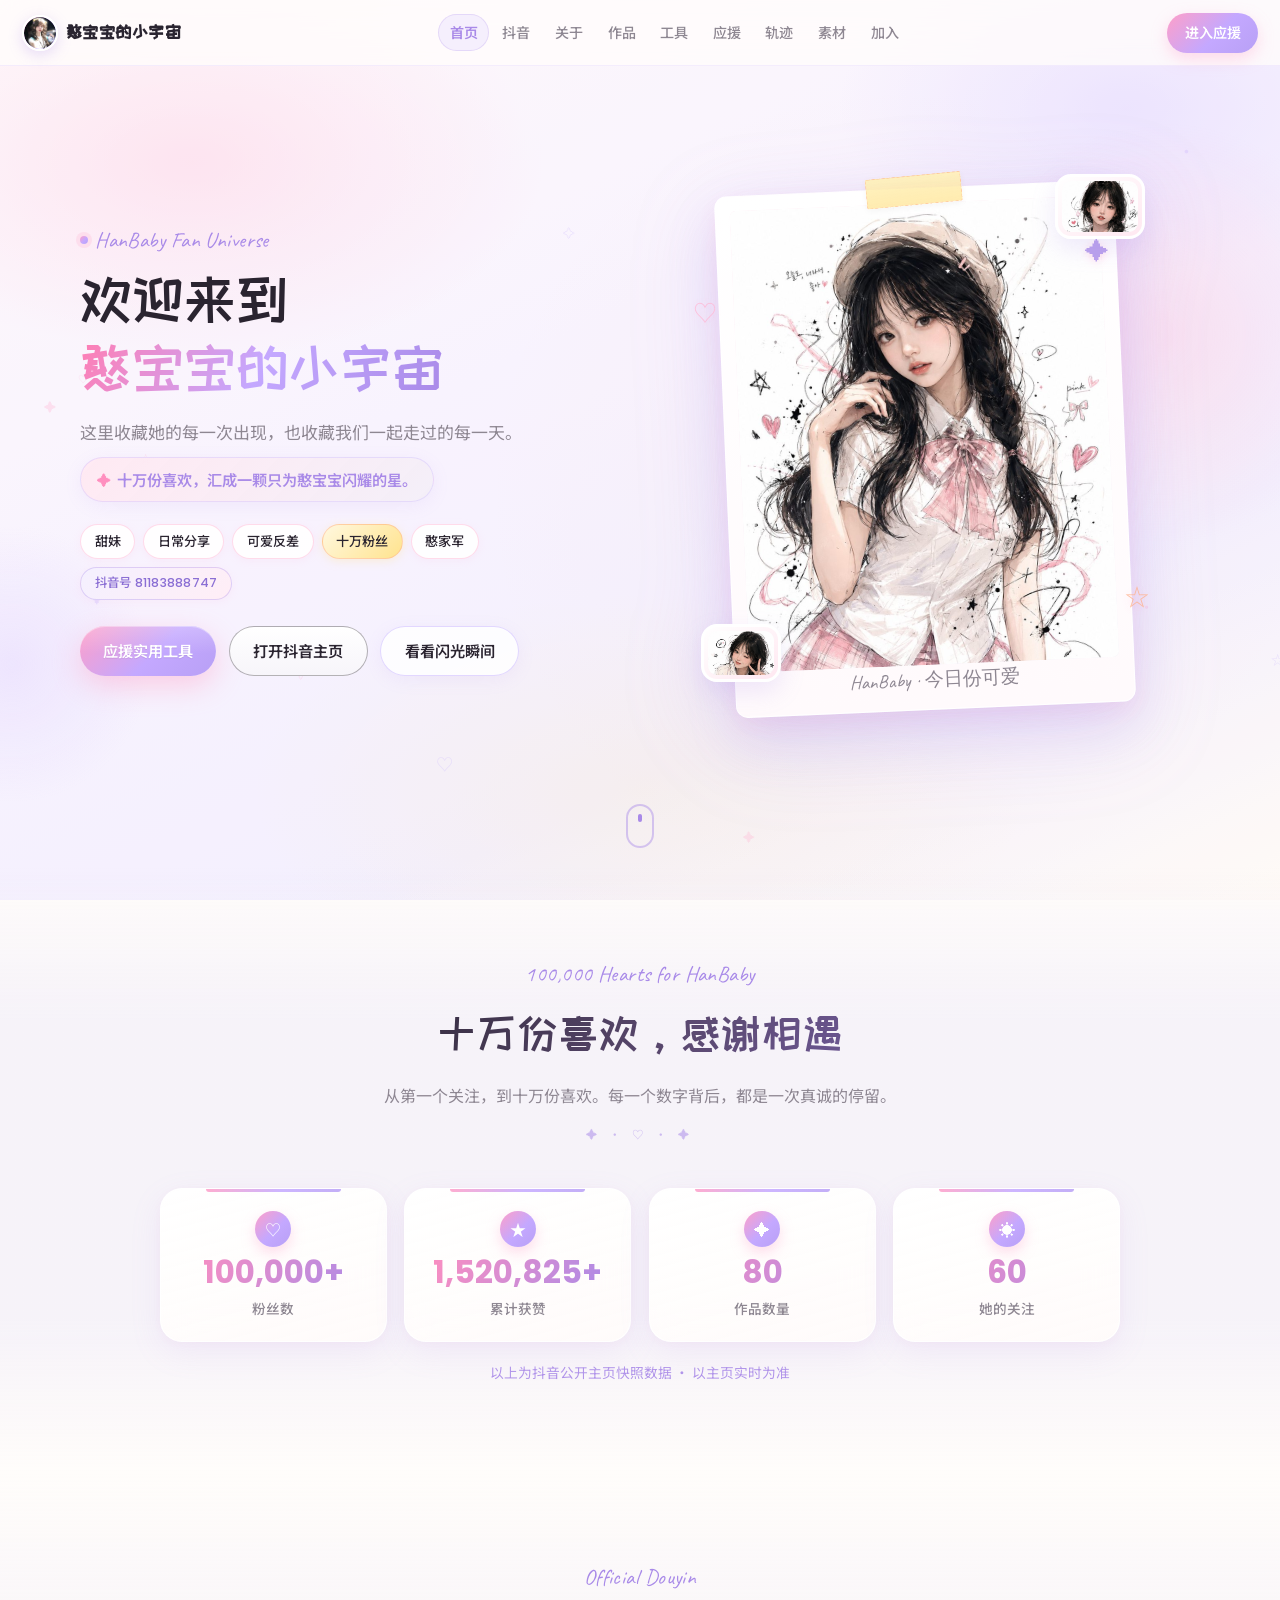
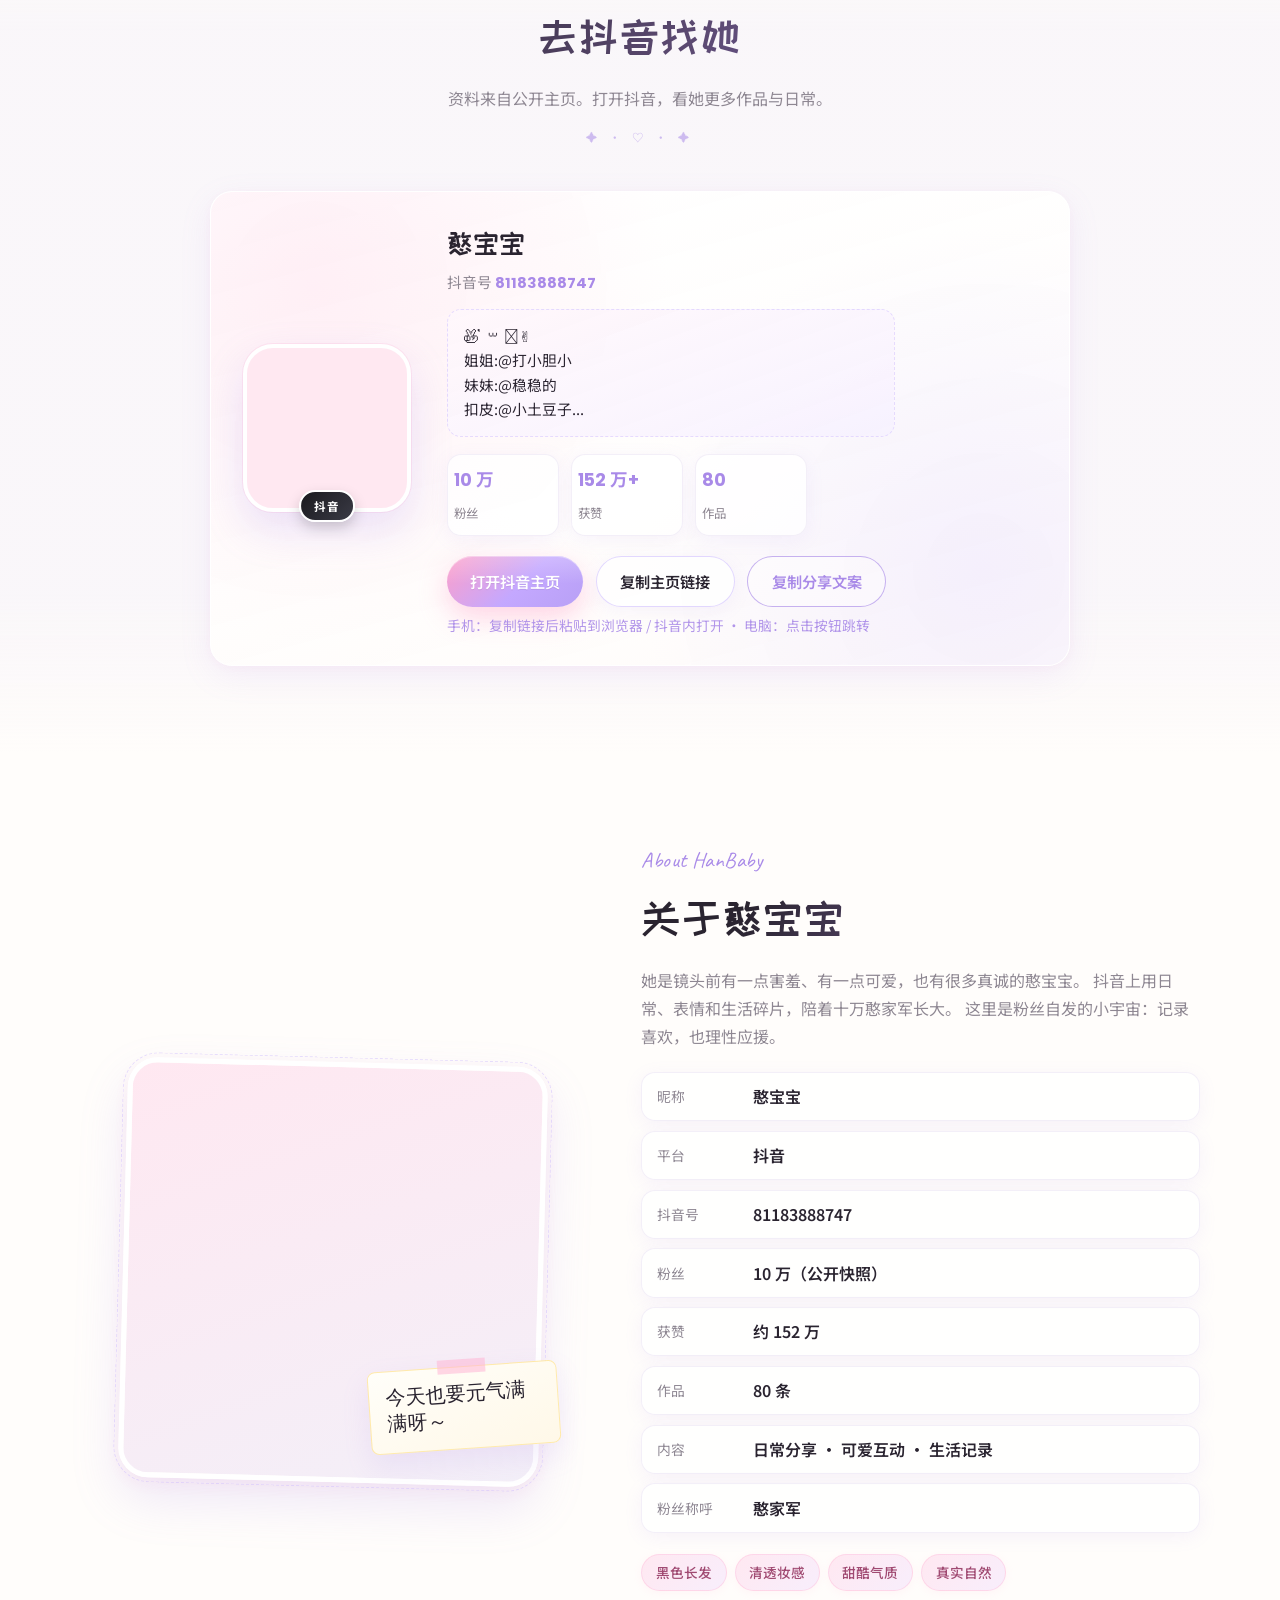
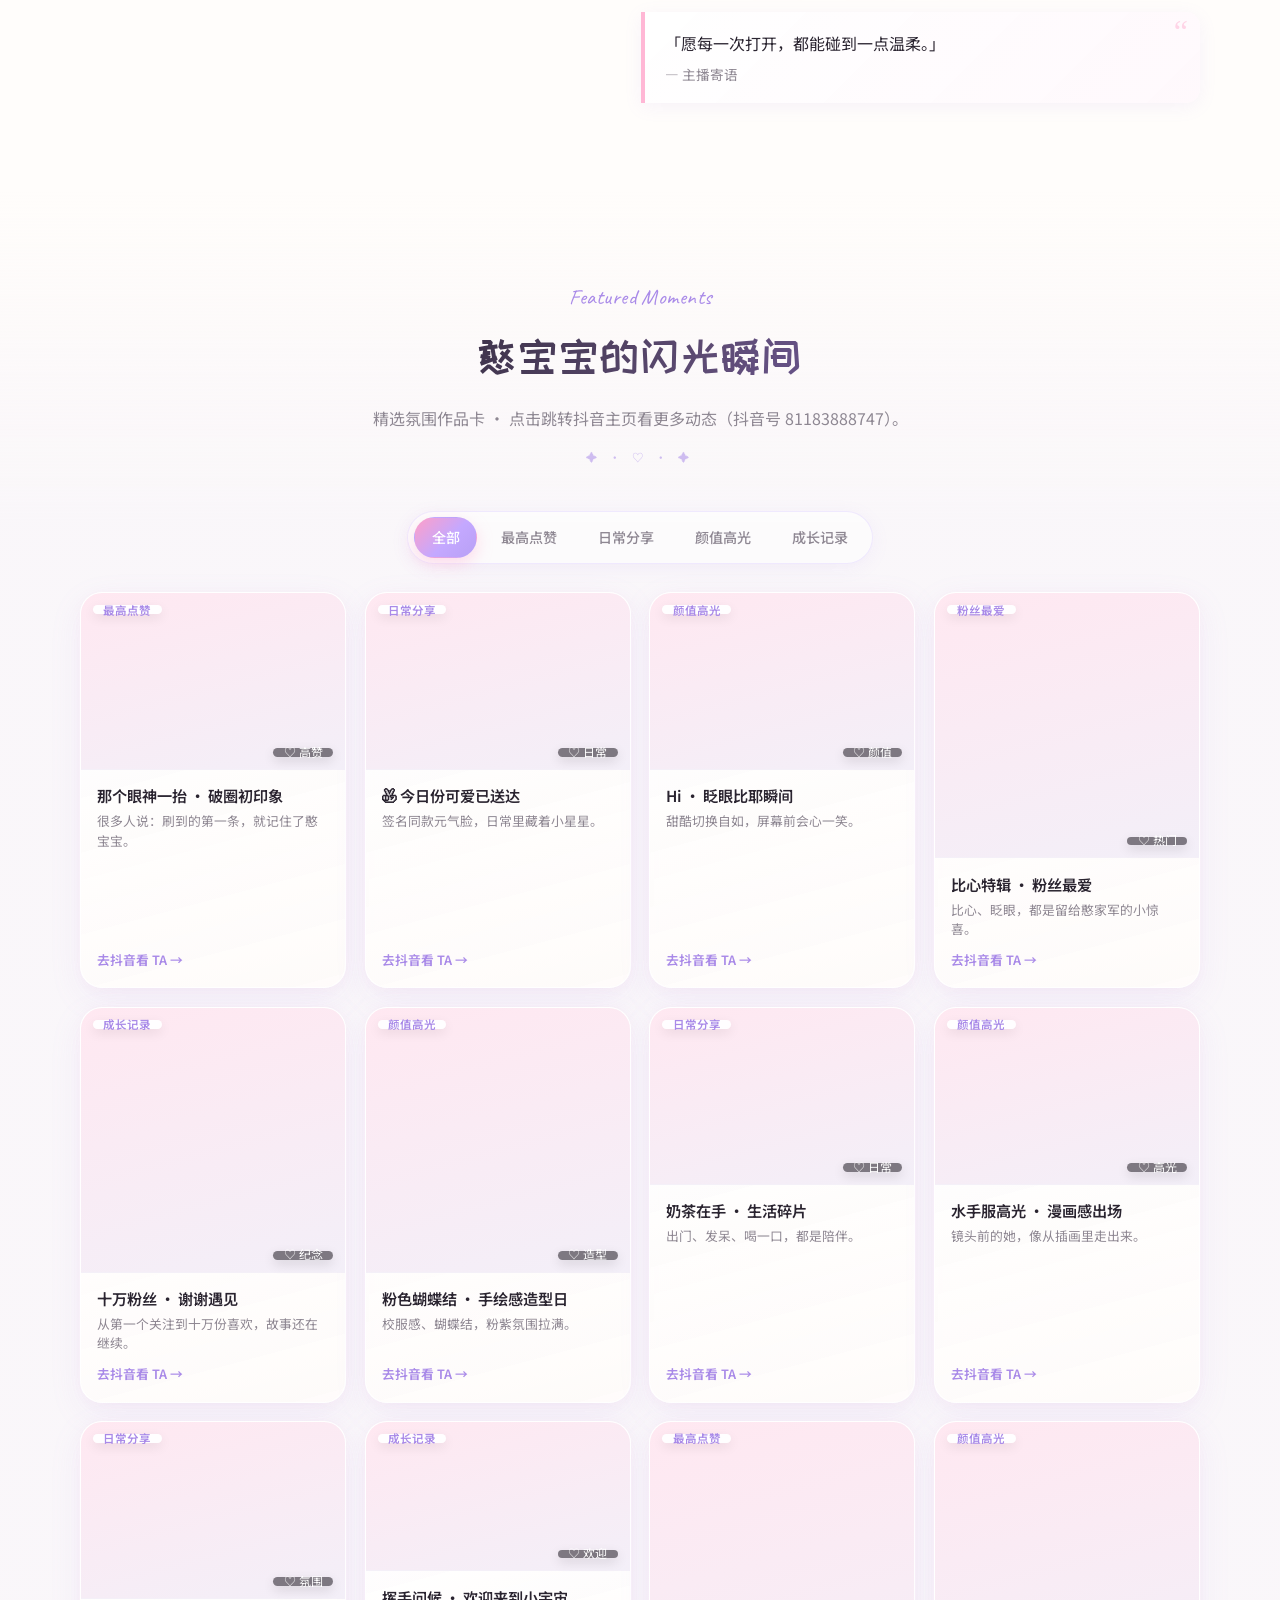
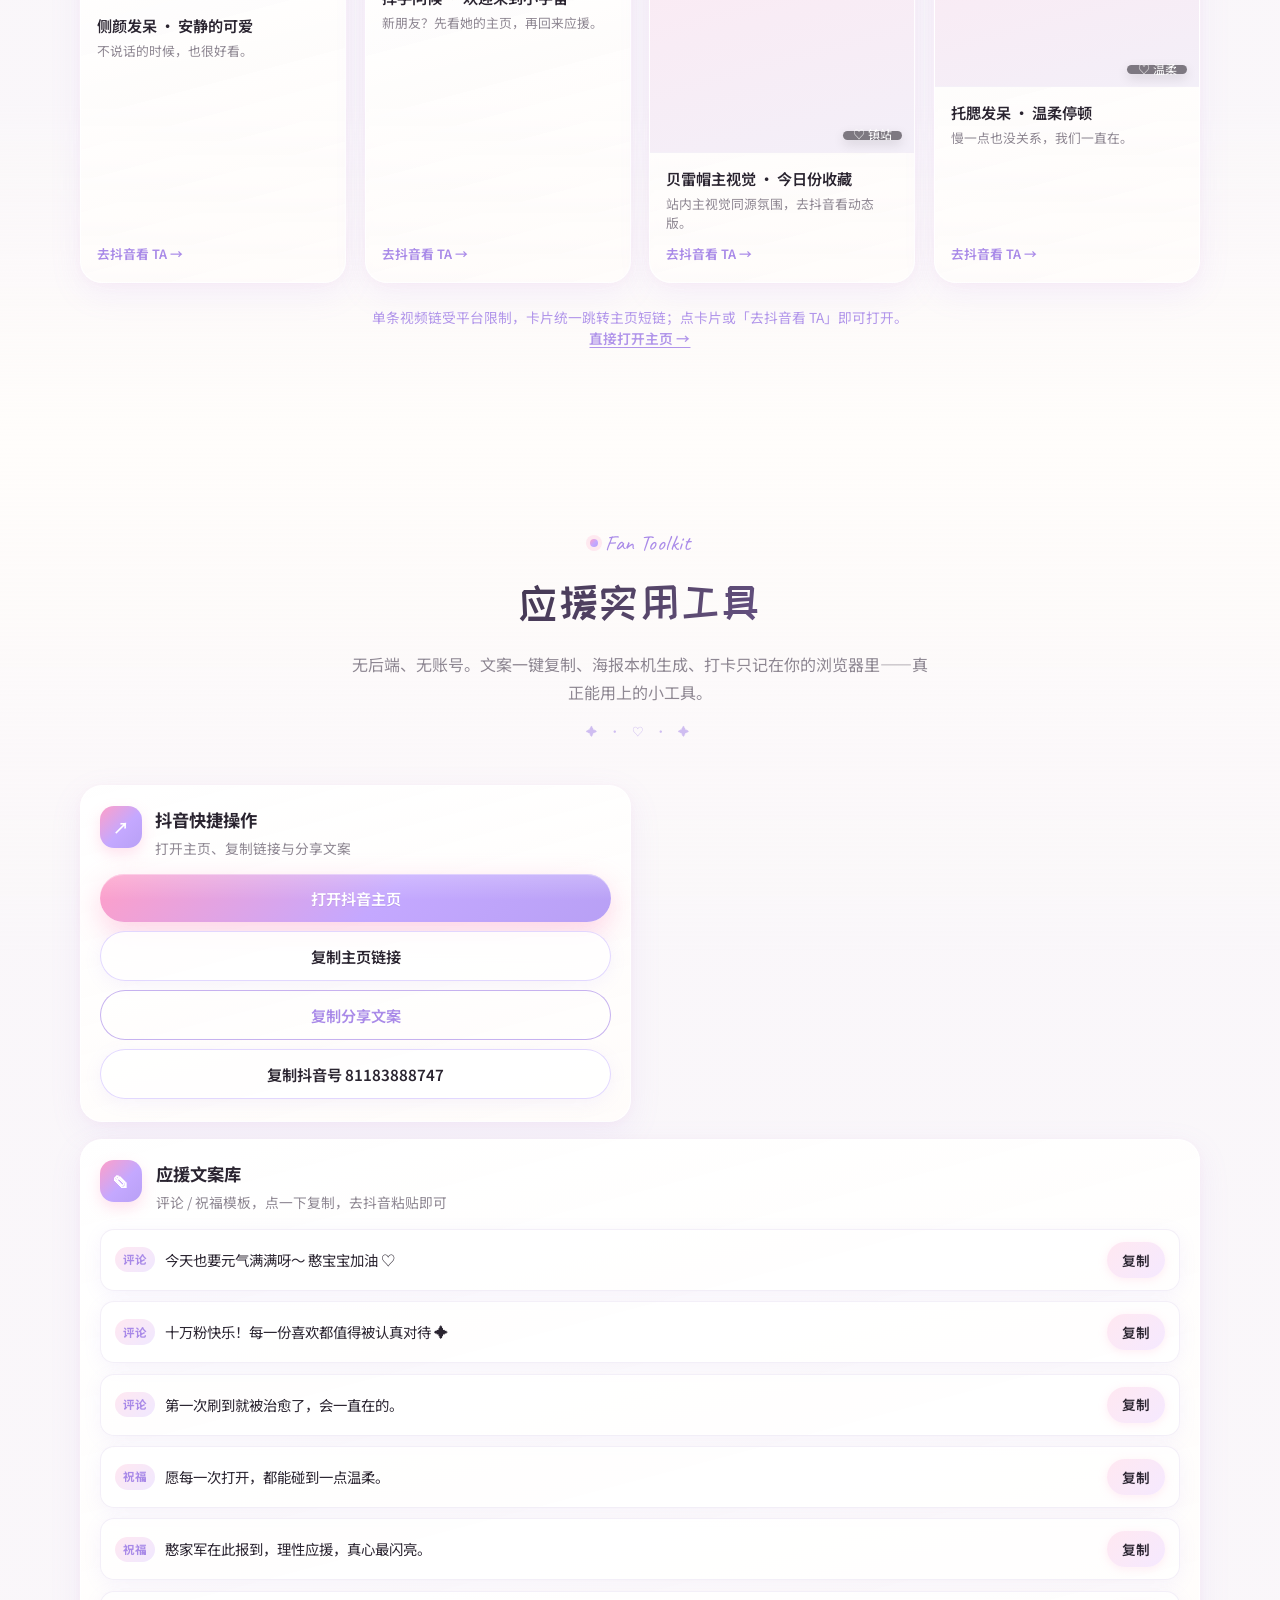
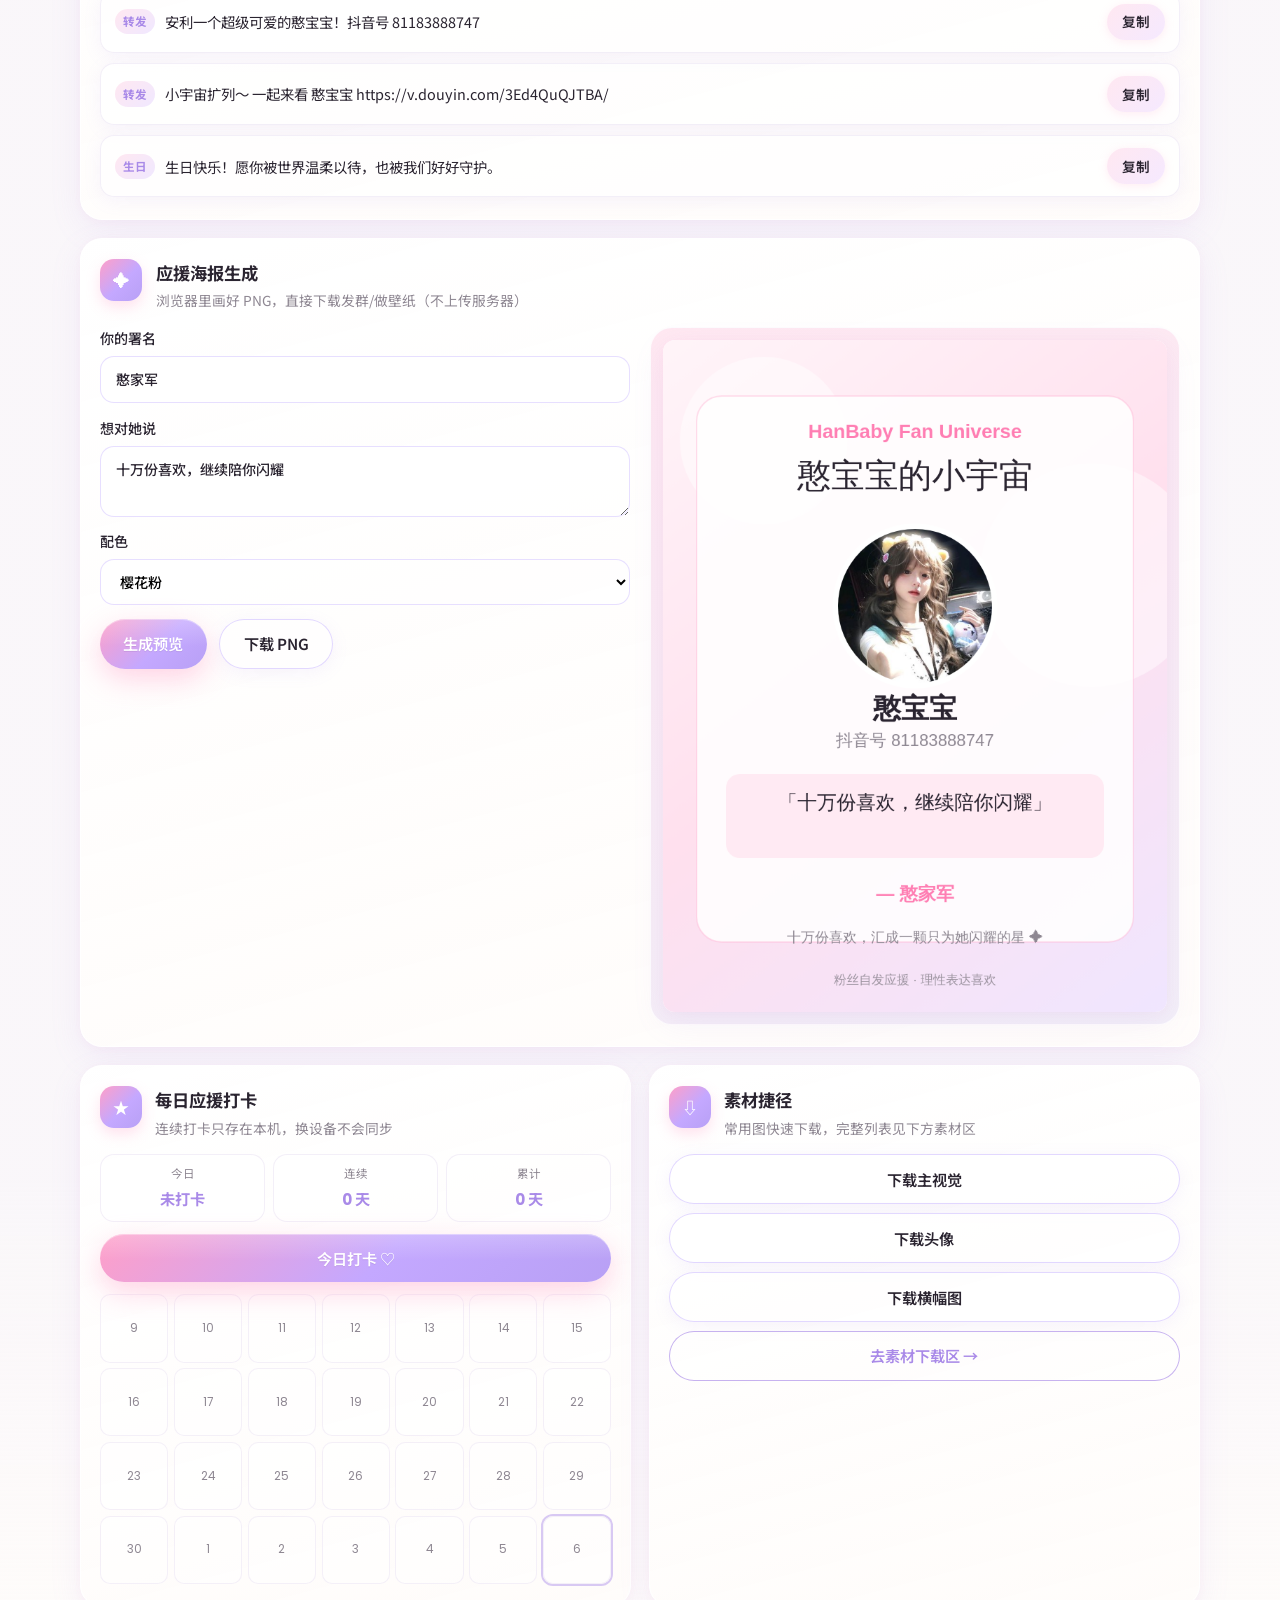
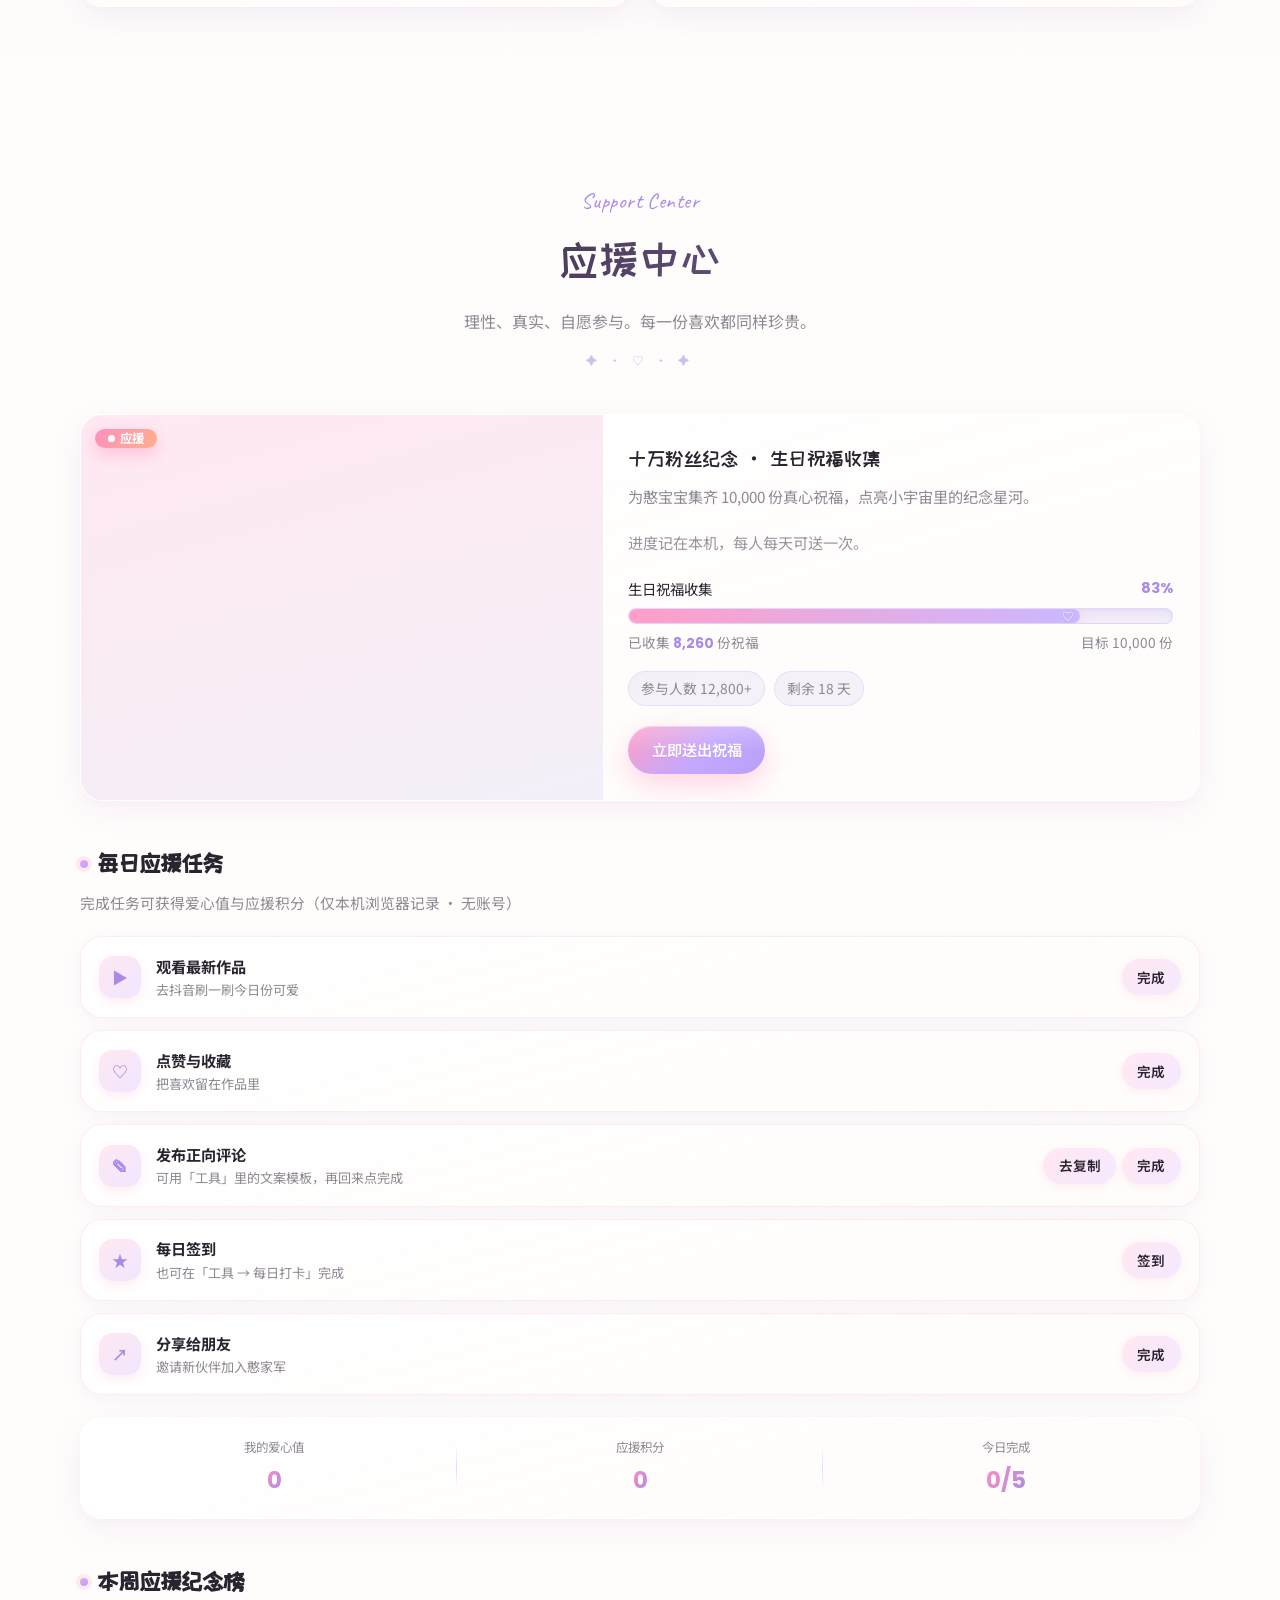
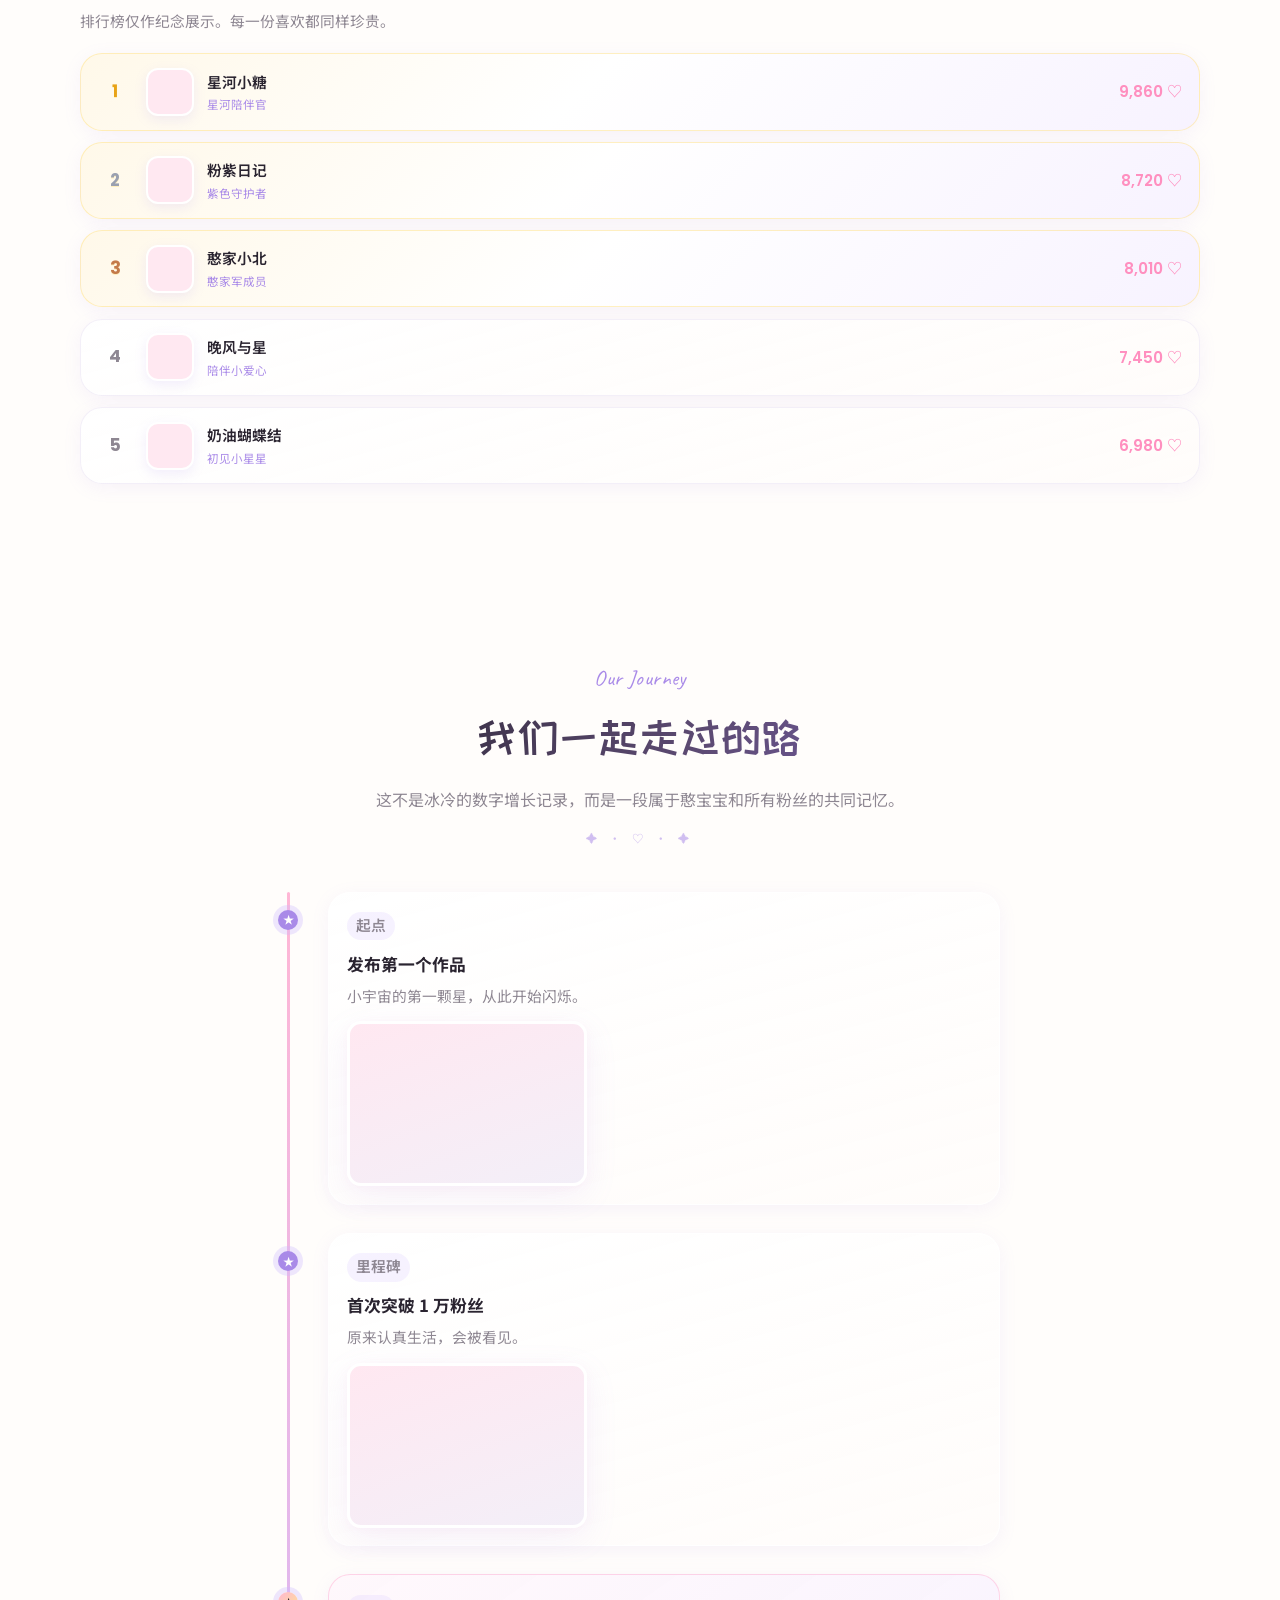
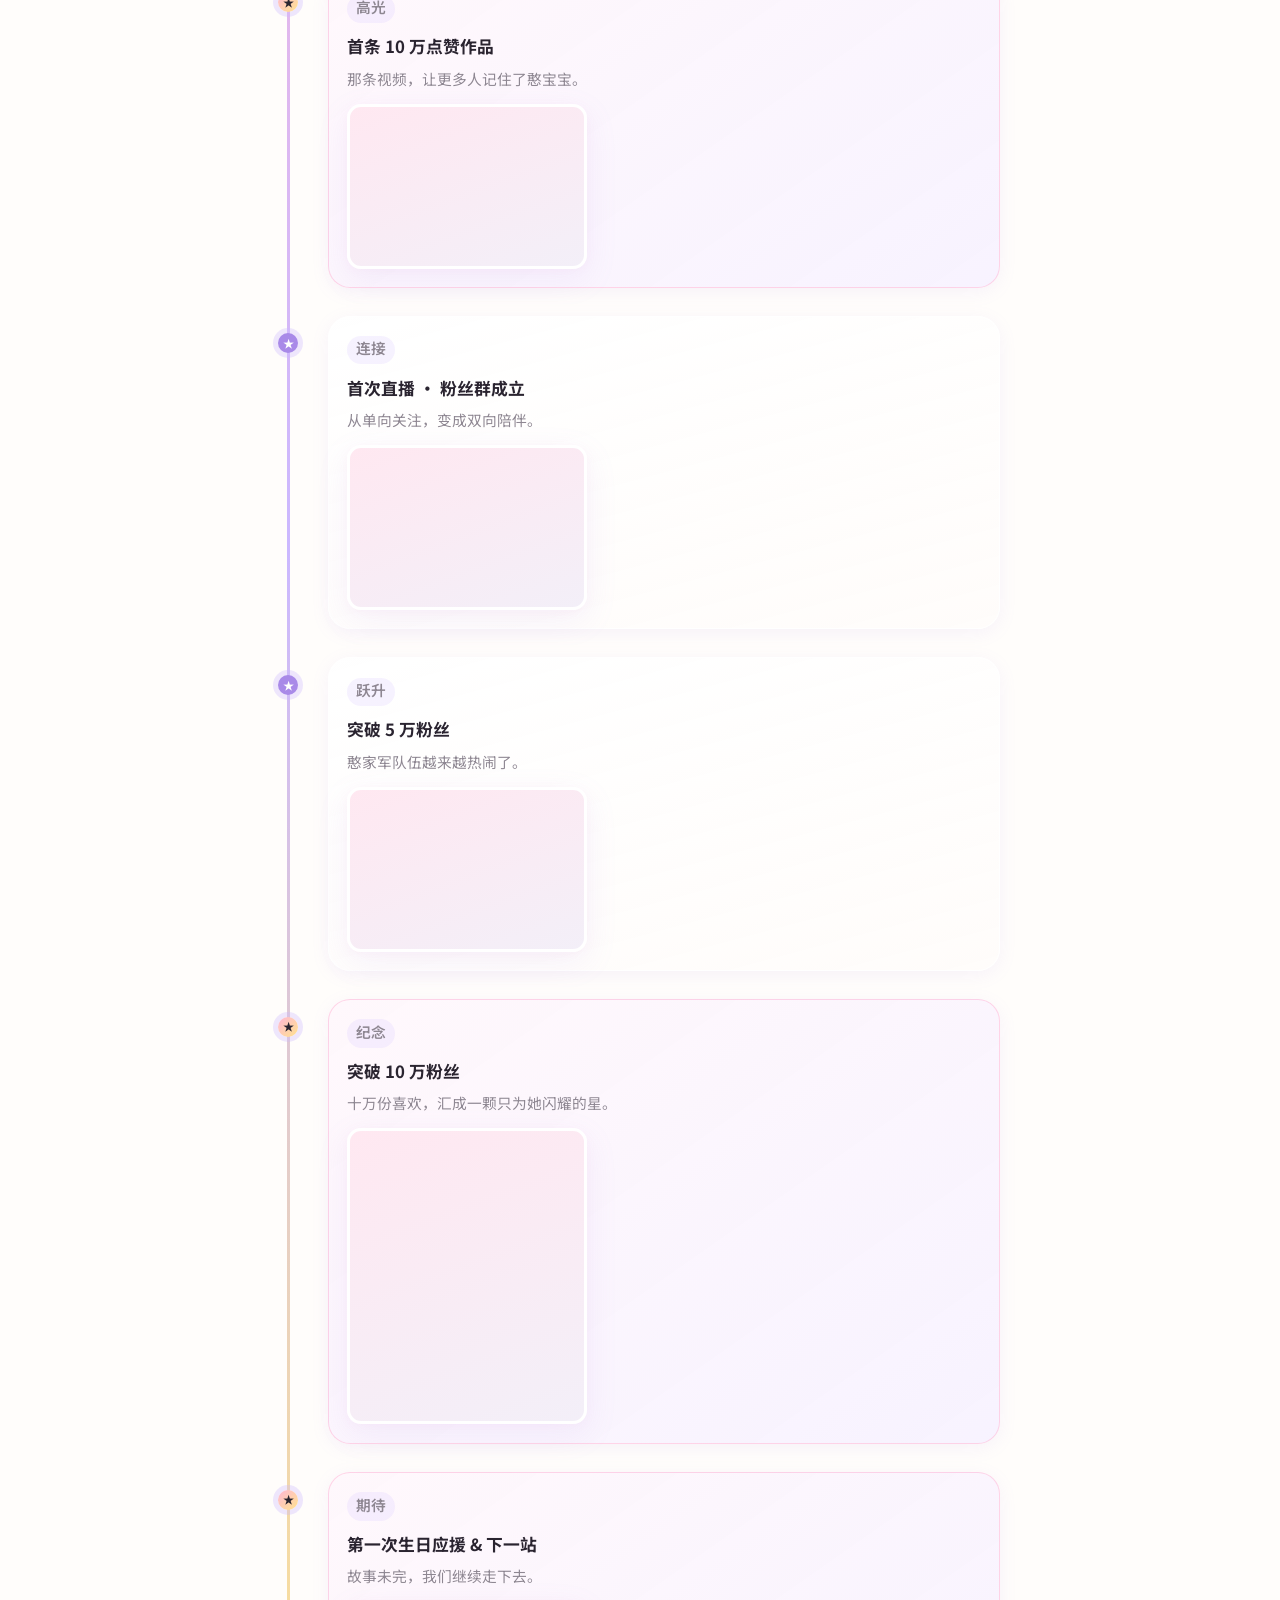
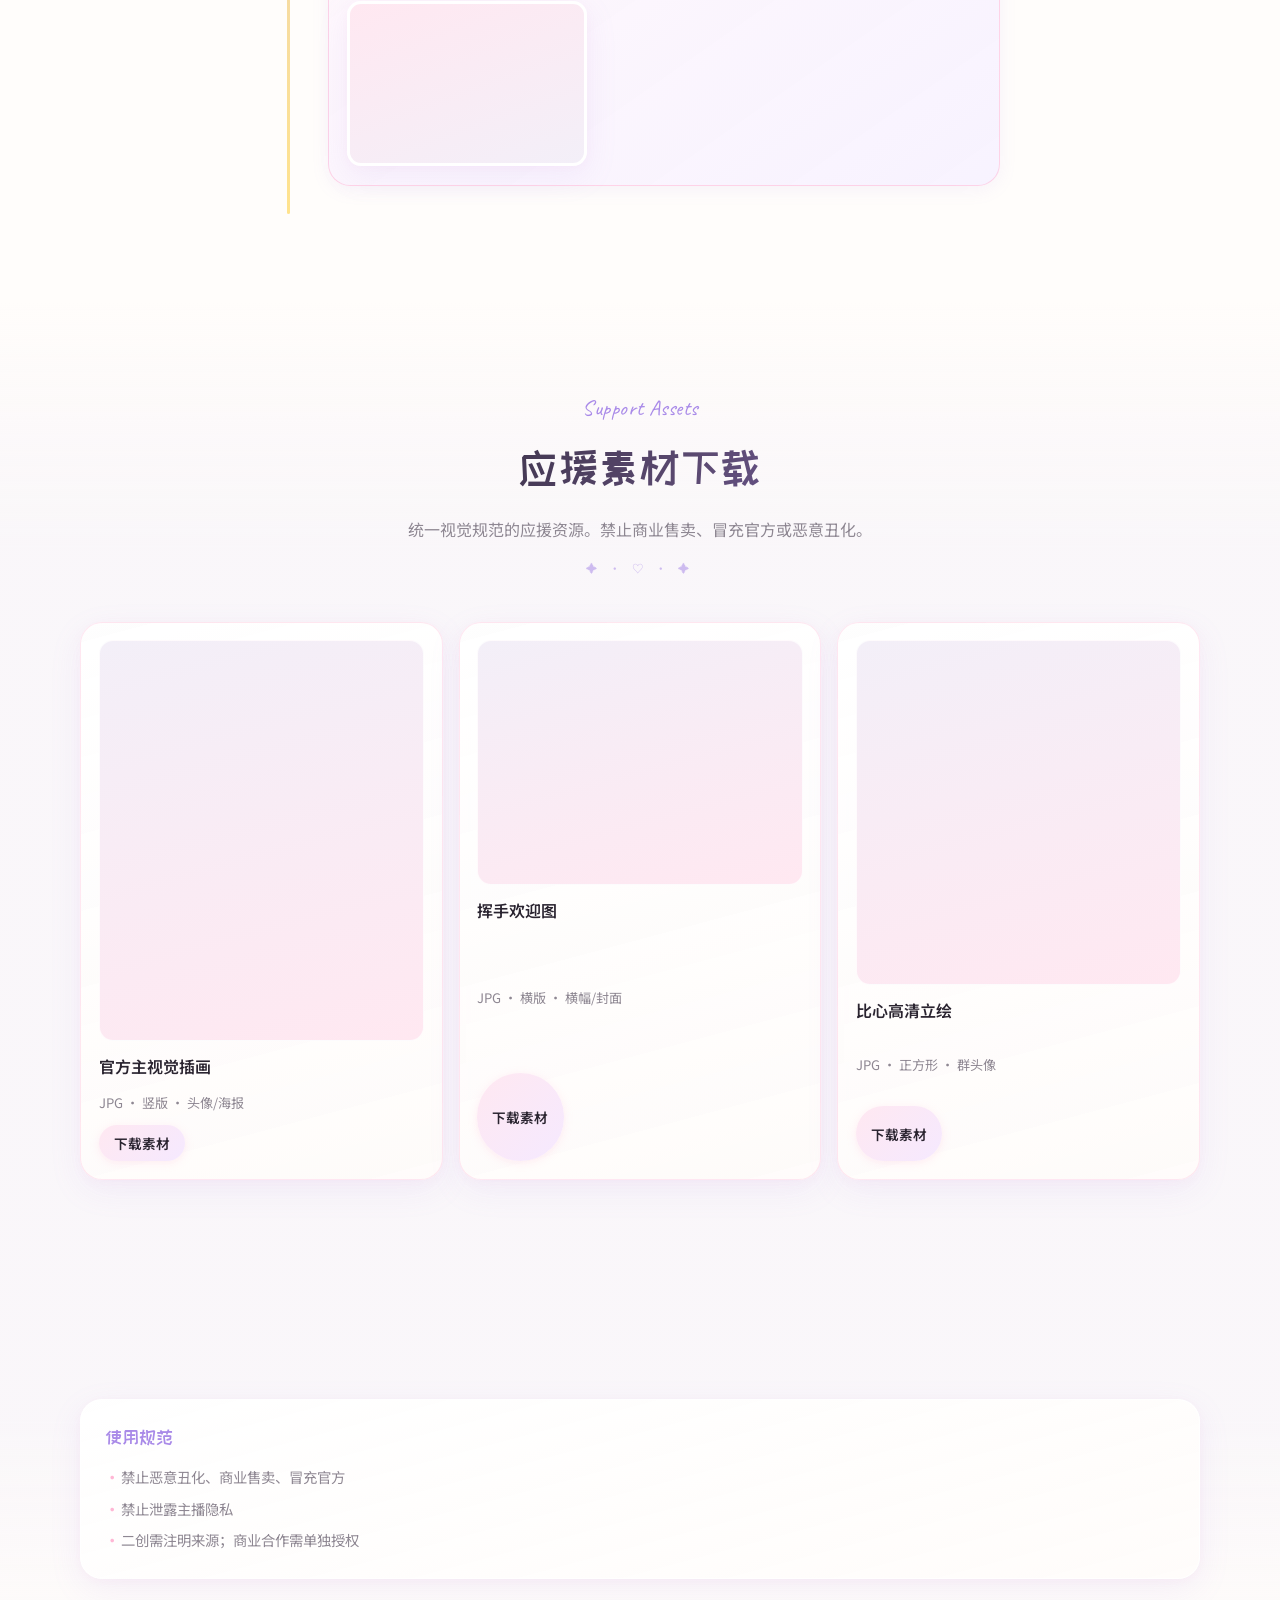
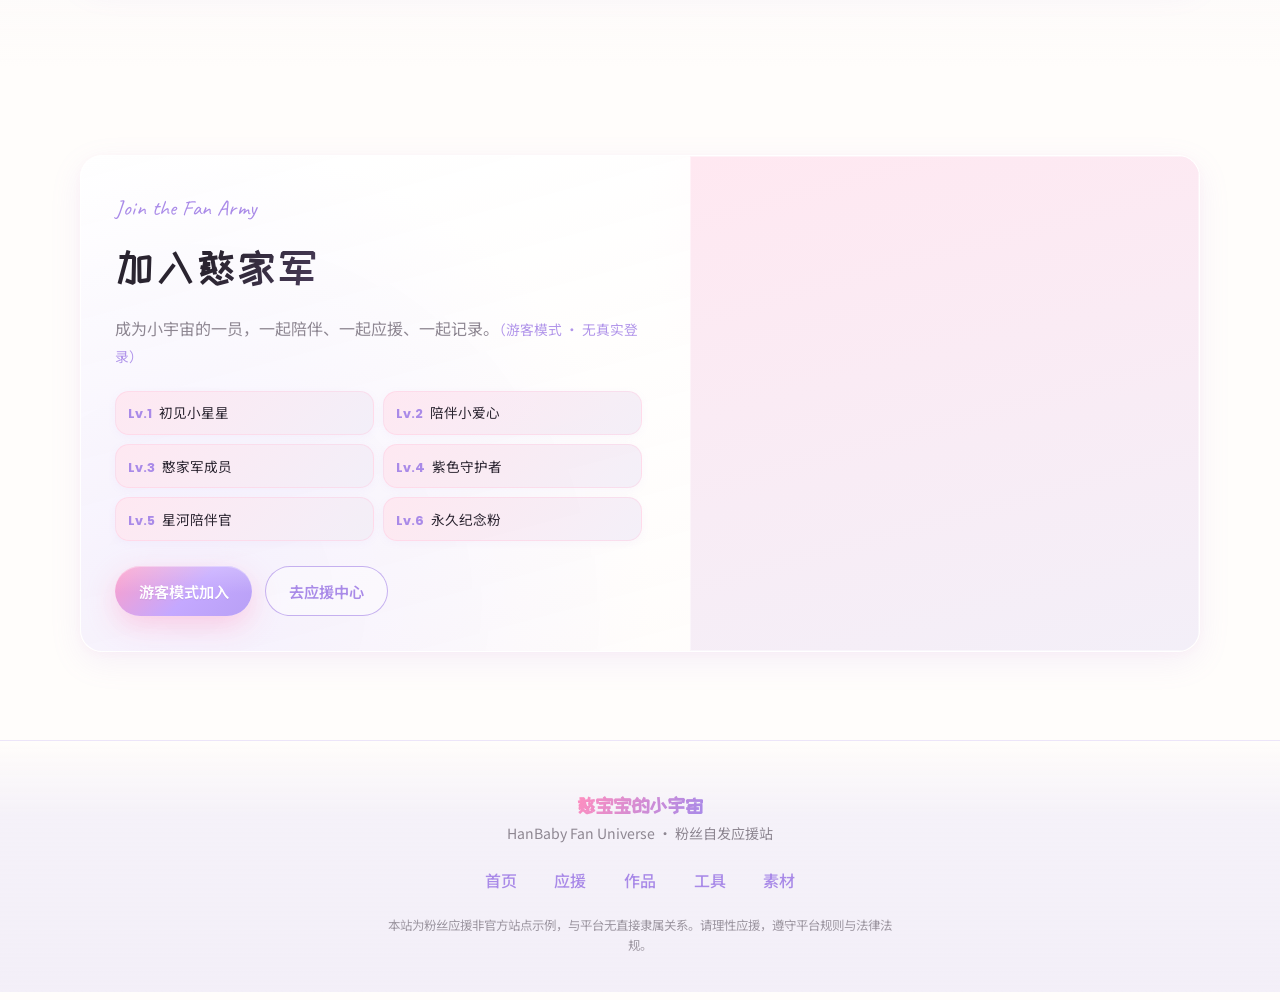
==== commit e242b73b: "perf: compress images to JPEG, fix GH Pages asset paths, image fallback" ====
--- a/index.html
+++ b/index.html
@@ -9,7 +9,7 @@
   <meta property="og:type" content="website" />
   <meta property="og:title" content="憨宝宝的小宇宙 | HanBaby Fan Universe" />
   <meta property="og:description" content="十万份喜欢，汇成一颗只为憨宝宝闪耀的星。粉丝自发应援站。" />
-  <meta property="og:image" content="assets/hero_1.png" />
+  <meta property="og:image" content="assets/hero_1.jpg" />
   <meta name="twitter:card" content="summary_large_image" />
   <link rel="icon" href="assets/douyin/avatar.jpg" type="image/jpeg" />
   <link rel="apple-touch-icon" href="assets/douyin/avatar.jpg" />
@@ -17,7 +17,17 @@
   <link rel="preconnect" href="https://fonts.googleapis.com" />
   <link rel="preconnect" href="https://fonts.gstatic.com" crossorigin />
   <link href="https://fonts.googleapis.com/css2?family=Caveat:wght@500;700&family=Noto+Sans+SC:wght@400;500;600;700&family=Poppins:wght@500;600;700&family=ZCOOL+KuaiLe&display=swap" rel="stylesheet" />
-  <link rel="stylesheet" href="css/style.css?v=13" />
+  <link rel="stylesheet" href="css/style.css?v=14" />
+  <!-- 保证 GitHub Pages 子路径下相对资源可解析（避免无尾斜杠时图片 404） -->
+  <script>
+    (function () {
+      var path = location.pathname;
+      if (!/\.[a-zA-Z0-9]+$/.test(path) && path.slice(-1) !== "/") {
+        location.replace(path + "/" + location.search + location.hash);
+      }
+    })();
+  </script>
+  <link rel="preload" as="image" href="assets/hero_1.jpg" />
 </head>
 <body>
   <a class="skip-link" href="#main">跳到正文</a>
@@ -53,11 +63,11 @@
         <div class="hero-visual" data-parallax>
           <div class="polaroid">
             <div class="polaroid-tape"></div>
-            <img src="assets/hero_1.png" alt="憨宝宝主视觉" class="hero-img" width="1122" height="1402" fetchpriority="high" decoding="async" />
+            <img src="assets/hero_1.jpg" alt="憨宝宝主视觉" class="hero-img" width="1122" height="1402" fetchpriority="high" decoding="async" />
             <p class="polaroid-caption">HanBaby · 今日份可爱</p>
           </div>
-          <img src="assets/emoji_2.png" alt="" class="deco-sticker s1" aria-hidden="true" />
-          <img src="assets/emoji_3.png" alt="" class="deco-sticker s2" aria-hidden="true" />
+          <img src="assets/emoji_2.jpg" alt="" class="deco-sticker s1" aria-hidden="true" />
+          <img src="assets/emoji_3.jpg" alt="" class="deco-sticker s2" aria-hidden="true" />
           <span class="deco-heart h1">♡</span>
           <span class="deco-heart h2">✦</span>
           <span class="deco-heart h3">☆</span>
@@ -165,7 +175,7 @@
       <div class="container about-grid">
         <div class="about-photo">
           <div class="photo-frame">
-            <img src="assets/hero_4.png" alt="关于憨宝宝" loading="lazy" />
+            <img src="assets/hero_4.jpg" alt="关于憨宝宝" loading="lazy" />
           </div>
           <div class="note-card">
             <p class="handwrite">今天也要元气满满呀～</p>
@@ -343,9 +353,9 @@
               </div>
             </div>
             <div class="tool-body tool-actions-col">
-              <button type="button" class="btn btn-ghost" data-quick-dl="assets/hero_1.png">下载主视觉</button>
+              <button type="button" class="btn btn-ghost" data-quick-dl="assets/hero_1.jpg">下载主视觉</button>
               <button type="button" class="btn btn-ghost" data-quick-dl="assets/douyin/avatar.jpg">下载头像</button>
-              <button type="button" class="btn btn-ghost" data-quick-dl="assets/hero_2.png">下载横幅图</button>
+              <button type="button" class="btn btn-ghost" data-quick-dl="assets/hero_2.jpg">下载横幅图</button>
               <a class="btn btn-outline" href="#assets">去素材下载区 →</a>
             </div>
           </article>
@@ -364,7 +374,7 @@
 
         <div class="campaign-panel glass">
           <div class="campaign-visual">
-            <img src="assets/hero_2.png" alt="当前应援活动" loading="lazy" />
+            <img src="assets/hero_2.jpg" alt="当前应援活动" loading="lazy" />
             <span class="badge-live">应援</span>
           </div>
           <div class="campaign-body">
@@ -519,7 +529,7 @@
           </div>
         </div>
         <div class="join-visual">
-          <img src="assets/hero_5.png" alt="加入憨家军" loading="lazy" />
+          <img src="assets/hero_5.jpg" alt="加入憨家军" loading="lazy" />
         </div>
       </div>
     </section>
@@ -580,7 +590,7 @@
     </div>
   </div>
 
-  <script src="js/main.js?v=13" defer></script>
-  <script src="js/tools.js?v=13" defer></script>
+  <script src="js/main.js?v=14" defer></script>
+  <script src="js/tools.js?v=14" defer></script>
 </body>
 </html>
--- a/css/style.css
+++ b/css/style.css
@@ -840,6 +840,21 @@
   content-visibility: auto;
 }
 
+img.img-broken {
+  min-height: 80px;
+  background: linear-gradient(145deg, var(--cream-pink), var(--lilac-bg));
+  object-fit: contain;
+  opacity: 0.85;
+}
+
+.work-cover,
+.asset-preview,
+.photo-frame,
+.campaign-visual,
+.join-visual {
+  background: linear-gradient(165deg, #ffe8f1 0%, #f0e8ff 100%);
+}
+
 /* ========== Buttons ========== */
 .btn {
   display: inline-flex;
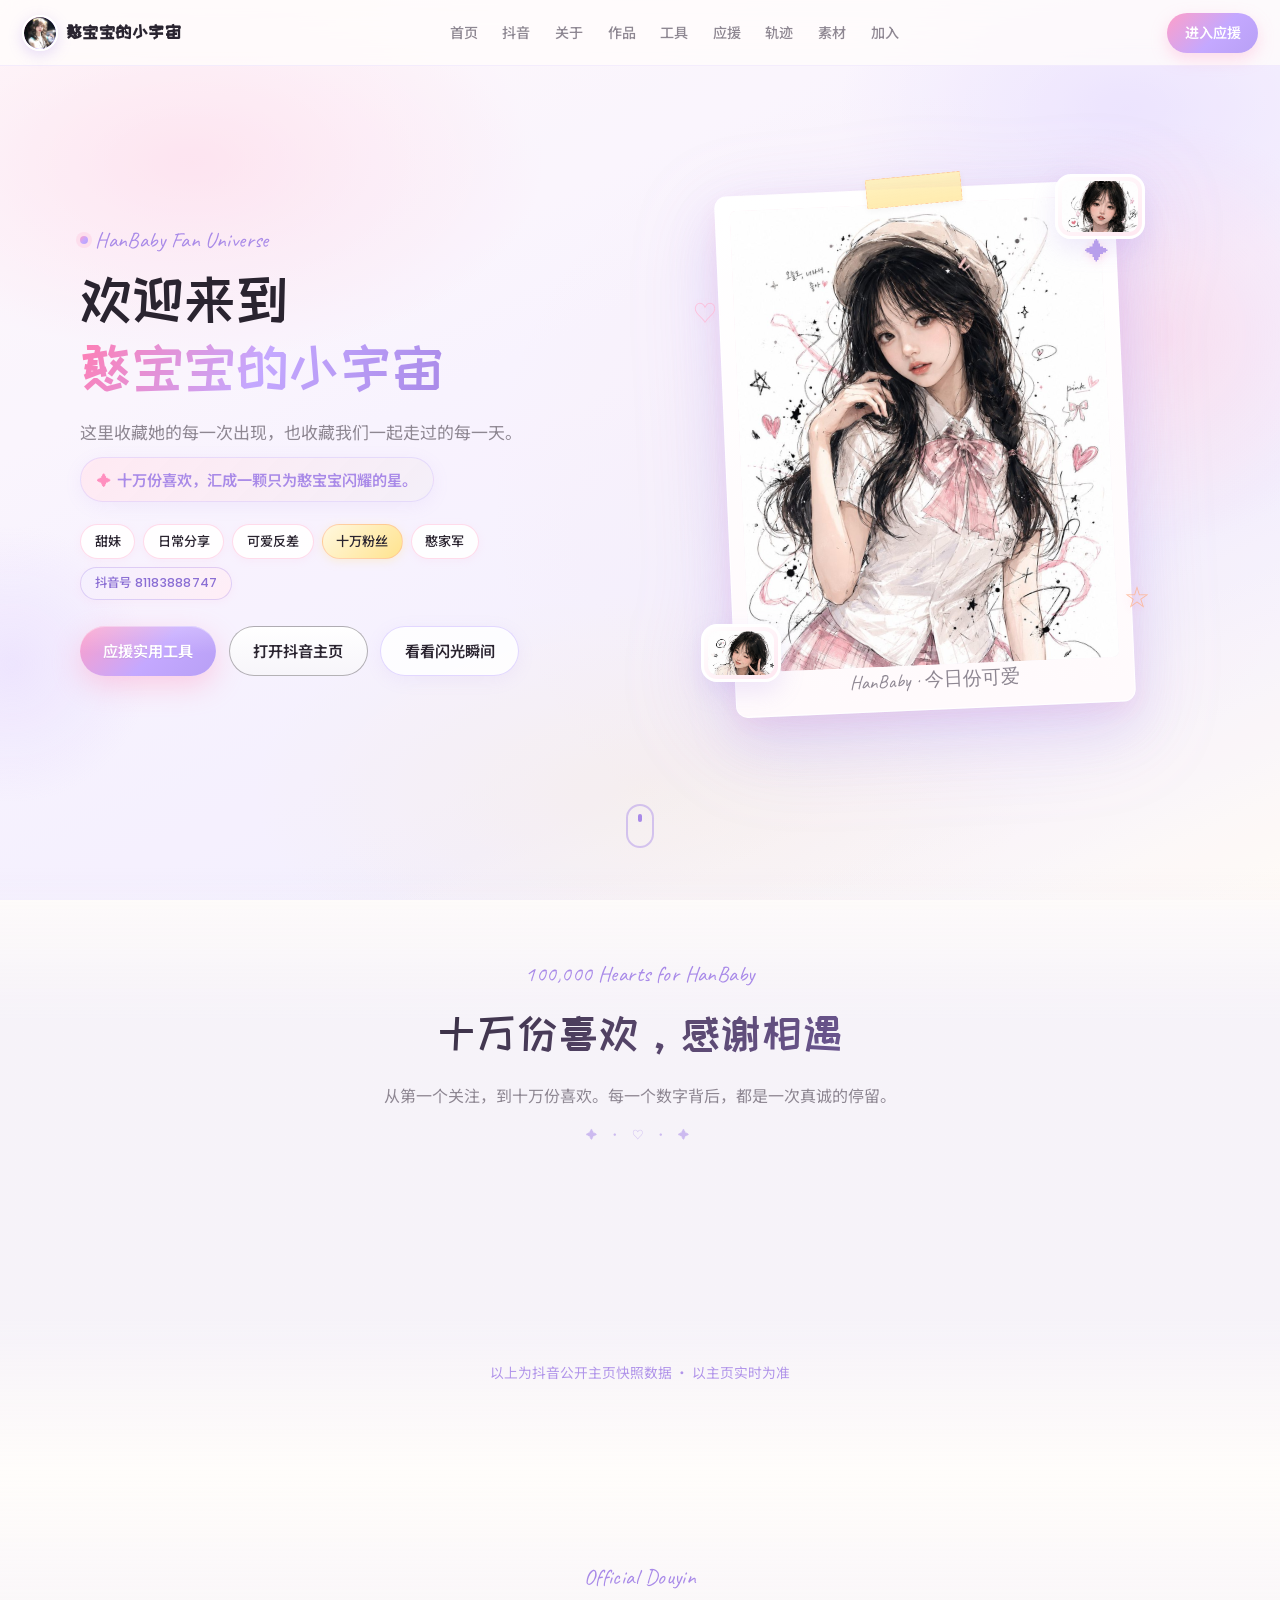
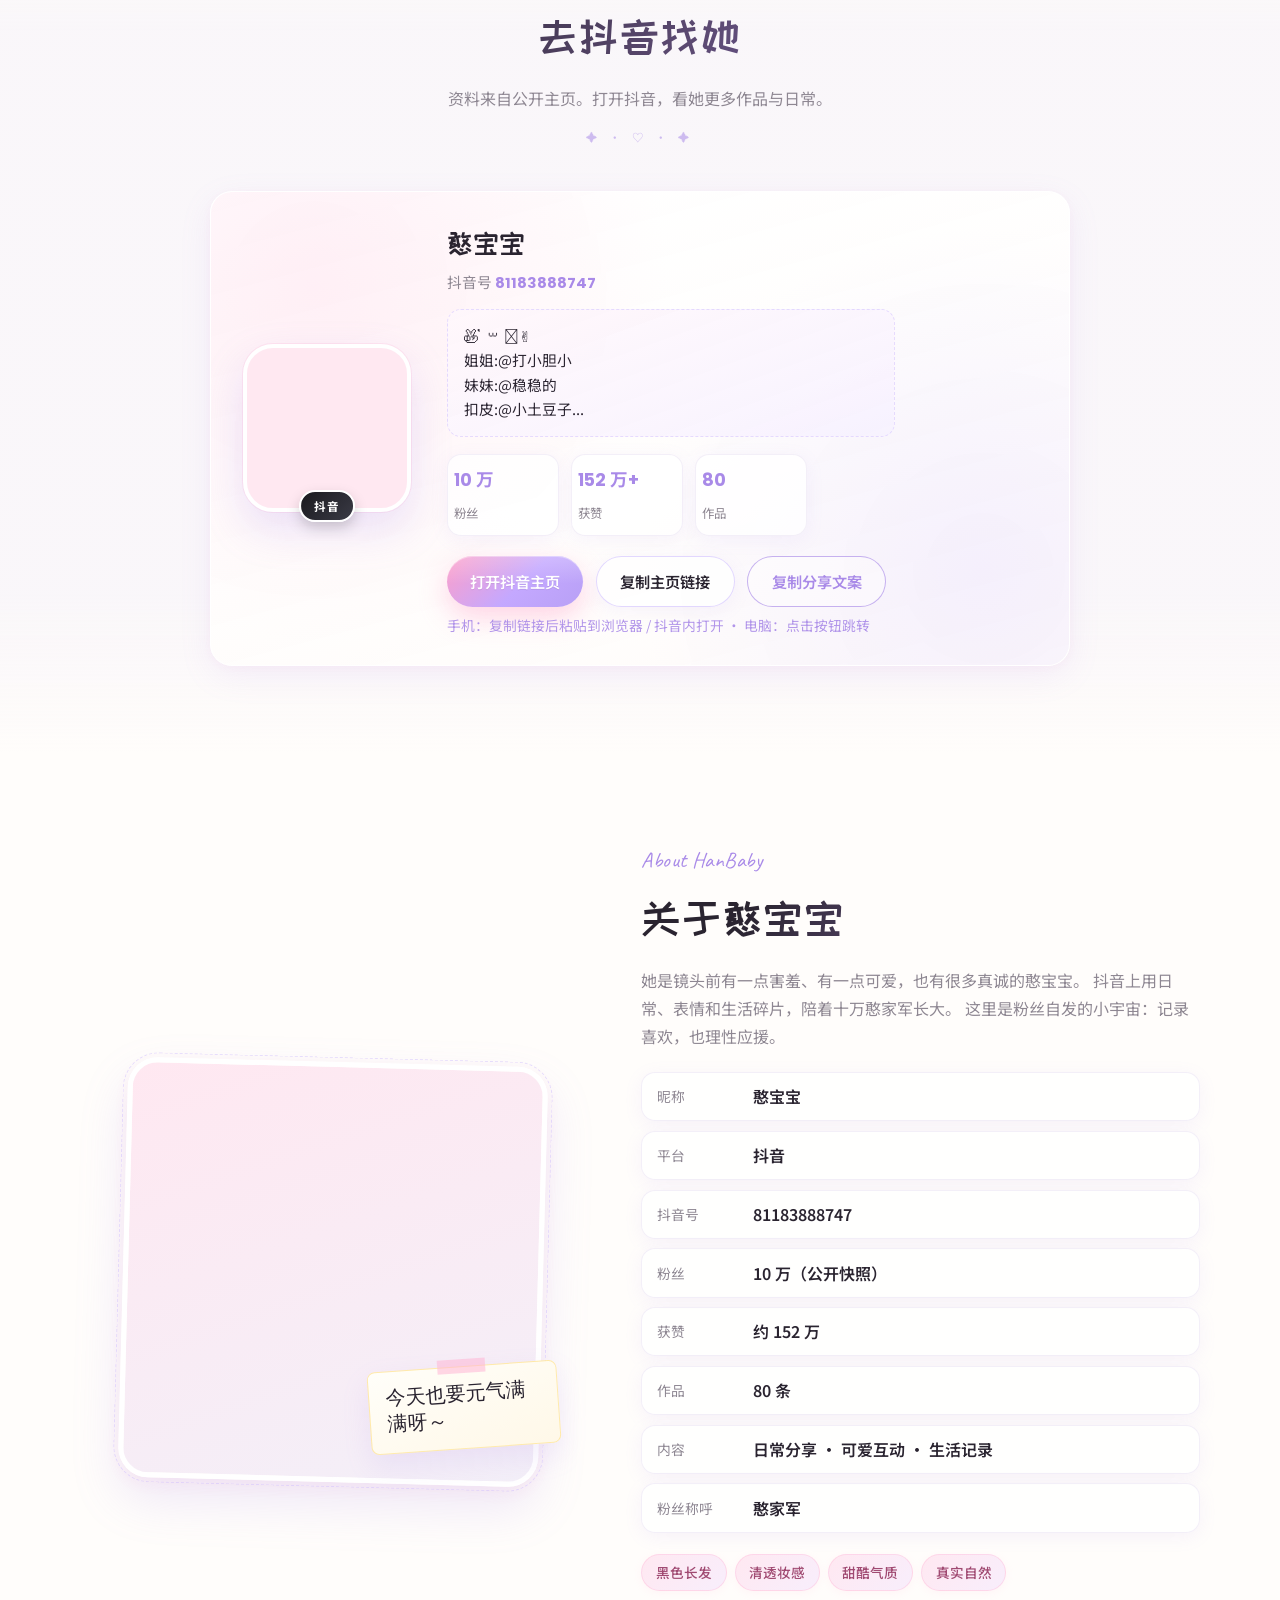
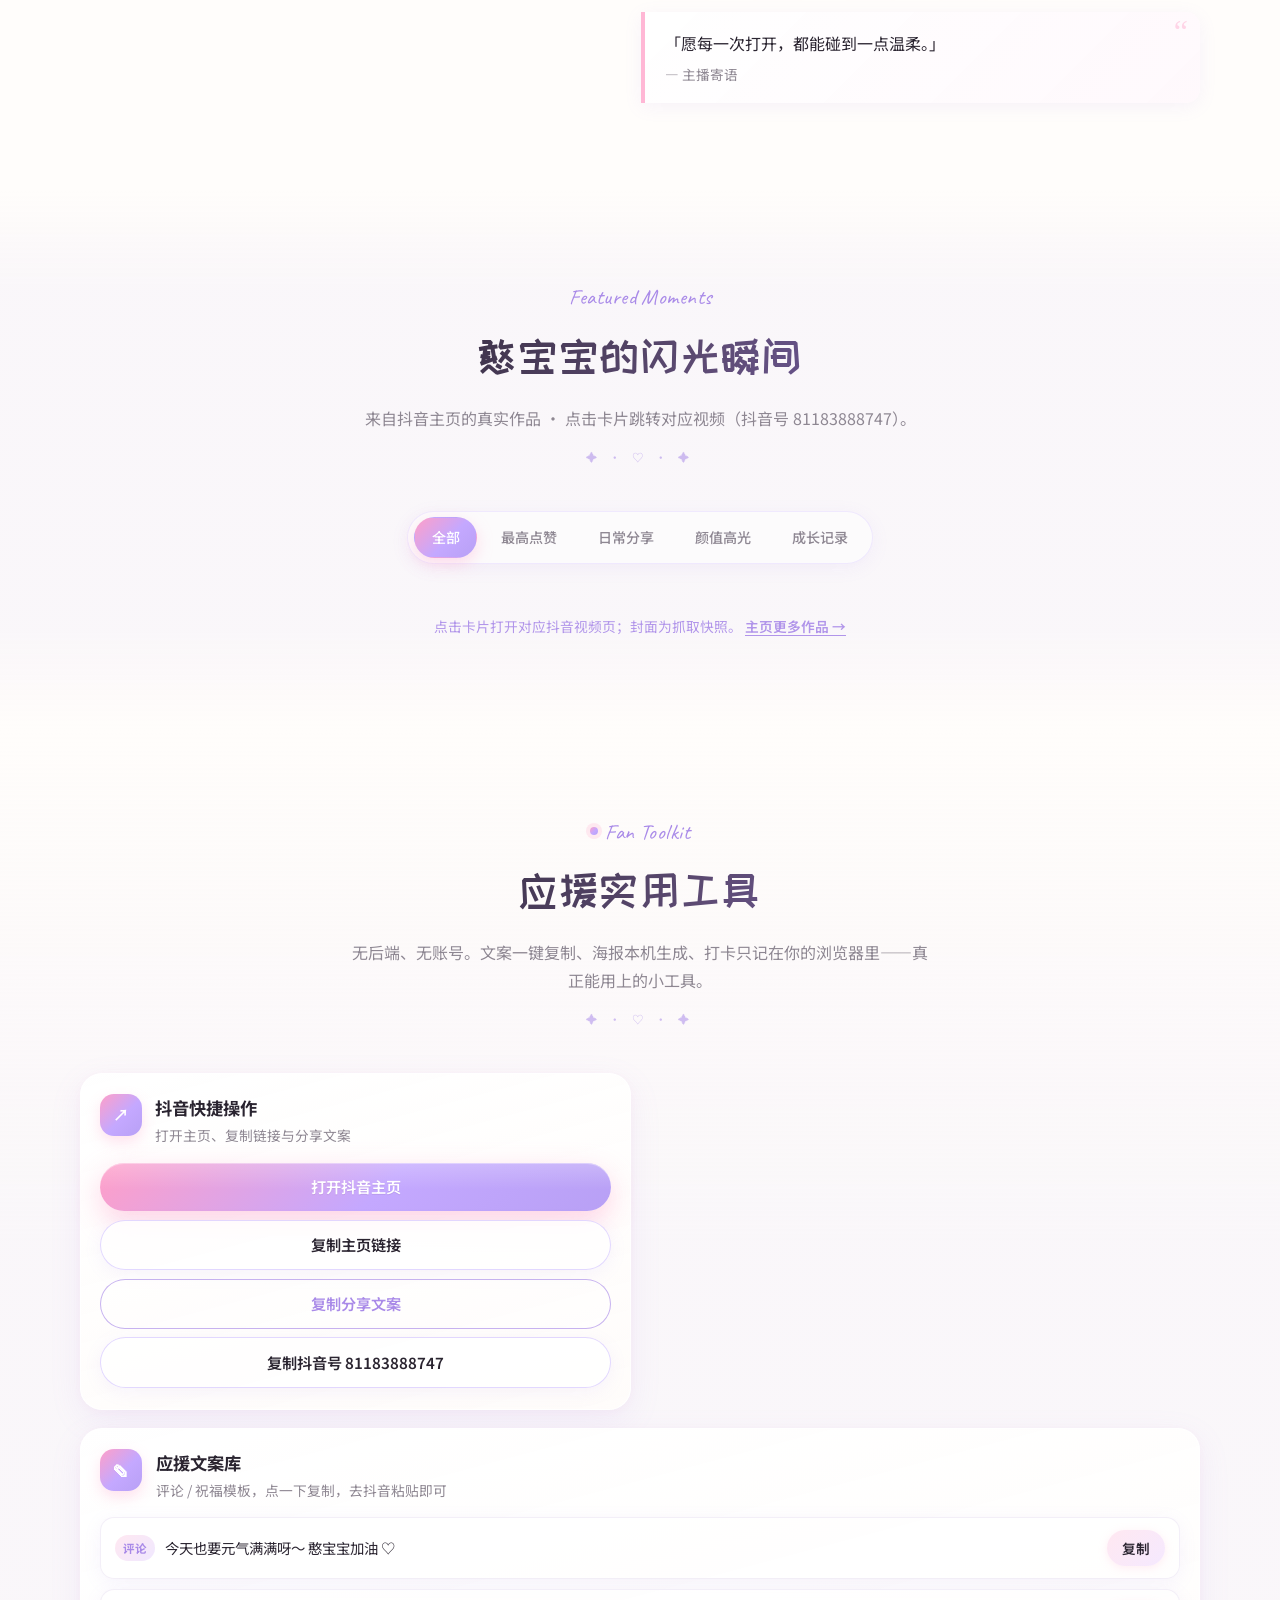
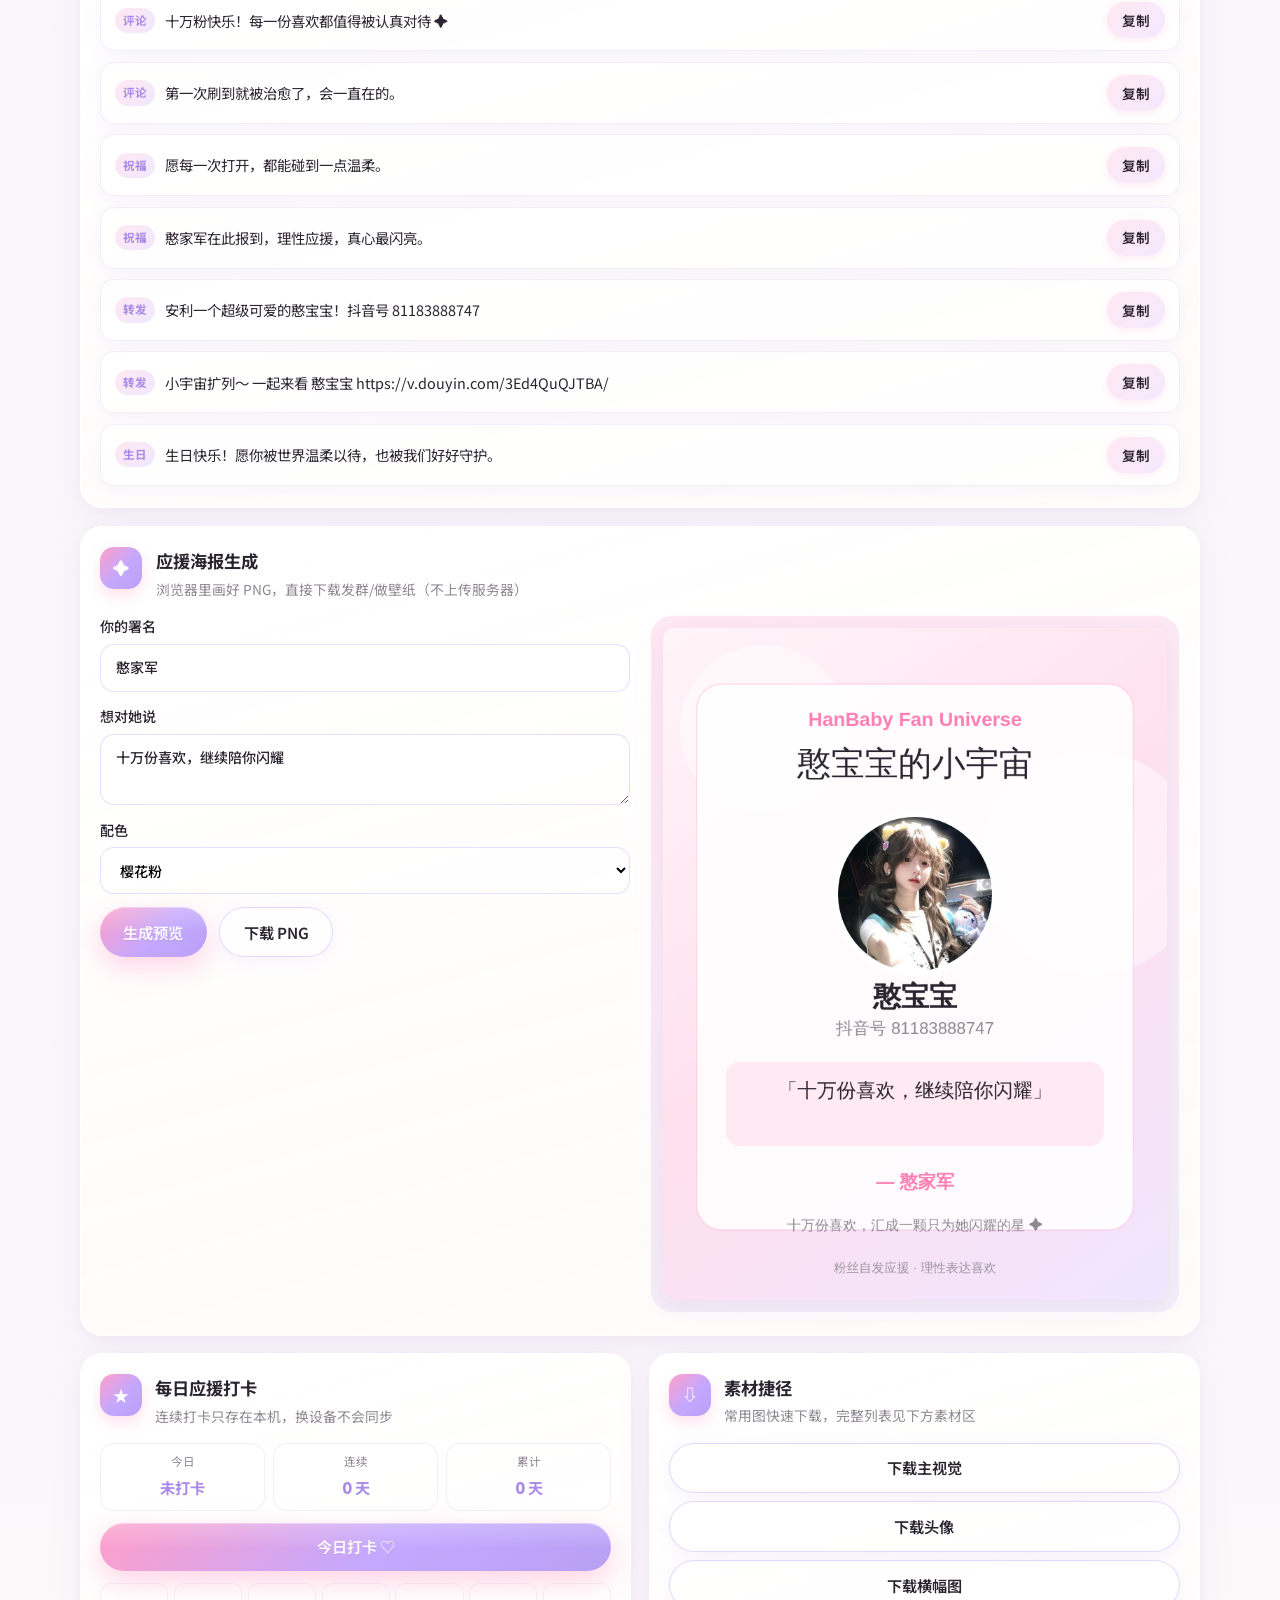
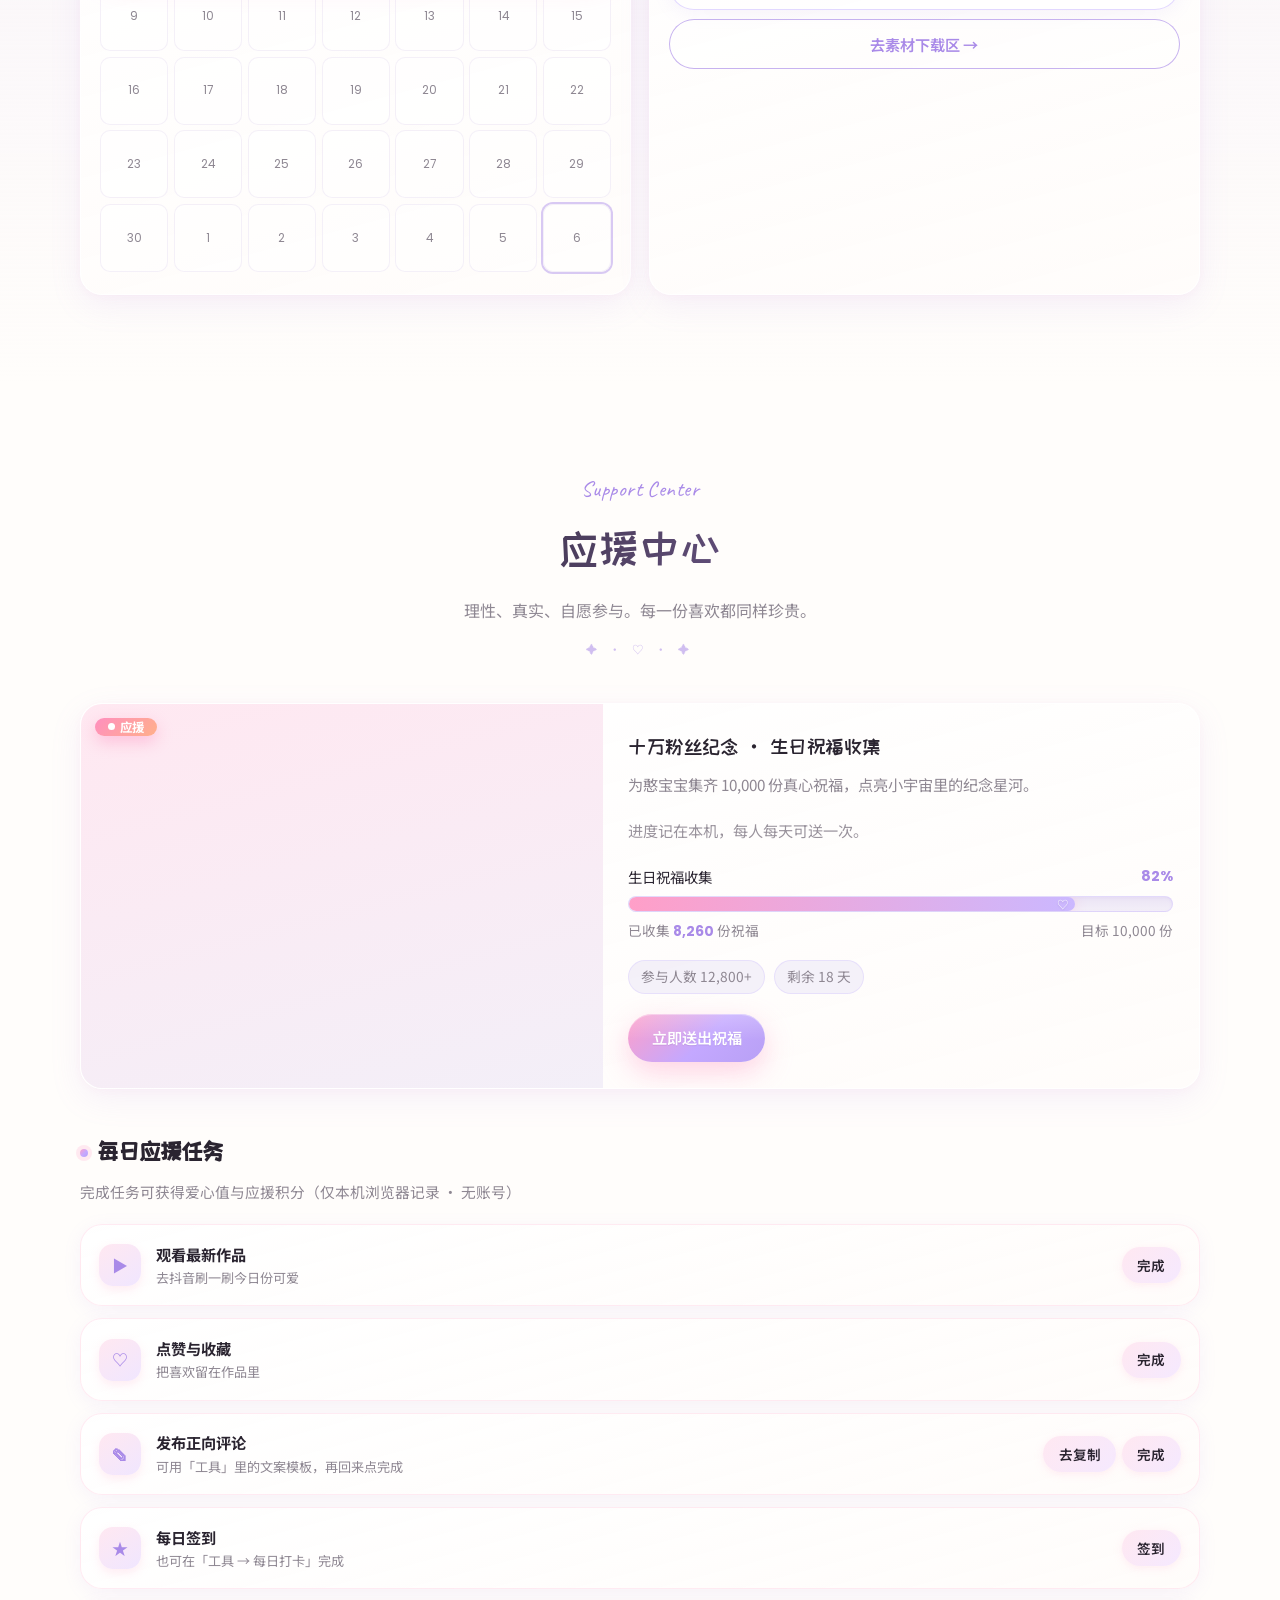
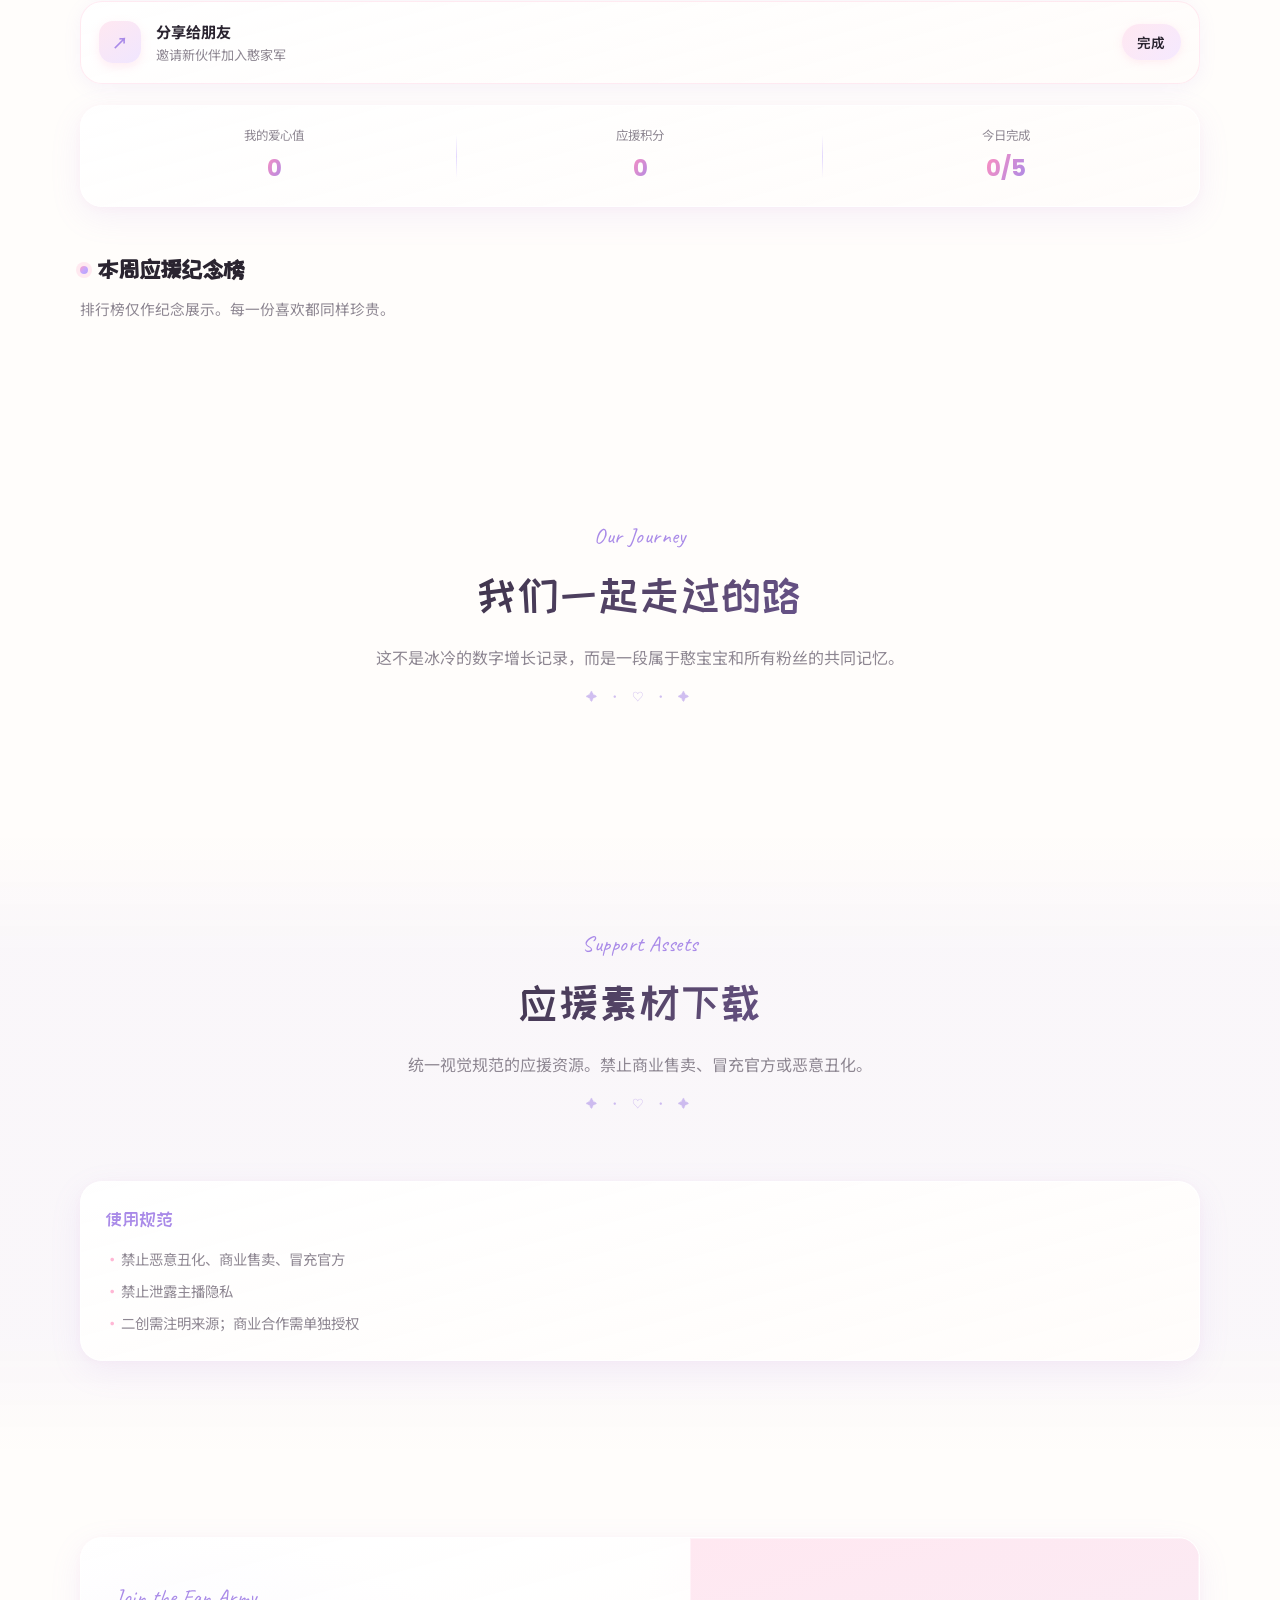
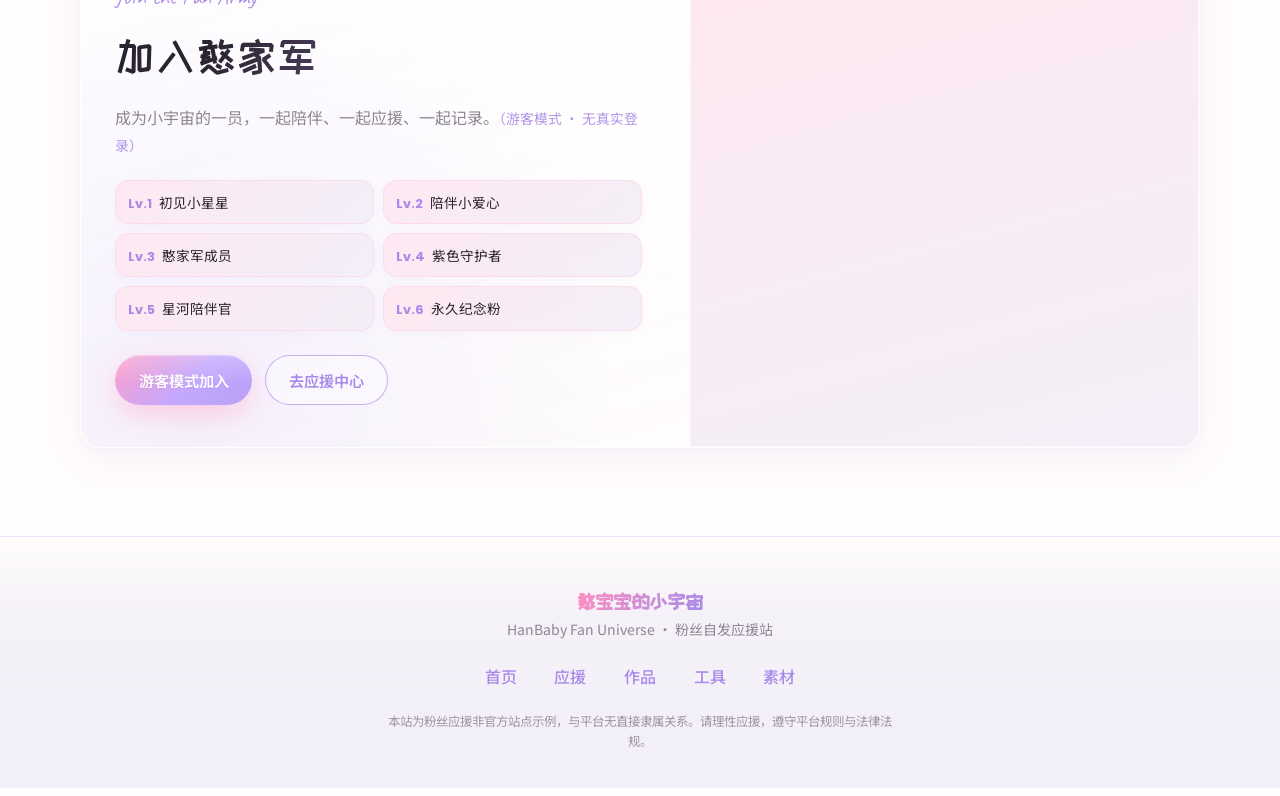
==== commit 168c33c9: "feat: scrape real Douyin video links into works section" ====
--- a/index.html
+++ b/index.html
@@ -17,7 +17,7 @@
   <link rel="preconnect" href="https://fonts.googleapis.com" />
   <link rel="preconnect" href="https://fonts.gstatic.com" crossorigin />
   <link href="https://fonts.googleapis.com/css2?family=Caveat:wght@500;700&family=Noto+Sans+SC:wght@400;500;600;700&family=Poppins:wght@500;600;700&family=ZCOOL+KuaiLe&display=swap" rel="stylesheet" />
-  <link rel="stylesheet" href="css/style.css?v=14" />
+  <link rel="stylesheet" href="css/style.css?v=15" />
   <!-- 保证 GitHub Pages 子路径下相对资源可解析（避免无尾斜杠时图片 404） -->
   <script>
     (function () {
@@ -220,7 +220,7 @@
         <div class="section-head">
           <p class="eyebrow">Featured Moments</p>
           <h2>憨宝宝的闪光瞬间</h2>
-          <p class="section-desc">精选氛围作品卡 · 点击跳转抖音主页看更多动态（抖音号 81183888747）。</p>
+          <p class="section-desc">来自抖音主页的真实作品 · 点击卡片跳转对应视频（抖音号 81183888747）。</p>
         </div>
         <div class="filter-tabs" role="tablist">
           <button class="filter-btn active" data-filter="all">全部</button>
@@ -233,8 +233,8 @@
           <!-- filled by JS -->
         </div>
         <p class="works-foot static-inline-note">
-          单条视频链受平台限制，卡片统一跳转主页短链；点卡片或「去抖音看 TA」即可打开。
-          <a href="https://v.douyin.com/3Ed4QuQJTBA/" target="_blank" rel="noopener noreferrer">直接打开主页 →</a>
+          点击卡片打开对应抖音视频页；封面为抓取快照。
+          <a href="https://v.douyin.com/3Ed4QuQJTBA/" target="_blank" rel="noopener noreferrer">主页更多作品 →</a>
         </p>
       </div>
     </section>
@@ -590,7 +590,7 @@
     </div>
   </div>
 
-  <script src="js/main.js?v=14" defer></script>
-  <script src="js/tools.js?v=14" defer></script>
+  <script src="js/main.js?v=15" defer></script>
+  <script src="js/tools.js?v=15" defer></script>
 </body>
 </html>
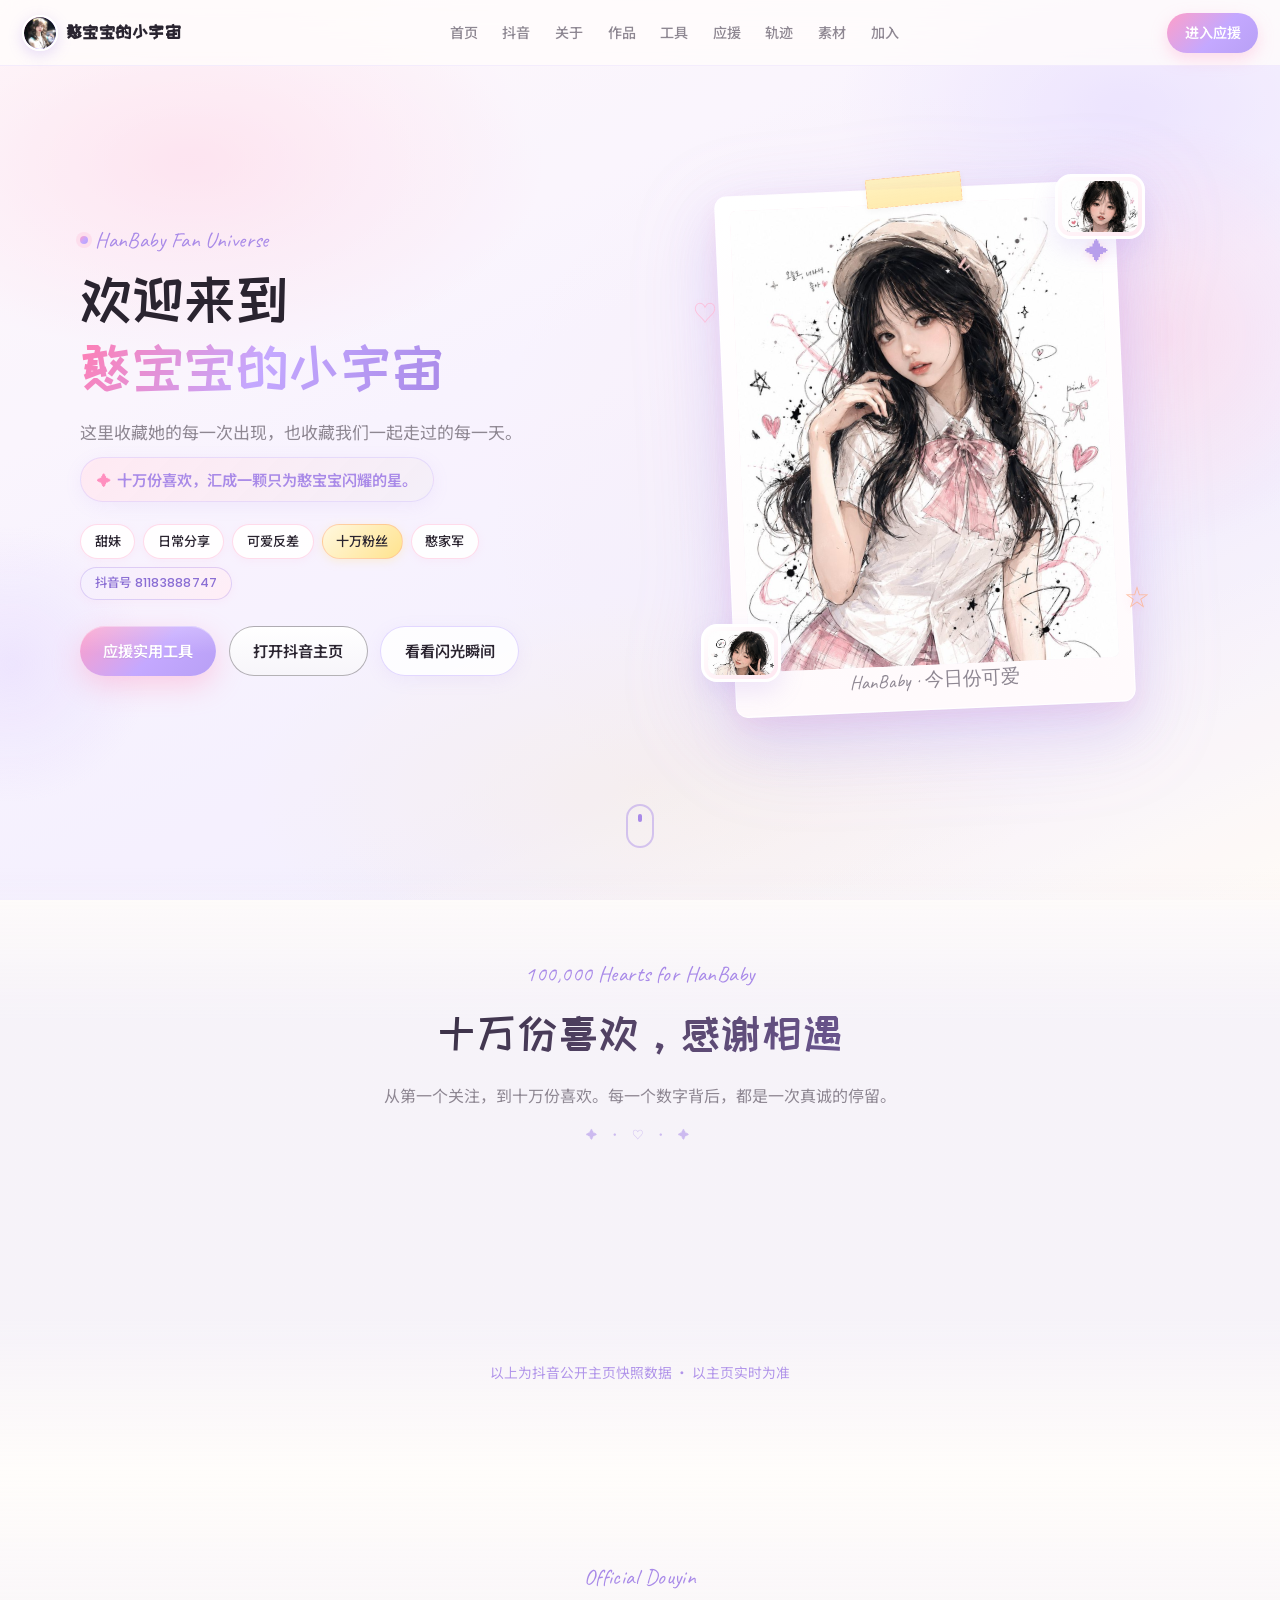
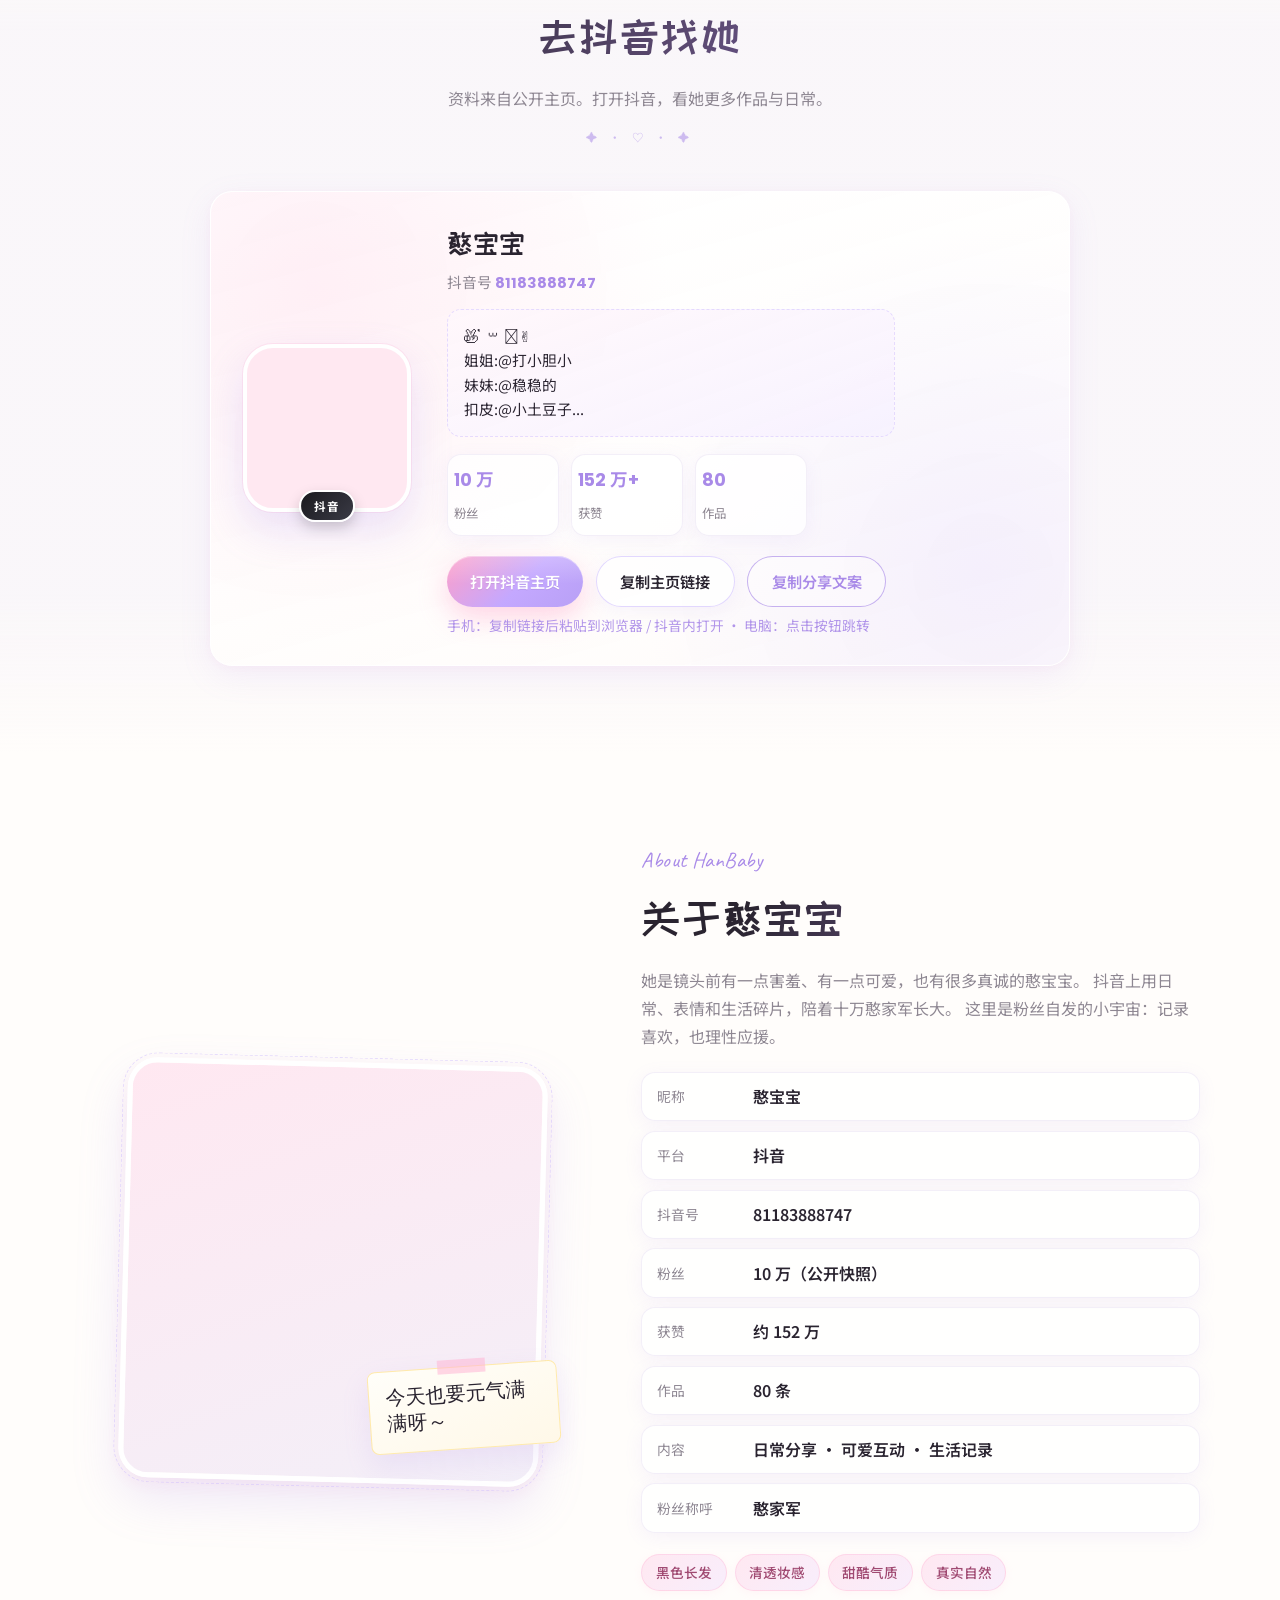
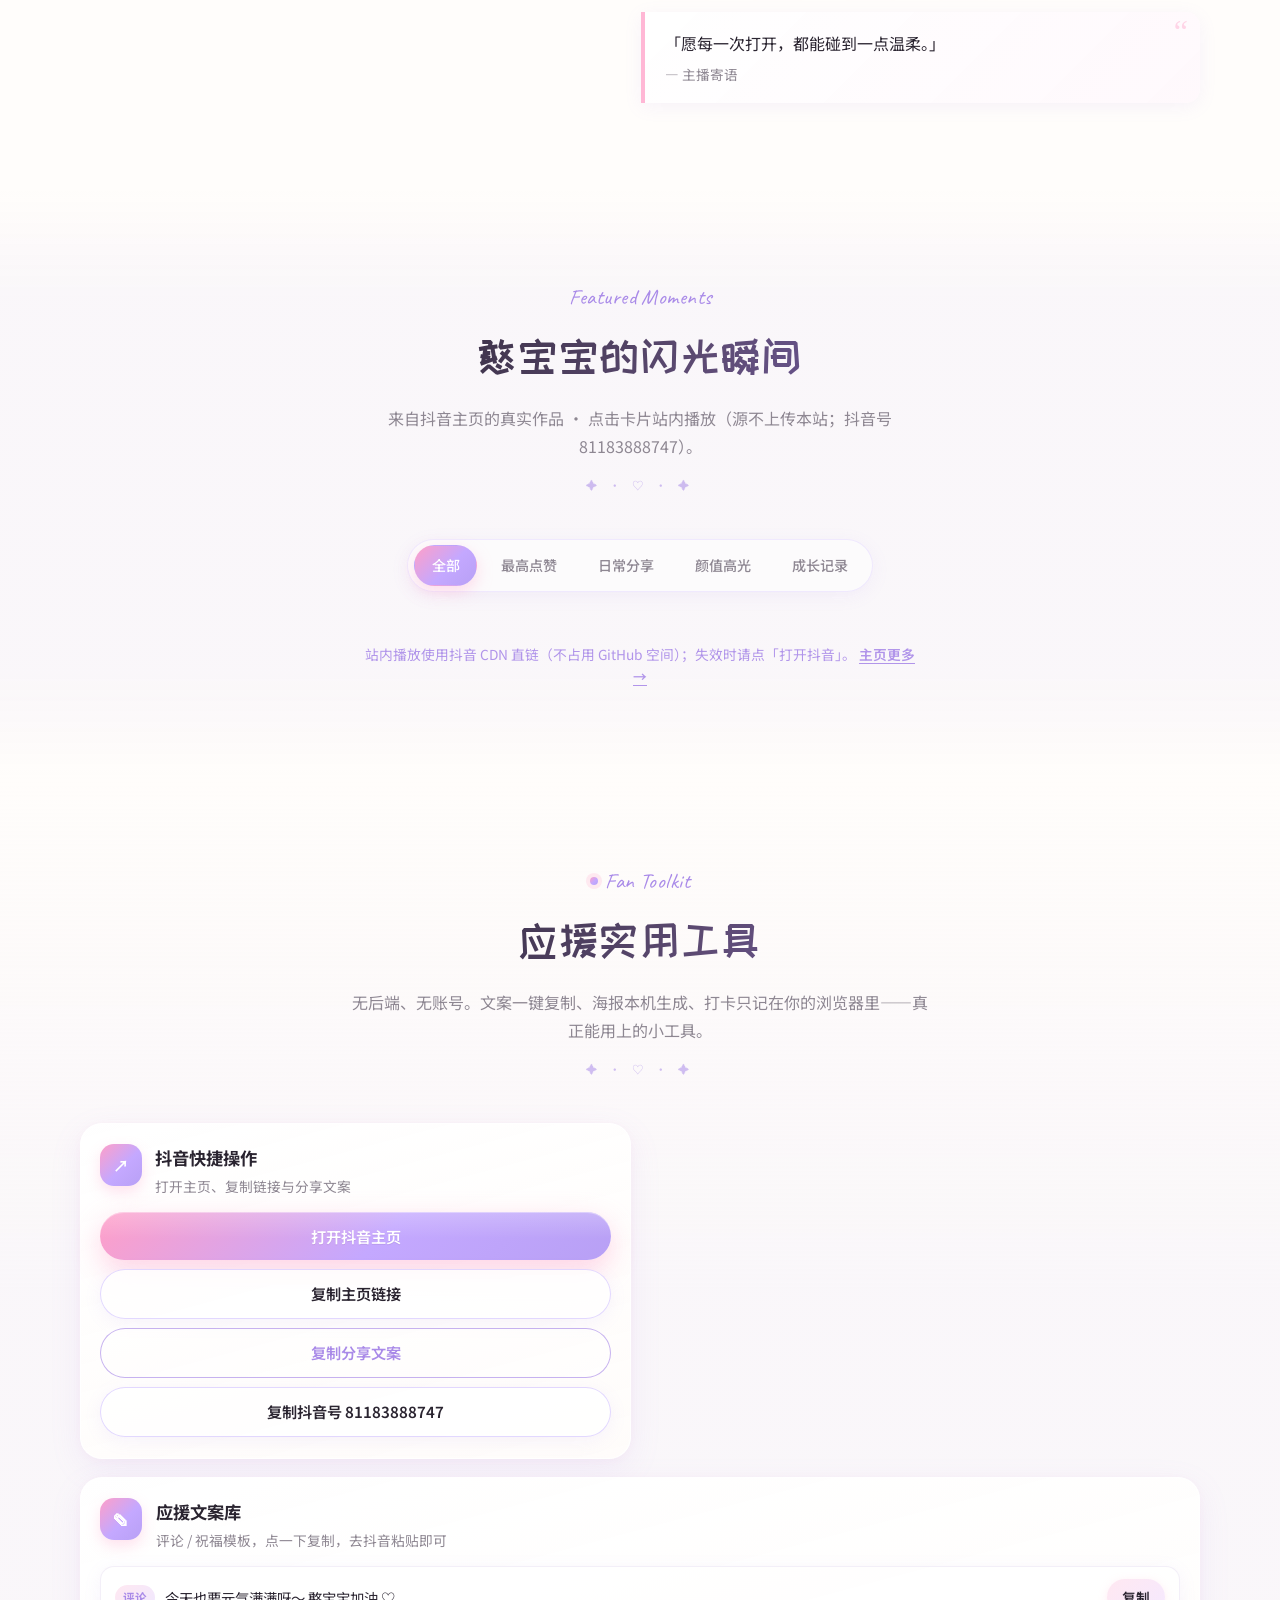
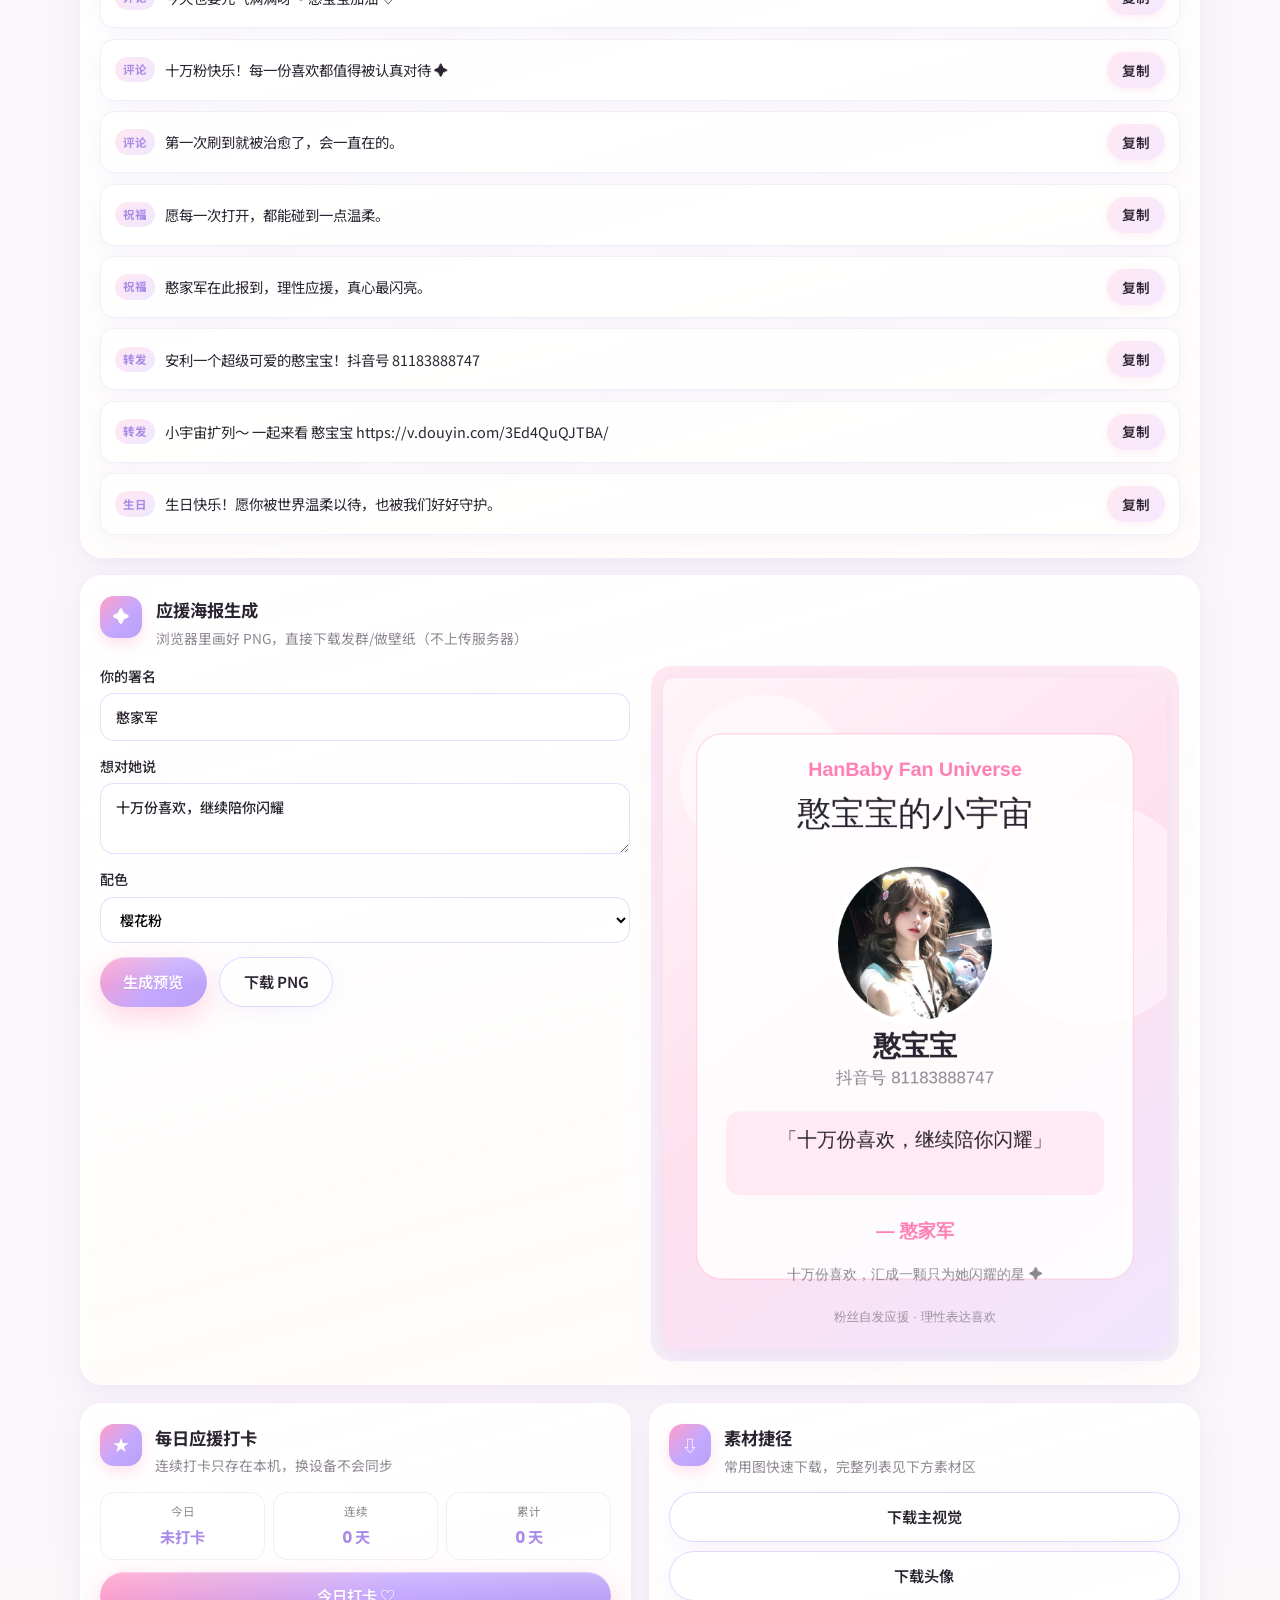
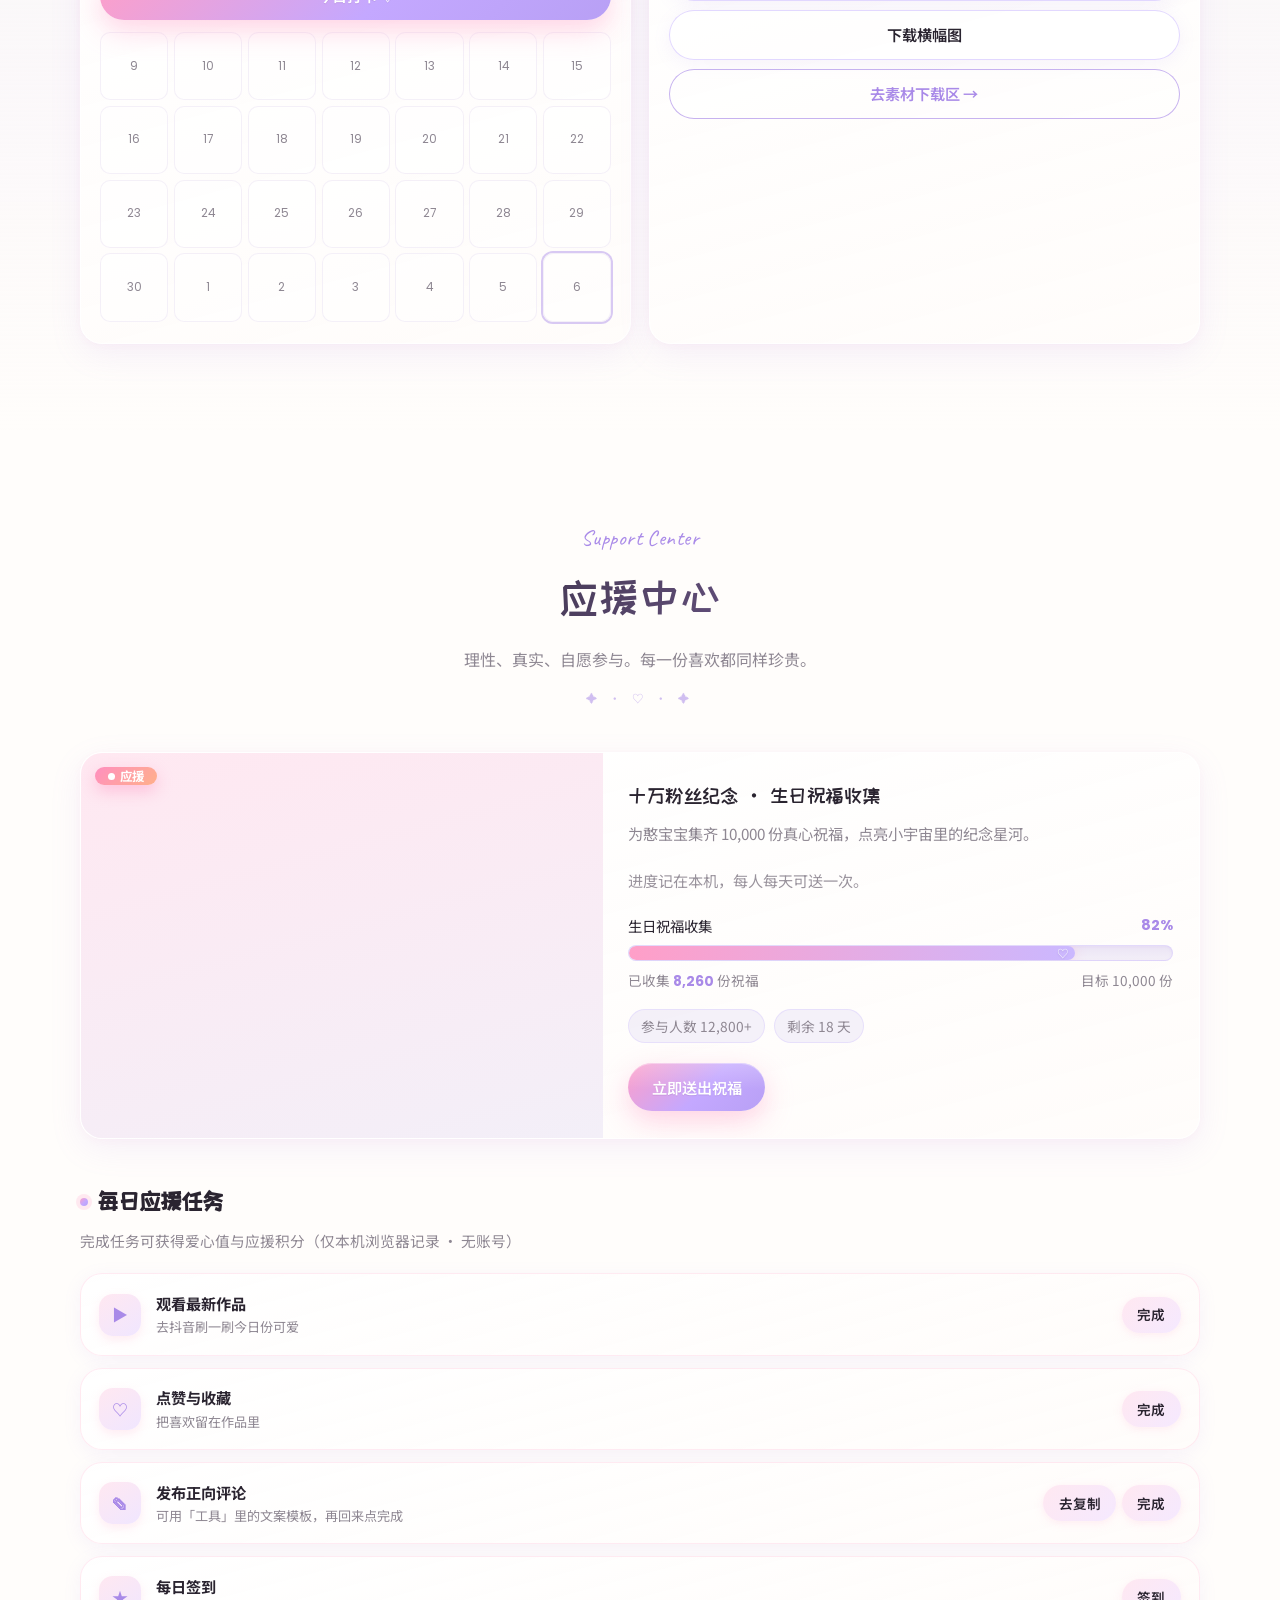
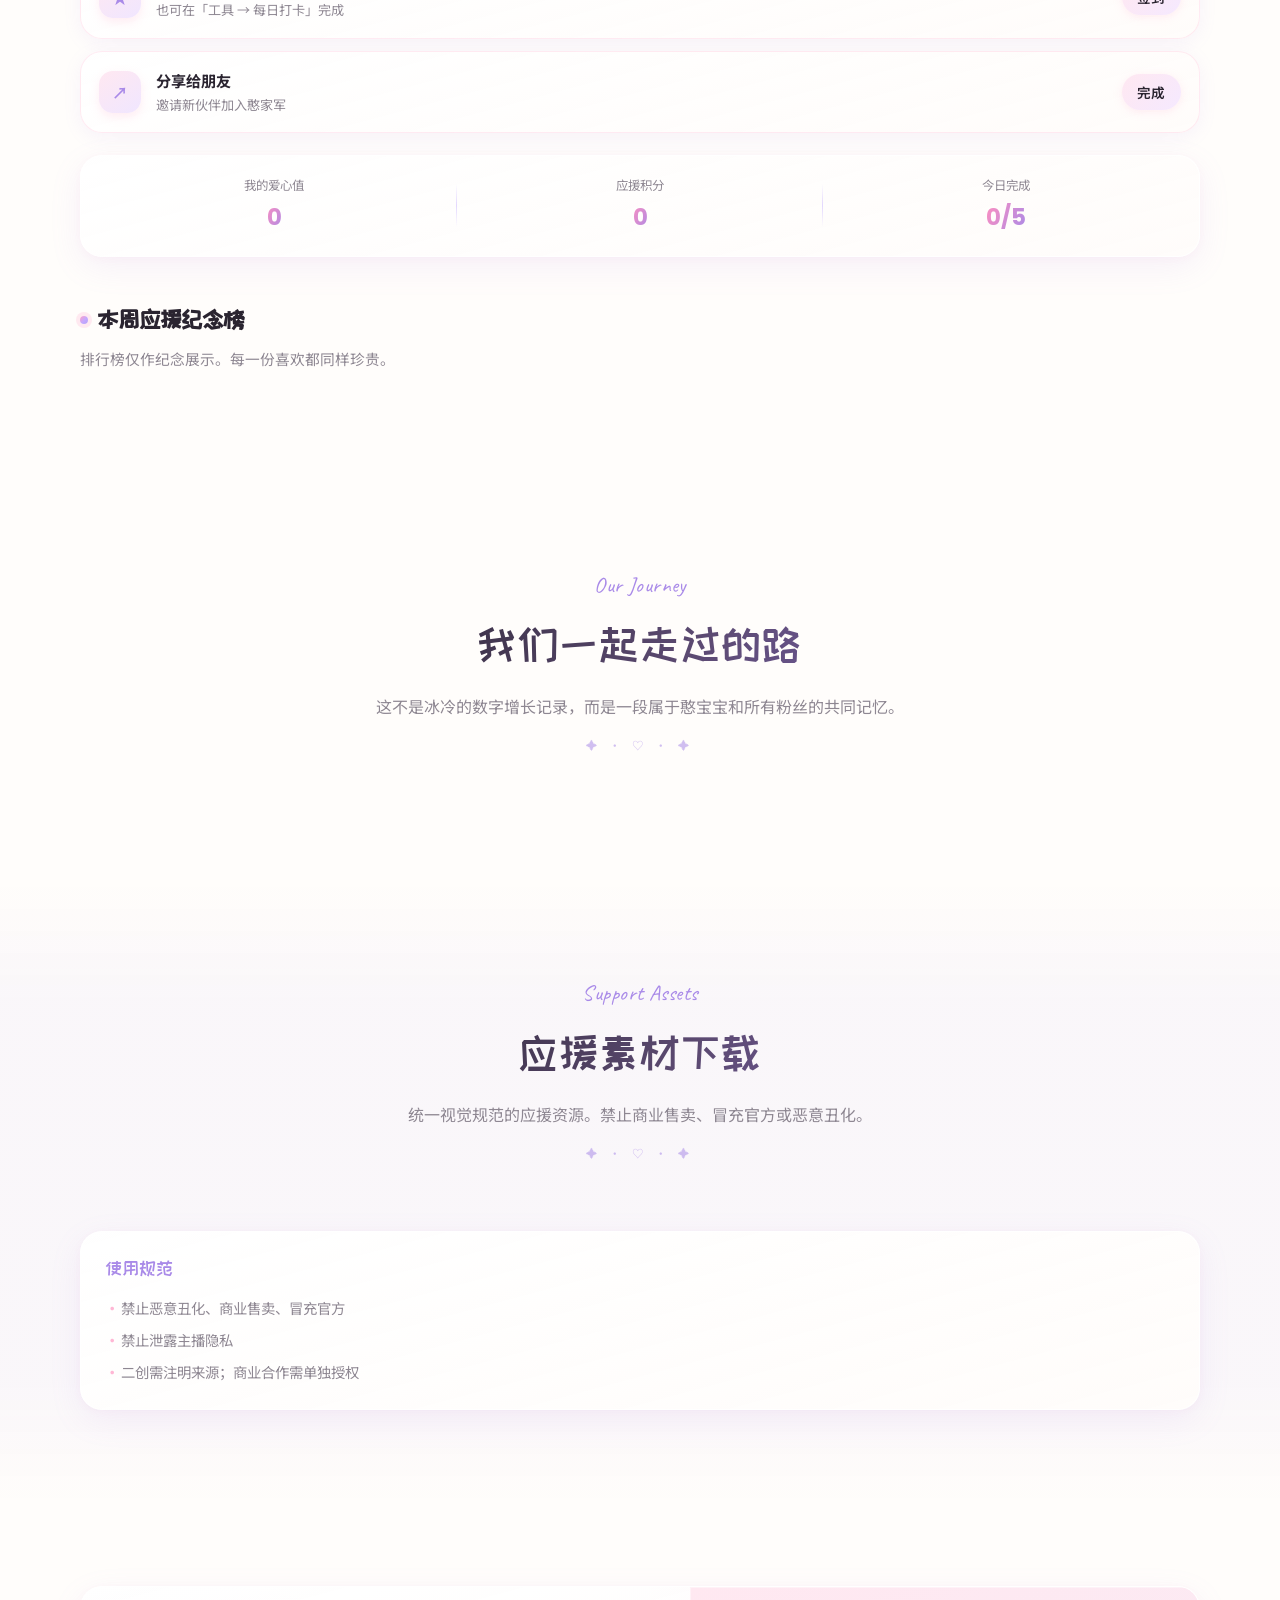
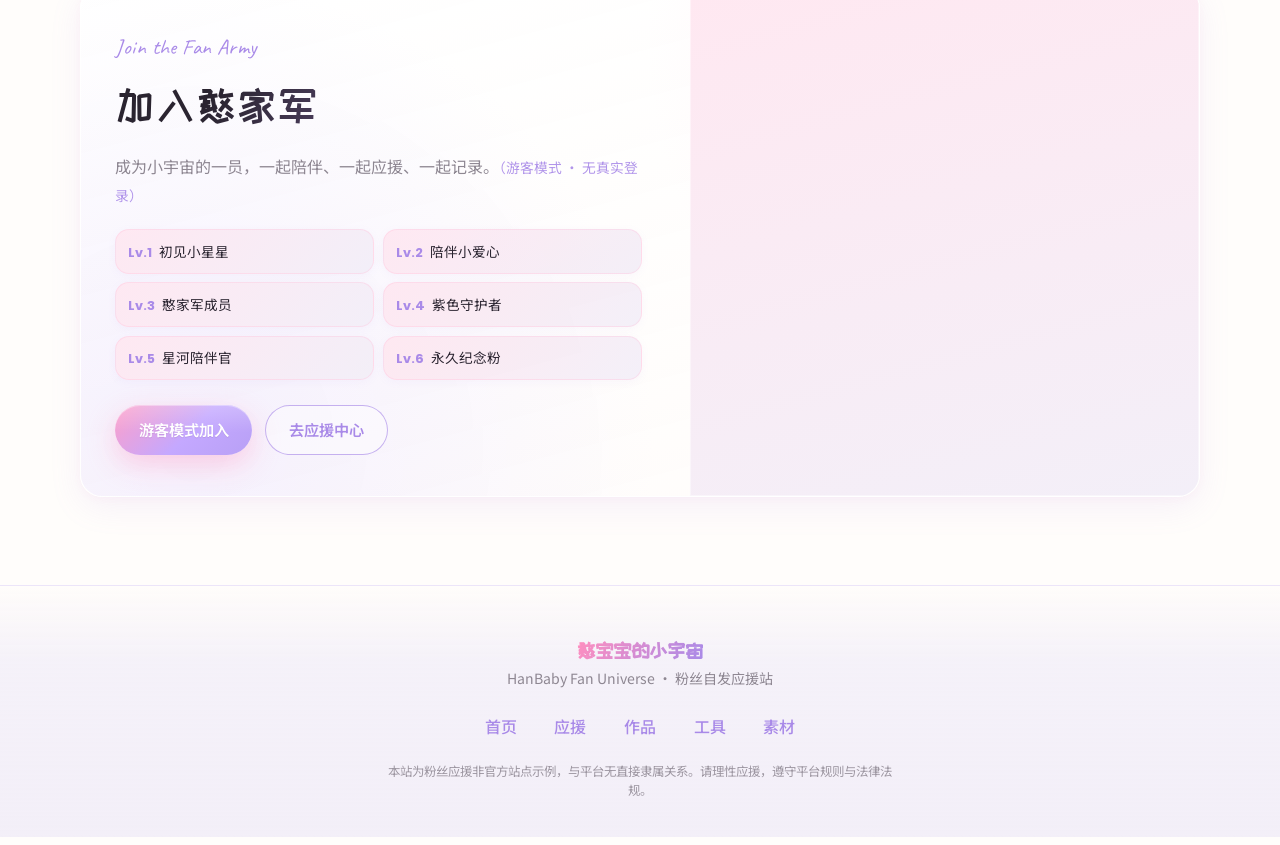
==== commit 6c4bec7c: "feat: in-site Douyin CDN video player (no video files on GitHub)" ====
--- a/index.html
+++ b/index.html
@@ -17,7 +17,7 @@
   <link rel="preconnect" href="https://fonts.googleapis.com" />
   <link rel="preconnect" href="https://fonts.gstatic.com" crossorigin />
   <link href="https://fonts.googleapis.com/css2?family=Caveat:wght@500;700&family=Noto+Sans+SC:wght@400;500;600;700&family=Poppins:wght@500;600;700&family=ZCOOL+KuaiLe&display=swap" rel="stylesheet" />
-  <link rel="stylesheet" href="css/style.css?v=15" />
+  <link rel="stylesheet" href="css/style.css?v=16" />
   <!-- 保证 GitHub Pages 子路径下相对资源可解析（避免无尾斜杠时图片 404） -->
   <script>
     (function () {
@@ -220,7 +220,7 @@
         <div class="section-head">
           <p class="eyebrow">Featured Moments</p>
           <h2>憨宝宝的闪光瞬间</h2>
-          <p class="section-desc">来自抖音主页的真实作品 · 点击卡片跳转对应视频（抖音号 81183888747）。</p>
+          <p class="section-desc">来自抖音主页的真实作品 · 点击卡片站内播放（源不上传本站；抖音号 81183888747）。</p>
         </div>
         <div class="filter-tabs" role="tablist">
           <button class="filter-btn active" data-filter="all">全部</button>
@@ -233,8 +233,8 @@
           <!-- filled by JS -->
         </div>
         <p class="works-foot static-inline-note">
-          点击卡片打开对应抖音视频页；封面为抓取快照。
-          <a href="https://v.douyin.com/3Ed4QuQJTBA/" target="_blank" rel="noopener noreferrer">主页更多作品 →</a>
+          站内播放使用抖音 CDN 直链（不占用 GitHub 空间）；失效时请点「打开抖音」。
+          <a href="https://v.douyin.com/3Ed4QuQJTBA/" target="_blank" rel="noopener noreferrer">主页更多 →</a>
         </p>
       </div>
     </section>
@@ -590,7 +590,23 @@
     </div>
   </div>
 
-  <script src="js/main.js?v=15" defer></script>
-  <script src="js/tools.js?v=15" defer></script>
+  <!-- 站内视频播放器（抖音 CDN 直链，不上传本站） -->
+  <div class="modal video-modal" id="videoModal" hidden>
+    <div class="video-modal-card">
+      <button type="button" class="modal-close" id="videoModalClose" aria-label="关闭">×</button>
+      <h3 class="video-modal-title" id="videoModalTitle">播放作品</h3>
+      <div class="video-frame">
+        <video id="videoPlayer" controls playsinline webkit-playsinline preload="metadata" poster=""></video>
+      </div>
+      <p class="video-play-hint" id="videoPlayHint"></p>
+      <div class="hero-actions video-modal-actions">
+        <a class="btn btn-primary" id="videoOpenDouyin" href="#" target="_blank" rel="noopener noreferrer">打开抖音</a>
+        <button type="button" class="btn btn-ghost" id="videoModalClose2">关闭</button>
+      </div>
+    </div>
+  </div>
+
+  <script src="js/main.js?v=16" defer></script>
+  <script src="js/tools.js?v=16" defer></script>
 </body>
 </html>
--- a/css/style.css
+++ b/css/style.css
@@ -1691,6 +1691,10 @@
   color: inherit;
   text-decoration: none;
   cursor: pointer;
+  text-align: left;
+  width: 100%;
+  font: inherit;
+  padding: 0;
 }
 
 .work-card:hover {
@@ -3057,6 +3061,87 @@
   margin-bottom: 0.5rem;
 }
 
+/* ========== Video player modal ========== */
+.video-modal {
+  padding: 1rem;
+  align-items: center;
+}
+
+.video-modal-card {
+  width: min(720px, 100%);
+  background: linear-gradient(180deg, #1a1520 0%, #2a2430 100%);
+  border-radius: var(--radius-lg);
+  padding: 1.1rem 1.1rem 1.25rem;
+  position: relative;
+  box-shadow: var(--shadow-hover);
+  border: 1px solid rgba(255, 255, 255, 0.12);
+  animation: popIn 0.35s var(--ease);
+  color: #fff;
+}
+
+.video-modal-card .modal-close {
+  color: rgba(255, 255, 255, 0.75);
+}
+
+.video-modal-title {
+  font-family: var(--font-display);
+  font-size: 1.15rem;
+  font-weight: 400;
+  margin: 0 2rem 0.75rem 0;
+  line-height: 1.4;
+  color: #fff;
+}
+
+.video-frame {
+  border-radius: var(--radius);
+  overflow: hidden;
+  background: #000;
+  aspect-ratio: 9 / 16;
+  max-height: min(70vh, 640px);
+  margin-inline: auto;
+  display: grid;
+  place-items: center;
+}
+
+.video-frame video {
+  width: 100%;
+  height: 100%;
+  max-height: min(70vh, 640px);
+  object-fit: contain;
+  background: #000;
+  display: block;
+}
+
+.video-play-hint {
+  margin: 0.75rem 0 0.5rem;
+  font-size: 0.85rem;
+  color: rgba(255, 255, 255, 0.65);
+  text-align: center;
+  line-height: 1.5;
+}
+
+.video-modal-actions {
+  justify-content: center;
+  margin-top: 0.5rem;
+}
+
+.video-modal-actions .btn-ghost {
+  background: rgba(255, 255, 255, 0.1);
+  color: #fff;
+  border-color: rgba(255, 255, 255, 0.2);
+}
+
+.video-modal-actions .btn-ghost:hover {
+  background: rgba(255, 255, 255, 0.18);
+}
+
+@media (min-width: 700px) {
+  .video-frame {
+    aspect-ratio: 16 / 10;
+    max-height: min(72vh, 520px);
+  }
+}
+
 .modal-card p {
   color: var(--muted);
   margin-bottom: 1.25rem;
